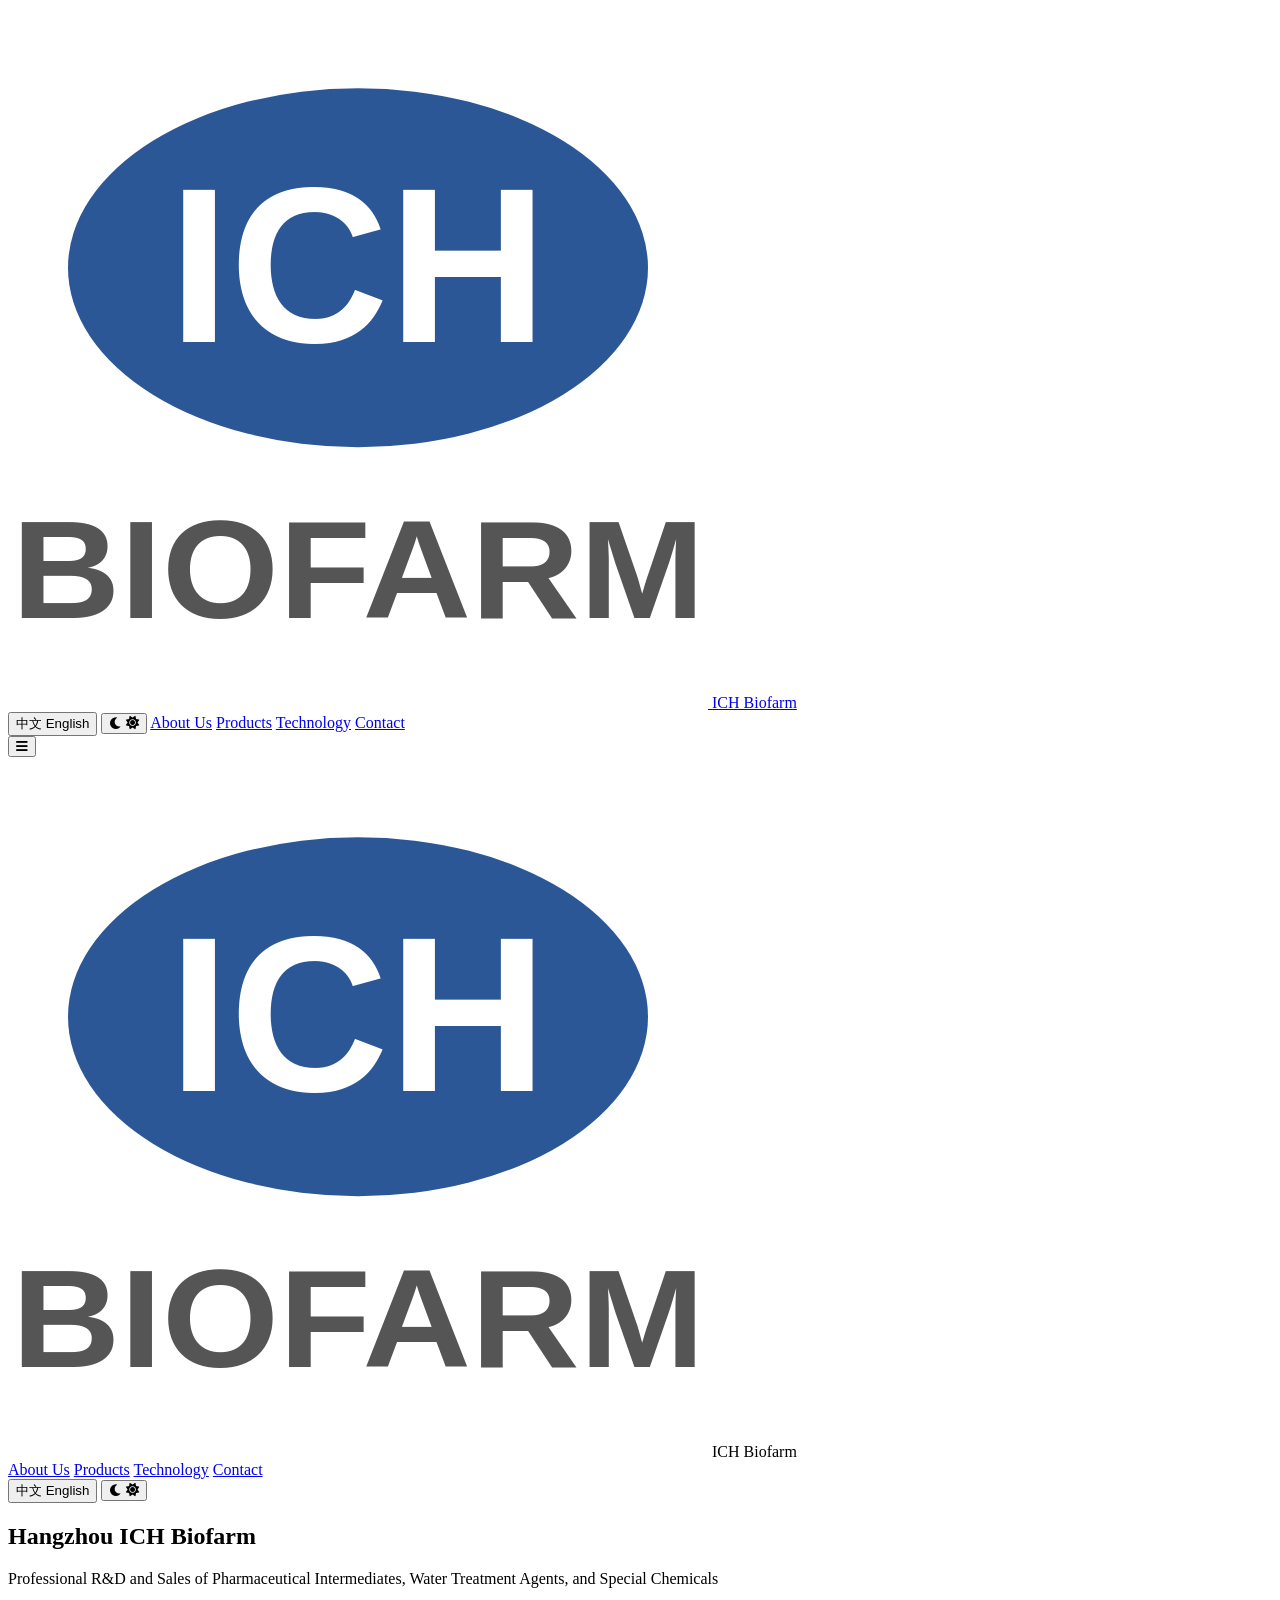
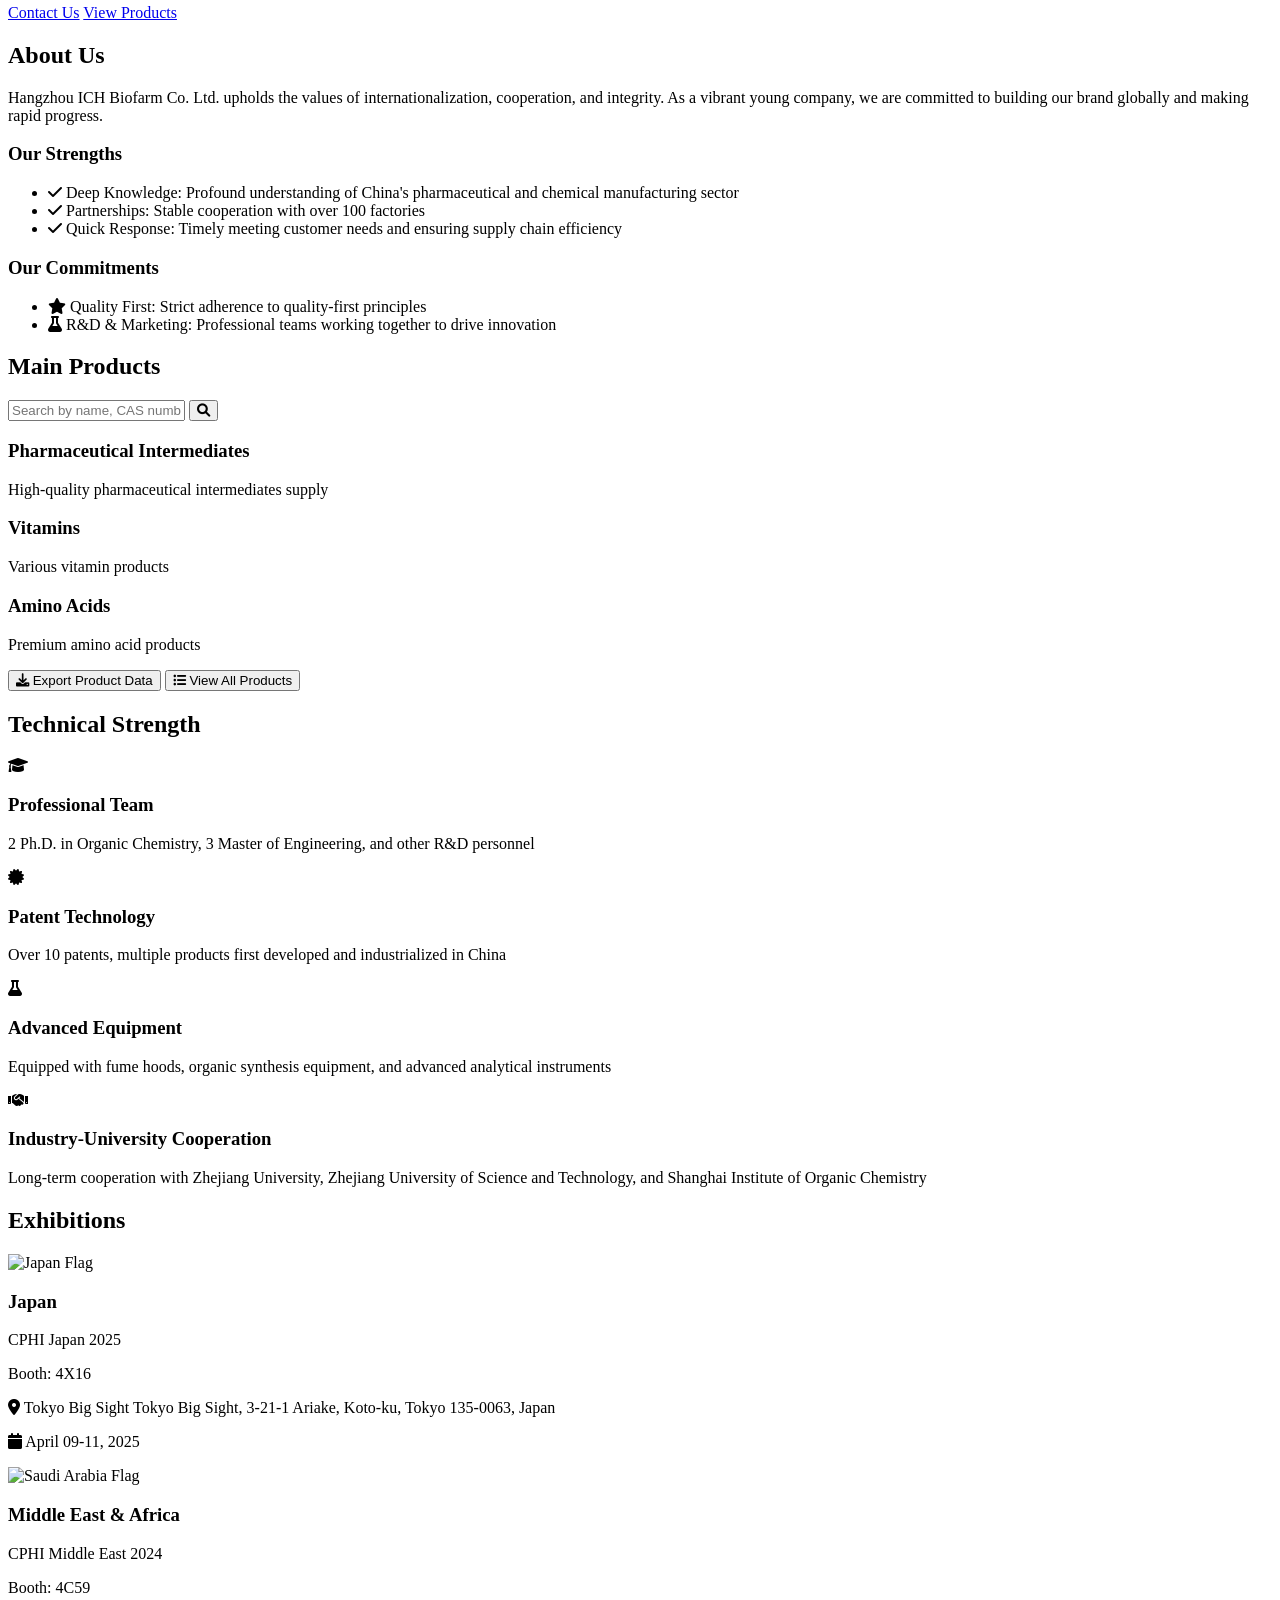
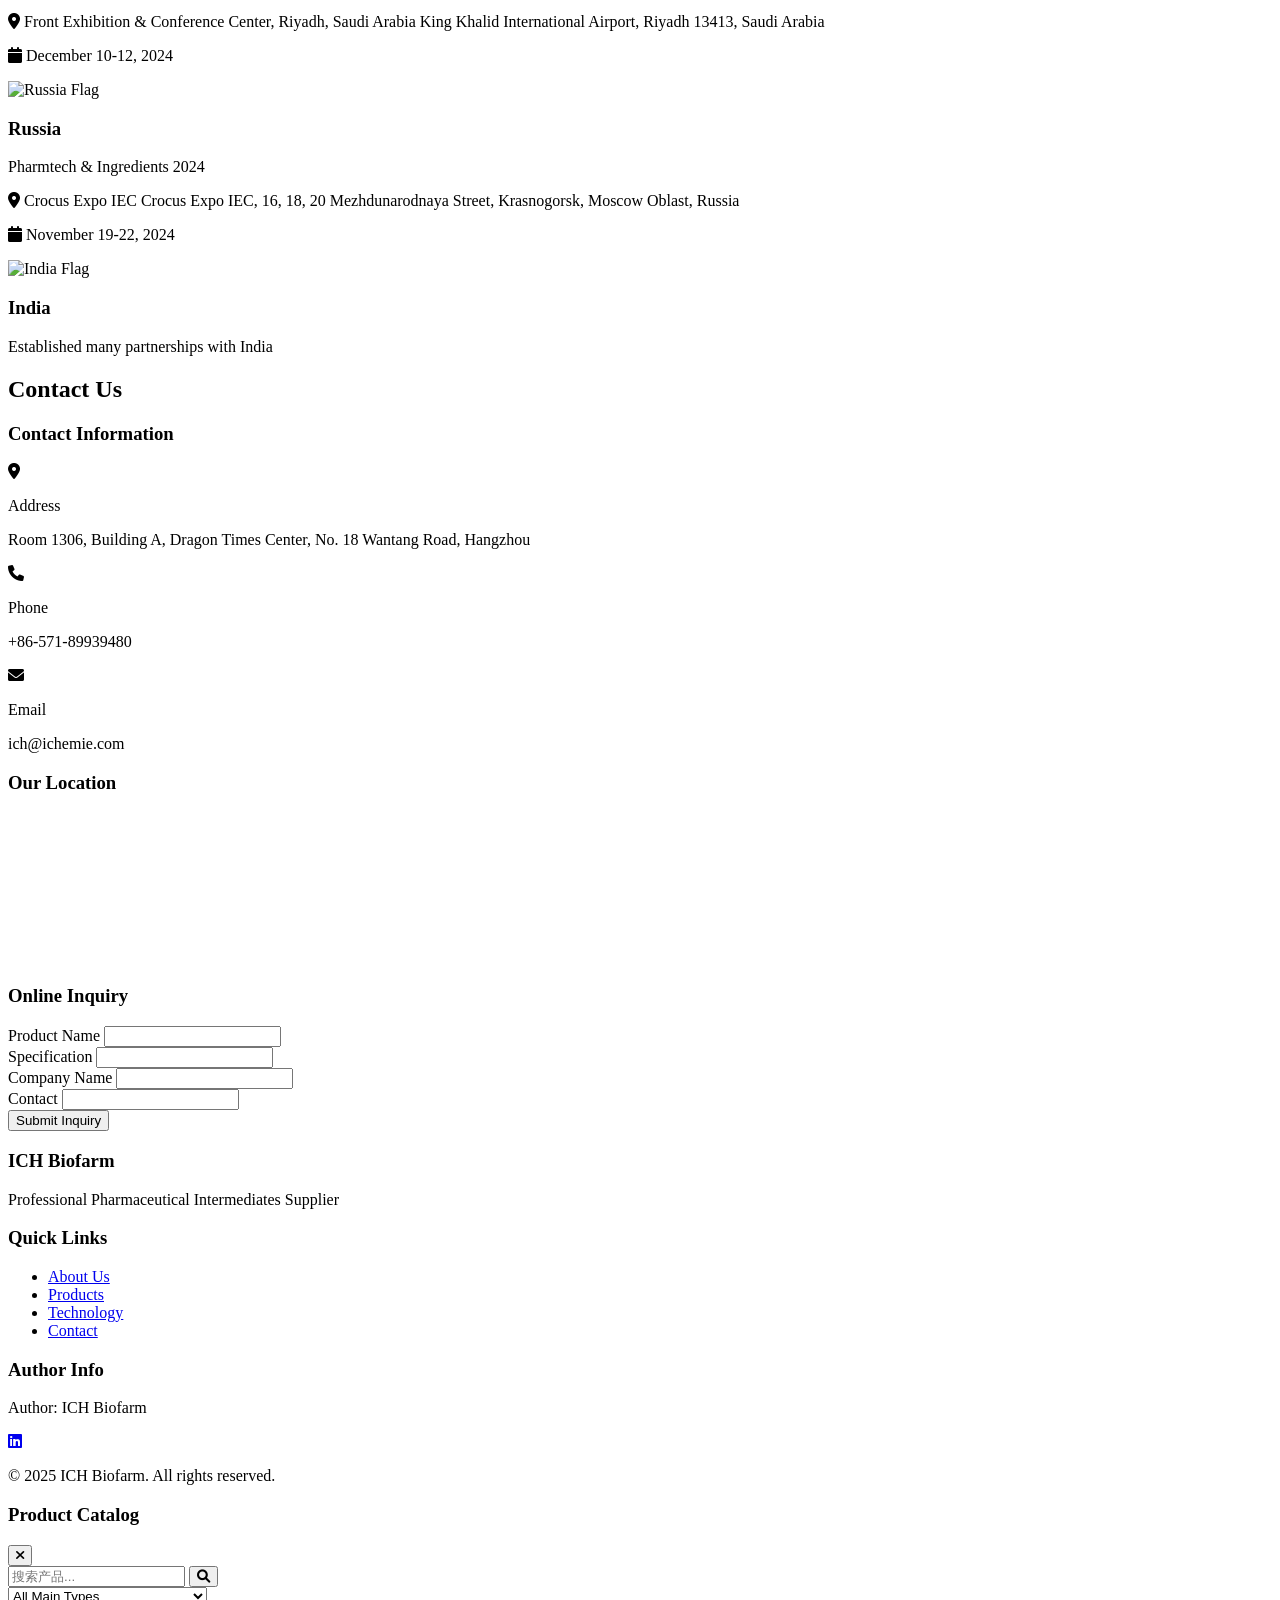
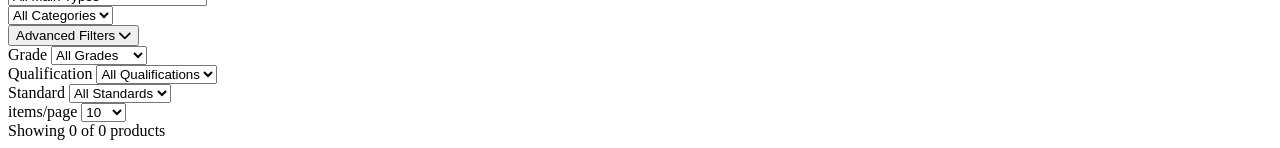
==== index.html @ c60c7df3 "Add files via upload" ====
<!DOCTYPE html>
<html lang="zh-CN" class="scroll-smooth">
<head>
    <meta charset="UTF-8">
    <meta name="viewport" content="width=device-width, initial-scale=1.0">
    <title>ICH Biofarm - Professional Pharmaceutical Ingredients Supplier</title>
    <script src="https://cdn.tailwindcss.com"></script>
    <link href="https://fonts.googleapis.com/css2?family=Inter:wght@300;400;500;600;700&display=swap" rel="stylesheet">
    <link href="https://cdnjs.cloudflare.com/ajax/libs/font-awesome/6.0.0/css/all.min.css" rel="stylesheet">
    <script>
        tailwind.config = {
            darkMode: 'class',
            theme: {
                extend: {
                    fontFamily: {
                        sans: ['Inter', 'sans-serif'],
                    },
                    colors: {
                        primary: {
                            50: '#f0f9ff',
                            100: '#e0f2fe',
                            200: '#bae6fd',
                            300: '#7dd3fc',
                            400: '#38bdf8',
                            500: '#0ea5e9',
                            600: '#0284c7',
                            700: '#0369a1',
                            800: '#075985',
                            900: '#0c4a6e',
                        }
                    }
                }
            }
        }
    </script>
    <style>
        [x-cloak] { display: none !important; }
        .fade-in {
            opacity: 0;
            transform: translateY(20px);
            transition: opacity 0.6s ease-out, transform 0.6s ease-out;
        }
        .fade-in.visible {
            opacity: 1;
            transform: translateY(0);
        }
        .logo-container img {
            transition: all 0.3s ease;
        }
        .dark .logo-container img {
            filter: brightness(1.2);
        }
    </style>
</head>
<body class="bg-white dark:bg-gray-900 text-gray-900 dark:text-gray-100 font-sans antialiased">
    <body id="top" class="bg-white dark:bg-gray-900 text-gray-900 dark:text-gray-100 font-sans antialiased"></body>
    <!-- Navigation -->
    <nav class="fixed w-full z-50 transition-all duration-300" id="main-nav">
        <div class="max-w-7xl mx-auto px-4 sm:px-6 lg:px-8">
            <div class="flex justify-between h-16">
                <div class="flex items-center">
                    <a href="#top" class="flex items-center logo-container">
                        <img src="./images/logo.svg" alt="ICH Biofarm Logo" class="h-10 w-auto mr-2" />
                        <span class="text-xl font-bold text-primary-600 dark:text-primary-400 hover:opacity-80 transition-opacity">ICH Biofarm</span>
                    </a>
                </div>
                <div class="hidden md:flex items-center space-x-4">
                    <button id="lang-toggle" class="p-2 rounded-lg hover:bg-gray-100 dark:hover:bg-gray-800 transition-colors">
                        <span class="lang-zh">中文</span>
                        <span class="lang-en hidden">English</span>
                    </button>
                    <button id="theme-toggle" class="p-2 rounded-lg hover:bg-gray-100 dark:hover:bg-gray-800 transition-colors">
                        <i class="fas fa-moon dark:hidden"></i>
                        <i class="fas fa-sun hidden dark:block"></i>
                    </button>
                    <a href="#about" class="nav-link hover:text-primary-600 dark:hover:text-primary-400 transition-colors" data-translate="nav.about">关于我们</a>
                    <a href="#products" class="nav-link hover:text-primary-600 dark:hover:text-primary-400 transition-colors" data-translate="nav.products">主要产品</a>
                    <a href="#technology" class="nav-link hover:text-primary-600 dark:hover:text-primary-400 transition-colors" data-translate="nav.technology">技术实力</a>
                    <a href="#contact" class="nav-link hover:text-primary-600 dark:hover:text-primary-400 transition-colors" data-translate="nav.contact">联系我们</a>
                </div>
                <button id="mobile-menu-button" class="md:hidden p-2 rounded-lg hover:bg-gray-100 dark:hover:bg-gray-800 transition-colors">
                    <i class="fas fa-bars"></i>
                </button>
            </div>
            <!-- Mobile Menu -->
            <div id="mobile-menu" class="md:hidden hidden py-2 space-y-2">
                <div class="flex items-center px-4 py-2 mb-2 logo-container">
                    <img src="./images/logo.svg" alt="ICH Biofarm Logo" class="h-8 w-auto mr-2" />
                    <span class="text-lg font-bold text-primary-600 dark:text-primary-400">ICH Biofarm</span>
                </div>
                <a href="#about" class="block px-4 py-2 hover:bg-gray-100 dark:hover:bg-gray-800 transition-colors" data-translate="nav.about">关于我们</a>
                <a href="#products" class="block px-4 py-2 hover:bg-gray-100 dark:hover:bg-gray-800 transition-colors" data-translate="nav.products">产品</a>
                <a href="#technology" class="block px-4 py-2 hover:bg-gray-100 dark:hover:bg-gray-800 transition-colors" data-translate="nav.technology">技术</a>
                <a href="#contact" class="block px-4 py-2 hover:bg-gray-100 dark:hover:bg-gray-800 transition-colors" data-translate="nav.contact">联系我们</a>
                <div class="flex items-center space-x-4 px-4 py-2">
                    <button id="mobile-lang-toggle" class="p-2 rounded-lg hover:bg-gray-100 dark:hover:bg-gray-800 transition-colors">
                        <span class="lang-zh">中文</span>
                        <span class="lang-en hidden">English</span>
                    </button>
                    <button id="mobile-theme-toggle" class="p-2 rounded-lg hover:bg-gray-100 dark:hover:bg-gray-800 transition-colors">
                        <i class="fas fa-moon dark:hidden"></i>
                        <i class="fas fa-sun hidden dark:block"></i>
                    </button>
                </div>
            </div>
                </div>
            </div>
        </div>
    </nav>

    <!-- Hero Section -->
    <section class="pt-32 pb-16 px-4 sm:px-6 lg:px-8">
        <div class="max-w-7xl mx-auto">
            <div class="text-center">
                <h1 class="text-4xl sm:text-5xl font-bold text-gray-900 dark:text-white mb-6 fade-in" data-translate="hero.title">
                    ICH Biofarm
                </h1>
                <p class="text-xl text-gray-600 dark:text-gray-300 mb-8 fade-in" data-translate="hero.subtitle">
                    专业医药中间体、水处理剂及特种化学品研发与销售
                </p>
                <div class="flex justify-center space-x-4">
                    <a href="#contact" class="bg-primary-600 text-white px-6 py-3 rounded-lg hover:bg-primary-700 transition-colors" data-translate="hero.contact">
                        联系我们
                    </a>
                    <a href="#products" class="border border-primary-600 text-primary-600 dark:text-primary-400 px-6 py-3 rounded-lg hover:bg-primary-50 dark:hover:bg-primary-900/20 transition-colors" data-translate="hero.viewProducts">
                        查看产品
                    </a>
                </div>
            </div>
        </div>
    </section>

    <!-- About Section -->
    <section id="about" class="py-16 px-4 sm:px-6 lg:px-8 bg-gray-50 dark:bg-gray-800">
        <div class="max-w-7xl mx-auto">
            <h2 class="text-3xl font-bold text-center mb-12" data-translate="about.title">关于我们</h2>
            <div class="grid md:grid-cols-2 gap-8">
                <div class="space-y-4 fade-in">
                    <p class="text-gray-600 dark:text-gray-300" data-translate="about.description">
                        杭州安凯生物医药有限公司秉承国际、合作、诚信的价值观。作为一家充满活力的专业公司，我们致力于在全球建立品牌并快速进步。
                    </p>
                    <div class="space-y-4">
                        <h3 class="text-xl font-semibold" data-translate="about.strengths">我们的优势</h3>
                        <ul class="space-y-2">
                            <li class="flex items-start">
                                <i class="fas fa-check text-primary-600 mt-1 mr-2"></i>
                                <span data-translate="about.strength1">深入的知识：对中国医药和化工制造领域的深刻理解</span>
                            </li>
                            <li class="flex items-start">
                                <i class="fas fa-check text-primary-600 mt-1 mr-2"></i>
                                <span data-translate="about.strength2">合作伙伴：与100多家工厂保持稳定的合作关系</span>
                            </li>
                            <li class="flex items-start">
                                <i class="fas fa-check text-primary-600 mt-1 mr-2"></i>
                                <span data-translate="about.strength3">快速响应：及时满足客户需求，确保供应链效率</span>
                            </li>
                        </ul>
                    </div>
                </div>
                <div class="bg-white dark:bg-gray-700 rounded-lg p-6 shadow-lg hover:shadow-xl transition-shadow fade-in">
                    <h3 class="text-xl font-semibold mb-4" data-translate="about.commitments">我们的承诺</h3>
                    <ul class="space-y-4">
                        <li class="flex items-start">
                            <i class="fas fa-star text-primary-600 mt-1 mr-2"></i>
                            <span data-translate="about.commitment1">质量至上：严格遵循质量第一原则</span>
                        </li>
                        <li class="flex items-start">
                            <i class="fas fa-flask text-primary-600 mt-1 mr-2"></i>
                            <span data-translate="about.commitment2">研发与营销：专业团队协同工作，推动公司创新发展</span>
                        </li>
                    </ul>
                </div>
            </div>
        </div>
    </section>

    <!-- Products Section -->
    <section id="products" class="py-16 px-4 sm:px-6 lg:px-8">
        <div class="max-w-7xl mx-auto">
            <h2 class="text-3xl font-bold text-center mb-12" data-translate="products.title">主要产品</h2>
            
            <!-- Product Search -->
            <div class="mb-8">
                <div class="relative">
                    <input type="text" id="product-search" 
                           class="w-full px-4 py-2 rounded-lg border border-gray-300 dark:border-gray-600 bg-white dark:bg-gray-700"
                           placeholder="搜索产品名称、CAS号、规格、标准..."
                           data-translate="products.searchPlaceholder">
                    <button class="absolute right-2 top-1/2 transform -translate-y-1/2 text-gray-500 hover:text-primary-600">
                        <i class="fas fa-search"></i>
                    </button>
                </div>
            </div>

            <!-- Product Categories -->
            <div class="grid sm:grid-cols-2 lg:grid-cols-3 gap-6 mb-16">
                <div class="bg-white dark:bg-gray-800 rounded-lg p-6 shadow-lg hover:shadow-xl transition-shadow fade-in">
                    <h3 class="text-xl font-semibold mb-4" data-translate="products.API">医药中间体</h3>
                    <p class="text-gray-600 dark:text-gray-300" data-translate="products.APIDesc">高品质医药中间体供应</p>
                </div>
                <div class="bg-white dark:bg-gray-800 rounded-lg p-6 shadow-lg hover:shadow-xl transition-shadow fade-in">
                    <h3 class="text-xl font-semibold mb-4" data-translate="products.VIT">维生素</h3>
                    <p class="text-gray-600 dark:text-gray-300" data-translate="products.VITDesc">各类维生素产品</p>
                </div>
                <div class="bg-white dark:bg-gray-800 rounded-lg p-6 shadow-lg hover:shadow-xl transition-shadow fade-in">
                    <h3 class="text-xl font-semibold mb-4" data-translate="products.AA">氨基酸</h3>
                    <p class="text-gray-600 dark:text-gray-300" data-translate="products.AADesc">优质氨基酸产品</p>
                </div>
            </div>

            <!-- Product Tables Container -->
            <div id="product-tables" class="space-y-16">
                <!-- Tables will be dynamically loaded here -->
            </div>

            <!-- Export Button -->
            <div class="mt-8 text-center">
                <button onclick="exportToCSV()" 
                        class="bg-primary-600 text-white px-6 py-3 rounded-lg hover:bg-primary-700 transition-colors mr-4">
                    <i class="fas fa-download mr-2"></i>
                    <span data-translate="products.export">导出产品数据</span>
                </button>
                <button onclick="openProductCatalog()" 
                        class="bg-white dark:bg-gray-700 border border-primary-600 text-primary-600 dark:text-primary-400 px-6 py-3 rounded-lg hover:bg-primary-50 dark:hover:bg-primary-900/20 transition-colors">
                    <i class="fas fa-list-ul mr-2"></i>
                    <span data-translate="products.viewAll">查看所有产品</span>
                </button>
            </div>
        </div>
    </section>

    <!-- Technology Section -->
    <section id="technology" class="py-16 px-4 sm:px-6 lg:px-8 bg-gray-50 dark:bg-gray-800">
        <div class="max-w-7xl mx-auto">
            <h2 class="text-3xl font-bold text-center mb-12" data-translate="technology.title">技术实力</h2>
            <div class="grid md:grid-cols-2 gap-8">
                <div class="space-y-6 fade-in">
                    <div class="flex items-start">
                        <i class="fas fa-graduation-cap text-primary-600 text-2xl mt-1 mr-4"></i>
                        <div>
                            <h3 class="text-xl font-semibold mb-2" data-translate="technology.team">专业团队</h3>
                            <p class="text-gray-600 dark:text-gray-300" data-translate="technology.teamDesc">拥有2名有机化学博士、3名工程硕士及其他研发人员</p>
                        </div>
                    </div>
                    <div class="flex items-start">
                        <i class="fas fa-certificate text-primary-600 text-2xl mt-1 mr-4"></i>
                        <div>
                            <h3 class="text-xl font-semibold mb-2" data-translate="technology.patents">专利技术</h3>
                            <p class="text-gray-600 dark:text-gray-300" data-translate="technology.patentsDesc">拥有10多项专利，多个产品在国内首次研发并产业化</p>
                        </div>
                    </div>
                </div>
                <div class="space-y-6 fade-in">
                    <div class="flex items-start">
                        <i class="fas fa-flask text-primary-600 text-2xl mt-1 mr-4"></i>
                        <div>
                            <h3 class="text-xl font-semibold mb-2" data-translate="technology.equipment">先进设备</h3>
                            <p class="text-gray-600 dark:text-gray-300" data-translate="technology.equipmentDesc">配备通风橱、有机合成设备及先进分析仪器</p>
                        </div>
                    </div>
                    <div class="flex items-start">
                        <i class="fas fa-handshake text-primary-600 text-2xl mt-1 mr-4"></i>
                        <div>
                            <h3 class="text-xl font-semibold mb-2" data-translate="technology.cooperation">产学研合作</h3>
                            <p class="text-gray-600 dark:text-gray-300" data-translate="technology.cooperationDesc">与浙江大学、浙江科技学院及上海有机所建立长期合作关系</p>
                        </div>
                    </div>
                </div>
            </div>
        </div>
    </section>

    <!-- Exhibition Section -->
    <section id="exhibitions" class="py-16 px-4 sm:px-6 lg:px-8 bg-gradient-to-b from-gray-50 to-white dark:from-gray-800 dark:to-gray-900">
        <div class="max-w-7xl mx-auto">
            <h2 class="text-3xl font-bold text-center mb-12 fade-in" data-translate="exhibitions.title">线下展会</h2>
            <div class="grid md:grid-cols-2 gap-8 relative">
                <!-- Japan Exhibition -->
                <div class="bg-white dark:bg-gray-800 rounded-lg p-6 shadow-lg hover:shadow-xl transition-shadow fade-in">
                    <div class="flex items-center mb-4">
                        <img src="https://upload.wikimedia.org/wikipedia/en/thumb/9/9e/Flag_of_Japan.svg/1920px-Flag_of_Japan.svg.png" alt="Japan Flag" class="w-8 h-6 mr-3 object-cover rounded">
                        <h3 class="text-xl font-semibold" data-translate="exhibitions.japan.country">日本</h3>
                    </div>
                    <div class="space-y-3">
                        <div class="flex items-center justify-between">
                            <p class="font-medium" data-translate="exhibitions.japan.name">CPHI Japan 2025</p>
                            <span class="text-primary-600 dark:text-primary-400 font-medium ml-2" data-translate="exhibitions.japan.booth">展位号：4X16</span>
                        </div>
                        <p class="text-gray-600 dark:text-gray-300">
                            <i class="fas fa-map-marker-alt mr-2"></i>
                            <span data-translate="exhibitions.japan.venue">日本东京有明国际会展中心</span>
                            <span class="text-sm text-gray-500 dark:text-gray-400 block mt-1" data-translate="exhibitions.japan.address">3-21-1 Ariake, Koto-ku, Tokyo 135-0063, Japan</span>
                        </p>
                        <p class="text-gray-600 dark:text-gray-300">
                            <i class="fas fa-calendar mr-2"></i>
                            <span data-translate="exhibitions.japan.date">2025年04月09日 - 04月11日</span>
                        </p>
                    </div>
                </div>

                <!-- Middle East Exhibition -->
                <div class="bg-white dark:bg-gray-800 rounded-lg p-6 shadow-lg hover:shadow-xl transition-shadow fade-in">
                    <div class="flex items-center mb-4">
                        <img src="https://upload.wikimedia.org/wikipedia/commons/thumb/0/0d/Flag_of_Saudi_Arabia.svg/1920px-Flag_of_Saudi_Arabia.svg.png" alt="Saudi Arabia Flag" class="w-8 h-6 mr-3 object-cover rounded">
                        <h3 class="text-xl font-semibold" data-translate="exhibitions.middleEast.country">中东和非洲</h3>
                    </div>
                    <div class="space-y-3">
                        <div class="flex items-center justify-between">
                            <p class="font-medium" data-translate="exhibitions.middleEast.name">CPHI Middle East 2024</p>
                            <span class="text-primary-600 dark:text-primary-400 font-medium ml-2" data-translate="exhibitions.middleEast.booth">展位号：4C59</span>
                        </div>
                        <p class="text-gray-600 dark:text-gray-300">
                            <i class="fas fa-map-marker-alt mr-2"></i>
                            <span data-translate="exhibitions.middleEast.venue">沙特阿拉伯利雅得前线展览与会议中心</span>
                            <span class="text-sm text-gray-500 dark:text-gray-400 block mt-1" data-translate="exhibitions.middleEast.address">略</span>
                        </p>
                        <p class="text-gray-600 dark:text-gray-300">
                            <i class="fas fa-calendar mr-2"></i>
                            <span data-translate="exhibitions.middleEast.date">2024年12月10日 - 12月12日</span>
                        </p>
                    </div>
                </div>

                <!-- Russia Exhibition -->
                <div class="bg-white dark:bg-gray-800 rounded-lg p-6 shadow-lg hover:shadow-xl transition-shadow fade-in">
                    <div class="flex items-center mb-4">
                        <img src="https://upload.wikimedia.org/wikipedia/en/thumb/f/f3/Flag_of_Russia.svg/1920px-Flag_of_Russia.svg.png" alt="Russia Flag" class="w-8 h-6 mr-3 object-cover rounded">
                        <h3 class="text-xl font-semibold" data-translate="exhibitions.russia.country">俄罗斯</h3>
                    </div>
                    <div class="space-y-3">
                        <div class="flex items-center justify-between">
                            <p class="font-medium" data-translate="exhibitions.russia.name">Pharmtech & Ingredients 2024</p>
                        </div>
                        <p class="text-gray-600 dark:text-gray-300">
                            <i class="fas fa-map-marker-alt mr-2"></i>
                            <span data-translate="exhibitions.russia.venue">克洛库斯国际会展中心</span>
                            <span class="text-sm text-gray-500 dark:text-gray-400 block mt-1" data-translate="exhibitions.russia.address">Krasnogorsk, 65-66 km Moscow Ring Road, Russia</span>
                        </p>
                        <p class="text-gray-600 dark:text-gray-300">
                            <i class="fas fa-calendar mr-2"></i>
                            <span data-translate="exhibitions.russia.date">2024年11月19日 - 11月22日</span>
                        </p>
                    </div>
                </div>

                <!-- India Partnership -->
                <div class="bg-white dark:bg-gray-800 rounded-lg p-6 shadow-lg hover:shadow-xl transition-shadow fade-in">
                    <div class="flex items-center mb-4">
                        <img src="https://upload.wikimedia.org/wikipedia/en/thumb/4/41/Flag_of_India.svg/1920px-Flag_of_India.svg.png" alt="India Flag" class="w-8 h-6 mr-3 object-cover rounded">
                        <h3 class="text-xl font-semibold" data-translate="exhibitions.india.country">印度</h3>
                    </div>
                    <div class="space-y-3">
                        <p class="text-gray-600 dark:text-gray-300" data-translate="exhibitions.india.description">与印度建立了多个合作伙伴关系</p>
                    </div>
                </div>
            </div>
        </div>
    </section>

    <!-- Contact Section -->
    <section id="contact" class="py-16 px-4 sm:px-6 lg:px-8">
        <div class="max-w-7xl mx-auto">
            <h2 class="text-3xl font-bold text-center mb-12" data-translate="contact.title">联系我们</h2>
            <div class="grid md:grid-cols-2 gap-8 mb-8">
                <!-- Contact Information Card -->
                <div class="bg-white dark:bg-gray-800 rounded-lg shadow-lg hover:shadow-xl transition-shadow fade-in">
                    <div class="p-6">
                        <h3 class="text-xl font-semibold mb-4" data-translate="contact.contactInfo">联系方式</h3>
                        <div class="grid md:grid-cols-1 gap-6">
                            <div class="flex items-start">
                                <i class="fas fa-map-marker-alt text-primary-600 mt-1 mr-4"></i>
                                <div>
                                    <p class="font-medium" data-translate="contact.address">地址</p>
                                    <p class="text-gray-600 dark:text-gray-300" data-translate="contact.addressValue">杭州市万塘路18号黄龙时代中心A座1306</p>
                                </div>
                            </div>
                            <div class="flex items-start">
                                <i class="fas fa-phone text-primary-600 mt-1 mr-4"></i>
                                <div>
                                    <p class="font-medium" data-translate="contact.phone">电话</p>
                                    <p class="text-gray-600 dark:text-gray-300" data-translate="contact.phoneValue"><a href="tel:+86-571-89939480" class="hover:text-primary-600 dark:hover:text-primary-400">+86-571-89939480</a></p>
                                </div>
                            </div>
                            <div class="flex items-start">
                                <i class="fas fa-envelope text-primary-600 mt-1 mr-4"></i>
                                <div>
                                    <p class="font-medium" data-translate="contact.email">邮箱</p>
                                    <p class="text-gray-600 dark:text-gray-300" data-translate="contact.emailValue"><a href="mailto:ich@ichemie.com" class="hover:text-primary-600 dark:hover:text-primary-400">ich@ichemie.com</a></p>
                                </div>
                            </div>
                        </div>
                    </div>
                </div>
                <!-- Location Map Card -->
                <div class="bg-white dark:bg-gray-800 rounded-lg shadow-lg hover:shadow-xl transition-shadow fade-in">
                    <div class="p-6">
                        <h3 class="text-xl font-semibold mb-4" data-translate="contact.location">我们的位置</h3>
                        <div class="w-full h-64 rounded-lg overflow-hidden shadow-inner">
                            <iframe id="map-iframe" src="https://www.google.com/maps/embed?pb=!1m18!1m12!1m3!1d3445.743066281198!2d120.12505230000001!3d30.2729011!2m3!1f0!2f0!3f0!3m2!1i1024!2i768!4f13.1!3m3!1m2!1s0x344b62f752377ba9%3A0x791427eed1714276!2sDragon%20Times%20Center%20Building%20A%2C%20%E9%BB%84%E9%BE%99%20Xi%20Hu%20Qu%2C%20Hang%20Zhou%20Shi%2C%20Zhe%20Jiang%20Sheng%2C%20China%2C%20310058!5e0!3m2!1sen!2shk!4v1743556757324!5m2!1sen!2shk" width="100%" height="100%" style="border:0;" allowfullscreen="" loading="lazy" referrerpolicy="no-referrer-when-downgrade"></iframe>
                            <script>
                                function updateMapTheme() {
                                    const mapIframe = document.getElementById('map-iframe');
                                    const isDark = document.documentElement.classList.contains('dark');
                                    const currentSrc = mapIframe.src;
                                    // Remove existing theme parameter if present
                                    let newSrc = currentSrc.replace(/&theme=[^&]*/, '');
                                    // Add appropriate theme parameter
                                    newSrc += (newSrc.includes('?') ? '&' : '?') + 'theme=' + (isDark ? 'dark' : 'light');
                                    // Only update if changed to prevent unnecessary reloads
                                    if (newSrc !== currentSrc) {
                                        mapIframe.src = newSrc;
                                    }
                                }
                                // Initial theme setup
                                updateMapTheme();
                                // Listen for theme changes
                                document.addEventListener('themeChanged', updateMapTheme);
                            </script>
                        </div>
                    </div>
                </div>
            </div>
            <!-- Online Inquiry Card -->
            <div>
                <div class="bg-white dark:bg-gray-800 rounded-lg p-6 shadow-lg hover:shadow-xl transition-shadow fade-in">
                    <h3 class="text-xl font-semibold mb-4" data-translate="contact.inquiry">在线询价</h3>
                    <form class="space-y-4">
                        <div>
                            <label class="block text-sm font-medium mb-1" data-translate="contact.productName">产品名称</label>
                            <input type="text" class="w-full px-4 py-2 rounded-lg border border-gray-300 dark:border-gray-600 bg-white dark:bg-gray-700">
                        </div>
                        <div>
                            <label class="block text-sm font-medium mb-1" data-translate="contact.specification">规格</label>
                            <input type="text" class="w-full px-4 py-2 rounded-lg border border-gray-300 dark:border-gray-600 bg-white dark:bg-gray-700">
                        </div>
                        <div>
                            <label class="block text-sm font-medium mb-1" data-translate="contact.companyName">公司名称</label>
                            <input type="text" class="w-full px-4 py-2 rounded-lg border border-gray-300 dark:border-gray-600 bg-white dark:bg-gray-700">
                        </div>
                        <div>
                            <label class="block text-sm font-medium mb-1" data-translate="contact.contact">联系方式</label>
                            <input type="text" class="w-full px-4 py-2 rounded-lg border border-gray-300 dark:border-gray-600 bg-white dark:bg-gray-700">
                        </div>
                        <button type="submit" class="w-full bg-primary-600 text-white px-6 py-3 rounded-lg hover:bg-primary-700 transition-colors" data-translate="contact.submit">
                            提交询价
                        </button>
                    </form>
                </div>
            </div>
        </div>
    </section>

    <!-- Footer -->
    <footer class="bg-gray-900 text-white py-8">
        <div class="max-w-7xl mx-auto px-4 sm:px-6 lg:px-8">
            <div class="grid md:grid-cols-3 gap-8">
                <div>
                    <h3 class="text-xl font-bold mb-4">ICH Biofarm</h3>
                    <p class="text-gray-400" data-translate="site.description">专业医药中间体供应商</p>
                </div>
                <div>
                    <h3 class="text-xl font-bold mb-4" data-translate="footer.quickLinks">快速链接</h3>
                    <ul class="space-y-2">
                        <li><a href="#about" class="text-gray-400 hover:text-white" data-translate="nav.about">关于我们</a></li>
                        <li><a href="#products" class="text-gray-400 hover:text-white" data-translate="nav.products">产品</a></li>
                        <li><a href="#technology" class="text-gray-400 hover:text-white" data-translate="nav.technology">技术</a></li>
                        <li><a href="#contact" class="text-gray-400 hover:text-white" data-translate="nav.contact">联系我们</a></li>
                    </ul>
                </div>
                <div>
                    <h3 class="text-xl font-bold mb-4" data-translate="footer.author">作者信息</h3>
                    <div class="space-y-2">
                        <p class="text-gray-400" data-translate="footer.authorName">作者：ICH Biofarm</p>
                        <div class="flex space-x-4">
                            <a href="https://www.linkedin.com/company/31955962/" target="_blank" class="text-gray-400 hover:text-white">
                                <i class="fab fa-linkedin"></i>
                            </a>
                        </div>
                    </div>
                </div>
            </div>
            <div class="mt-8 pt-8 border-t border-gray-800 text-center text-gray-400">
                <p data-translate="footer.copyright">&copy; 2025 ICH Biofarm. All rights reserved.</p>
            </div>
        </div>
    </footer>

    <!-- Product Catalog Modal -->
    <div id="product-catalog-modal" class="fixed inset-0 z-50 hidden overflow-y-auto">
        <div class="fixed inset-0 bg-black bg-opacity-50 transition-opacity" onclick="closeProductCatalog()"></div>
        <div class="flex items-center justify-center min-h-screen p-2 sm:p-4">
            <div class="relative bg-white dark:bg-gray-800 rounded-lg shadow-xl max-w-7xl w-full mx-auto max-h-[90vh] flex flex-col">
                <!-- Modal Header -->
                <div class="flex justify-between items-center p-4 sm:p-6 border-b border-gray-200 dark:border-gray-700 sticky top-0 bg-white dark:bg-gray-800 z-10">
                    <h3 class="text-xl sm:text-2xl font-bold" data-translate="products.catalogTitle">产品目录</h3>
                    <button onclick="closeProductCatalog()" class="text-gray-500 hover:text-gray-700 dark:hover:text-gray-300 focus:outline-none p-2">
                        <i class="fas fa-times text-xl"></i>
                    </button>
                </div>
                
                <!-- Modal Controls -->
                <div class="p-4 sm:p-6 border-b border-gray-200 dark:border-gray-700 grid grid-cols-1 md:grid-cols-2 lg:grid-cols-4 gap-4 sticky top-[68px] bg-white dark:bg-gray-800 z-10">
                    <!-- Search Box -->
                    <div class="relative md:col-span-2">
                        <input 
                            type="text" 
                            id="catalog-search" 
                            class="w-full px-4 py-2 rounded-lg border border-gray-300 dark:border-gray-600 bg-white dark:bg-gray-700"
                            placeholder="搜索产品..." 
                            data-translate="products.catalogSearchPlaceholder">
                        <button class="absolute right-2 top-1/2 transform -translate-y-1/2 text-gray-500 hover:text-primary-600">
                            <i class="fas fa-search"></i>
                        </button>
                    </div>
                    
                    <!-- Main Type Filter -->
                    <div>
                        <select 
                            id="catalog-main-type-filter" 
                            class="w-full px-4 py-2 rounded-lg border border-gray-300 dark:border-gray-600 bg-white dark:bg-gray-700">
                            <option value="all" data-translate="products.allMainTypes">所有主要类型</option>
                            <option value="API" data-translate="products.API">医药中间体</option>
                            <option value="VIT" data-translate="products.VIT">维生素</option>
                            <option value="AA" data-translate="products.AA">氨基酸</option>
                        </select>
                    </div>
                    
                    <!-- Category Filter -->
                    <div>
                        <select 
                            id="catalog-category-filter" 
                            class="w-full px-4 py-2 rounded-lg border border-gray-300 dark:border-gray-600 bg-white dark:bg-gray-700">
                            <option value="all" data-translate="products.allCategories">所有类别</option>
                            <!-- 子类别将通过JavaScript动态加载 -->
                        </select>
                    </div>
                    
                    <!-- Advanced Filters Toggle -->
                    <div class="md:col-span-2 lg:col-span-4">
                        <button 
                            id="toggle-advanced-filters"
                            class="flex items-center text-gray-600 dark:text-gray-300 text-sm">
                            <span id="advanced-filters-label" data-translate="products.advancedFilters">高级筛选</span>
                            <i id="advanced-filters-icon" class="fas fa-chevron-down ml-1 transition-transform"></i>
                        </button>
                    </div>
                    
                    <!-- Advanced Filters (hidden by default) -->
                    <div id="advanced-filters" class="hidden md:col-span-2 lg:col-span-4 grid grid-cols-1 md:grid-cols-3 gap-4">
                        <!-- Grade Filter -->
                        <div>
                            <label class="block text-sm font-medium mb-1" data-translate="products.table.grade">等级</label>
                            <select 
                                id="catalog-grade-filter" 
                                class="w-full px-4 py-2 rounded-lg border border-gray-300 dark:border-gray-600 bg-white dark:bg-gray-700">
                                <option value="all" data-translate="products.allGrade">所有等级</option>
                                <option value="Pharm">Pharm</option>
                                <option value="Pharm/Food">Pharm/Food</option>
                                <option value="Food">Food</option>
                            </select>
                        </div>
                        
                        <!-- Qualification Filter -->
                        <div>
                            <label class="block text-sm font-medium mb-1" data-translate="products.table.qualification">资质</label>
                            <select 
                                id="catalog-qualification-filter" 
                                class="w-full px-4 py-2 rounded-lg border border-gray-300 dark:border-gray-600 bg-white dark:bg-gray-700">
                                <option value="all" data-translate="products.allQualification">所有资质</option>
                                <option value="GMP">GMP</option>
                                <option value="DMF">DMF</option>
                                <option value="CEP">CEP</option>
                                <option value="US DMF">US DMF</option>
                                <option value="Chinese GMP">Chinese GMP</option>
                                <option value="cGMP">cGMP</option>
                                <option value="EU-GMP">EU-GMP</option>
                            </select>
                        </div>
                        
                        <!-- Standard Filter -->
                        <div>
                            <label class="block text-sm font-medium mb-1" data-translate="products.table.standard">标准</label>
                            <select 
                                id="catalog-standard-filter" 
                                class="w-full px-4 py-2 rounded-lg border border-gray-300 dark:border-gray-600 bg-white dark:bg-gray-700">
                                <option value="all" data-translate="products.allStandard">所有标准</option>
                                <option value="EP">EP</option>
                                <option value="USP">USP</option>
                                <option value="BP">BP</option>
                                <option value="CP">CP</option>
                                <option value="JP">JP</option>
                                <option value="AJI">AJI</option>
                                <option value="IP">IP</option>
                                <option value="FCC">FCC</option>
                            </select>
                        </div>
                        
                        <!-- Items Per Page -->
                        <div>
                            <label class="block text-sm font-medium mb-1" data-translate="products.itemsPerPage">每页显示</label>
                            <select 
                                id="catalog-items-per-page" 
                                class="w-full px-4 py-2 rounded-lg border border-gray-300 dark:border-gray-600 bg-white dark:bg-gray-700">
                                <option value="10">10</option>
                                <option value="20">20</option>
                                <option value="50">50</option>
                                <option value="100">100</option>
                            </select>
                        </div>
                    </div>
                </div>
                
                <!-- Modal Content -->
                <div class="overflow-y-auto p-4 sm:p-6 flex-grow">
                    <div id="catalog-content"></div>
                </div>
                
                <!-- Modal Footer -->
                <div class="p-4 sm:p-6 border-t border-gray-200 dark:border-gray-700 flex flex-col sm:flex-row justify-between items-center sticky bottom-0 bg-white dark:bg-gray-800 z-10">
                    <div id="catalog-stats" class="text-gray-500 dark:text-gray-400 mb-4 sm:mb-0 text-center sm:text-left">
                        <span data-translate="products.showing">显示</span> <span id="catalog-showing">0</span> <span data-translate="products.of">中的</span> <span id="catalog-total">0</span> <span data-translate="products.products">个产品</span>
                    </div>
                    <div id="catalog-pagination" class="flex flex-wrap justify-center gap-2">
                        <!-- Pagination will be added here dynamically -->
                    </div>
                </div>
            </div>
        </div>
    </div>

    <script>
        // Navigation scroll effect
        const nav = document.getElementById('main-nav');
        const mobileMenu = document.getElementById('mobile-menu');
        const mobileMenuButton = document.getElementById('mobile-menu-button');

        window.addEventListener('scroll', () => {
            if (window.scrollY > 0) {
                nav.classList.add('bg-white/90', 'dark:bg-gray-900/90', 'backdrop-blur-md', 'shadow-sm');
                nav.classList.add('border-b', 'border-gray-200', 'dark:border-gray-800');
            } else {
                nav.classList.remove('bg-white/90', 'dark:bg-gray-900/90', 'backdrop-blur-md', 'shadow-sm');
                nav.classList.remove('border-b', 'border-gray-200', 'dark:border-gray-800');
            }
        });

        // Mobile menu toggle
        mobileMenuButton.addEventListener('click', () => {
            mobileMenu.classList.toggle('hidden');
            const icon = mobileMenuButton.querySelector('i');
            if (mobileMenu.classList.contains('hidden')) {
                icon.classList.remove('fa-times');
                icon.classList.add('fa-bars');
            } else {
                icon.classList.remove('fa-bars');
                icon.classList.add('fa-times');
            }
        });

        // Close mobile menu when clicking outside
        document.addEventListener('click', (e) => {
            if (!nav.contains(e.target) && !mobileMenu.classList.contains('hidden')) {
                mobileMenu.classList.add('hidden');
                const icon = mobileMenuButton.querySelector('i');
                icon.classList.remove('fa-times');
                icon.classList.add('fa-bars');
            }
        });

        // Theme toggle
        const themeToggle = document.getElementById('theme-toggle');
        const mobileThemeToggle = document.getElementById('mobile-theme-toggle');

        function toggleTheme() {
            if (document.documentElement.classList.contains('dark')) {
                document.documentElement.classList.remove('dark');
                localStorage.theme = 'light';
            } else {
                document.documentElement.classList.add('dark');
                localStorage.theme = 'dark';
            }
            // Dispatch themeChanged event to update map and other theme-dependent elements
            document.dispatchEvent(new Event('themeChanged'));
        }

        if (localStorage.theme === 'dark' || (!('theme' in localStorage) && window.matchMedia('(prefers-color-scheme: dark)').matches)) {
            document.documentElement.classList.add('dark');
        } else {
            document.documentElement.classList.remove('dark');
        }

        themeToggle.addEventListener('click', toggleTheme);
        mobileThemeToggle.addEventListener('click', toggleTheme);

        // Fade-in animation
        const observer = new IntersectionObserver((entries) => {
            entries.forEach(entry => {
                if (entry.isIntersecting) {
                    entry.target.classList.add('visible');
                }
            });
        });

        document.querySelectorAll('.fade-in').forEach((el) => observer.observe(el));

        // Smooth scroll
        document.querySelectorAll('a[href^="#"]').forEach(anchor => {
            anchor.addEventListener('click', function (e) {
                e.preventDefault();
                document.querySelector(this.getAttribute('href')).scrollIntoView({
                    behavior: 'smooth'
                });
            });
        });

        // Language translations
        const translations = {
            zh: {
                site: {
                    description: "专业医药中间体供应商"
                },
                exhibitions: {
                    title: "线下展会",
                    japan: {
                        country: "日本",
                        name: "CPHI Japan 2025",
                        venue: "东京有明国际会展中心",
                        address: "日本东京都江东区有明3-21-1，邮编：135-0063",
                        date: "2025年04月09日 - 04月11日",
                        booth: "展位号：4X16"
                    },
                    middleEast: {
                        country: "中东和非洲",
                        name: "CPHI Middle East 2024",
                        venue: "利雅得前线展览与会议中心",
                        address: "沙特阿拉伯利雅得省利雅得市，哈立德国王国际机场，邮编：13413",
                        date: "2024年12月10日 - 12月12日",
                        booth: "展位号：4C59"
                    },
                    russia: {
                        country: "俄罗斯",
                        name: "Pharmtech & Ingredients 2024",
                        venue: "克洛库斯国际会展中心",
                        address: "俄罗斯莫斯科州克拉斯诺戈尔斯克市，Mezhdunarodnaya街16、18、20号",
                        date: "2024年11月19日 - 11月22日"
                    },
                    india: {
                        country: "印度",
                        description: "与印度建立了多个合作伙伴关系"
                    }
                },
                nav: {
                    about: "关于我们",
                    products: "主要产品",
                    technology: "技术实力",
                    contact: "联系我们"
                },
                hero: {
                    title: "杭州安凯生物医药",
                    subtitle: "专业医药中间体、水处理剂及特种化学品研发与销售",
                    contact: "联系我们",
                    viewProducts: "查看产品"
                },
                about: {
                    title: "关于我们",
                    description: "杭州安凯生物医药有限公司秉承国际、合作、诚信的价值观。作为一家充满活力的专业公司，我们致力于在全球建立品牌并快速进步。",
                    strengths: "我们的优势",
                    strength1: "深入的知识：对中国医药和化工制造领域的深刻理解",
                    strength2: "合作伙伴：与100多家工厂保持稳定的合作关系",
                    strength3: "快速响应：及时满足客户需求，确保供应链效率",
                    commitments: "我们的承诺",
                    commitment1: "质量至上：严格遵循质量第一原则",
                    commitment2: "研发与营销：专业团队协同工作，推动公司创新发展"
                },
                products: {
                    title: "主要产品",
                    API: "医药中间体",
                    APIDesc: "高品质医药中间体供应",
                    VIT: "维生素",
                    VITDesc: "各类维生素产品",
                    AA: "氨基酸",
                    AADesc: "优质氨基酸产品",
                    searchPlaceholder: "搜索产品名称、CAS号、规格、标准...",
                    export: "导出产品数据",
                    viewAll: "查看所有产品",
                    catalogTitle: "产品目录",
                    catalogSearchPlaceholder: "搜索产品名称、CAS号、规格、分类...",
                    allCategories: "所有类别",
                    allMainTypes: "所有主要类型",
                    itemsPerPage: "条/页",
                    noProductsFound: "没有找到匹配的产品",
                    showing: "显示",
                    of: "中的",
                    products: "个产品",
                    advancedFilters: "高级筛选",
                    hideFilters: "收起筛选",
                    allQualification: "所有资质",
                    allStandard: "所有标准",
                    table: {
                        name: "产品名称",
                        cas: "CAS号",
                        spec: "规格",
                        package: "包装",
                        category: "分类",
                        qualification: "资质",
                        standard: "标准",
                        grade: "等级"
                    }
                },
                technology: {
                    title: "技术实力",
                    team: "专业团队",
                    teamDesc: "拥有2名有机化学博士、3名工程硕士及其他研发人员",
                    patents: "专利技术",
                    patentsDesc: "拥有10多项专利，多个产品在国内首次研发并产业化",
                    equipment: "先进设备",
                    equipmentDesc: "配备通风橱、有机合成设备及先进分析仪器",
                    cooperation: "产学研合作",
                    cooperationDesc: "与浙江大学、浙江科技学院及上海有机所建立长期合作关系"
                },
                contact: {
                    title: "联系我们",
                    contactInfo: "联系方式",
                    address: "地址",
                    addressValue: "杭州市万塘路18号黄龙时代中心A座1306",
                    phone: "电话",
                    phoneValue: "+86-571-89939480",
                    email: "邮箱",
                    emailValue: "ich@ichemie.com",
                    location: "我们的位置",
                    inquiry: "在线询价",
                    productName: "产品名称",
                    specification: "规格",
                    companyName: "公司名称",
                    contact: "联系方式",
                    submit: "提交询价"
                },
                footer: {
                    quickLinks: "快速链接",
                    author: "作者信息",
                    authorName: "作者：安凯生物",
                    copyright: "© 2025 ICH Biofarm. All rights reserved."
                }
            },
            en: {
                site: {
                    title: "ICH Biofarm - Professional Pharmaceutical Intermediates Supplier",
                    description: "Professional Pharmaceutical Intermediates Supplier"
                },
                exhibitions: {
                    title: "Exhibitions",
                    japan: {
                        country: "Japan",
                        name: "CPHI Japan 2025",
                        venue: "Tokyo Big Sight",
                        address: "Tokyo Big Sight, 3-21-1 Ariake, Koto-ku, Tokyo 135-0063, Japan",
                        date: "April 09-11, 2025",
                        booth: "Booth: 4X16"
                    },
                    middleEast: {
                        country: "Middle East & Africa",
                        name: "CPHI Middle East 2024",
                        venue: "Front Exhibition & Conference Center, Riyadh, Saudi Arabia",
                        address: "King Khalid International Airport, Riyadh 13413, Saudi Arabia",
                        date: "December 10-12, 2024",
                        booth: "Booth: 4C59"
                    },
                    russia: {
                        country: "Russia",
                        name: "Pharmtech & Ingredients 2024",
                        venue: "Crocus Expo IEC",
                        address: "Crocus Expo IEC, 16, 18, 20 Mezhdunarodnaya Street, Krasnogorsk, Moscow Oblast, Russia",
                        date: "November 19-22, 2024"
                    },
                    india: {
                        country: "India",
                        description: "Established many partnerships with India"
                    }
                },
                nav: {
                    about: "About Us",
                    products: "Products",
                    technology: "Technology",
                    contact: "Contact"
                },
                hero: {
                    title: "Hangzhou ICH Biofarm",
                    subtitle: "Professional R&D and Sales of Pharmaceutical Intermediates, Water Treatment Agents, and Special Chemicals",
                    contact: "Contact Us",
                    viewProducts: "View Products"
                },
                about: {
                    title: "About Us",
                    description: "Hangzhou ICH Biofarm Co. Ltd. upholds the values of internationalization, cooperation, and integrity. As a vibrant young company, we are committed to building our brand globally and making rapid progress.",
                    strengths: "Our Strengths",
                    strength1: "Deep Knowledge: Profound understanding of China's pharmaceutical and chemical manufacturing sector",
                    strength2: "Partnerships: Stable cooperation with over 100 factories",
                    strength3: "Quick Response: Timely meeting customer needs and ensuring supply chain efficiency",
                    commitments: "Our Commitments",
                    commitment1: "Quality First: Strict adherence to quality-first principles",
                    commitment2: "R&D & Marketing: Professional teams working together to drive innovation"
                },
                products: {
                    title: "Main Products",
                    API: "Pharmaceutical Intermediates",
                    APIDesc: "High-quality pharmaceutical intermediates supply",
                    VIT: "Vitamins",
                    VITDesc: "Various vitamin products",
                    AA: "Amino Acids",
                    AADesc: "Premium amino acid products",
                    searchPlaceholder: "Search by name, CAS number, spec, standard...",
                    export: "Export Product Data",
                    viewAll: "View All Products",
                    catalogTitle: "Product Catalog",
                    catalogSearchPlaceholder: "Search by name, CAS, specification, category...",
                    allCategories: "All Categories",
                    allMainTypes: "All Main Types",
                    itemsPerPage: "items/page",
                    noProductsFound: "No matching products found",
                    showing: "Showing",
                    of: "of",
                    products: "products",
                    advancedFilters: "Advanced Filters",
                    hideFilters: "Hide Filters",
                    allGrade: "All Grades",
                    allQualification: "All Qualifications",
                    allStandard: "All Standards",
                    table: {
                        name: "Product Name",
                        cas: "CAS No.",
                        spec: "Specification",
                        package: "Package",
                        category: "Category",
                        qualification: "Qualification",
                        standard: "Standard",
                        grade: "Grade"
                    }
                },
                technology: {
                    title: "Technical Strength",
                    team: "Professional Team",
                    teamDesc: "2 Ph.D. in Organic Chemistry, 3 Master of Engineering, and other R&D personnel",
                    patents: "Patent Technology",
                    patentsDesc: "Over 10 patents, multiple products first developed and industrialized in China",
                    equipment: "Advanced Equipment",
                    equipmentDesc: "Equipped with fume hoods, organic synthesis equipment, and advanced analytical instruments",
                    cooperation: "Industry-University Cooperation",
                    cooperationDesc: "Long-term cooperation with Zhejiang University, Zhejiang University of Science and Technology, and Shanghai Institute of Organic Chemistry"
                },
                contact: {
                    title: "Contact Us",
                    contactInfo: "Contact Information",
                    address: "Address",
                    addressValue: "Room 1306, Building A, Dragon Times Center, No. 18 Wantang Road, Hangzhou",
                    phone: "Phone",
                    phoneValue: "+86-571-89939480",
                    email: "Email",
                    emailValue: "ich@ichemie.com",
                    location: "Our Location",
                    inquiry: "Online Inquiry",
                    productName: "Product Name",
                    specification: "Specification",
                    companyName: "Company Name",
                    contact: "Contact",
                    submit: "Submit Inquiry"
                },
                footer: {
                    quickLinks: "Quick Links",
                    author: "Author Info",
                    authorName: "Author: ICH Biofarm",
                    copyright: "© 2025 ICH Biofarm. All rights reserved."
                }
            }
        };

        // 定义全局currentLang变量
        let currentLang = localStorage.getItem('preferred-language') || 'en';

        // Language switching functionality
        const langToggle = document.getElementById('lang-toggle');
        const langZh = langToggle.querySelector('.lang-zh');
        const langEn = langToggle.querySelector('.lang-en');

        function updateLanguage(lang) {
            // 更新当前语言变量
            currentLang = lang;
            
            // Update HTML lang attribute
            document.documentElement.lang = lang === 'zh' ? 'zh-CN' : 'en';

            // Update all translatable elements
            document.querySelectorAll('[data-translate]').forEach(element => {
                const key = element.getAttribute('data-translate');
                const keys = key.split('.');
                let value = translations[lang];
                
                for (const k of keys) {
                    if (!value || !value[k]) {
                        console.warn(`Translation missing for key: ${key} in language: ${lang}`);
                        return;
                    }
                    value = value[k];
                }
                
                if (value) {
                    element.textContent = value;
                }
            });

            // Update input placeholders
            document.getElementById('product-search').placeholder = 
                translations[lang].products.searchPlaceholder || "搜索产品名称、CAS号、规格、标准...";

            // Update language toggle button
            if (lang === 'zh') {
                langZh.classList.remove('hidden');
                langEn.classList.add('hidden');
            } else {
                langZh.classList.add('hidden');
                langEn.classList.remove('hidden');
            }

            // Store language preference
            localStorage.setItem('preferred-language', lang);
            
            // 如果产品表格渲染函数已加载，更新表格
            if (typeof initializeProductTables === 'function') {
                initializeProductTables();
            }
        }

        // Initialize language
        updateLanguage(currentLang);

        // Language toggle event listener
        langToggle.addEventListener('click', () => {
            const currentLang = langZh.classList.contains('hidden') ? 'en' : 'zh';
            updateLanguage(currentLang === 'zh' ? 'en' : 'zh');
        });
    </script>
    <script src="products.js"></script>
    <script>
        // Product Catalog Modal Functions
        function openProductCatalog() {
            const modal = document.getElementById('product-catalog-modal');
            modal.classList.remove('hidden');
            document.body.classList.add('overflow-hidden');
            
            // Initialize catalog content
            initCatalogContent();
            
            // Set focus on search input for better mobile experience
            setTimeout(() => {
                document.getElementById('catalog-search').focus();
            }, 100);
        }
        
        function closeProductCatalog() {
            const modal = document.getElementById('product-catalog-modal');
            modal.classList.add('hidden');
            document.body.classList.remove('overflow-hidden');
        }
        
        function initCatalogContent() {
            const contentContainer = document.getElementById('catalog-content');
            const searchInput = document.getElementById('catalog-search');
            const mainTypeFilter = document.getElementById('catalog-main-type-filter');
            const categoryFilter = document.getElementById('catalog-category-filter');
            const gradeFilter = document.getElementById('catalog-grade-filter');
            const qualificationFilter = document.getElementById('catalog-qualification-filter');
            const standardFilter = document.getElementById('catalog-standard-filter');
            const itemsPerPageSelect = document.getElementById('catalog-items-per-page');
            const toggleAdvancedFilters = document.getElementById('toggle-advanced-filters');
            const advancedFilters = document.getElementById('advanced-filters');
            const advancedFiltersIcon = document.getElementById('advanced-filters-icon');
            
            let currentPage = 1;
            let allProducts = getAllProducts();
            let filteredProducts = allProducts;
            let itemsPerPage = parseInt(itemsPerPageSelect.value);
            
            // Toggle advanced filters
            toggleAdvancedFilters.addEventListener('click', () => {
                advancedFilters.classList.toggle('hidden');
                advancedFiltersIcon.classList.toggle('rotate-180');
                toggleAdvancedFilters.querySelector('span').textContent = 
                    advancedFilters.classList.contains('hidden') ? 
                        translations[currentLang].products.advancedFilters : 
                        translations[currentLang].products.hideFilters;
            });
            
            // Populate category filter based on main type selection
            populateCategoryFilter();
            
            function populateCategoryFilter() {
                // Clear existing options except the first one
                while (categoryFilter.options.length > 1) {
                    categoryFilter.remove(1);
                }
                
                const selectedMainType = mainTypeFilter.value;
                if (selectedMainType === 'all') {
                    // Add all categories from all main types
                    Object.keys(products).forEach(mainType => {
                        Object.keys(products[mainType].categories).forEach(category => {
                            const option = document.createElement('option');
                            option.value = category;
                            option.textContent = category;
                            categoryFilter.appendChild(option);
                        });
                    });
                } else if (products[selectedMainType]) {
                    // Add categories from selected main type
                    Object.keys(products[selectedMainType].categories).forEach(category => {
                        const option = document.createElement('option');
                        option.value = category;
                        option.textContent = category;
                        categoryFilter.appendChild(option);
                    });
                }
            }
            
            // Initial render
            renderCatalogContent(filteredProducts, currentPage, itemsPerPage);
            
            // Event listeners
            searchInput.addEventListener('input', filterAndRenderProducts);
            
            mainTypeFilter.addEventListener('change', () => {
                populateCategoryFilter();
                filterAndRenderProducts();
            });
            
            categoryFilter.addEventListener('change', filterAndRenderProducts);
            document.getElementById('catalog-grade-filter').addEventListener('change', filterAndRenderProducts);
            qualificationFilter.addEventListener('change', filterAndRenderProducts);
            standardFilter.addEventListener('change', filterAndRenderProducts);
            
            itemsPerPageSelect.addEventListener('change', () => {
                itemsPerPage = parseInt(itemsPerPageSelect.value);
                currentPage = 1; // Reset to first page on items per page change
                filterAndRenderProducts();
            });
            
            function filterAndRenderProducts() {
                const searchTerm = searchInput.value.toLowerCase().trim();
                const mainTypeValue = mainTypeFilter.value;
                const categoryValue = categoryFilter.value;
                const gradeValue = document.getElementById('catalog-grade-filter').value;
                const qualificationValue = qualificationFilter.value;
                const standardValue = standardFilter.value;
                
                // First get all products
                allProducts = getAllProducts();
                
                // Step 1: Filter by main type
                if (mainTypeValue !== 'all') {
                    filteredProducts = {};
                    filteredProducts[mainTypeValue] = allProducts[mainTypeValue];
                } else {
                    filteredProducts = allProducts;
                }
                
                // Step 2: Filter by category
                if (categoryValue !== 'all') {
                    Object.keys(filteredProducts).forEach(mainType => {
                        filteredProducts[mainType] = filteredProducts[mainType].filter(product => 
                            product.category === categoryValue
                        );
                    });
                }
                
                // Step 3: Filter by grade
                if (gradeValue !== 'all') {
                    Object.keys(filteredProducts).forEach(mainType => {
                        filteredProducts[mainType] = filteredProducts[mainType].filter(product => 
                            product.grade === gradeValue
                        );
                    });
                }
                
                // Step 4: Filter by qualification
                if (qualificationValue !== 'all') {
                    Object.keys(filteredProducts).forEach(mainType => {
                        filteredProducts[mainType] = filteredProducts[mainType].filter(product => 
                            product.qualification && product.qualification.includes(qualificationValue)
                        );
                    });
                }
                
                // Step 5: Filter by standard
                if (standardValue !== 'all') {
                    Object.keys(filteredProducts).forEach(mainType => {
                        filteredProducts[mainType] = filteredProducts[mainType].filter(product => 
                            product.standard.includes(standardValue)
                        );
                    });
                }
                
                // Step 6: Filter by search term
                if (searchTerm) {
                    Object.keys(filteredProducts).forEach(mainType => {
                        filteredProducts[mainType] = filteredProducts[mainType].filter(product => 
                            product.name.toLowerCase().includes(searchTerm) ||
                            product.cas.toLowerCase().includes(searchTerm) ||
                            product.spec && product.spec.toLowerCase().includes(searchTerm) ||
                            product.grade && product.grade.toLowerCase().includes(searchTerm) ||
                            product.qualification && product.qualification.toLowerCase().includes(searchTerm) ||
                            product.standard && product.standard.toLowerCase().includes(searchTerm) ||
                            product.category && product.category.toLowerCase().includes(searchTerm)
                        );
                    });
                }
                
                // Reset to first page on filter change
                currentPage = 1;
                
                // Render filtered products
                renderCatalogContent(filteredProducts, currentPage, itemsPerPage);
                
                // Scroll to top after filtering for better mobile experience
                document.querySelector('#product-catalog-modal .overflow-y-auto').scrollTop = 0;
            }
        }
        
        function renderCatalogContent(productsData, page, itemsPerPage) {
            const contentContainer = document.getElementById('catalog-content');
            const paginationContainer = document.getElementById('catalog-pagination');
            const catalogShowing = document.getElementById('catalog-showing');
            const catalogTotal = document.getElementById('catalog-total');
            
            // Flatten all products into a single array for pagination
            let allProducts = [];
            Object.keys(productsData).forEach(mainType => {
                productsData[mainType].forEach(product => {
                    allProducts.push({
                        ...product,
                        mainType
                    });
                });
            });
            
            // Calculate pagination
            const totalProducts = allProducts.length;
            const totalPages = Math.ceil(totalProducts / itemsPerPage);
            const startIndex = (page - 1) * itemsPerPage;
            const endIndex = Math.min(startIndex + itemsPerPage, totalProducts);
            const currentProducts = allProducts.slice(startIndex, endIndex);
            
            // Update stats
            catalogShowing.textContent = currentProducts.length;
            catalogTotal.textContent = totalProducts;
            
            // Render content
            if (currentProducts.length === 0) {
                contentContainer.innerHTML = `
                    <div class="text-center py-10">
                        <p class="text-gray-500 dark:text-gray-400">${translations[currentLang].products.noProductsFound}</p>
                    </div>
                `;
                paginationContainer.innerHTML = '';
                return;
            }
            
            // Group products by main type and category for display
            const productsByType = {};
            currentProducts.forEach(product => {
                const mainType = product.mainType;
                const category = product.category;
                
                if (!productsByType[mainType]) {
                    productsByType[mainType] = {};
                }
                
                if (!productsByType[mainType][category]) {
                    productsByType[mainType][category] = [];
                }
                
                productsByType[mainType][category].push(product);
            });
            
            // Render products
            let html = '';
            
            Object.keys(productsByType).forEach(mainType => {
                const mainTypeTitle = translations[currentLang].products[mainType] || productTypeNames[mainType]?.[currentLang] || mainType;
                
                html += `<div class="mb-10">
                    <h2 class="text-2xl font-bold mb-6 text-primary-600 dark:text-primary-400">${mainTypeTitle}</h2>`;
                
                Object.keys(productsByType[mainType]).forEach(category => {
                    const products = productsByType[mainType][category];
                    
                    html += `
                        <div class="mb-8">
                            <h3 class="text-xl font-semibold mb-4 ml-2 border-l-4 border-primary-500 pl-3">${category}</h3>
                            <div class="overflow-x-auto -mx-4 sm:mx-0">
                                <div class="inline-block min-w-full align-middle">
                                    <table class="min-w-full bg-white dark:bg-gray-800 rounded-lg shadow-lg">
                                        <thead class="bg-gray-50 dark:bg-gray-700">
                                            <tr>
                                                <th class="px-4 py-3 text-left text-xs font-medium text-gray-500 dark:text-gray-400 uppercase tracking-wider">${translations[currentLang].products.table.name}</th>
                                                <th class="px-4 py-3 text-left text-xs font-medium text-gray-500 dark:text-gray-400 uppercase tracking-wider">${translations[currentLang].products.table.cas}</th>
                                                <th class="px-4 py-3 text-left text-xs font-medium text-gray-500 dark:text-gray-400 uppercase tracking-wider">${translations[currentLang].products.table.grade}</th>
                                                <th class="px-4 py-3 text-left text-xs font-medium text-gray-500 dark:text-gray-400 uppercase tracking-wider">${translations[currentLang].products.table.qualification}</th>
                                                <th class="px-4 py-3 text-left text-xs font-medium text-gray-500 dark:text-gray-400 uppercase tracking-wider">${translations[currentLang].products.table.standard}</th>
                                                <th class="px-4 py-3 text-left text-xs font-medium text-gray-500 dark:text-gray-400 uppercase tracking-wider">${translations[currentLang].products.table.spec}</th>
                                            </tr>
                                        </thead>
                                        <tbody class="divide-y divide-gray-200 dark:divide-gray-700">
                                            ${products.map(product => `
                                                <tr class="hover:bg-gray-50 dark:hover:bg-gray-700 transition-colors">
                                                    <td class="px-4 py-3 text-sm text-gray-900 dark:text-gray-100 font-medium">${product.name}</td>
                                                    <td class="px-4 py-3 text-sm text-gray-500 dark:text-gray-400">${product.cas}</td>
                                                    <td class="px-4 py-3 text-sm text-gray-500 dark:text-gray-400">${product.grade}</td>
                                                    <td class="px-4 py-3 text-sm text-gray-500 dark:text-gray-400">${product.qualification}</td>
                                                    <td class="px-4 py-3 text-sm text-gray-500 dark:text-gray-400">${product.standard}</td>
                                                    <td class="px-4 py-3 text-sm text-gray-500 dark:text-gray-400">${product.spec}</td>
                                                </tr>
                                            `).join('')}
                                        </tbody>
                                    </table>
                                </div>
                            </div>
                        </div>
                    `;
                });
                
                html += `</div>`;
            });
            
            contentContainer.innerHTML = html;
            
            // Render pagination
            if (totalPages > 1) {
                let paginationHtml = '';
                
                // Previous button
                paginationHtml += `
                    <button 
                        onclick="changeCatalogPage(${page - 1}, ${itemsPerPage})" 
                        class="${page === 1 ? 'opacity-50 cursor-not-allowed ' : ''}w-10 h-10 rounded bg-gray-200 dark:bg-gray-700 text-gray-700 dark:text-gray-300 hover:bg-primary-500 flex items-center justify-center"
                        ${page === 1 ? 'disabled' : ''}>
                        <i class="fas fa-chevron-left"></i>
                    </button>
                `;
                
                // Page numbers - mobile responsive pagination
                const isMobile = window.innerWidth < 640;
                const maxVisiblePages = isMobile ? 3 : 5;
                let startPage = Math.max(1, page - Math.floor(maxVisiblePages / 2));
                let endPage = Math.min(totalPages, startPage + maxVisiblePages - 1);
                
                if (endPage - startPage + 1 < maxVisiblePages) {
                    startPage = Math.max(1, endPage - maxVisiblePages + 1);
                }
                
                if (startPage > 1) {
                    paginationHtml += `
                        <button 
                            onclick="changeCatalogPage(1, ${itemsPerPage})" 
                            class="w-10 h-10 rounded bg-gray-200 dark:bg-gray-700 text-gray-700 dark:text-gray-300 hover:bg-primary-500 flex items-center justify-center">
                            1
                        </button>
                    `;
                    
                    if (startPage > 2) {
                        paginationHtml += `
                            <span class="w-10 h-10 flex items-center justify-center">...</span>
                        `;
                    }
                }
                
                for (let i = startPage; i <= endPage; i++) {
                    paginationHtml += `
                        <button 
                            onclick="changeCatalogPage(${i}, ${itemsPerPage})" 
                            class="w-10 h-10 rounded ${i === page ? 'bg-primary-600 text-white' : 'bg-gray-200 dark:bg-gray-700 text-gray-700 dark:text-gray-300 hover:bg-primary-500'} flex items-center justify-center">
                            ${i}
                        </button>
                    `;
                }
                
                if (endPage < totalPages) {
                    if (endPage < totalPages - 1) {
                        paginationHtml += `
                            <span class="w-10 h-10 flex items-center justify-center">...</span>
                        `;
                    }
                    
                    paginationHtml += `
                        <button 
                            onclick="changeCatalogPage(${totalPages}, ${itemsPerPage})" 
                            class="w-10 h-10 rounded bg-gray-200 dark:bg-gray-700 text-gray-700 dark:text-gray-300 hover:bg-primary-500 flex items-center justify-center">
                            ${totalPages}
                        </button>
                    `;
                }
                
                // Next button
                paginationHtml += `
                    <button 
                        onclick="changeCatalogPage(${page + 1}, ${itemsPerPage})" 
                        class="${page === totalPages ? 'opacity-50 cursor-not-allowed ' : ''}w-10 h-10 rounded bg-gray-200 dark:bg-gray-700 text-gray-700 dark:text-gray-300 hover:bg-primary-500 flex items-center justify-center"
                        ${page === totalPages ? 'disabled' : ''}>
                        <i class="fas fa-chevron-right"></i>
                    </button>
                `;
                
                paginationContainer.innerHTML = paginationHtml;
                
                // Add swipe support for mobile
                addSwipeSupport();
            } else {
                paginationContainer.innerHTML = '';
            }
        }
        
        // Add swipe support for mobile pagination
        function addSwipeSupport() {
            const contentArea = document.querySelector('#product-catalog-modal .overflow-y-auto');
            let touchStartX = 0;
            let touchEndX = 0;
            
            contentArea.addEventListener('touchstart', (e) => {
                touchStartX = e.changedTouches[0].screenX;
            }, {passive: true});
            
            contentArea.addEventListener('touchend', (e) => {
                touchEndX = e.changedTouches[0].screenX;
                handleSwipe();
            }, {passive: true});
            
            function handleSwipe() {
                const swipeThreshold = 100;
                const itemsPerPage = parseInt(document.getElementById('catalog-items-per-page').value);
                
                if (touchEndX < touchStartX - swipeThreshold) {
                    // Swipe left - go to next page
                    const buttons = document.querySelectorAll('#catalog-pagination button');
                    const nextButton = buttons[buttons.length - 1];
                    if (!nextButton.disabled) {
                        const currentPage = parseInt(document.querySelector('#catalog-pagination .bg-primary-600').textContent);
                        changeCatalogPage(currentPage + 1, itemsPerPage);
                    }
                }
                
                if (touchEndX > touchStartX + swipeThreshold) {
                    // Swipe right - go to previous page
                    const prevButton = document.querySelector('#catalog-pagination button');
                    if (!prevButton.disabled) {
                        const currentPage = parseInt(document.querySelector('#catalog-pagination .bg-primary-600').textContent);
                        changeCatalogPage(currentPage - 1, itemsPerPage);
                    }
                }
            }
        }
        
        // Change catalog page
        window.changeCatalogPage = function(page, itemsPerPage) {
            const searchInput = document.getElementById('catalog-search');
            const mainTypeFilter = document.getElementById('catalog-main-type-filter');
            const categoryFilter = document.getElementById('catalog-category-filter');
            const gradeFilter = document.getElementById('catalog-grade-filter');
            const qualificationFilter = document.getElementById('catalog-qualification-filter');
            const standardFilter = document.getElementById('catalog-standard-filter');
            
            const searchTerm = searchInput.value.toLowerCase().trim();
            const mainTypeValue = mainTypeFilter.value;
            const categoryValue = categoryFilter.value;
            const gradeValue = gradeFilter.value;
            const qualificationValue = qualificationFilter.value;
            const standardValue = standardFilter.value;
            
            // Get all products
            let allProducts = getAllProducts();
            
            // Apply filters
            let filteredProducts = allProducts;
            
            // Filter by main type
            if (mainTypeValue !== 'all') {
                filteredProducts = {};
                filteredProducts[mainTypeValue] = allProducts[mainTypeValue];
            }
            
            // Filter by category
            if (categoryValue !== 'all') {
                Object.keys(filteredProducts).forEach(mainType => {
                    filteredProducts[mainType] = filteredProducts[mainType].filter(product => 
                        product.category === categoryValue
                    );
                });
            }
            
            // Filter by grade
            if (gradeValue !== 'all') {
                Object.keys(filteredProducts).forEach(mainType => {
                    filteredProducts[mainType] = filteredProducts[mainType].filter(product => 
                        product.grade === gradeValue
                    );
                });
            }
            
            // Filter by qualification
            if (qualificationValue !== 'all') {
                Object.keys(filteredProducts).forEach(mainType => {
                    filteredProducts[mainType] = filteredProducts[mainType].filter(product => 
                        product.qualification && product.qualification.includes(qualificationValue)
                    );
                });
            }
            
            // Filter by standard
            if (standardValue !== 'all') {
                Object.keys(filteredProducts).forEach(mainType => {
                    filteredProducts[mainType] = filteredProducts[mainType].filter(product => 
                        product.standard.includes(standardValue)
                    );
                });
            }
            
            // Filter by search term
            if (searchTerm) {
                Object.keys(filteredProducts).forEach(mainType => {
                    filteredProducts[mainType] = filteredProducts[mainType].filter(product => 
                        product.name.toLowerCase().includes(searchTerm) ||
                        product.cas.toLowerCase().includes(searchTerm) ||
                        product.spec && product.spec.toLowerCase().includes(searchTerm) ||
                        product.grade && product.grade.toLowerCase().includes(searchTerm) ||
                        product.qualification && product.qualification.toLowerCase().includes(searchTerm) ||
                        product.standard && product.standard.toLowerCase().includes(searchTerm) ||
                        product.category && product.category.toLowerCase().includes(searchTerm)
                    );
                });
            }
            
            // Render filtered products with new page
            renderCatalogContent(filteredProducts, page, itemsPerPage);
            
            // Scroll to top after page change for better mobile experience
            document.querySelector('#product-catalog-modal .overflow-y-auto').scrollTop = 0;
        };
        
        // Handle window resize for responsive pagination
        window.addEventListener('resize', () => {
            const modal = document.getElementById('product-catalog-modal');
            if (!modal.classList.contains('hidden')) {
                const searchInput = document.getElementById('catalog-search');
                const mainTypeFilter = document.getElementById('catalog-main-type-filter');
                const categoryFilter = document.getElementById('catalog-category-filter');
                const qualificationFilter = document.getElementById('catalog-qualification-filter');
                const standardFilter = document.getElementById('catalog-standard-filter');
                const itemsPerPageSelect = document.getElementById('catalog-items-per-page');
                
                const searchTerm = searchInput.value.toLowerCase().trim();
                const mainTypeValue = mainTypeFilter.value;
                const categoryValue = categoryFilter.value;
                const qualificationValue = qualificationFilter.value;
                const standardValue = standardFilter.value;
                const itemsPerPage = parseInt(itemsPerPageSelect.value);
                const currentPage = parseInt(document.querySelector('#catalog-pagination .bg-primary-600')?.textContent) || 1;
                
                // Get all products
                let allProducts = getAllProducts();
                
                // Apply filters
                let filteredProducts = allProducts;
                
                // Filter by main type
                if (mainTypeValue !== 'all') {
                    filteredProducts = {};
                    filteredProducts[mainTypeValue] = allProducts[mainTypeValue];
                }
                
                // Filter by category
                if (categoryValue !== 'all') {
                    Object.keys(filteredProducts).forEach(mainType => {
                        filteredProducts[mainType] = filteredProducts[mainType].filter(product => 
                            product.category === categoryValue
                        );
                    });
                }
                
                // Filter by grade
                const gradeFilter = document.getElementById('catalog-grade-filter');
                const gradeValue = gradeFilter.value;
                if (gradeValue !== 'all') {
                    Object.keys(filteredProducts).forEach(mainType => {
                        filteredProducts[mainType] = filteredProducts[mainType].filter(product => 
                            product.grade === gradeValue
                        );
                    });
                }
                
                // Filter by qualification
                if (qualificationValue !== 'all') {
                    Object.keys(filteredProducts).forEach(mainType => {
                        filteredProducts[mainType] = filteredProducts[mainType].filter(product => 
                            product.qualification && product.qualification.includes(qualificationValue)
                        );
                    });
                }
                
                // Filter by standard
                if (standardValue !== 'all') {
                    Object.keys(filteredProducts).forEach(mainType => {
                        filteredProducts[mainType] = filteredProducts[mainType].filter(product => 
                            product.standard.includes(standardValue)
                        );
                    });
                }
                
                // Filter by search term
                if (searchTerm) {
                    Object.keys(filteredProducts).forEach(mainType => {
                        filteredProducts[mainType] = filteredProducts[mainType].filter(product => 
                            product.name.toLowerCase().includes(searchTerm) ||
                            product.cas.toLowerCase().includes(searchTerm) ||
                            product.spec && product.spec.toLowerCase().includes(searchTerm) ||
                            product.grade && product.grade.toLowerCase().includes(searchTerm) ||
                            product.qualification && product.qualification.toLowerCase().includes(searchTerm) ||
                            product.standard && product.standard.toLowerCase().includes(searchTerm) ||
                            product.category && product.category.toLowerCase().includes(searchTerm)
                        );
                    });
                }
                
                renderCatalogContent(filteredProducts, currentPage, itemsPerPage);
            }
        });
    </script>
</body>
</html>
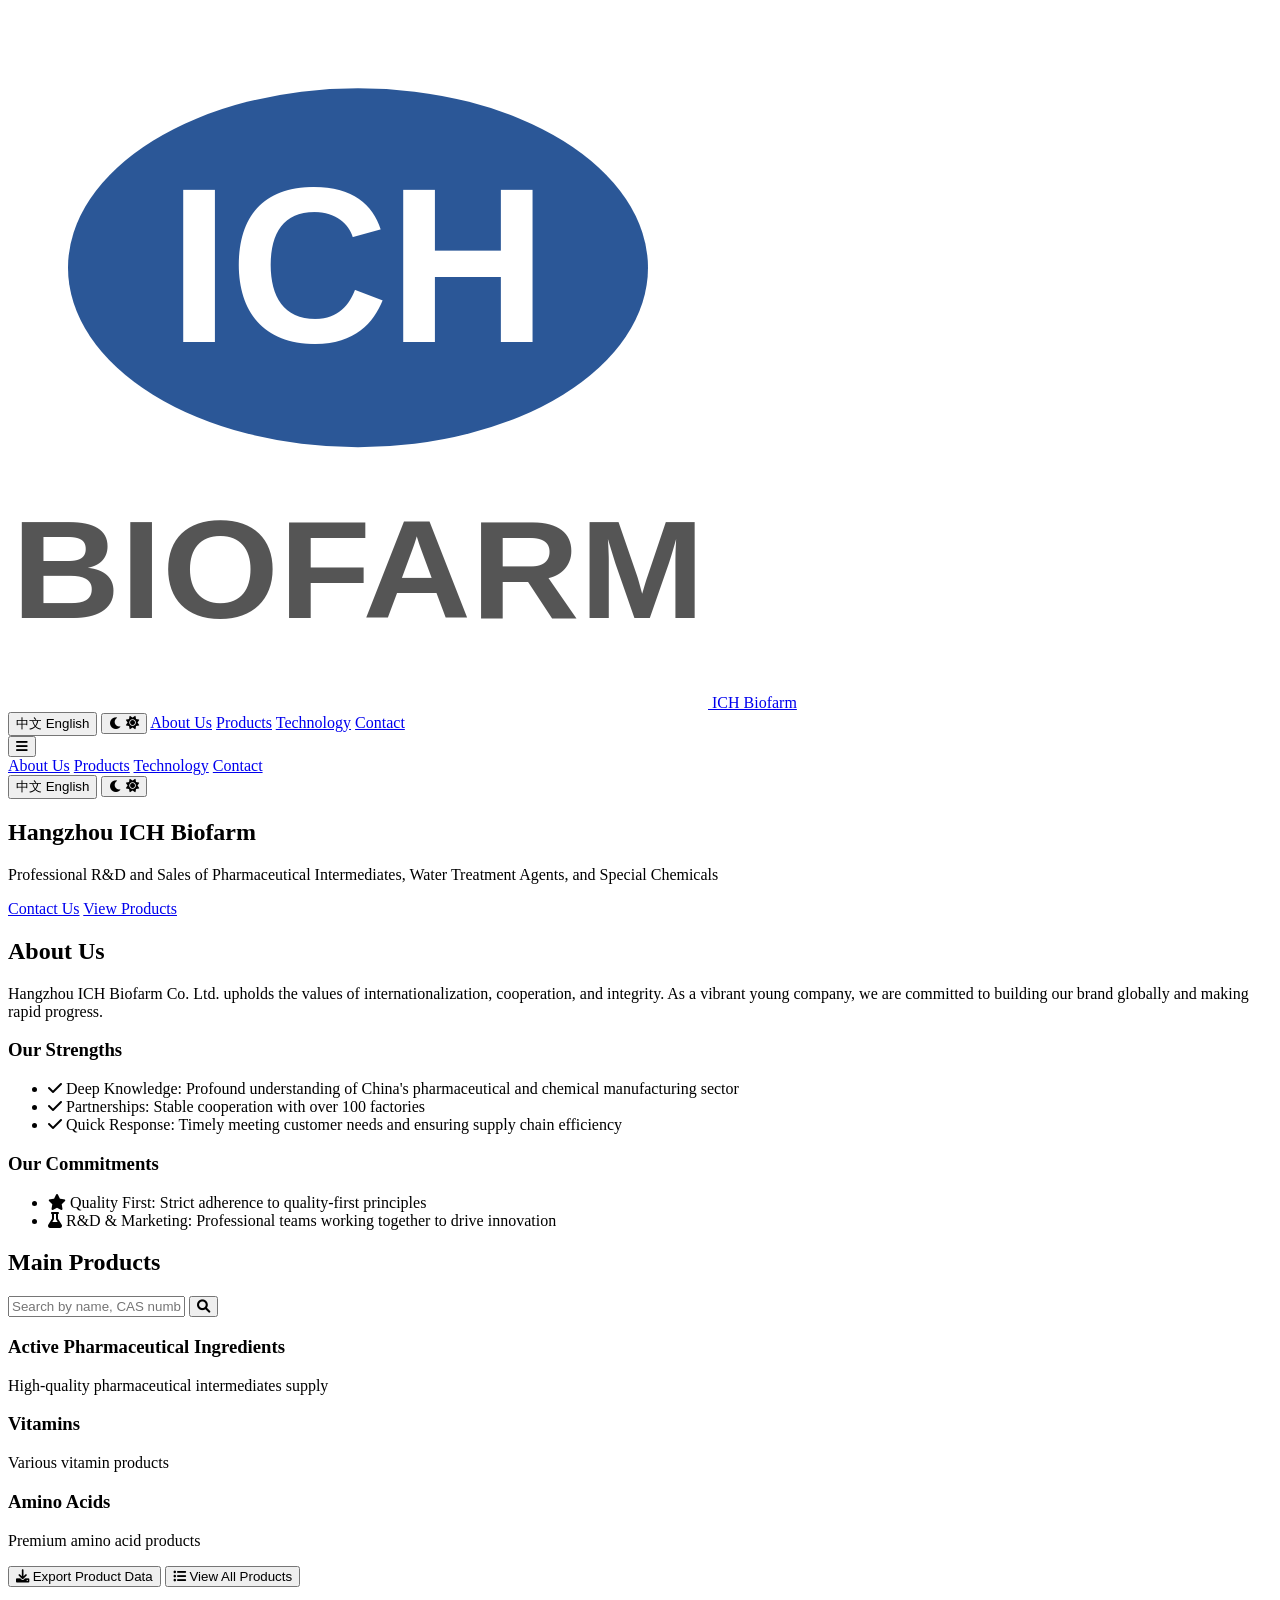
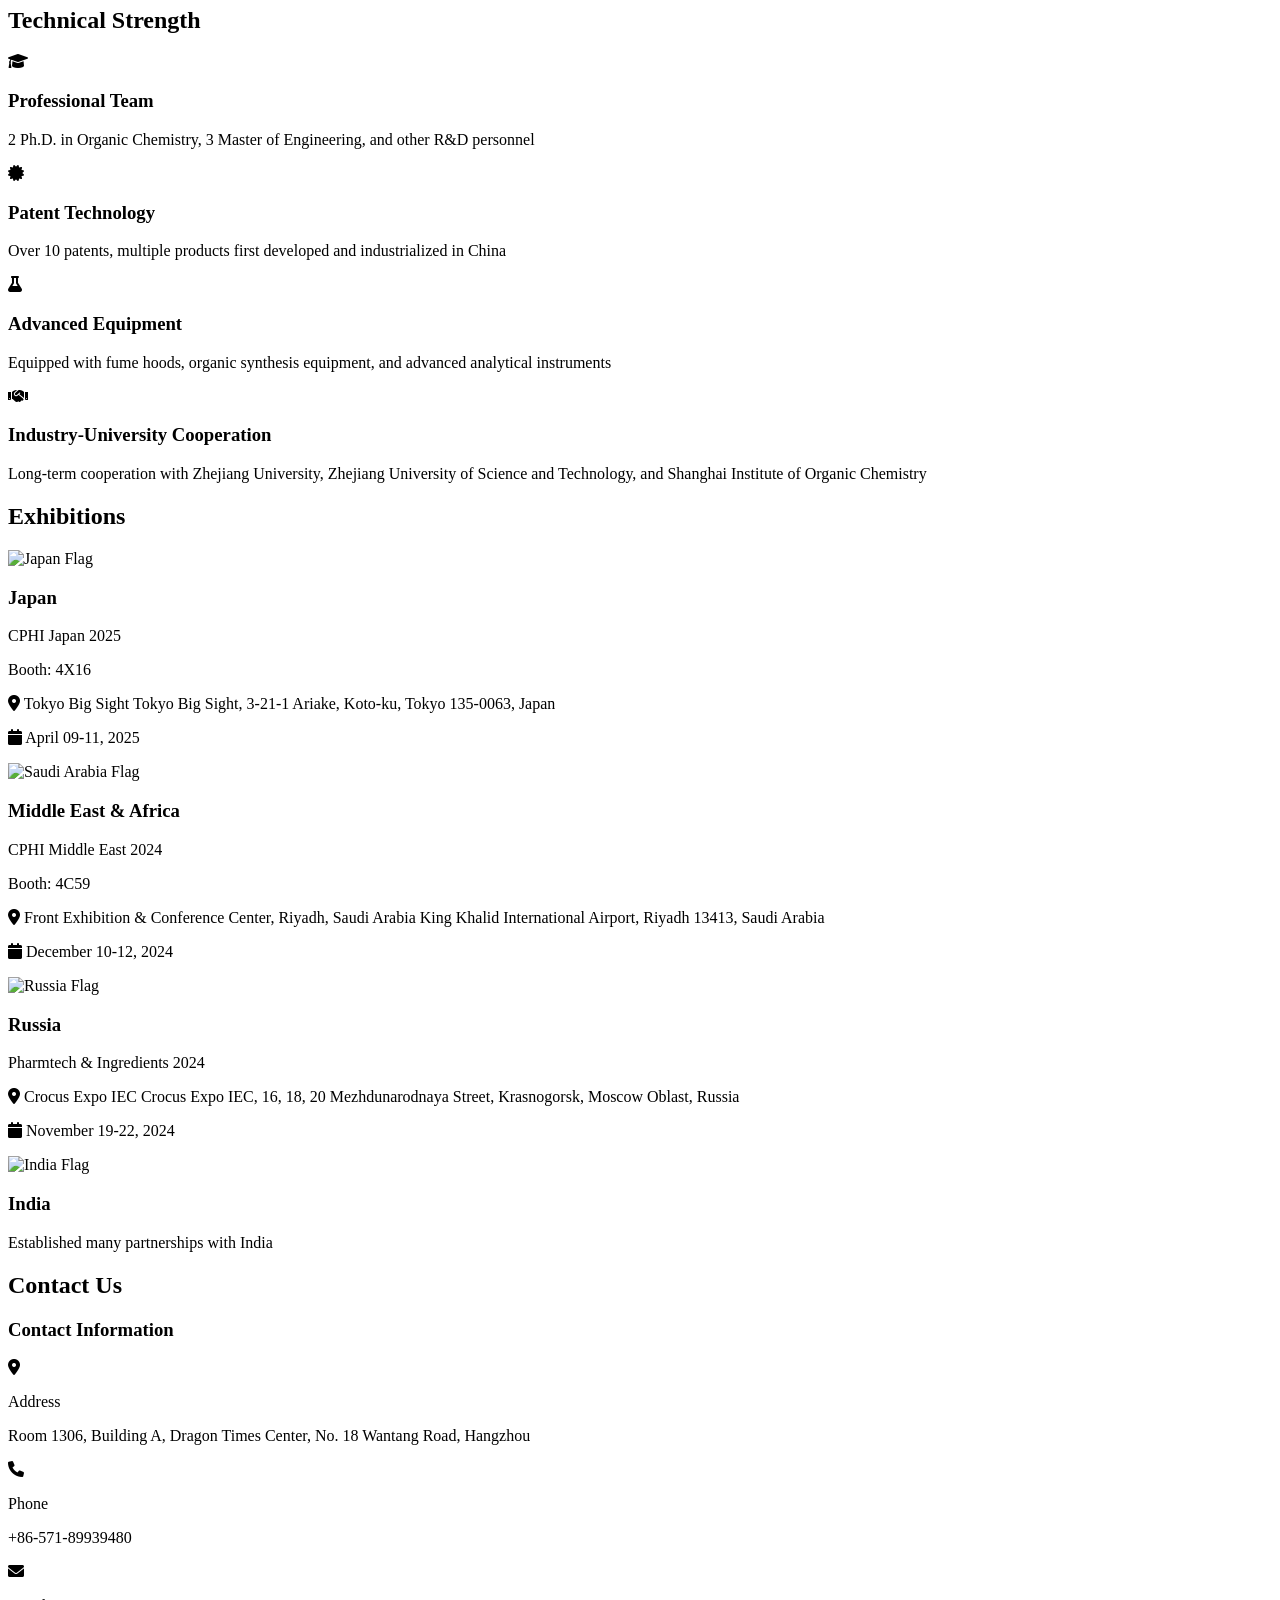
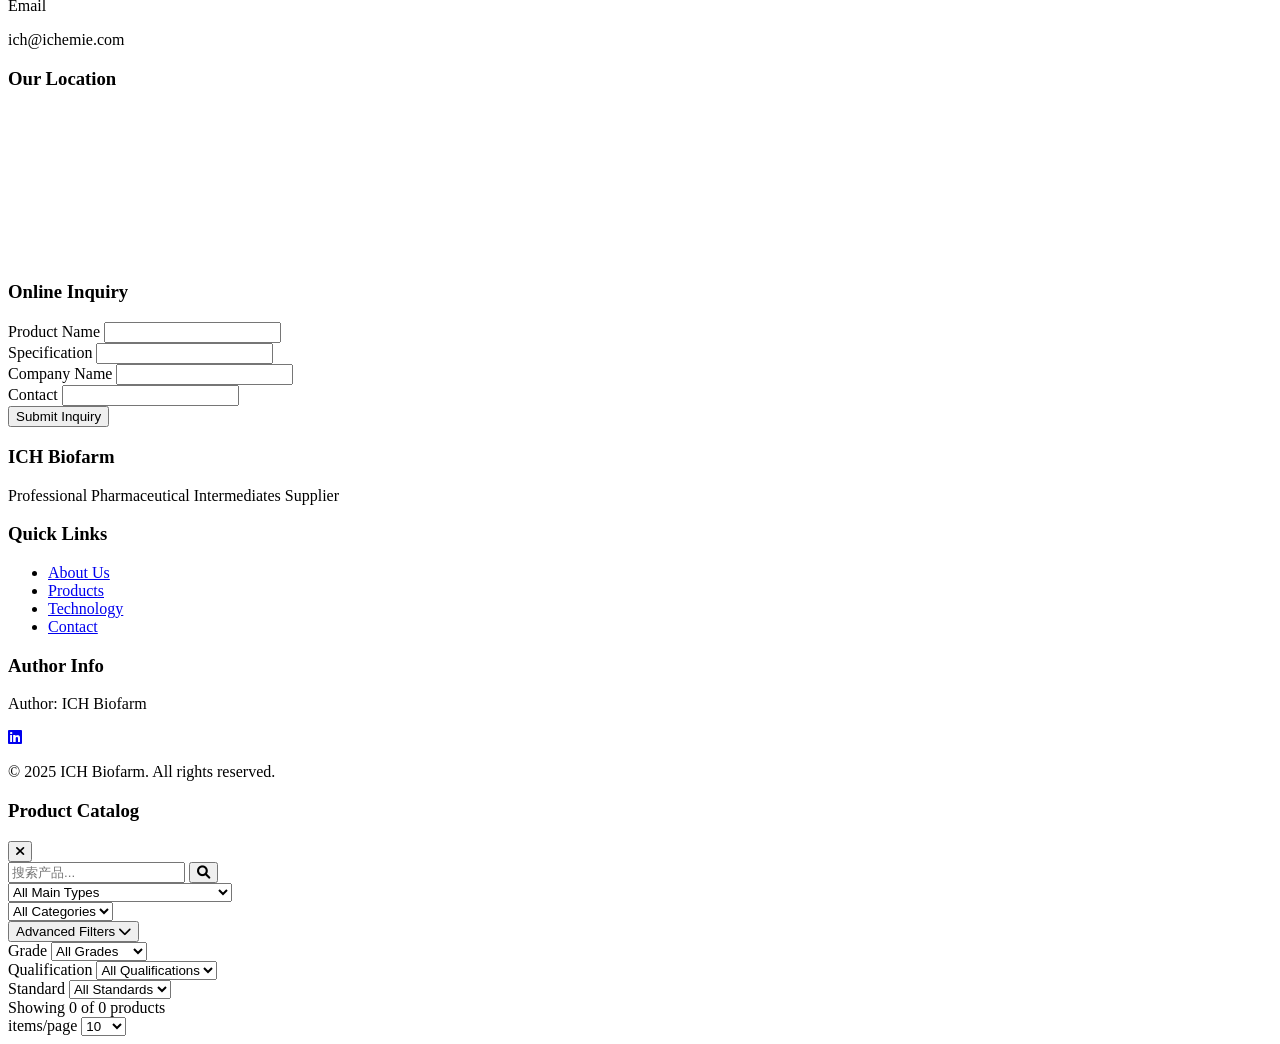
==== commit 077387f4: "Add files via upload" ====
--- a/index.html
+++ b/index.html
@@ -83,16 +83,13 @@
                 </button>
             </div>
             <!-- Mobile Menu -->
-            <div id="mobile-menu" class="md:hidden hidden py-2 space-y-2">
-                <div class="flex items-center px-4 py-2 mb-2 logo-container">
-                    <img src="./images/logo.svg" alt="ICH Biofarm Logo" class="h-8 w-auto mr-2" />
-                    <span class="text-lg font-bold text-primary-600 dark:text-primary-400">ICH Biofarm</span>
-                </div>
-                <a href="#about" class="block px-4 py-2 hover:bg-gray-100 dark:hover:bg-gray-800 transition-colors" data-translate="nav.about">关于我们</a>
-                <a href="#products" class="block px-4 py-2 hover:bg-gray-100 dark:hover:bg-gray-800 transition-colors" data-translate="nav.products">产品</a>
-                <a href="#technology" class="block px-4 py-2 hover:bg-gray-100 dark:hover:bg-gray-800 transition-colors" data-translate="nav.technology">技术</a>
-                <a href="#contact" class="block px-4 py-2 hover:bg-gray-100 dark:hover:bg-gray-800 transition-colors" data-translate="nav.contact">联系我们</a>
-                <div class="flex items-center space-x-4 px-4 py-2">
+            <div id="mobile-menu" class="md:hidden hidden py-2 space-y-2 bg-white dark:bg-gray-900">
+                <div class="flex flex-col items-end space-y-2">
+                <a href="#about" class="block px-4 py-2 w-full text-right hover:bg-gray-100 dark:hover:bg-gray-800 transition-colors" data-translate="nav.about">关于我们</a>
+                <a href="#products" class="block px-4 py-2 w-full text-right hover:bg-gray-100 dark:hover:bg-gray-800 transition-colors" data-translate="nav.products">产品</a>
+                <a href="#technology" class="block px-4 py-2 w-full text-right hover:bg-gray-100 dark:hover:bg-gray-800 transition-colors" data-translate="nav.technology">技术</a>
+                <a href="#contact" class="block px-4 py-2 w-full text-right hover:bg-gray-100 dark:hover:bg-gray-800 transition-colors" data-translate="nav.contact">联系我们</a>
+                <div class="flex items-center justify-end space-x-4 px-4 py-2 w-full">
                     <button id="mobile-lang-toggle" class="p-2 rounded-lg hover:bg-gray-100 dark:hover:bg-gray-800 transition-colors">
                         <span class="lang-zh">中文</span>
                         <span class="lang-en hidden">English</span>
@@ -144,7 +141,7 @@
                         <ul class="space-y-2">
                             <li class="flex items-start">
                                 <i class="fas fa-check text-primary-600 mt-1 mr-2"></i>
-                                <span data-translate="about.strength1">深入的知识：对中国医药和化工制造领域的深刻理解</span>
+                                <span data-translate="about.strength1">深入知识：对中国医药和化工制造领域的深刻理解</span>
                             </li>
                             <li class="flex items-start">
                                 <i class="fas fa-check text-primary-600 mt-1 mr-2"></i>
@@ -195,12 +192,12 @@
             <!-- Product Categories -->
             <div class="grid sm:grid-cols-2 lg:grid-cols-3 gap-6 mb-16">
                 <div class="bg-white dark:bg-gray-800 rounded-lg p-6 shadow-lg hover:shadow-xl transition-shadow fade-in">
-                    <h3 class="text-xl font-semibold mb-4" data-translate="products.API">医药中间体</h3>
-                    <p class="text-gray-600 dark:text-gray-300" data-translate="products.APIDesc">高品质医药中间体供应</p>
+                    <h3 class="text-xl font-semibold mb-4" data-translate="products.API">药物活性成分</h3>
+                    <p class="text-gray-600 dark:text-gray-300" data-translate="products.APIDesc">高品质医药原料药和中间体</p>
                 </div>
                 <div class="bg-white dark:bg-gray-800 rounded-lg p-6 shadow-lg hover:shadow-xl transition-shadow fade-in">
                     <h3 class="text-xl font-semibold mb-4" data-translate="products.VIT">维生素</h3>
-                    <p class="text-gray-600 dark:text-gray-300" data-translate="products.VITDesc">各类维生素产品</p>
+                    <p class="text-gray-600 dark:text-gray-300" data-translate="products.VITDesc">药品和食品级维生素</p>
                 </div>
                 <div class="bg-white dark:bg-gray-800 rounded-lg p-6 shadow-lg hover:shadow-xl transition-shadow fade-in">
                     <h3 class="text-xl font-semibold mb-4" data-translate="products.AA">氨基酸</h3>
@@ -519,7 +516,7 @@
                             id="catalog-main-type-filter" 
                             class="w-full px-4 py-2 rounded-lg border border-gray-300 dark:border-gray-600 bg-white dark:bg-gray-700">
                             <option value="all" data-translate="products.allMainTypes">所有主要类型</option>
-                            <option value="API" data-translate="products.API">医药中间体</option>
+                            <option value="API" data-translate="products.API">药物活性成分</option>
                             <option value="VIT" data-translate="products.VIT">维生素</option>
                             <option value="AA" data-translate="products.AA">氨基酸</option>
                         </select>
@@ -595,33 +592,36 @@
                             </select>
                         </div>
                         
-                        <!-- Items Per Page -->
-                        <div>
-                            <label class="block text-sm font-medium mb-1" data-translate="products.itemsPerPage">每页显示</label>
+                        <!-- Items Per Page 已移至分页控件左侧 -->
+                    </div>
+                </div>
+                
+                <!-- Modal Content -->
+                <div class="overflow-y-auto p-4 sm:p-6 flex-grow">
+                    <div id="catalog-content"></div>
+                </div>
+                
+                <!-- Modal Footer -->
+                <div class="p-4 sm:p-6 border-t border-gray-200 dark:border-gray-700 flex flex-col sm:flex-row justify-between items-center sticky bottom-0 bg-white dark:bg-gray-800 z-10">
+                    <div id="catalog-stats" class="text-gray-500 dark:text-gray-400 mb-4 sm:mb-0 text-center sm:text-left">
+                        <span data-translate="products.showing">显示</span> <span id="catalog-showing">0</span> <span data-translate="products.of">中的</span> <span id="catalog-total">0</span> <span data-translate="products.products">个产品</span>
+                    </div>
+                    <div class="flex flex-wrap items-center justify-center gap-2">
+                        <!-- Items Per Page Selector (移至此处) -->
+                        <div class="flex items-center mr-2">
+                            <span class="text-sm text-gray-500 dark:text-gray-400 mr-2" data-translate="products.itemsPerPage">每页</span>
                             <select 
                                 id="catalog-items-per-page" 
-                                class="w-full px-4 py-2 rounded-lg border border-gray-300 dark:border-gray-600 bg-white dark:bg-gray-700">
+                                class="w-16 h-10 rounded bg-gray-200 dark:bg-gray-700 text-gray-700 dark:text-gray-300 px-2 text-center">
                                 <option value="10">10</option>
                                 <option value="20">20</option>
                                 <option value="50">50</option>
                                 <option value="100">100</option>
                             </select>
                         </div>
-                    </div>
-                </div>
-                
-                <!-- Modal Content -->
-                <div class="overflow-y-auto p-4 sm:p-6 flex-grow">
-                    <div id="catalog-content"></div>
-                </div>
-                
-                <!-- Modal Footer -->
-                <div class="p-4 sm:p-6 border-t border-gray-200 dark:border-gray-700 flex flex-col sm:flex-row justify-between items-center sticky bottom-0 bg-white dark:bg-gray-800 z-10">
-                    <div id="catalog-stats" class="text-gray-500 dark:text-gray-400 mb-4 sm:mb-0 text-center sm:text-left">
-                        <span data-translate="products.showing">显示</span> <span id="catalog-showing">0</span> <span data-translate="products.of">中的</span> <span id="catalog-total">0</span> <span data-translate="products.products">个产品</span>
-                    </div>
-                    <div id="catalog-pagination" class="flex flex-wrap justify-center gap-2">
-                        <!-- Pagination will be added here dynamically -->
+                        <div id="catalog-pagination" class="flex flex-wrap justify-center gap-2">
+                            <!-- Pagination will be added here dynamically -->
+                        </div>
                     </div>
                 </div>
             </div>
@@ -643,6 +643,11 @@
                 nav.classList.remove('border-b', 'border-gray-200', 'dark:border-gray-800');
             }
         });
+        
+        // Ensure mobile nav always has background when displayed
+        if (window.innerWidth < 768) {
+            nav.classList.add('bg-white', 'dark:bg-gray-900');
+        }
 
         // Mobile menu toggle
         mobileMenuButton.addEventListener('click', () => {
@@ -774,10 +779,10 @@
                 },
                 products: {
                     title: "主要产品",
-                    API: "医药中间体",
-                    APIDesc: "高品质医药中间体供应",
+                    API: "药物活性成分",
+                    APIDesc: "高品质原料药和中间体",
                     VIT: "维生素",
-                    VITDesc: "各类维生素产品",
+                    VITDesc: "药品和食品级维生素",
                     AA: "氨基酸",
                     AADesc: "优质氨基酸产品",
                     searchPlaceholder: "搜索产品名称、CAS号、规格、标准...",
@@ -797,14 +802,14 @@
                     allQualification: "所有资质",
                     allStandard: "所有标准",
                     table: {
+                        category: "分类",
                         name: "产品名称",
                         cas: "CAS号",
+                        grade: "等级",
+                        qualification: "资质",
+                        standard: "标准",
                         spec: "规格",
                         package: "包装",
-                        category: "分类",
-                        qualification: "资质",
-                        standard: "标准",
-                        grade: "等级"
                     }
                 },
                 technology: {
@@ -902,7 +907,7 @@
                 },
                 products: {
                     title: "Main Products",
-                    API: "Pharmaceutical Intermediates",
+                    API: "Active Pharmaceutical Ingredients",
                     APIDesc: "High-quality pharmaceutical intermediates supply",
                     VIT: "Vitamins",
                     VITDesc: "Various vitamin products",
@@ -1203,7 +1208,6 @@
                         filteredProducts[mainType] = filteredProducts[mainType].filter(product => 
                             product.name.toLowerCase().includes(searchTerm) ||
                             product.cas.toLowerCase().includes(searchTerm) ||
-                            product.spec && product.spec.toLowerCase().includes(searchTerm) ||
                             product.grade && product.grade.toLowerCase().includes(searchTerm) ||
                             product.qualification && product.qualification.toLowerCase().includes(searchTerm) ||
                             product.standard && product.standard.toLowerCase().includes(searchTerm) ||
@@ -1304,7 +1308,6 @@
                                                 <th class="px-4 py-3 text-left text-xs font-medium text-gray-500 dark:text-gray-400 uppercase tracking-wider">${translations[currentLang].products.table.grade}</th>
                                                 <th class="px-4 py-3 text-left text-xs font-medium text-gray-500 dark:text-gray-400 uppercase tracking-wider">${translations[currentLang].products.table.qualification}</th>
                                                 <th class="px-4 py-3 text-left text-xs font-medium text-gray-500 dark:text-gray-400 uppercase tracking-wider">${translations[currentLang].products.table.standard}</th>
-                                                <th class="px-4 py-3 text-left text-xs font-medium text-gray-500 dark:text-gray-400 uppercase tracking-wider">${translations[currentLang].products.table.spec}</th>
                                             </tr>
                                         </thead>
                                         <tbody class="divide-y divide-gray-200 dark:divide-gray-700">
@@ -1315,7 +1318,6 @@
                                                     <td class="px-4 py-3 text-sm text-gray-500 dark:text-gray-400">${product.grade}</td>
                                                     <td class="px-4 py-3 text-sm text-gray-500 dark:text-gray-400">${product.qualification}</td>
                                                     <td class="px-4 py-3 text-sm text-gray-500 dark:text-gray-400">${product.standard}</td>
-                                                    <td class="px-4 py-3 text-sm text-gray-500 dark:text-gray-400">${product.spec}</td>
                                                 </tr>
                                             `).join('')}
                                         </tbody>
@@ -1617,7 +1619,6 @@
                         filteredProducts[mainType] = filteredProducts[mainType].filter(product => 
                             product.name.toLowerCase().includes(searchTerm) ||
                             product.cas.toLowerCase().includes(searchTerm) ||
-                            product.spec && product.spec.toLowerCase().includes(searchTerm) ||
                             product.grade && product.grade.toLowerCase().includes(searchTerm) ||
                             product.qualification && product.qualification.toLowerCase().includes(searchTerm) ||
                             product.standard && product.standard.toLowerCase().includes(searchTerm) ||
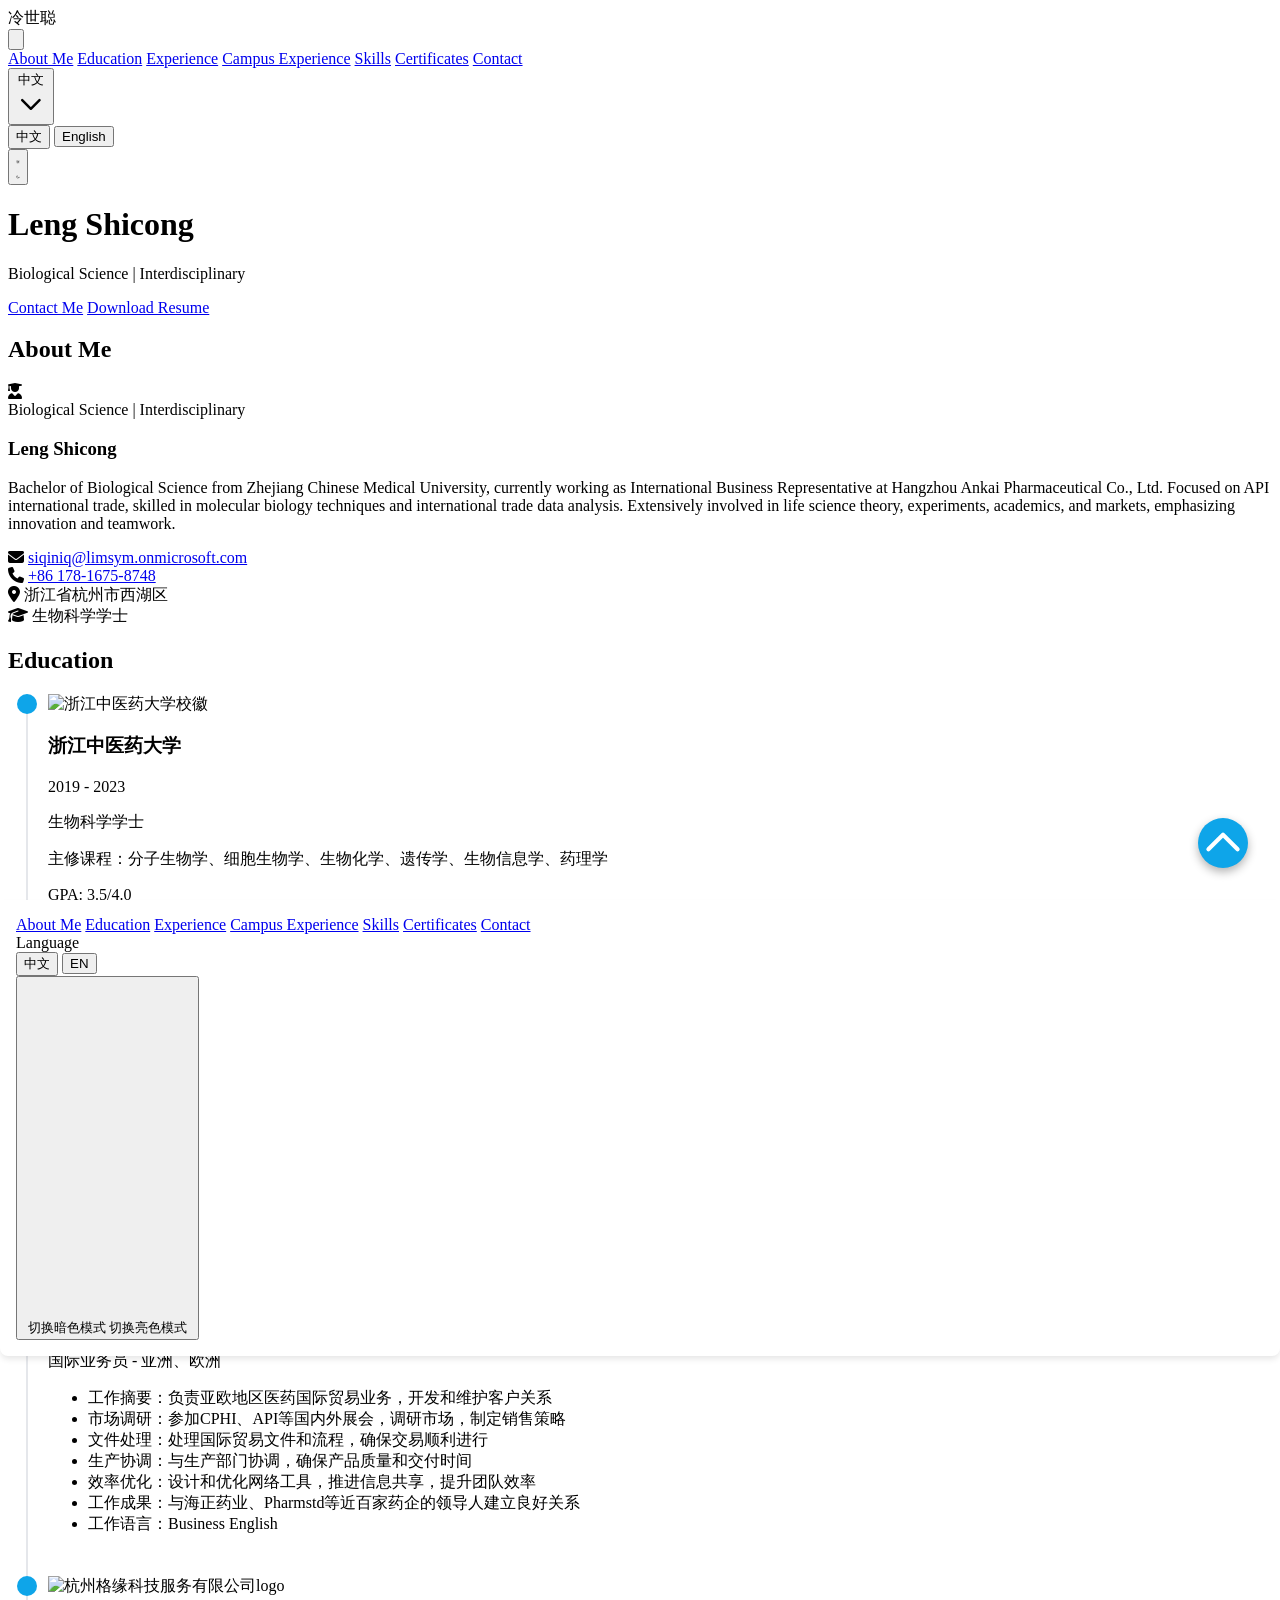
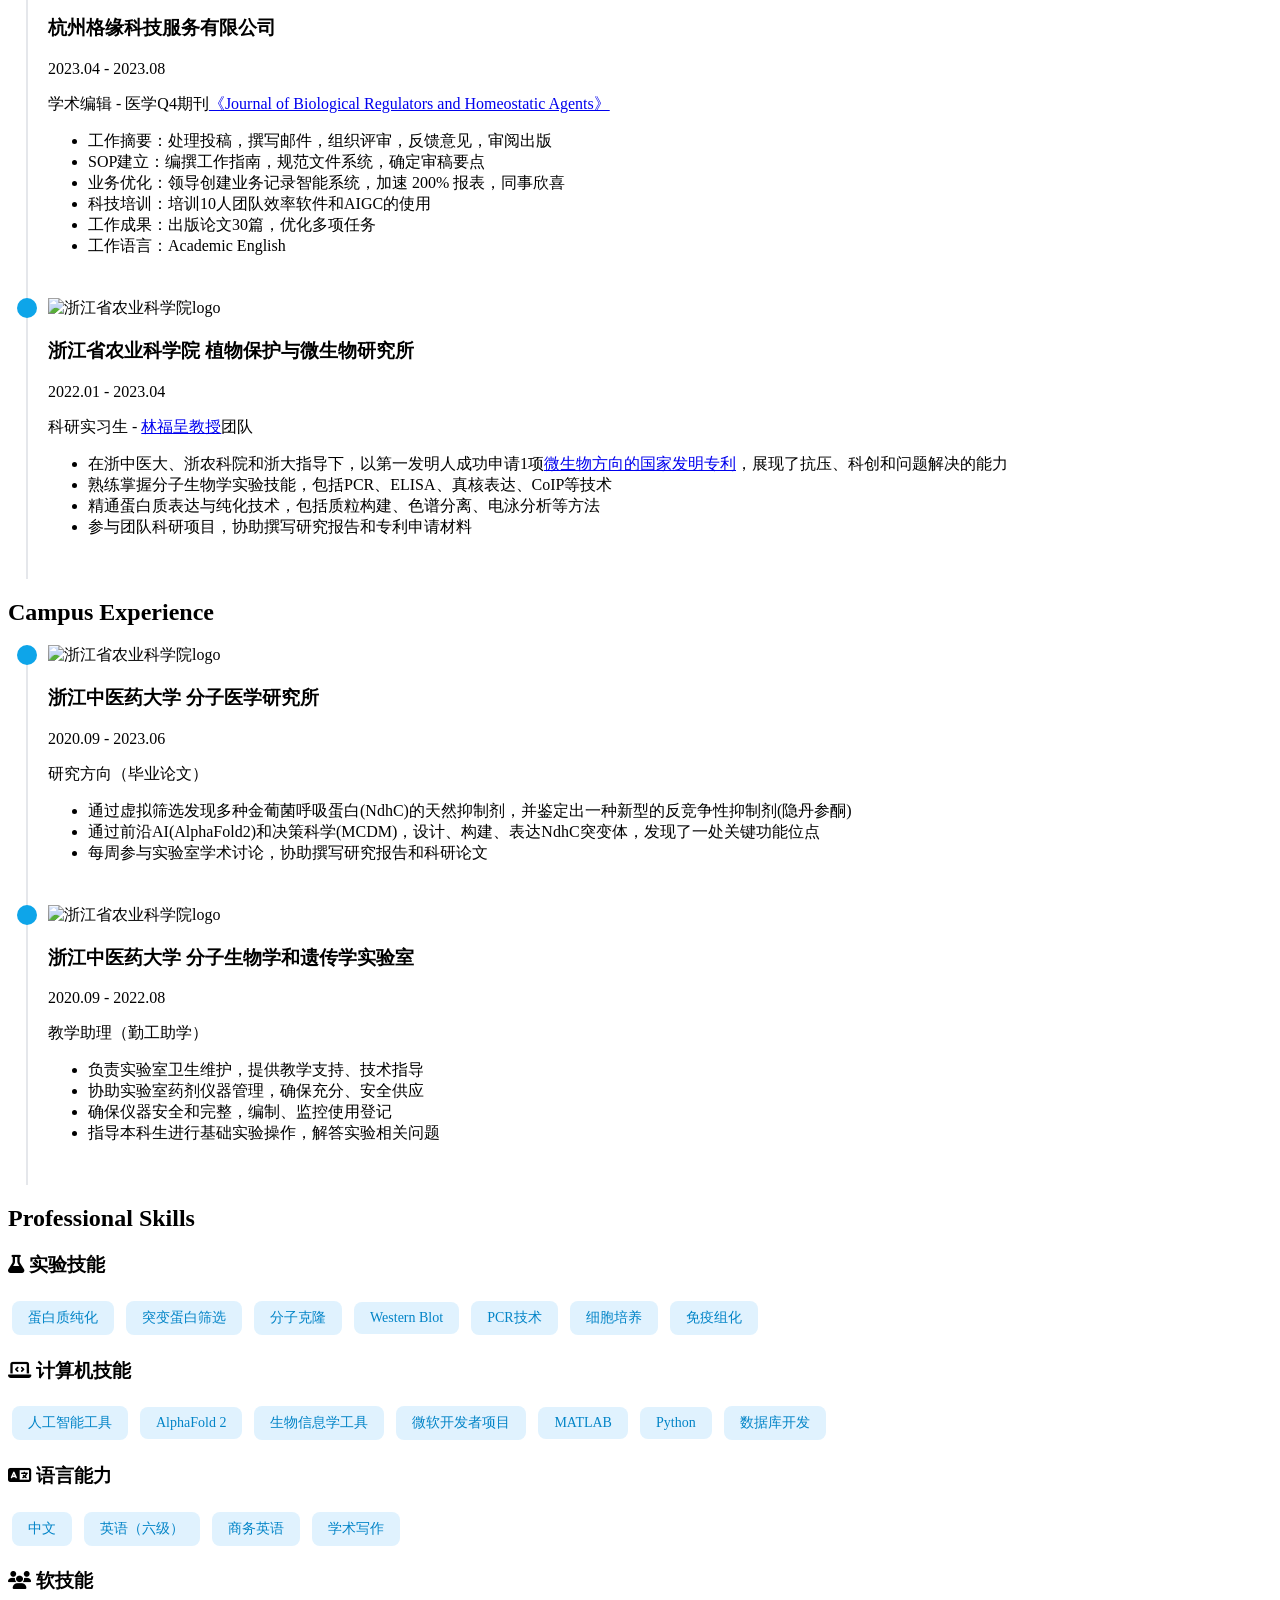
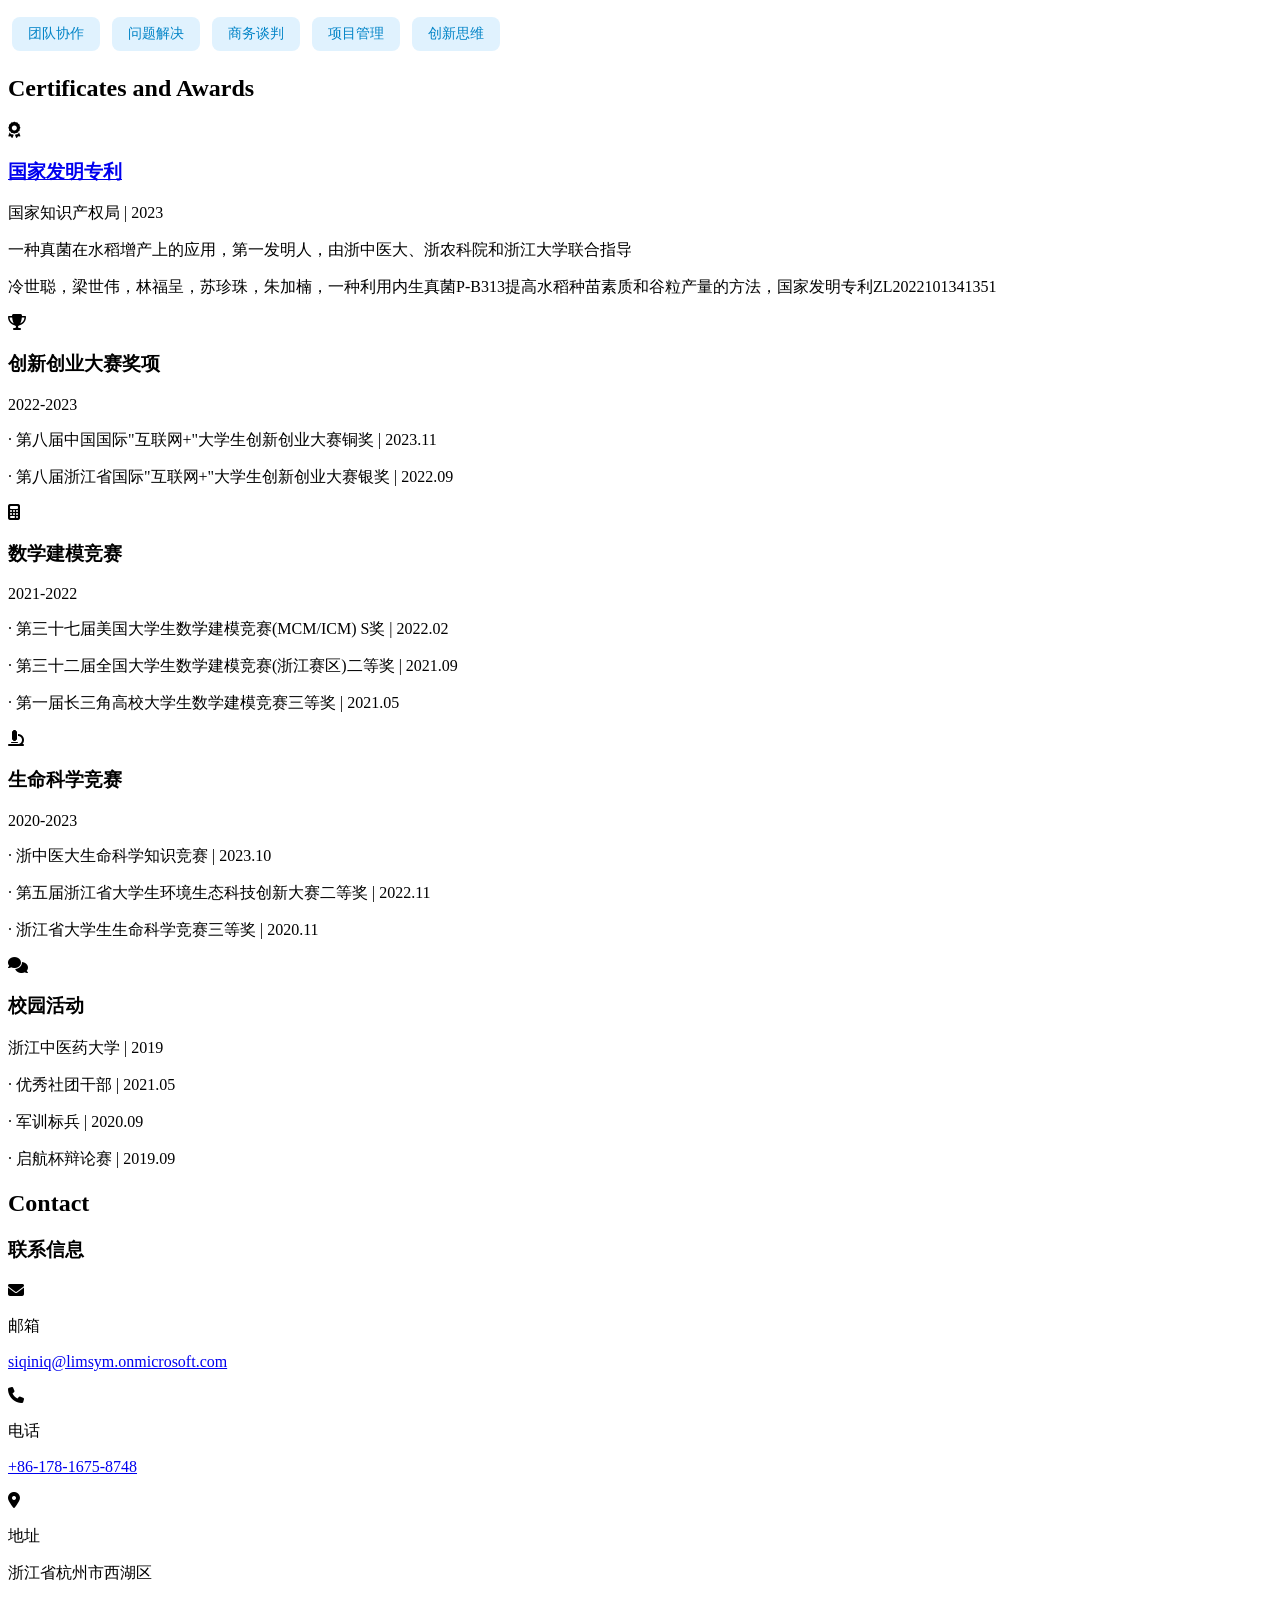
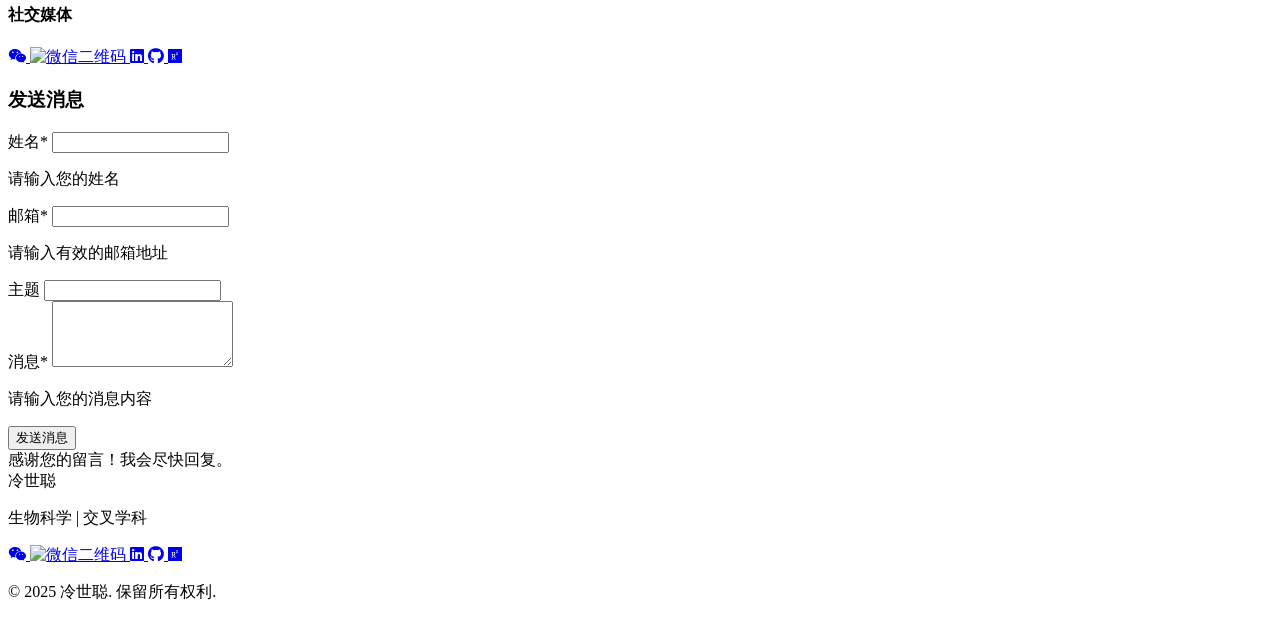
==== commit 8bb911f8: "Update index.html Baidu site verification" ====
--- a/index.html
+++ b/index.html
@@ -1,682 +1,386 @@
 <!DOCTYPE html>
-<html lang="zh-CN" class="scroll-smooth">
+<html id="html-document">
 <head>
     <meta charset="UTF-8">
     <meta name="viewport" content="width=device-width, initial-scale=1.0">
-    <title>ICH Biofarm - Professional Pharmaceutical Ingredients Supplier</title>
-    <script src="https://cdn.tailwindcss.com"></script>
-    <link href="https://fonts.googleapis.com/css2?family=Inter:wght@300;400;500;600;700&display=swap" rel="stylesheet">
-    <link href="https://cdnjs.cloudflare.com/ajax/libs/font-awesome/6.0.0/css/all.min.css" rel="stylesheet">
+    <title>Resume</title>
+    <!-- 添加页面描述和关键词 -->
+    <meta name="description" content="冷世聪的个人简历网站，展示生物科学和医药业务相关经验与技能">
+    <meta name="keywords" content="冷世聪,简历,生物科学,医药业务,研究助理,浙江中医药大学">
+    <!-- 引入语言文件 -->
+    <script src="language.js" defer></script>          
+    <!-- 添加网站图标 -->
+    <link rel="icon" href="data:image/svg+xml,<svg xmlns='http://www.w3.org/2000/svg' viewBox='0 0 100 100'><text y='0.9em' font-size='90'>👨‍🔬</text></svg>" type="image/svg+xml">
+    
+    <!-- 添加预加载关键资源 -->
+    <link rel="preconnect" href="https://fonts.googleapis.com">
+    <link rel="preconnect" href="https://fonts.gstatic.com" crossorigin>
+    <link rel="preconnect" href="https://cdnjs.cloudflare.com">
+    <link rel="preload" href="https://cdn.tailwindcss.com" as="script">
+    
+    <!-- PWA支持 -->
+    <meta name="theme-color" content="#0ea5e9">
+    <meta name="apple-mobile-web-app-capable" content="yes">
+    <meta name="apple-mobile-web-app-status-bar-style" content="black-translucent">
+    
+    
+    <!-- TailwindCSS -->
+    <script src="https://cdn.tailwindcss.com" defer></script>
+    
+    <!-- 字体图标 - 使用defer延迟加载非关键CSS -->
+    <link rel="stylesheet" href="https://cdnjs.cloudflare.com/ajax/libs/font-awesome/6.4.0/css/all.min.css" media="print" onload="this.media='all'">
+    <noscript><link rel="stylesheet" href="https://cdnjs.cloudflare.com/ajax/libs/font-awesome/6.4.0/css/all.min.css"></noscript>
+
+    <!-- Tailwind 配置 -->
     <script>
-        tailwind.config = {
-            darkMode: 'class',
-            theme: {
-                extend: {
-                    fontFamily: {
-                        sans: ['Inter', 'sans-serif'],
-                    },
-                    colors: {
-                        primary: {
-                            50: '#f0f9ff',
-                            100: '#e0f2fe',
-                            200: '#bae6fd',
-                            300: '#7dd3fc',
-                            400: '#38bdf8',
-                            500: '#0ea5e9',
-                            600: '#0284c7',
-                            700: '#0369a1',
-                            800: '#075985',
-                            900: '#0c4a6e',
-                        }
+        document.addEventListener('DOMContentLoaded', function() {
+            tailwind.config = {
+                darkMode: 'class',
+                theme: {
+                    extend: {
+                        colors: {
+                            primary: {
+                                50: '#f0f9ff',
+                                100: '#e0f2fe',
+                                200: '#bae6fd',
+                                300: '#7dd3fc',
+                                400: '#38bdf8',
+                                500: '#0ea5e9',
+                                600: '#0284c7',
+                                700: '#0369a1',
+                                800: '#075985',
+                                900: '#0c4a6e',
+                            },
+                        },
+                        fontFamily: {
+                            sans: ['Inter', 'system-ui', 'sans-serif'],
+                        },
                     }
                 }
             }
-        }
+        });
     </script>
+    
+    <!-- 预加载WebP格式图片替代大图片 -->
+    <link rel="preload" as="image" href="https://img.picui.cn/free/2025/03/15/67d551257302b.webp" imagesrcset="https://img.picui.cn/free/2025/03/15/67d551257302b.webp">
+    
+    <!-- 使用font-display: swap确保文字在字体加载前可见 -->
     <style>
-        [x-cloak] { display: none !important; }
+        @import url('https://fonts.googleapis.com/css2?family=Inter:wght@300;400;500;600;700&display=swap');
+        
+        /* 可访问性改进 - 焦点状态样式 */
+        *:focus-visible {
+            outline: 2px solid #0ea5e9;
+            outline-offset: 2px;
+        }
+        
+        /* 减少首屏加载闪烁 */
+        html {
+            visibility: visible;
+            opacity: 1;
+        }
+        
+        /* 页面加载进度条样式 */
+        #progress-bar {
+            position: fixed;
+            top: 0;
+            left: 0;
+            height: 4px;
+            background: linear-gradient(to right, #4f46e5, #60a5fa);
+            width: 0%;
+            z-index: 1000;
+            transition: width 0.2s ease-out;
+            box-shadow: 0 0 10px rgba(79, 70, 229, 0.7);
+        }
+        
+        /* 回到顶部按钮样式 */
+        #backToTop {
+            position: fixed;
+            bottom: 2rem;
+            right: 2rem;
+            width: 50px;
+            height: 50px;
+            border-radius: 50%;
+            background-color: #0ea5e9;
+            color: white;
+            display: flex;
+            align-items: center;
+            justify-content: center;
+            cursor: pointer;
+            opacity: 1;
+            transition: opacity 0.3s, background-color 0.3s, transform 0.3s;
+            box-shadow: 0 4px 10px rgba(0, 0, 0, 0.3);
+            z-index: 1000;
+            touch-action: none;
+        }
+        
+        #backToTop:hover {
+            background-color: #0284c7;
+            transform: translateY(-4px);
+        }
+        
+        /* 移动端导航菜单样式 */
+        .mobile-menu {
+            position: absolute;
+            top: 100%;
+            left: 0;
+            right: 0;
+            background-color: white;
+            padding: 1rem;
+            box-shadow: 0 4px 6px -1px rgba(0, 0, 0, 0.1);
+            border-radius: 0 0 0.5rem 0.5rem;
+            z-index: 40;
+            transition: all 0.3s ease;
+        }
+        
+        .dark .mobile-menu {
+            background-color: #1f2937;
+            box-shadow: 0 4px 6px -1px rgba(0, 0, 0, 0.3);
+        }
+        
+        /* 自定义滚动条 */
+        ::-webkit-scrollbar {
+            width: 6px;
+            height: 6px;
+        }
+        
+        ::-webkit-scrollbar-track {
+            background: transparent;
+        }
+        
+        ::-webkit-scrollbar-thumb {
+            background: #d1d5db;
+            border-radius: 3px;
+        }
+        
+        .dark ::-webkit-scrollbar-thumb {
+            background: #4b5563;
+        }
+        
+        /* 打印样式优化 */
+        @media print {
+            .no-print {
+                display: none !important;
+            }
+            
+            body {
+                font-size: 12pt;
+                color: #000;
+                background: #fff;
+            }
+            
+            a {
+                text-decoration: none;
+                color: #000;
+            }
+            
+            header, footer, #backToTop, nav {
+                display: none !important;
+            }
+            
+            main {
+                padding-top: 0 !important;
+            }
+            
+            .hover-card:hover {
+                transform: none;
+                box-shadow: none;
+            }
+            
+            .fade-in {
+                opacity: 1;
+                animation: none;
+            }
+            
+            section {
+                page-break-inside: avoid;
+                margin-bottom: 1cm;
+            }
+            
+            h2 {
+                font-size: 18pt;
+                margin-bottom: 0.5cm;
+            }
+            
+            .grid {
+                display: block;
+            }
+            
+            .grid > div {
+                margin-bottom: 1cm;
+            }
+        }
+        
+        /* 平滑滚动 */
+        html {
+            scroll-behavior: smooth;
+        }
+        
+        /* 卡片悬停效果 */
+        .hover-card {
+            transition: all 0.3s ease;
+        }
+        
+        .hover-card:hover {
+            transform: translateY(-4px);
+            box-shadow: 0 10px 25px -5px rgba(0, 0, 0, 0.1), 0 10px 10px -5px rgba(0, 0, 0, 0.04);
+        }
+        
+        /* 按钮悬停效果 */
+        .hover-effect {
+            transition: all 0.2s ease;
+        }
+        
+        .hover-effect:hover {
+            transform: scale(1.05);
+        }
+        
+        /* 内容淡入动画 */
+        @keyframes fadeIn {
+            from { opacity: 0; transform: translateY(10px); }
+            to { opacity: 1; transform: translateY(0); }
+        }
+        
         .fade-in {
+            animation: fadeIn 0.6s ease forwards;
             opacity: 0;
-            transform: translateY(20px);
-            transition: opacity 0.6s ease-out, transform 0.6s ease-out;
-        }
-        .fade-in.visible {
-            opacity: 1;
-            transform: translateY(0);
-        }
-        .logo-container img {
+        }
+        
+        .delay-1 { animation-delay: 0.1s; }
+        .delay-2 { animation-delay: 0.2s; }
+        .delay-3 { animation-delay: 0.3s; }
+        .delay-4 { animation-delay: 0.4s; }
+        .delay-5 { animation-delay: 0.5s; }
+        
+        /* 技能标签样式 */
+        .skill-tag {
+            display: inline-block;
+            padding: 0.5rem 1rem;
+            margin: 0.25rem;
+            border-radius: 0.5rem;
+            background-color: #e0f2fe;
+            color: #0284c7;
+            font-size: 0.875rem;
+            font-weight: 500;
             transition: all 0.3s ease;
         }
-        .dark .logo-container img {
-            filter: brightness(1.2);
+        
+        .dark .skill-tag {
+            background-color: #075985;
+            color: #7dd3fc;
+        }
+        
+        .skill-tag:hover {
+            transform: scale(1.1);
+            background-color: #0ea5e9;
+            color: white;
+            box-shadow: 0 4px 6px -1px rgba(0, 0, 0, 0.1), 0 2px 4px -1px rgba(0, 0, 0, 0.06);
+        }
+        
+        .dark .skill-tag:hover {
+            background-color: #0284c7;
+        }
+        
+        /* 技能条动画 */
+        @keyframes skillBar {
+            from { width: 0; }
+            to { width: var(--percent); }
+        }
+        
+        .skill-bar {
+            animation: skillBar 1.5s ease forwards;
+            width: 0;
+        }
+        
+        /* 时间线样式 */
+        .timeline-container {
+            position: relative;
+        }
+        
+        .timeline-container::after {
+            content: '';
+            position: absolute;
+            width: 2px;
+            background-color: #e5e7eb;
+            top: 0;
+            bottom: 0;
+            left: 18px;
+        }
+        
+        .dark .timeline-container::after {
+            background-color: #374151;
+        }
+        
+        .timeline-item {
+            position: relative;
+            margin-left: 40px;
+            padding-bottom: 25px;
+        }
+        
+        .timeline-dot {
+            position: absolute;
+            left: -31px;
+            width: 20px;
+            height: 20px;
+            border-radius: 50%;
+            background-color: #0ea5e9;
+            z-index: 1;
+        }
+        
+        .dark .timeline-dot {
+            background-color: #0369a1;
+        }
+        
+        /* 跳过导航链接 - 可访问性改进 */
+        .skip-to-content {
+            position: absolute;
+            left: -9999px;
+            z-index: 999;
+            padding: 1em;
+            background-color: white;
+            color: #0284c7;
+            text-decoration: none;
+        }
+        
+        .skip-to-content:focus {
+            left: 50%;
+            transform: translateX(-50%);
+            top: 0;
+        }
+        
+        /* 减少不必要的动画对减少运动的用户 */
+        @media (prefers-reduced-motion) {
+            .fade-in, .hover-card, .hover-effect, .skill-tag, .skill-bar {
+                animation: none;
+                transition: none;
+                transform: none;
+            }
+            
+            html {
+                scroll-behavior: auto;
+            }
         }
     </style>
+<meta name="baidu-site-verification" content="codeva-Kt5o1gHUKD" />
 </head>
-<body class="bg-white dark:bg-gray-900 text-gray-900 dark:text-gray-100 font-sans antialiased">
-    <body id="top" class="bg-white dark:bg-gray-900 text-gray-900 dark:text-gray-100 font-sans antialiased"></body>
-    <!-- Navigation -->
-    <nav class="fixed w-full z-50 transition-all duration-300" id="main-nav">
-        <div class="max-w-7xl mx-auto px-4 sm:px-6 lg:px-8">
-            <div class="flex justify-between h-16">
-                <div class="flex items-center">
-                    <a href="#top" class="flex items-center logo-container">
-                        <img src="./images/logo.svg" alt="ICH Biofarm Logo" class="h-10 w-auto mr-2" />
-                        <span class="text-xl font-bold text-primary-600 dark:text-primary-400 hover:opacity-80 transition-opacity">ICH Biofarm</span>
-                    </a>
-                </div>
-                <div class="hidden md:flex items-center space-x-4">
-                    <button id="lang-toggle" class="p-2 rounded-lg hover:bg-gray-100 dark:hover:bg-gray-800 transition-colors">
-                        <span class="lang-zh">中文</span>
-                        <span class="lang-en hidden">English</span>
-                    </button>
-                    <button id="theme-toggle" class="p-2 rounded-lg hover:bg-gray-100 dark:hover:bg-gray-800 transition-colors">
-                        <i class="fas fa-moon dark:hidden"></i>
-                        <i class="fas fa-sun hidden dark:block"></i>
-                    </button>
-                    <a href="#about" class="nav-link hover:text-primary-600 dark:hover:text-primary-400 transition-colors" data-translate="nav.about">关于我们</a>
-                    <a href="#products" class="nav-link hover:text-primary-600 dark:hover:text-primary-400 transition-colors" data-translate="nav.products">主要产品</a>
-                    <a href="#technology" class="nav-link hover:text-primary-600 dark:hover:text-primary-400 transition-colors" data-translate="nav.technology">技术实力</a>
-                    <a href="#contact" class="nav-link hover:text-primary-600 dark:hover:text-primary-400 transition-colors" data-translate="nav.contact">联系我们</a>
-                </div>
-                <button id="mobile-menu-button" class="md:hidden p-2 rounded-lg hover:bg-gray-100 dark:hover:bg-gray-800 transition-colors">
-                    <i class="fas fa-bars"></i>
-                </button>
-            </div>
-            <!-- Mobile Menu -->
-            <div id="mobile-menu" class="md:hidden hidden py-2 space-y-2 bg-white dark:bg-gray-900">
-                <div class="flex flex-col items-end space-y-2">
-                <a href="#about" class="block px-4 py-2 w-full text-right hover:bg-gray-100 dark:hover:bg-gray-800 transition-colors" data-translate="nav.about">关于我们</a>
-                <a href="#products" class="block px-4 py-2 w-full text-right hover:bg-gray-100 dark:hover:bg-gray-800 transition-colors" data-translate="nav.products">产品</a>
-                <a href="#technology" class="block px-4 py-2 w-full text-right hover:bg-gray-100 dark:hover:bg-gray-800 transition-colors" data-translate="nav.technology">技术</a>
-                <a href="#contact" class="block px-4 py-2 w-full text-right hover:bg-gray-100 dark:hover:bg-gray-800 transition-colors" data-translate="nav.contact">联系我们</a>
-                <div class="flex items-center justify-end space-x-4 px-4 py-2 w-full">
-                    <button id="mobile-lang-toggle" class="p-2 rounded-lg hover:bg-gray-100 dark:hover:bg-gray-800 transition-colors">
-                        <span class="lang-zh">中文</span>
-                        <span class="lang-en hidden">English</span>
-                    </button>
-                    <button id="mobile-theme-toggle" class="p-2 rounded-lg hover:bg-gray-100 dark:hover:bg-gray-800 transition-colors">
-                        <i class="fas fa-moon dark:hidden"></i>
-                        <i class="fas fa-sun hidden dark:block"></i>
-                    </button>
-                </div>
-            </div>
-                </div>
-            </div>
-        </div>
-    </nav>
 
-    <!-- Hero Section -->
-    <section class="pt-32 pb-16 px-4 sm:px-6 lg:px-8">
-        <div class="max-w-7xl mx-auto">
-            <div class="text-center">
-                <h1 class="text-4xl sm:text-5xl font-bold text-gray-900 dark:text-white mb-6 fade-in" data-translate="hero.title">
-                    ICH Biofarm
-                </h1>
-                <p class="text-xl text-gray-600 dark:text-gray-300 mb-8 fade-in" data-translate="hero.subtitle">
-                    专业医药中间体、水处理剂及特种化学品研发与销售
-                </p>
-                <div class="flex justify-center space-x-4">
-                    <a href="#contact" class="bg-primary-600 text-white px-6 py-3 rounded-lg hover:bg-primary-700 transition-colors" data-translate="hero.contact">
-                        联系我们
-                    </a>
-                    <a href="#products" class="border border-primary-600 text-primary-600 dark:text-primary-400 px-6 py-3 rounded-lg hover:bg-primary-50 dark:hover:bg-primary-900/20 transition-colors" data-translate="hero.viewProducts">
-                        查看产品
-                    </a>
-                </div>
-            </div>
-        </div>
-    </section>
-
-    <!-- About Section -->
-    <section id="about" class="py-16 px-4 sm:px-6 lg:px-8 bg-gray-50 dark:bg-gray-800">
-        <div class="max-w-7xl mx-auto">
-            <h2 class="text-3xl font-bold text-center mb-12" data-translate="about.title">关于我们</h2>
-            <div class="grid md:grid-cols-2 gap-8">
-                <div class="space-y-4 fade-in">
-                    <p class="text-gray-600 dark:text-gray-300" data-translate="about.description">
-                        杭州安凯生物医药有限公司秉承国际、合作、诚信的价值观。作为一家充满活力的专业公司，我们致力于在全球建立品牌并快速进步。
-                    </p>
-                    <div class="space-y-4">
-                        <h3 class="text-xl font-semibold" data-translate="about.strengths">我们的优势</h3>
-                        <ul class="space-y-2">
-                            <li class="flex items-start">
-                                <i class="fas fa-check text-primary-600 mt-1 mr-2"></i>
-                                <span data-translate="about.strength1">深入知识：对中国医药和化工制造领域的深刻理解</span>
-                            </li>
-                            <li class="flex items-start">
-                                <i class="fas fa-check text-primary-600 mt-1 mr-2"></i>
-                                <span data-translate="about.strength2">合作伙伴：与100多家工厂保持稳定的合作关系</span>
-                            </li>
-                            <li class="flex items-start">
-                                <i class="fas fa-check text-primary-600 mt-1 mr-2"></i>
-                                <span data-translate="about.strength3">快速响应：及时满足客户需求，确保供应链效率</span>
-                            </li>
-                        </ul>
-                    </div>
-                </div>
-                <div class="bg-white dark:bg-gray-700 rounded-lg p-6 shadow-lg hover:shadow-xl transition-shadow fade-in">
-                    <h3 class="text-xl font-semibold mb-4" data-translate="about.commitments">我们的承诺</h3>
-                    <ul class="space-y-4">
-                        <li class="flex items-start">
-                            <i class="fas fa-star text-primary-600 mt-1 mr-2"></i>
-                            <span data-translate="about.commitment1">质量至上：严格遵循质量第一原则</span>
-                        </li>
-                        <li class="flex items-start">
-                            <i class="fas fa-flask text-primary-600 mt-1 mr-2"></i>
-                            <span data-translate="about.commitment2">研发与营销：专业团队协同工作，推动公司创新发展</span>
-                        </li>
-                    </ul>
-                </div>
-            </div>
-        </div>
-    </section>
-
-    <!-- Products Section -->
-    <section id="products" class="py-16 px-4 sm:px-6 lg:px-8">
-        <div class="max-w-7xl mx-auto">
-            <h2 class="text-3xl font-bold text-center mb-12" data-translate="products.title">主要产品</h2>
-            
-            <!-- Product Search -->
-            <div class="mb-8">
-                <div class="relative">
-                    <input type="text" id="product-search" 
-                           class="w-full px-4 py-2 rounded-lg border border-gray-300 dark:border-gray-600 bg-white dark:bg-gray-700"
-                           placeholder="搜索产品名称、CAS号、规格、标准..."
-                           data-translate="products.searchPlaceholder">
-                    <button class="absolute right-2 top-1/2 transform -translate-y-1/2 text-gray-500 hover:text-primary-600">
-                        <i class="fas fa-search"></i>
-                    </button>
-                </div>
-            </div>
-
-            <!-- Product Categories -->
-            <div class="grid sm:grid-cols-2 lg:grid-cols-3 gap-6 mb-16">
-                <div class="bg-white dark:bg-gray-800 rounded-lg p-6 shadow-lg hover:shadow-xl transition-shadow fade-in">
-                    <h3 class="text-xl font-semibold mb-4" data-translate="products.API">药物活性成分</h3>
-                    <p class="text-gray-600 dark:text-gray-300" data-translate="products.APIDesc">高品质医药原料药和中间体</p>
-                </div>
-                <div class="bg-white dark:bg-gray-800 rounded-lg p-6 shadow-lg hover:shadow-xl transition-shadow fade-in">
-                    <h3 class="text-xl font-semibold mb-4" data-translate="products.VIT">维生素</h3>
-                    <p class="text-gray-600 dark:text-gray-300" data-translate="products.VITDesc">药品和食品级维生素</p>
-                </div>
-                <div class="bg-white dark:bg-gray-800 rounded-lg p-6 shadow-lg hover:shadow-xl transition-shadow fade-in">
-                    <h3 class="text-xl font-semibold mb-4" data-translate="products.AA">氨基酸</h3>
-                    <p class="text-gray-600 dark:text-gray-300" data-translate="products.AADesc">优质氨基酸产品</p>
-                </div>
-            </div>
-
-            <!-- Product Tables Container -->
-            <div id="product-tables" class="space-y-16">
-                <!-- Tables will be dynamically loaded here -->
-            </div>
-
-            <!-- Export Button -->
-            <div class="mt-8 text-center">
-                <button onclick="exportToCSV()" 
-                        class="bg-primary-600 text-white px-6 py-3 rounded-lg hover:bg-primary-700 transition-colors mr-4">
-                    <i class="fas fa-download mr-2"></i>
-                    <span data-translate="products.export">导出产品数据</span>
-                </button>
-                <button onclick="openProductCatalog()" 
-                        class="bg-white dark:bg-gray-700 border border-primary-600 text-primary-600 dark:text-primary-400 px-6 py-3 rounded-lg hover:bg-primary-50 dark:hover:bg-primary-900/20 transition-colors">
-                    <i class="fas fa-list-ul mr-2"></i>
-                    <span data-translate="products.viewAll">查看所有产品</span>
-                </button>
-            </div>
-        </div>
-    </section>
-
-    <!-- Technology Section -->
-    <section id="technology" class="py-16 px-4 sm:px-6 lg:px-8 bg-gray-50 dark:bg-gray-800">
-        <div class="max-w-7xl mx-auto">
-            <h2 class="text-3xl font-bold text-center mb-12" data-translate="technology.title">技术实力</h2>
-            <div class="grid md:grid-cols-2 gap-8">
-                <div class="space-y-6 fade-in">
-                    <div class="flex items-start">
-                        <i class="fas fa-graduation-cap text-primary-600 text-2xl mt-1 mr-4"></i>
-                        <div>
-                            <h3 class="text-xl font-semibold mb-2" data-translate="technology.team">专业团队</h3>
-                            <p class="text-gray-600 dark:text-gray-300" data-translate="technology.teamDesc">拥有2名有机化学博士、3名工程硕士及其他研发人员</p>
-                        </div>
-                    </div>
-                    <div class="flex items-start">
-                        <i class="fas fa-certificate text-primary-600 text-2xl mt-1 mr-4"></i>
-                        <div>
-                            <h3 class="text-xl font-semibold mb-2" data-translate="technology.patents">专利技术</h3>
-                            <p class="text-gray-600 dark:text-gray-300" data-translate="technology.patentsDesc">拥有10多项专利，多个产品在国内首次研发并产业化</p>
-                        </div>
-                    </div>
-                </div>
-                <div class="space-y-6 fade-in">
-                    <div class="flex items-start">
-                        <i class="fas fa-flask text-primary-600 text-2xl mt-1 mr-4"></i>
-                        <div>
-                            <h3 class="text-xl font-semibold mb-2" data-translate="technology.equipment">先进设备</h3>
-                            <p class="text-gray-600 dark:text-gray-300" data-translate="technology.equipmentDesc">配备通风橱、有机合成设备及先进分析仪器</p>
-                        </div>
-                    </div>
-                    <div class="flex items-start">
-                        <i class="fas fa-handshake text-primary-600 text-2xl mt-1 mr-4"></i>
-                        <div>
-                            <h3 class="text-xl font-semibold mb-2" data-translate="technology.cooperation">产学研合作</h3>
-                            <p class="text-gray-600 dark:text-gray-300" data-translate="technology.cooperationDesc">与浙江大学、浙江科技学院及上海有机所建立长期合作关系</p>
-                        </div>
-                    </div>
-                </div>
-            </div>
-        </div>
-    </section>
-
-    <!-- Exhibition Section -->
-    <section id="exhibitions" class="py-16 px-4 sm:px-6 lg:px-8 bg-gradient-to-b from-gray-50 to-white dark:from-gray-800 dark:to-gray-900">
-        <div class="max-w-7xl mx-auto">
-            <h2 class="text-3xl font-bold text-center mb-12 fade-in" data-translate="exhibitions.title">线下展会</h2>
-            <div class="grid md:grid-cols-2 gap-8 relative">
-                <!-- Japan Exhibition -->
-                <div class="bg-white dark:bg-gray-800 rounded-lg p-6 shadow-lg hover:shadow-xl transition-shadow fade-in">
-                    <div class="flex items-center mb-4">
-                        <img src="https://upload.wikimedia.org/wikipedia/en/thumb/9/9e/Flag_of_Japan.svg/1920px-Flag_of_Japan.svg.png" alt="Japan Flag" class="w-8 h-6 mr-3 object-cover rounded">
-                        <h3 class="text-xl font-semibold" data-translate="exhibitions.japan.country">日本</h3>
-                    </div>
-                    <div class="space-y-3">
-                        <div class="flex items-center justify-between">
-                            <p class="font-medium" data-translate="exhibitions.japan.name">CPHI Japan 2025</p>
-                            <span class="text-primary-600 dark:text-primary-400 font-medium ml-2" data-translate="exhibitions.japan.booth">展位号：4X16</span>
-                        </div>
-                        <p class="text-gray-600 dark:text-gray-300">
-                            <i class="fas fa-map-marker-alt mr-2"></i>
-                            <span data-translate="exhibitions.japan.venue">日本东京有明国际会展中心</span>
-                            <span class="text-sm text-gray-500 dark:text-gray-400 block mt-1" data-translate="exhibitions.japan.address">3-21-1 Ariake, Koto-ku, Tokyo 135-0063, Japan</span>
-                        </p>
-                        <p class="text-gray-600 dark:text-gray-300">
-                            <i class="fas fa-calendar mr-2"></i>
-                            <span data-translate="exhibitions.japan.date">2025年04月09日 - 04月11日</span>
-                        </p>
-                    </div>
-                </div>
-
-                <!-- Middle East Exhibition -->
-                <div class="bg-white dark:bg-gray-800 rounded-lg p-6 shadow-lg hover:shadow-xl transition-shadow fade-in">
-                    <div class="flex items-center mb-4">
-                        <img src="https://upload.wikimedia.org/wikipedia/commons/thumb/0/0d/Flag_of_Saudi_Arabia.svg/1920px-Flag_of_Saudi_Arabia.svg.png" alt="Saudi Arabia Flag" class="w-8 h-6 mr-3 object-cover rounded">
-                        <h3 class="text-xl font-semibold" data-translate="exhibitions.middleEast.country">中东和非洲</h3>
-                    </div>
-                    <div class="space-y-3">
-                        <div class="flex items-center justify-between">
-                            <p class="font-medium" data-translate="exhibitions.middleEast.name">CPHI Middle East 2024</p>
-                            <span class="text-primary-600 dark:text-primary-400 font-medium ml-2" data-translate="exhibitions.middleEast.booth">展位号：4C59</span>
-                        </div>
-                        <p class="text-gray-600 dark:text-gray-300">
-                            <i class="fas fa-map-marker-alt mr-2"></i>
-                            <span data-translate="exhibitions.middleEast.venue">沙特阿拉伯利雅得前线展览与会议中心</span>
-                            <span class="text-sm text-gray-500 dark:text-gray-400 block mt-1" data-translate="exhibitions.middleEast.address">略</span>
-                        </p>
-                        <p class="text-gray-600 dark:text-gray-300">
-                            <i class="fas fa-calendar mr-2"></i>
-                            <span data-translate="exhibitions.middleEast.date">2024年12月10日 - 12月12日</span>
-                        </p>
-                    </div>
-                </div>
-
-                <!-- Russia Exhibition -->
-                <div class="bg-white dark:bg-gray-800 rounded-lg p-6 shadow-lg hover:shadow-xl transition-shadow fade-in">
-                    <div class="flex items-center mb-4">
-                        <img src="https://upload.wikimedia.org/wikipedia/en/thumb/f/f3/Flag_of_Russia.svg/1920px-Flag_of_Russia.svg.png" alt="Russia Flag" class="w-8 h-6 mr-3 object-cover rounded">
-                        <h3 class="text-xl font-semibold" data-translate="exhibitions.russia.country">俄罗斯</h3>
-                    </div>
-                    <div class="space-y-3">
-                        <div class="flex items-center justify-between">
-                            <p class="font-medium" data-translate="exhibitions.russia.name">Pharmtech & Ingredients 2024</p>
-                        </div>
-                        <p class="text-gray-600 dark:text-gray-300">
-                            <i class="fas fa-map-marker-alt mr-2"></i>
-                            <span data-translate="exhibitions.russia.venue">克洛库斯国际会展中心</span>
-                            <span class="text-sm text-gray-500 dark:text-gray-400 block mt-1" data-translate="exhibitions.russia.address">Krasnogorsk, 65-66 km Moscow Ring Road, Russia</span>
-                        </p>
-                        <p class="text-gray-600 dark:text-gray-300">
-                            <i class="fas fa-calendar mr-2"></i>
-                            <span data-translate="exhibitions.russia.date">2024年11月19日 - 11月22日</span>
-                        </p>
-                    </div>
-                </div>
-
-                <!-- India Partnership -->
-                <div class="bg-white dark:bg-gray-800 rounded-lg p-6 shadow-lg hover:shadow-xl transition-shadow fade-in">
-                    <div class="flex items-center mb-4">
-                        <img src="https://upload.wikimedia.org/wikipedia/en/thumb/4/41/Flag_of_India.svg/1920px-Flag_of_India.svg.png" alt="India Flag" class="w-8 h-6 mr-3 object-cover rounded">
-                        <h3 class="text-xl font-semibold" data-translate="exhibitions.india.country">印度</h3>
-                    </div>
-                    <div class="space-y-3">
-                        <p class="text-gray-600 dark:text-gray-300" data-translate="exhibitions.india.description">与印度建立了多个合作伙伴关系</p>
-                    </div>
-                </div>
-            </div>
-        </div>
-    </section>
-
-    <!-- Contact Section -->
-    <section id="contact" class="py-16 px-4 sm:px-6 lg:px-8">
-        <div class="max-w-7xl mx-auto">
-            <h2 class="text-3xl font-bold text-center mb-12" data-translate="contact.title">联系我们</h2>
-            <div class="grid md:grid-cols-2 gap-8 mb-8">
-                <!-- Contact Information Card -->
-                <div class="bg-white dark:bg-gray-800 rounded-lg shadow-lg hover:shadow-xl transition-shadow fade-in">
-                    <div class="p-6">
-                        <h3 class="text-xl font-semibold mb-4" data-translate="contact.contactInfo">联系方式</h3>
-                        <div class="grid md:grid-cols-1 gap-6">
-                            <div class="flex items-start">
-                                <i class="fas fa-map-marker-alt text-primary-600 mt-1 mr-4"></i>
-                                <div>
-                                    <p class="font-medium" data-translate="contact.address">地址</p>
-                                    <p class="text-gray-600 dark:text-gray-300" data-translate="contact.addressValue">杭州市万塘路18号黄龙时代中心A座1306</p>
-                                </div>
-                            </div>
-                            <div class="flex items-start">
-                                <i class="fas fa-phone text-primary-600 mt-1 mr-4"></i>
-                                <div>
-                                    <p class="font-medium" data-translate="contact.phone">电话</p>
-                                    <p class="text-gray-600 dark:text-gray-300" data-translate="contact.phoneValue"><a href="tel:+86-571-89939480" class="hover:text-primary-600 dark:hover:text-primary-400">+86-571-89939480</a></p>
-                                </div>
-                            </div>
-                            <div class="flex items-start">
-                                <i class="fas fa-envelope text-primary-600 mt-1 mr-4"></i>
-                                <div>
-                                    <p class="font-medium" data-translate="contact.email">邮箱</p>
-                                    <p class="text-gray-600 dark:text-gray-300" data-translate="contact.emailValue"><a href="mailto:ich@ichemie.com" class="hover:text-primary-600 dark:hover:text-primary-400">ich@ichemie.com</a></p>
-                                </div>
-                            </div>
-                        </div>
-                    </div>
-                </div>
-                <!-- Location Map Card -->
-                <div class="bg-white dark:bg-gray-800 rounded-lg shadow-lg hover:shadow-xl transition-shadow fade-in">
-                    <div class="p-6">
-                        <h3 class="text-xl font-semibold mb-4" data-translate="contact.location">我们的位置</h3>
-                        <div class="w-full h-64 rounded-lg overflow-hidden shadow-inner">
-                            <iframe id="map-iframe" src="https://www.google.com/maps/embed?pb=!1m18!1m12!1m3!1d3445.743066281198!2d120.12505230000001!3d30.2729011!2m3!1f0!2f0!3f0!3m2!1i1024!2i768!4f13.1!3m3!1m2!1s0x344b62f752377ba9%3A0x791427eed1714276!2sDragon%20Times%20Center%20Building%20A%2C%20%E9%BB%84%E9%BE%99%20Xi%20Hu%20Qu%2C%20Hang%20Zhou%20Shi%2C%20Zhe%20Jiang%20Sheng%2C%20China%2C%20310058!5e0!3m2!1sen!2shk!4v1743556757324!5m2!1sen!2shk" width="100%" height="100%" style="border:0;" allowfullscreen="" loading="lazy" referrerpolicy="no-referrer-when-downgrade"></iframe>
-                            <script>
-                                function updateMapTheme() {
-                                    const mapIframe = document.getElementById('map-iframe');
-                                    const isDark = document.documentElement.classList.contains('dark');
-                                    const currentSrc = mapIframe.src;
-                                    // Remove existing theme parameter if present
-                                    let newSrc = currentSrc.replace(/&theme=[^&]*/, '');
-                                    // Add appropriate theme parameter
-                                    newSrc += (newSrc.includes('?') ? '&' : '?') + 'theme=' + (isDark ? 'dark' : 'light');
-                                    // Only update if changed to prevent unnecessary reloads
-                                    if (newSrc !== currentSrc) {
-                                        mapIframe.src = newSrc;
-                                    }
-                                }
-                                // Initial theme setup
-                                updateMapTheme();
-                                // Listen for theme changes
-                                document.addEventListener('themeChanged', updateMapTheme);
-                            </script>
-                        </div>
-                    </div>
-                </div>
-            </div>
-            <!-- Online Inquiry Card -->
-            <div>
-                <div class="bg-white dark:bg-gray-800 rounded-lg p-6 shadow-lg hover:shadow-xl transition-shadow fade-in">
-                    <h3 class="text-xl font-semibold mb-4" data-translate="contact.inquiry">在线询价</h3>
-                    <form class="space-y-4">
-                        <div>
-                            <label class="block text-sm font-medium mb-1" data-translate="contact.productName">产品名称</label>
-                            <input type="text" class="w-full px-4 py-2 rounded-lg border border-gray-300 dark:border-gray-600 bg-white dark:bg-gray-700">
-                        </div>
-                        <div>
-                            <label class="block text-sm font-medium mb-1" data-translate="contact.specification">规格</label>
-                            <input type="text" class="w-full px-4 py-2 rounded-lg border border-gray-300 dark:border-gray-600 bg-white dark:bg-gray-700">
-                        </div>
-                        <div>
-                            <label class="block text-sm font-medium mb-1" data-translate="contact.companyName">公司名称</label>
-                            <input type="text" class="w-full px-4 py-2 rounded-lg border border-gray-300 dark:border-gray-600 bg-white dark:bg-gray-700">
-                        </div>
-                        <div>
-                            <label class="block text-sm font-medium mb-1" data-translate="contact.contact">联系方式</label>
-                            <input type="text" class="w-full px-4 py-2 rounded-lg border border-gray-300 dark:border-gray-600 bg-white dark:bg-gray-700">
-                        </div>
-                        <button type="submit" class="w-full bg-primary-600 text-white px-6 py-3 rounded-lg hover:bg-primary-700 transition-colors" data-translate="contact.submit">
-                            提交询价
-                        </button>
-                    </form>
-                </div>
-            </div>
-        </div>
-    </section>
-
-    <!-- Footer -->
-    <footer class="bg-gray-900 text-white py-8">
-        <div class="max-w-7xl mx-auto px-4 sm:px-6 lg:px-8">
-            <div class="grid md:grid-cols-3 gap-8">
-                <div>
-                    <h3 class="text-xl font-bold mb-4">ICH Biofarm</h3>
-                    <p class="text-gray-400" data-translate="site.description">专业医药中间体供应商</p>
-                </div>
-                <div>
-                    <h3 class="text-xl font-bold mb-4" data-translate="footer.quickLinks">快速链接</h3>
-                    <ul class="space-y-2">
-                        <li><a href="#about" class="text-gray-400 hover:text-white" data-translate="nav.about">关于我们</a></li>
-                        <li><a href="#products" class="text-gray-400 hover:text-white" data-translate="nav.products">产品</a></li>
-                        <li><a href="#technology" class="text-gray-400 hover:text-white" data-translate="nav.technology">技术</a></li>
-                        <li><a href="#contact" class="text-gray-400 hover:text-white" data-translate="nav.contact">联系我们</a></li>
-                    </ul>
-                </div>
-                <div>
-                    <h3 class="text-xl font-bold mb-4" data-translate="footer.author">作者信息</h3>
-                    <div class="space-y-2">
-                        <p class="text-gray-400" data-translate="footer.authorName">作者：ICH Biofarm</p>
-                        <div class="flex space-x-4">
-                            <a href="https://www.linkedin.com/company/31955962/" target="_blank" class="text-gray-400 hover:text-white">
-                                <i class="fab fa-linkedin"></i>
-                            </a>
-                        </div>
-                    </div>
-                </div>
-            </div>
-            <div class="mt-8 pt-8 border-t border-gray-800 text-center text-gray-400">
-                <p data-translate="footer.copyright">&copy; 2025 ICH Biofarm. All rights reserved.</p>
-            </div>
-        </div>
-    </footer>
-
-    <!-- Product Catalog Modal -->
-    <div id="product-catalog-modal" class="fixed inset-0 z-50 hidden overflow-y-auto">
-        <div class="fixed inset-0 bg-black bg-opacity-50 transition-opacity" onclick="closeProductCatalog()"></div>
-        <div class="flex items-center justify-center min-h-screen p-2 sm:p-4">
-            <div class="relative bg-white dark:bg-gray-800 rounded-lg shadow-xl max-w-7xl w-full mx-auto max-h-[90vh] flex flex-col">
-                <!-- Modal Header -->
-                <div class="flex justify-between items-center p-4 sm:p-6 border-b border-gray-200 dark:border-gray-700 sticky top-0 bg-white dark:bg-gray-800 z-10">
-                    <h3 class="text-xl sm:text-2xl font-bold" data-translate="products.catalogTitle">产品目录</h3>
-                    <button onclick="closeProductCatalog()" class="text-gray-500 hover:text-gray-700 dark:hover:text-gray-300 focus:outline-none p-2">
-                        <i class="fas fa-times text-xl"></i>
-                    </button>
-                </div>
-                
-                <!-- Modal Controls -->
-                <div class="p-4 sm:p-6 border-b border-gray-200 dark:border-gray-700 grid grid-cols-1 md:grid-cols-2 lg:grid-cols-4 gap-4 sticky top-[68px] bg-white dark:bg-gray-800 z-10">
-                    <!-- Search Box -->
-                    <div class="relative md:col-span-2">
-                        <input 
-                            type="text" 
-                            id="catalog-search" 
-                            class="w-full px-4 py-2 rounded-lg border border-gray-300 dark:border-gray-600 bg-white dark:bg-gray-700"
-                            placeholder="搜索产品..." 
-                            data-translate="products.catalogSearchPlaceholder">
-                        <button class="absolute right-2 top-1/2 transform -translate-y-1/2 text-gray-500 hover:text-primary-600">
-                            <i class="fas fa-search"></i>
-                        </button>
-                    </div>
-                    
-                    <!-- Main Type Filter -->
-                    <div>
-                        <select 
-                            id="catalog-main-type-filter" 
-                            class="w-full px-4 py-2 rounded-lg border border-gray-300 dark:border-gray-600 bg-white dark:bg-gray-700">
-                            <option value="all" data-translate="products.allMainTypes">所有主要类型</option>
-                            <option value="API" data-translate="products.API">药物活性成分</option>
-                            <option value="VIT" data-translate="products.VIT">维生素</option>
-                            <option value="AA" data-translate="products.AA">氨基酸</option>
-                        </select>
-                    </div>
-                    
-                    <!-- Category Filter -->
-                    <div>
-                        <select 
-                            id="catalog-category-filter" 
-                            class="w-full px-4 py-2 rounded-lg border border-gray-300 dark:border-gray-600 bg-white dark:bg-gray-700">
-                            <option value="all" data-translate="products.allCategories">所有类别</option>
-                            <!-- 子类别将通过JavaScript动态加载 -->
-                        </select>
-                    </div>
-                    
-                    <!-- Advanced Filters Toggle -->
-                    <div class="md:col-span-2 lg:col-span-4">
-                        <button 
-                            id="toggle-advanced-filters"
-                            class="flex items-center text-gray-600 dark:text-gray-300 text-sm">
-                            <span id="advanced-filters-label" data-translate="products.advancedFilters">高级筛选</span>
-                            <i id="advanced-filters-icon" class="fas fa-chevron-down ml-1 transition-transform"></i>
-                        </button>
-                    </div>
-                    
-                    <!-- Advanced Filters (hidden by default) -->
-                    <div id="advanced-filters" class="hidden md:col-span-2 lg:col-span-4 grid grid-cols-1 md:grid-cols-3 gap-4">
-                        <!-- Grade Filter -->
-                        <div>
-                            <label class="block text-sm font-medium mb-1" data-translate="products.table.grade">等级</label>
-                            <select 
-                                id="catalog-grade-filter" 
-                                class="w-full px-4 py-2 rounded-lg border border-gray-300 dark:border-gray-600 bg-white dark:bg-gray-700">
-                                <option value="all" data-translate="products.allGrade">所有等级</option>
-                                <option value="Pharm">Pharm</option>
-                                <option value="Pharm/Food">Pharm/Food</option>
-                                <option value="Food">Food</option>
-                            </select>
-                        </div>
-                        
-                        <!-- Qualification Filter -->
-                        <div>
-                            <label class="block text-sm font-medium mb-1" data-translate="products.table.qualification">资质</label>
-                            <select 
-                                id="catalog-qualification-filter" 
-                                class="w-full px-4 py-2 rounded-lg border border-gray-300 dark:border-gray-600 bg-white dark:bg-gray-700">
-                                <option value="all" data-translate="products.allQualification">所有资质</option>
-                                <option value="GMP">GMP</option>
-                                <option value="DMF">DMF</option>
-                                <option value="CEP">CEP</option>
-                                <option value="US DMF">US DMF</option>
-                                <option value="Chinese GMP">Chinese GMP</option>
-                                <option value="cGMP">cGMP</option>
-                                <option value="EU-GMP">EU-GMP</option>
-                            </select>
-                        </div>
-                        
-                        <!-- Standard Filter -->
-                        <div>
-                            <label class="block text-sm font-medium mb-1" data-translate="products.table.standard">标准</label>
-                            <select 
-                                id="catalog-standard-filter" 
-                                class="w-full px-4 py-2 rounded-lg border border-gray-300 dark:border-gray-600 bg-white dark:bg-gray-700">
-                                <option value="all" data-translate="products.allStandard">所有标准</option>
-                                <option value="EP">EP</option>
-                                <option value="USP">USP</option>
-                                <option value="BP">BP</option>
-                                <option value="CP">CP</option>
-                                <option value="JP">JP</option>
-                                <option value="AJI">AJI</option>
-                                <option value="IP">IP</option>
-                                <option value="FCC">FCC</option>
-                            </select>
-                        </div>
-                        
-                        <!-- Items Per Page 已移至分页控件左侧 -->
-                    </div>
-                </div>
-                
-                <!-- Modal Content -->
-                <div class="overflow-y-auto p-4 sm:p-6 flex-grow">
-                    <div id="catalog-content"></div>
-                </div>
-                
-                <!-- Modal Footer -->
-                <div class="p-4 sm:p-6 border-t border-gray-200 dark:border-gray-700 flex flex-col sm:flex-row justify-between items-center sticky bottom-0 bg-white dark:bg-gray-800 z-10">
-                    <div id="catalog-stats" class="text-gray-500 dark:text-gray-400 mb-4 sm:mb-0 text-center sm:text-left">
-                        <span data-translate="products.showing">显示</span> <span id="catalog-showing">0</span> <span data-translate="products.of">中的</span> <span id="catalog-total">0</span> <span data-translate="products.products">个产品</span>
-                    </div>
-                    <div class="flex flex-wrap items-center justify-center gap-2">
-                        <!-- Items Per Page Selector (移至此处) -->
-                        <div class="flex items-center mr-2">
-                            <span class="text-sm text-gray-500 dark:text-gray-400 mr-2" data-translate="products.itemsPerPage">每页</span>
-                            <select 
-                                id="catalog-items-per-page" 
-                                class="w-16 h-10 rounded bg-gray-200 dark:bg-gray-700 text-gray-700 dark:text-gray-300 px-2 text-center">
-                                <option value="10">10</option>
-                                <option value="20">20</option>
-                                <option value="50">50</option>
-                                <option value="100">100</option>
-                            </select>
-                        </div>
-                        <div id="catalog-pagination" class="flex flex-wrap justify-center gap-2">
-                            <!-- Pagination will be added here dynamically -->
-                        </div>
-                    </div>
-                </div>
-            </div>
-        </div>
-    </div>
-
+<body class="bg-gray-50 text-gray-900 dark:bg-gray-900 dark:text-gray-100 font-sans">
+    <a href="#main-content" class="skip-to-content">跳到主要内容</a>
+    
+    <!-- 页面加载进度条 -->
+    <div id="progress-bar" class="progress-bar" aria-hidden="true"></div>
+    
+    <!-- 主题切换脚本 -->
     <script>
-        // Navigation scroll effect
-        const nav = document.getElementById('main-nav');
-        const mobileMenu = document.getElementById('mobile-menu');
-        const mobileMenuButton = document.getElementById('mobile-menu-button');
-
-        window.addEventListener('scroll', () => {
-            if (window.scrollY > 0) {
-                nav.classList.add('bg-white/90', 'dark:bg-gray-900/90', 'backdrop-blur-md', 'shadow-sm');
-                nav.classList.add('border-b', 'border-gray-200', 'dark:border-gray-800');
-            } else {
-                nav.classList.remove('bg-white/90', 'dark:bg-gray-900/90', 'backdrop-blur-md', 'shadow-sm');
-                nav.classList.remove('border-b', 'border-gray-200', 'dark:border-gray-800');
-            }
-        });
-        
-        // Ensure mobile nav always has background when displayed
-        if (window.innerWidth < 768) {
-            nav.classList.add('bg-white', 'dark:bg-gray-900');
-        }
-
-        // Mobile menu toggle
-        mobileMenuButton.addEventListener('click', () => {
-            mobileMenu.classList.toggle('hidden');
-            const icon = mobileMenuButton.querySelector('i');
-            if (mobileMenu.classList.contains('hidden')) {
-                icon.classList.remove('fa-times');
-                icon.classList.add('fa-bars');
-            } else {
-                icon.classList.remove('fa-bars');
-                icon.classList.add('fa-times');
-            }
-        });
-
-        // Close mobile menu when clicking outside
-        document.addEventListener('click', (e) => {
-            if (!nav.contains(e.target) && !mobileMenu.classList.contains('hidden')) {
-                mobileMenu.classList.add('hidden');
-                const icon = mobileMenuButton.querySelector('i');
-                icon.classList.remove('fa-times');
-                icon.classList.add('fa-bars');
-            }
-        });
-
-        // Theme toggle
-        const themeToggle = document.getElementById('theme-toggle');
-        const mobileThemeToggle = document.getElementById('mobile-theme-toggle');
-
-        function toggleTheme() {
+        // 检查系统主题偏好并设置初始主题
+        if (localStorage.theme === 'dark' || (!('theme' in localStorage) && window.matchMedia('(prefers-color-scheme: dark)').matches)) {
+            document.documentElement.classList.add('dark');
+        } else {
+            document.documentElement.classList.remove('dark');
+        }
+        
+        // 主题切换函数
+        function toggleDarkMode() {
             if (document.documentElement.classList.contains('dark')) {
                 document.documentElement.classList.remove('dark');
                 localStorage.theme = 'light';
@@ -684,952 +388,951 @@
                 document.documentElement.classList.add('dark');
                 localStorage.theme = 'dark';
             }
-            // Dispatch themeChanged event to update map and other theme-dependent elements
-            document.dispatchEvent(new Event('themeChanged'));
-        }
+        }
+        
+        // 监听滚动事件，显示动画
+        document.addEventListener('DOMContentLoaded', function() {
+            const observer = new IntersectionObserver((entries) => {
+                entries.forEach(entry => {
+                    if (entry.isIntersecting) {
+                        entry.target.style.opacity = '1';
+                        observer.unobserve(entry.target);
+                    }
+                });
+            }, {
+                rootMargin: '0px 0px -50px 0px',
+                threshold: 0.1
+            });
+            
+            document.querySelectorAll('.fade-in').forEach(item => {
+                observer.observe(item);
+            });
+            
+            // 添加阅读进度条功能
+            const progressBar = document.getElementById('progress-bar');
+            window.addEventListener('scroll', function() {
+                const winScroll = document.body.scrollTop || document.documentElement.scrollTop;
+                const height = document.documentElement.scrollHeight - document.documentElement.clientHeight;
+                const scrolled = (winScroll / height) * 100;
+                progressBar.style.width = scrolled + '%';
+            });
+        });
+    </script>
 
-        if (localStorage.theme === 'dark' || (!('theme' in localStorage) && window.matchMedia('(prefers-color-scheme: dark)').matches)) {
-            document.documentElement.classList.add('dark');
-        } else {
-            document.documentElement.classList.remove('dark');
-        }
+    <!-- 导航栏 -->
+    <nav class="sticky top-0 z-50 bg-white dark:bg-gray-800 shadow-sm backdrop-blur-sm bg-opacity-90 dark:bg-opacity-90">
+        <div class="max-w-7xl mx-auto px-4 sm:px-6 lg:px-8">
+            <div class="flex justify-between h-16">
+                <div class="flex items-center">
+                    <span class="text-xl font-bold text-primary-600 dark:text-primary-400">冷世聪</span>
+                </div>
+                
+                <!-- 添加移动端菜单按钮 -->
+                <div class="flex items-center md:hidden">
+                    <button id="mobile-menu-button" class="p-2 rounded-md text-gray-600 hover:text-primary-600 dark:text-gray-300 dark:hover:text-primary-400 focus:outline-none">
+                        <svg xmlns="http://www.w3.org/2000/svg" class="h-6 w-6" fill="none" viewBox="0 0 24 24" stroke="currentColor">
+                            <path stroke-linecap="round" stroke-linejoin="round" stroke-width="2" d="M4 6h16M4 12h16m-7 6h7" />
+                        </svg>
+                    </button>
+                </div>
+                
+                <!-- 桌面导航 -->
+                <div class="hidden md:flex items-center space-x-4 desktop-nav-items">
+                    <a href="#about" id="nav-about" class="text-gray-600 hover:text-primary-600 dark:text-gray-300 dark:hover:text-primary-400 px-3 py-2 rounded-md text-sm font-medium">关于我</a>
+                    <a href="#education" id="nav-education" class="text-gray-600 hover:text-primary-600 dark:text-gray-300 dark:hover:text-primary-400 px-3 py-2 rounded-md text-sm font-medium">教育背景</a>
+                    <a href="#experience" id="nav-experience" class="text-gray-600 hover:text-primary-600 dark:text-gray-300 dark:hover:text-primary-400 px-3 py-2 rounded-md text-sm font-medium">工作经历</a>
+                    <a href="#campus-experience" id="nav-campus" class="text-gray-600 hover:text-primary-600 dark:text-gray-300 dark:hover:text-primary-400 px-3 py-2 rounded-md text-sm font-medium">校园经历</a>
+                    <a href="#skills" id="nav-skills" class="text-gray-600 hover:text-primary-600 dark:text-gray-300 dark:hover:text-primary-400 px-3 py-2 rounded-md text-sm font-medium">专业技能</a>
+                    <a href="#certificates" id="nav-certificates" class="text-gray-600 hover:text-primary-600 dark:text-gray-300 dark:hover:text-primary-400 px-3 py-2 rounded-md text-sm font-medium">证书与奖项</a>
+                    <a href="#contact" id="nav-contact" class="text-gray-600 hover:text-primary-600 dark:text-gray-300 dark:hover:text-primary-400 px-3 py-2 rounded-md text-sm font-medium">联系方式</a>
+                    <!-- 语言切换按钮 -->
+                    <div class="relative inline-block text-left">
+                        <button id="language-switcher" class="flex items-center text-gray-600 hover:text-primary-600 dark:text-gray-300 dark:hover:text-primary-400 px-3 py-2 rounded-md text-sm font-medium">
+                            <span id="current-language">中文</span>
+                            <svg class="ml-1 h-4 w-4" fill="none" stroke="currentColor" viewBox="0 0 24 24" xmlns="http://www.w3.org/2000/svg">
+                                <path stroke-linecap="round" stroke-linejoin="round" stroke-width="2" d="M19 9l-7 7-7-7"></path>
+                            </svg>
+                        </button>
+                        <div id="language-dropdown" class="hidden absolute right-0 mt-2 w-24 rounded-md shadow-lg bg-white dark:bg-gray-800 ring-1 ring-black ring-opacity-5 z-50">
+                            <div class="py-1" role="menu" aria-orientation="vertical">
+                                <button onclick="switchLanguage('zh-CN')" class="block w-full text-left px-4 py-2 text-sm text-gray-700 dark:text-gray-300 hover:bg-gray-100 dark:hover:bg-gray-700" role="menuitem">中文</button>
+                                <button onclick="switchLanguage('en')" class="block w-full text-left px-4 py-2 text-sm text-gray-700 dark:text-gray-300 hover:bg-gray-100 dark:hover:bg-gray-700" role="menuitem">English</button>
+                            </div>
+                        </div>
+                    </div>
+                    <button onclick="toggleDarkMode()" class="p-2 rounded-full text-gray-600 hover:text-primary-600 dark:text-gray-300 dark:hover:text-primary-400 focus:outline-none">
+                        <svg xmlns="http://www.w3.org/2000/svg" class="h-5 w-5 hidden dark:block" fill="none" viewBox="0 0 24 24" stroke="currentColor">
+                            <path stroke-linecap="round" stroke-linejoin="round" stroke-width="2" d="M12 3v1m0 16v1m9-9h-1M4 12H3m15.364 6.364l-.707-.707M6.343 6.343l-.707-.707m12.728 0l-.707.707M6.343 17.657l-.707.707M16 12a4 4 0 11-8 0 4 4 0 018 0z" />
+                        </svg>
+                        <svg xmlns="http://www.w3.org/2000/svg" class="h-5 w-5 block dark:hidden" fill="none" viewBox="0 0 24 24" stroke="currentColor">
+                            <path stroke-linecap="round" stroke-linejoin="round" stroke-width="2" d="M20.354 15.354A9 9 0 018.646 3.646 9.003 9.003 0 0012 21a9.003 9.003 0 008.354-5.646z" />
+                        </svg>
+                    </button>
+                </div>
+            </div>
+            
+            <!-- 移动端导航菜单 -->
+            <div id="mobile-menu" class="mobile-menu hidden md:hidden">
+                <div class="flex flex-col space-y-2 py-3">
+                    <a href="#about" class="text-gray-600 hover:text-primary-600 dark:text-gray-300 dark:hover:text-primary-400 px-3 py-2 rounded-md text-sm font-medium">关于我</a>
+                    <a href="#education" class="text-gray-600 hover:text-primary-600 dark:text-gray-300 dark:hover:text-primary-400 px-3 py-2 rounded-md text-sm font-medium">教育背景</a>
+                    <a href="#experience" class="text-gray-600 hover:text-primary-600 dark:text-gray-300 dark:hover:text-primary-400 px-3 py-2 rounded-md text-sm font-medium">工作经历</a>
+                    <a href="#campus-experience" class="text-gray-600 hover:text-primary-600 dark:text-gray-300 dark:hover:text-primary-400 px-3 py-2 rounded-md text-sm font-medium">校园经历</a>
+                    <a href="#skills" class="text-gray-600 hover:text-primary-600 dark:text-gray-300 dark:hover:text-primary-400 px-3 py-2 rounded-md text-sm font-medium">专业技能</a>
+                    <a href="#certificates" class="text-gray-600 hover:text-primary-600 dark:text-gray-300 dark:hover:text-primary-400 px-3 py-2 rounded-md text-sm font-medium">证书与奖项</a>
+                    <a href="#contact" class="text-gray-600 hover:text-primary-600 dark:text-gray-300 dark:hover:text-primary-400 px-3 py-2 rounded-md text-sm font-medium">联系方式</a>
+                    <!-- 移动端语言切换 -->
+                    <div class="flex items-center justify-between text-gray-600 hover:text-primary-600 dark:text-gray-300 dark:hover:text-primary-400 px-3 py-2 rounded-md text-sm font-medium">
+                        <span>语言 / Language</span>
+                        <div class="flex space-x-2">
+                            <button onclick="switchLanguage('zh-CN')" class="px-2 py-1 rounded bg-gray-100 dark:bg-gray-700 hover:bg-primary-100 dark:hover:bg-primary-900">中文</button>
+                            <button onclick="switchLanguage('en')" class="px-2 py-1 rounded bg-gray-100 dark:bg-gray-700 hover:bg-primary-100 dark:hover:bg-primary-900">EN</button>
+                        </div>
+                    </div>
+                    <button onclick="toggleDarkMode()" class="flex items-center text-gray-600 hover:text-primary-600 dark:text-gray-300 dark:hover:text-primary-400 px-3 py-2 rounded-md text-sm font-medium">
+                        <svg xmlns="http://www.w3.org/2000/svg" class="h-5 w-5 mr-2 hidden dark:block" fill="none" viewBox="0 0 24 24" stroke="currentColor">
+                            <path stroke-linecap="round" stroke-linejoin="round" stroke-width="2" d="M12 3v1m0 16v1m9-9h-1M4 12H3m15.364 6.364l-.707-.707M6.343 6.343l-.707-.707m12.728 0l-.707.707M6.343 17.657l-.707.707M16 12a4 4 0 11-8 0 4 4 0 018 0z" />
+                        </svg>
+                        <svg xmlns="http://www.w3.org/2000/svg" class="h-5 w-5 mr-2 block dark:hidden" fill="none" viewBox="0 0 24 24" stroke="currentColor">
+                            <path stroke-linecap="round" stroke-linejoin="round" stroke-width="2" d="M20.354 15.354A9 9 0 018.646 3.646 9.003 9.003 0 0012 21a9.003 9.003 0 008.354-5.646z" />
+                        </svg>
+                        <span class="dark:hidden">切换暗色模式</span>
+                        <span class="hidden dark:block">切换亮色模式</span>
+                    </button>
+                </div>
+            </div>
+        </div>
+    </nav>
 
-        themeToggle.addEventListener('click', toggleTheme);
-        mobileThemeToggle.addEventListener('click', toggleTheme);
+    <!-- 头部区域 -->
+    <header class="relative bg-gradient-to-r from-primary-600 to-blue-700 dark:from-primary-900 dark:to-blue-900">
+        <div class="max-w-7xl mx-auto px-4 sm:px-6 lg:px-8 py-24 md:py-32">
+            <div class="text-center">
+                <h1 class="text-4xl md:text-5xl font-bold text-white mb-6 fade-in">冷世聪</h1>
+                <p class="text-xl text-white/90 max-w-2xl mx-auto fade-in delay-1">生物科学 | 交叉学科</p>
+                <div class="mt-10 fade-in delay-2">
+                    <a href="#contact" class="hover-effect inline-flex items-center px-6 py-3 border border-transparent text-base font-medium rounded-md text-primary-700 bg-white hover:bg-gray-50 shadow-md">
+                        联系我
+                        <svg xmlns="http://www.w3.org/2000/svg" class="ml-2 h-5 w-5" fill="none" viewBox="0 0 24 24" stroke="currentColor">
+                            <path stroke-linecap="round" stroke-linejoin="round" stroke-width="2" d="M13 7l5 5m0 0l-5 5m5-5H6" />
+                        </svg>
+                    </a>
+                    <a href="#" onclick="window.print(); return false;" class="hover-effect inline-flex items-center px-6 py-3 border border-white text-base font-medium rounded-md text-white hover:bg-white/10 shadow-md">
+                        下载简历
+                        <svg xmlns="http://www.w3.org/2000/svg" class="ml-2 h-5 w-5" fill="none" viewBox="0 0 24 24" stroke="currentColor">
+                            <path stroke-linecap="round" stroke-linejoin="round" stroke-width="2" d="M4 16v1a3 3 0 003 3h10a3 3 0 003-3v-1m-4-4l-4 4m0 0l-4-4m4 4V4" />
+                        </svg>
+                    </a>
+                </div>
+            </div>
+        </div>
+        <div class="absolute bottom-0 left-0 right-0 h-16 bg-gradient-to-t from-gray-50 dark:from-gray-900 to-transparent"></div>
+    </header>
 
-        // Fade-in animation
-        const observer = new IntersectionObserver((entries) => {
-            entries.forEach(entry => {
-                if (entry.isIntersecting) {
-                    entry.target.classList.add('visible');
+    <!-- 主要内容区域 -->
+    <main id="main-content" class="max-w-7xl mx-auto px-4 sm:px-6 lg:px-8 py-16">
+        <!-- 关于我 -->
+        <section id="about" class="mb-20">
+            <h2 class="text-3xl font-bold mb-10 pb-2 border-b border-gray-200 dark:border-gray-700 fade-in">关于我</h2>
+            <div class="bg-white dark:bg-gray-800 rounded-xl shadow-md overflow-hidden fade-in delay-1">
+                <div class="md:flex">
+                    <div class="md:flex-shrink-0 bg-gradient-to-br from-primary-500 to-blue-600 dark:from-primary-700 dark:to-blue-800 p-10 flex items-center justify-center">
+                        <div class="h-48 w-48 rounded-full bg-white dark:bg-gray-900 shadow-lg flex items-center justify-center">
+                            <i class="fas fa-user-graduate text-primary-500 dark:text-primary-400 text-6xl"></i>
+                        </div>
+                    </div>
+                    <div class="p-8">
+                        <div class="uppercase tracking-wide text-sm text-primary-600 dark:text-primary-400 font-semibold">生物科学 | 学科交叉</div>
+                        <h3 class="mt-2 text-2xl font-semibold">冷世聪</h3>
+                        <p class="mt-4 text-gray-600 dark:text-gray-300 leading-relaxed">
+                            浙江中医药大学生物科学学士，现任杭州安凯生物医药有限公司国际业务员。专注于原料药对外贸易，擅长分子生物学技术和国际贸易数据分析。广泛涉猎生命科学的理论、实验、学术和市场，注重创新与团队协作。
+                        </p>
+                        <div class="mt-6 grid grid-cols-1 md:grid-cols-2 gap-4">
+                            <div class="flex items-center">
+                                <i class="fas fa-envelope text-primary-500 dark:text-primary-400 mr-2"></i>
+                                <span><a href="mailto:siqiniq@limsym.onmicrosoft.com" class="hover:text-primary-600 dark:hover:text-primary-400">siqiniq@limsym.onmicrosoft.com</a></span>
+                            </div>
+                            <div class="flex items-center">
+                                <i class="fas fa-phone text-primary-500 dark:text-primary-400 mr-2"></i>
+                                <span><a href="tel:+8617816758748" class="hover:text-primary-600 dark:hover:text-primary-400">+86 178-1675-8748</a></span>
+                            </div>
+                            <div class="flex items-center">
+                                <i class="fas fa-map-marker-alt text-primary-500 dark:text-primary-400 mr-2"></i>
+                                <span>浙江省杭州市西湖区</span>
+                            </div>
+                            <div class="flex items-center">
+                                <i class="fas fa-graduation-cap text-primary-500 dark:text-primary-400 mr-2"></i>
+                                <span>生物科学学士</span>
+                            </div>
+                        </div>
+                    </div>
+                </div>
+            </div>
+        </section>
+        
+        <!-- 教育背景 -->
+        <section id="education" class="mb-20">
+            <h2 class="text-3xl font-bold mb-10 pb-2 border-b border-gray-200 dark:border-gray-700 fade-in">教育背景</h2>
+            <div class="timeline-container fade-in delay-1">
+                <div class="timeline-item">
+                    <div class="timeline-dot"></div>
+                    <div class="bg-white dark:bg-gray-800 rounded-lg shadow-md p-6 hover-card">
+                        <div class="flex flex-col md:flex-row md:justify-between md:items-center">
+                            <div class="flex items-center">
+                                <img src="https://upload.wikimedia.org/wikipedia/zh/2/24/Zhejiang_Chinese_Medical_University_logo.jpg" alt="浙江中医药大学校徽" class="w-12 h-12 mr-3 rounded-full object-contain bg-white" loading="lazy">
+                                <h3 class="text-xl font-semibold text-gray-900 dark:text-white">浙江中医药大学</h3>
+                            </div>
+                            <span class="text-primary-600 dark:text-primary-400 font-medium">2019 - 2023</span>
+                        </div>
+                        <p class="mt-2 text-gray-600 dark:text-gray-300">生物科学学士</p>
+                        <div class="mt-4 text-gray-600 dark:text-gray-300">
+                            <p>主修课程：分子生物学、细胞生物学、生物化学、遗传学、生物信息学、药理学</p>
+                            <p class="mt-2">GPA: 3.5/4.0</p>
+                        </div>
+                    </div>
+                </div>
+                
+                <div class="timeline-item">
+                    <div class="timeline-dot"></div>
+                    <div class="bg-white dark:bg-gray-800 rounded-lg shadow-md p-6 hover-card">
+                        <div class="flex flex-col md:flex-row md:justify-between md:items-center">
+                            <div class="flex items-center">
+                                <img src="https://img.picui.cn/free/2025/04/08/67f50b504117b.png" alt="杭州市西湖高级中学校徽" class="w-12 h-12 mr-3 rounded-full object-contain bg-white" loading="lazy">
+                                <h3 class="text-xl font-semibold text-gray-900 dark:text-white">杭州市西湖高级中学</h3>
+                            </div>
+                            <span class="text-primary-600 dark:text-primary-400 font-medium">2016 - 2019</span>
+                        </div>
+                        <p class="mt-2 text-gray-600 dark:text-gray-300">高中</p>
+                        <div class="mt-4 text-gray-600 dark:text-gray-300">
+                            <p>理科实验班，获得多项学科竞赛奖项</p>
+                        </div>
+                    </div>
+                </div>
+            </div>
+        </section>
+        
+        <!-- 工作经历 -->
+        <section id="experience" class="mb-20">
+            <h2 class="text-3xl font-bold mb-10 pb-2 border-b border-gray-200 dark:border-gray-700 fade-in">工作经历</h2>
+            <div class="timeline-container fade-in delay-1">
+                <div class="timeline-item">
+                    <div class="timeline-dot"></div>
+                    <div class="bg-white dark:bg-gray-800 rounded-lg shadow-md p-6 hover-card">
+                        <div class="flex flex-col md:flex-row md:justify-between md:items-center">
+                            <div class="flex items-center">
+                                <img src="https://media.licdn.com/dms/image/v2/D4E0BAQE_bvqfIuXT5w/company-logo_100_100/B4EZWEJBAoHUAY-/0/1741678711590/_logo?e=1750291200&v=beta&t=Jc_sNYme4Yxhfh_O8-4z2MpxsFelzuIwwCgY39zswt0" alt="杭州安凯生物医药有限公司logo" class="w-12 h-12 mr-3 rounded-full object-contain bg-white" loading="lazy">
+                                <h3 class="text-xl font-semibold text-gray-900 dark:text-white">杭州安凯生物医药有限公司</h3>
+                            </div>
+                            <span class="text-primary-600 dark:text-primary-400 font-medium">2024.03 - 至今</span>
+                        </div>
+                        <p class="mt-2 text-gray-600 dark:text-gray-300">国际业务员 - 亚洲、欧洲</p>
+                        <div class="mt-4 text-gray-600 dark:text-gray-300">
+                            <ul class="list-disc list-inside space-y-2">
+                                <li>工作摘要：负责亚欧地区医药国际贸易业务，开发和维护客户关系</li>
+                                <li>市场调研：参加CPHI、API等国内外展会，调研市场，制定销售策略</li>
+                                <li>文件处理：处理国际贸易文件和流程，确保交易顺利进行</li>
+                                <li>生产协调：与生产部门协调，确保产品质量和交付时间</li>
+                                <li>效率优化：设计和优化网络工具，推进信息共享，提升团队效率</li>
+                                <li>工作成果：与海正药业、Pharmstd等近百家药企的领导人建立良好关系</li>
+                                <li>工作语言：Business English</li>
+                            </ul>
+                        </div>
+                    </div>
+                </div>
+                
+                <div class="timeline-item">
+                    <div class="timeline-dot"></div>
+                    <div class="bg-white dark:bg-gray-800 rounded-lg shadow-md p-6 hover-card">
+                        <div class="flex flex-col md:flex-row md:justify-between md:items-center">
+                            <div class="flex items-center">
+                                <img src="https://media.licdn.com/dms/image/v2/D560BAQGTUHA5uf_ZqA/company-logo_200_200/company-logo_200_200/0/1703578992687?e=1750291200&v=beta&t=mgMriU_fGowxPmRIC8C-a39qkNa2tXfOVjk3Dqv6s5k" alt="杭州格缘科技服务有限公司logo" class="w-12 h-12 mr-3 rounded-full object-contain bg-white" loading="lazy">
+                                <h3 class="text-xl font-semibold text-gray-900 dark:text-white">杭州格缘科技服务有限公司</h3>
+                            </div>
+                            <span class="text-primary-600 dark:text-primary-400 font-medium">2023.04 - 2023.08</span>
+                        </div>
+                        <p class="mt-2 text-gray-600 dark:text-gray-300">学术编辑 - 医学Q4期刊<a href="https://www.biolifesas.org/EN/home" target="_blank" class="text-primary-600 dark:text-primary-400 hover:underline">《Journal of Biological Regulators and Homeostatic Agents》</a></p>
+                        <div class="mt-4 text-gray-600 dark:text-gray-300">
+                            <ul class="list-disc list-inside space-y-2">
+                                <li>工作摘要：处理投稿，撰写邮件，组织评审，反馈意见，审阅出版</li>
+                                <li>SOP建立：编撰工作指南，规范文件系统，确定审稿要点</li>
+                                <li>业务优化：领导创建业务记录智能系统，加速 200% 报表，同事欣喜</li>
+                                <li>科技培训：培训10人团队效率软件和AIGC的使用</li>
+                                <li>工作成果：出版论文30篇，优化多项任务</li>
+                                <li>工作语言：Academic English</li>
+                            </ul>
+                        </div>
+                    </div>
+                </div>
+                
+                <div class="timeline-item">
+                    <div class="timeline-dot"></div>
+                    <div class="bg-white dark:bg-gray-800 rounded-lg shadow-md p-6 hover-card">
+                        <div class="flex flex-col md:flex-row md:justify-between md:items-center">
+                            <div class="flex items-center">
+                                <img src="https://tse4-mm.cn.bing.net/th/id/OIP-C.eACVqIM3lm6JcVJLkPDOrAAAAA?rs=1&pid=ImgDetMain" alt="浙江省农业科学院logo" class="w-12 h-12 mr-3 rounded-full object-contain bg-white" loading="lazy">
+                                <h3 class="text-xl font-semibold text-gray-900 dark:text-white">浙江省农业科学院 植物保护与微生物研究所</h3>
+                            </div>
+                            <span class="text-primary-600 dark:text-primary-400 font-medium">2022.01 - 2023.04</span>
+                        </div>
+                        <p class="mt-2 text-gray-600 dark:text-gray-300">科研实习生 - <a href="https://www.zaas.ac.cn/home/page/homeWeb/snky/pc/person/alone/cont-person_w.html?rid=2841" target="_blank" class="text-primary-600 dark:text-primary-400 hover:underline" title="林院长的介绍-浙江省农业科学院">林福呈教授</a>团队</p>
+                        <div class="mt-4 text-gray-600 dark:text-gray-300">
+                            <ul class="list-disc list-inside space-y-2">
+                                <li>在浙中医大、浙农科院和浙大指导下，以第一发明人成功申请1项<a href="http://www.cab.zju.edu.cn/swjs/2017/0914/c7264a639117/page.htm" target="_blank" class="text-primary-600 dark:text-primary-400 hover:underline" title="科研成果(#141)-浙江大学">微生物方向的国家发明专利</a>，展现了抗压、科创和问题解决的能力</li>
+                                <li>熟练掌握分子生物学实验技能，包括PCR、ELISA、真核表达、CoIP等技术</li>
+                                <li>精通蛋白质表达与纯化技术，包括质粒构建、色谱分离、电泳分析等方法</li>
+                                <li>参与团队科研项目，协助撰写研究报告和专利申请材料</li>
+                            </ul>
+                        </div>
+                    </div>
+                </div>
+            </div>
+        </section>
+        
+        <!-- 校园经历 -->
+        <section id="campus-experience" class="mb-20">
+            <h2 class="text-3xl font-bold mb-10 pb-2 border-b border-gray-200 dark:border-gray-700 fade-in">校园经历</h2>
+            <div class="timeline-container fade-in delay-1">
+                <div class="timeline-item">
+                    <div class="timeline-dot"></div>
+                    <div class="bg-white dark:bg-gray-800 rounded-lg shadow-md p-6 hover-card">
+                        <div class="flex flex-col md:flex-row md:justify-between md:items-center">
+                            <div class="flex items-center">
+                                <img src="https://upload.wikimedia.org/wikipedia/zh/2/24/Zhejiang_Chinese_Medical_University_logo.jpg" alt="浙江省农业科学院logo" class="w-12 h-12 mr-3 rounded-full object-contain bg-white" loading="lazy">
+                                <h3 class="text-xl font-semibold text-gray-900 dark:text-white">浙江中医药大学 分子医学研究所</h3>
+                            </div>
+                            <span class="text-primary-600 dark:text-primary-400 font-medium">2020.09 - 2023.06</span>
+                        </div>
+                        <p class="mt-2 text-gray-600 dark:text-gray-300">研究方向（毕业论文）</p>
+                        <div class="mt-4 text-gray-600 dark:text-gray-300">
+                            <ul class="list-disc list-inside space-y-2">
+                                <li>通过虚拟筛选发现多种金葡菌呼吸蛋白(NdhC)的天然抑制剂，并鉴定出一种新型的反竞争性抑制剂(隐丹参酮)</li>
+                                <li>通过前沿AI(AlphaFold2)和决策科学(MCDM)，设计、构建、表达NdhC突变体，发现了一处关键功能位点</li>
+                                <li>每周参与实验室学术讨论，协助撰写研究报告和科研论文</li>
+                            </ul>
+                        </div>
+                    </div>
+                </div>
+                
+                <div class="timeline-item">
+                    <div class="timeline-dot"></div>
+                    <div class="bg-white dark:bg-gray-800 rounded-lg shadow-md p-6 hover-card">
+                        <div class="flex flex-col md:flex-row md:justify-between md:items-center">
+                            <div class="flex items-center">
+                                <img src="https://upload.wikimedia.org/wikipedia/zh/2/24/Zhejiang_Chinese_Medical_University_logo.jpg" alt="浙江省农业科学院logo" class="w-12 h-12 mr-3 rounded-full object-contain bg-white" loading="lazy">
+                                <h3 class="text-xl font-semibold text-gray-900 dark:text-white">浙江中医药大学 分子生物学和遗传学实验室</h3>
+                            </div>
+                            <span class="text-primary-600 dark:text-primary-400 font-medium">2020.09 - 2022.08</span>
+                        </div>
+                        <p class="mt-2 text-gray-600 dark:text-gray-300">教学助理（勤工助学）</p>
+                        <div class="mt-4 text-gray-600 dark:text-gray-300">
+                            <ul class="list-disc list-inside space-y-2">
+                                <li>负责实验室卫生维护，提供教学支持、技术指导</li>
+                                <li>协助实验室药剂仪器管理，确保充分、安全供应</li>
+                                <li>确保仪器安全和完整，编制、监控使用登记</li>
+                                <li>指导本科生进行基础实验操作，解答实验相关问题</li>
+                            </ul>
+                        </div>
+                    </div>
+                </div>
+            </div>
+        </section>
+        
+        <!-- 专业技能 -->
+        <section id="skills" class="mb-20">
+            <h2 class="text-3xl font-bold mb-10 pb-2 border-b border-gray-200 dark:border-gray-700 fade-in">专业技能</h2>
+            <div class="grid grid-cols-1 md:grid-cols-2 gap-8">
+                <!-- 实验技能 -->
+                <div class="bg-white dark:bg-gray-800 rounded-xl shadow-md p-6 fade-in delay-1 hover-card">
+                    <h3 class="text-xl font-semibold mb-4 flex items-center">
+                        <i class="fas fa-flask text-primary-600 dark:text-primary-400 mr-2"></i>
+                        实验技能
+                    </h3>
+                    <div class="flex flex-wrap">
+                        <span class="skill-tag">蛋白质纯化</span>
+                        <span class="skill-tag">突变蛋白筛选</span>
+                        <span class="skill-tag">分子克隆</span>
+                        <span class="skill-tag">Western Blot</span>
+                        <span class="skill-tag">PCR技术</span>
+                        <span class="skill-tag">细胞培养</span>
+                        <span class="skill-tag">免疫组化</span>
+                    </div>
+                </div>
+                
+                <!-- 计算机技能 -->
+                <div class="bg-white dark:bg-gray-800 rounded-xl shadow-md p-6 fade-in delay-2 hover-card">
+                    <h3 class="text-xl font-semibold mb-4 flex items-center">
+                        <i class="fas fa-laptop-code text-primary-600 dark:text-primary-400 mr-2"></i>
+                        计算机技能
+                    </h3>
+                    <div class="flex flex-wrap">
+                        <span class="skill-tag">人工智能工具</span>
+                        <span class="skill-tag">AlphaFold 2</span>
+                        <span class="skill-tag">生物信息学工具</span>
+                        <span class="skill-tag">微软开发者项目</span>    
+                        <span class="skill-tag">MATLAB</span>
+                        <span class="skill-tag">Python</span>
+                        <span class="skill-tag">数据库开发</span>
+                    </div>
+                </div>
+                
+                <!-- 语言能力 -->
+                <div class="bg-white dark:bg-gray-800 rounded-xl shadow-md p-6 fade-in delay-3 hover-card">
+                    <h3 class="text-xl font-semibold mb-4 flex items-center">
+                        <i class="fas fa-language text-primary-600 dark:text-primary-400 mr-2"></i>
+                        语言能力
+                    </h3>
+                    <div class="flex flex-wrap">
+                        <span class="skill-tag">中文</span>
+                        <span class="skill-tag">英语（六级）</span>
+                        <span class="skill-tag">商务英语</span>
+                        <span class="skill-tag">学术写作</span>
+                    </div>
+                </div>
+                
+                <!-- 软技能 -->
+                <div class="bg-white dark:bg-gray-800 rounded-xl shadow-md p-6 fade-in delay-4 hover-card">
+                    <h3 class="text-xl font-semibold mb-4 flex items-center">
+                        <i class="fas fa-users text-primary-600 dark:text-primary-400 mr-2"></i>
+                        软技能
+                    </h3>
+                    <div class="flex flex-wrap">
+                        <span class="skill-tag">团队协作</span>
+                        <span class="skill-tag">问题解决</span>
+                        <span class="skill-tag">商务谈判</span>
+                        <span class="skill-tag">项目管理</span>
+                        <span class="skill-tag">创新思维</span>
+                    </div>
+                </div>
+            </div>
+        </section>
+                
+        <!-- 证书与奖项 -->
+        <section id="certificates" class="mb-20">
+            <h2 class="text-3xl font-bold mb-10 pb-2 border-b border-gray-200 dark:border-gray-700 fade-in">证书与奖项</h2>
+            <div class="grid grid-cols-1 md:grid-cols-3 gap-6">
+                <!-- 2023年奖项 -->
+                <div class="bg-white dark:bg-gray-800 rounded-xl shadow-md p-6 fade-in delay-1 hover-card">
+                    <div class="flex items-center mb-4">
+                        <div class="w-12 h-12 rounded-full bg-blue-100 dark:bg-blue-900 flex items-center justify-center mr-4">
+                            <i class="fas fa-award text-blue-600 dark:text-blue-400"></i>
+                        </div>
+                        <h3 class="text-lg font-semibold"><a href="http://www.cab.zju.edu.cn/swjs/2017/0914/c7264a639117/page.htm" class="hover:text-primary-600 dark:hover:text-primary-400 transition-colors" target="_blank">国家发明专利</a></h3>
+                    </div>
+                    <p class="text-gray-600 dark:text-gray-300">国家知识产权局 | 2023</p>
+                    <div class="mt-2 text-gray-600 dark:text-gray-300 space-y-2">
+                        <p>一种真菌在水稻增产上的应用，第一发明人，由浙中医大、浙农科院和浙江大学联合指导</p>
+                        <p>冷世聪，梁世伟，林福呈，苏珍珠，朱加楠，一种利用内生真菌P-B313提高水稻种苗素质和谷粒产量的方法，国家发明专利ZL2022101341351</p>
+                    </div>
+                </div>
+                
+                <!-- 互联网+创新创业大赛 -->
+                <div class="bg-white dark:bg-gray-800 rounded-xl shadow-md p-6 fade-in delay-2 hover-card">
+                    <div class="flex items-center mb-4">
+                        <div class="w-12 h-12 rounded-full bg-green-100 dark:bg-green-900 flex items-center justify-center mr-4">
+                            <i class="fas fa-trophy text-green-600 dark:text-green-400"></i>
+                        </div>
+                        <h3 class="text-lg font-semibold">创新创业大赛奖项</h3>
+                    </div>
+                    <p class="text-gray-600 dark:text-gray-300">2022-2023</p>
+                    <div class="mt-2 text-gray-600 dark:text-gray-300 space-y-2">
+                        <p>· 第八届中国国际"互联网+"大学生创新创业大赛铜奖 | 2023.11</p>
+                        <p>· 第八届浙江省国际"互联网+"大学生创新创业大赛银奖 | 2022.09</p>
+                    </div>
+                </div>
+                
+                <!-- 数学建模竞赛 -->
+                <div class="bg-white dark:bg-gray-800 rounded-xl shadow-md p-6 fade-in delay-3 hover-card">
+                    <div class="flex items-center mb-4">
+                        <div class="w-12 h-12 rounded-full bg-purple-100 dark:bg-purple-900 flex items-center justify-center mr-4">
+                            <i class="fas fa-calculator text-purple-600 dark:text-purple-400"></i>
+                        </div>
+                        <h3 class="text-lg font-semibold">数学建模竞赛</h3>
+                    </div>
+                    <p class="text-gray-600 dark:text-gray-300">2021-2022</p>
+                    <div class="mt-2 text-gray-600 dark:text-gray-300 space-y-2">
+                        <p>· 第三十七届美国大学生数学建模竞赛(MCM/ICM) S奖 | 2022.02</p>
+                        <p>· 第三十二届全国大学生数学建模竞赛(浙江赛区)二等奖 | 2021.09</p>
+                        <p>· 第一届长三角高校大学生数学建模竞赛三等奖 | 2021.05</p>
+                    </div>
+                </div>
+                
+                <!-- 专业学科竞赛 -->
+                <div class="bg-white dark:bg-gray-800 rounded-xl shadow-md p-6 fade-in delay-1 hover-card">
+                    <div class="flex items-center mb-4">
+                        <div class="w-12 h-12 rounded-full bg-red-100 dark:bg-red-900 flex items-center justify-center mr-4">
+                            <i class="fas fa-microscope text-red-600 dark:text-red-400"></i>
+                        </div>
+                        <h3 class="text-lg font-semibold">生命科学竞赛</h3>
+                    </div>
+                    <p class="text-gray-600 dark:text-gray-300">2020-2023</p>
+                    <div class="mt-2 text-gray-600 dark:text-gray-300 space-y-2">
+                        <p>· 浙中医大生命科学知识竞赛 | 2023.10</p>
+                        <p>· 第五届浙江省大学生环境生态科技创新大赛二等奖 | 2022.11</p>
+                        <p>· 浙江省大学生生命科学竞赛三等奖 | 2020.11</p>
+                    </div>
+                </div>
+            
+                
+                <!-- 其他校园活动 -->
+                <div class="bg-white dark:bg-gray-800 rounded-xl shadow-md p-6 fade-in delay-3 hover-card">
+                    <div class="flex items-center mb-4">
+                        <div class="w-12 h-12 rounded-full bg-amber-100 dark:bg-amber-900 flex items-center justify-center mr-4">
+                            <i class="fas fa-comments text-amber-600 dark:text-amber-400"></i>
+                        </div>
+                        <h3 class="text-lg font-semibold">校园活动</h3>
+                    </div>
+                    <p class="text-gray-600 dark:text-gray-300">浙江中医药大学 | 2019</p>
+                    <div class="mt-2 text-gray-600 dark:text-gray-300">
+                        <p>· 优秀社团干部 | 2021.05</p>
+                        <p>· 军训标兵 | 2020.09</p>
+                        <p>· 启航杯辩论赛 | 2019.09</p>
+                    </div>
+                </div>
+            </div>
+        </section>
+        
+        <!-- 联系方式 -->
+        <section id="contact" class="mb-20">
+            <h2 class="text-3xl font-bold mb-10 pb-2 border-b border-gray-200 dark:border-gray-700 fade-in">联系方式</h2>
+            <div class="bg-white dark:bg-gray-800 rounded-xl shadow-md p-8 fade-in delay-1">
+                <div class="grid grid-cols-1 md:grid-cols-2 gap-8">
+                    <div>
+                        <h3 class="text-xl font-semibold mb-6">联系信息</h3>
+                        <div class="space-y-4">
+                            <div class="flex items-center">
+                                <div class="w-12 h-12 rounded-full bg-primary-100 dark:bg-primary-900 flex items-center justify-center mr-4">
+                                    <i class="fas fa-envelope text-primary-600 dark:text-primary-400"></i>
+                                </div>
+                                <div>
+                                    <p class="text-sm text-gray-500 dark:text-gray-400">邮箱</p>
+                                    <p class="text-gray-800 dark:text-gray-200"><a href="mailto:siqiniq@limsym.onmicrosoft.com" class="hover:text-primary-600 dark:hover:text-primary-400">siqiniq@limsym.onmicrosoft.com</a></p>
+                                </div>
+                            </div>
+                            <div class="flex items-center">
+                                <div class="w-12 h-12 rounded-full bg-primary-100 dark:bg-primary-900 flex items-center justify-center mr-4">
+                                    <i class="fas fa-phone text-primary-600 dark:text-primary-400"></i>
+                                </div>
+                                <div>
+                                    <p class="text-sm text-gray-500 dark:text-gray-400">电话</p>
+                                    <p class="text-gray-800 dark:text-gray-200"><a href="tel:+8617816758748" class="hover:text-primary-600 dark:hover:text-primary-400">+86-178-1675-8748</a></p>
+                                </div>
+                            </div>
+                            <div class="flex items-center">
+                                <div class="w-12 h-12 rounded-full bg-primary-100 dark:bg-primary-900 flex items-center justify-center mr-4">
+                                    <i class="fas fa-map-marker-alt text-primary-600 dark:text-primary-400"></i>
+                                </div>
+                                <div>
+                                    <p class="text-sm text-gray-500 dark:text-gray-400">地址</p>
+                                    <p class="text-gray-800 dark:text-gray-200">浙江省杭州市西湖区</p>
+                                </div>
+                            </div>
+                        </div>
+                        
+                        <!-- 联系方式部分的微信链接 -->
+                        <div class="mt-8">
+                            <h4 class="text-lg font-medium mb-4">社交媒体</h4>
+                            <div class="flex space-x-6 mb-6 md:mb-0">
+                                <a href="https://img.picui.cn/free/2025/03/15/67d551257302b.webp" target="_blank" class="text-gray-500 hover:text-primary-600 dark:text-gray-400 dark:hover:text-primary-400 relative group">
+                                    <span class="sr-only">微信</span>
+                                    <i class="fab fa-weixin text-2xl"></i>
+                                    <img src="https://img.picui.cn/free/2025/03/15/67d551257302b.webp" alt="微信二维码" class="absolute hidden group-hover:block bottom-full left-1/2 transform -translate-x-1/2 mb-2 rounded-md shadow-lg z-10 border-2 border-primary-500 max-w-none w-[300px] h-[400px]" loading="lazy" decoding="async" fetchpriority="low">
+                                </a>
+                                <a href="https://www.linkedin.com/in/leng-shicong" target="_blank" class="text-gray-500 hover:text-primary-600 dark:text-gray-400 dark:hover:text-primary-400">
+                                    <span class="sr-only">LinkedIn</span>
+                                    <i class="fab fa-linkedin text-2xl"></i>
+                                </a>
+                                <a href="https://github.com/Limsym" target="_blank" class="text-gray-500 hover:text-primary-600 dark:text-gray-400 dark:hover:text-primary-400">
+                                    <span class="sr-only">GitHub</span>
+                                    <i class="fab fa-github text-2xl"></i>
+                                </a>
+                                <a href="https://www.researchgate.net/" target="_blank" class="text-gray-500 hover:text-primary-600 dark:text-gray-400 dark:hover:text-primary-400">
+                                    <span class="sr-only">ResearchGate</span>
+                                    <i class="fab fa-researchgate text-2xl"></i>
+                                </a>
+                            </div>
+                        </div>
+                    </div>
+                    
+                    <div>
+                        <h3 class="text-xl font-semibold mb-6">发送消息</h3>
+                        <form id="contactForm" class="space-y-4" aria-labelledby="contact-form-heading" action="https://formsubmit.co/siqiniq@limsym.onmicrosoft.com" method="POST">
+                            <p id="contact-form-heading" class="sr-only">联系表单</p>
+                            <!-- FormSubmit配置 - 请将your.email@example.com替换为您的实际邮箱 -->
+                            <input type="hidden" name="_subject" value="简历网页的新消息">
+                            <input type="hidden" name="_captcha" value="false">
+                            <input type="hidden" name="_next" value="">
+                            <input type="hidden" name="_template" value="table">
+                            <input type="hidden" name="_ajax" value="true">
+                            <input type="hidden" name="_autoresponse" value="感谢您的留言，我会尽快回复您。">
+                            
+                            <div>
+                                <label for="name" class="block text-sm font-medium text-gray-700 dark:text-gray-300 mb-1">姓名<span class="text-red-500" aria-hidden="true">*</span></label>
+                                <input type="text" id="name" name="name" required aria-required="true" class="w-full px-4 py-2 border border-gray-300 dark:border-gray-600 rounded-md shadow-sm focus:ring-primary-500 focus:border-primary-500 dark:bg-gray-700 dark:text-white">
+                                <p id="nameError" class="text-red-500 text-xs mt-1 hidden" aria-live="assertive">请输入您的姓名</p>
+                            </div>
+                            <div>
+                                <label for="email" class="block text-sm font-medium text-gray-700 dark:text-gray-300 mb-1">邮箱<span class="text-red-500" aria-hidden="true">*</span></label>
+                                <input type="email" id="email" name="email" required aria-required="true" class="w-full px-4 py-2 border border-gray-300 dark:border-gray-600 rounded-md shadow-sm focus:ring-primary-500 focus:border-primary-500 dark:bg-gray-700 dark:text-white">
+                                <p id="emailError" class="text-red-500 text-xs mt-1 hidden" aria-live="assertive">请输入有效的邮箱地址</p>
+                            </div>
+                            <div>
+                                <label for="subject" class="block text-sm font-medium text-gray-700 dark:text-gray-300 mb-1">主题</label>
+                                <input type="text" id="subject" name="subject" class="w-full px-4 py-2 border border-gray-300 dark:border-gray-600 rounded-md shadow-sm focus:ring-primary-500 focus:border-primary-500 dark:bg-gray-700 dark:text-white">
+                            </div>
+                            <div>
+                                <label for="message" class="block text-sm font-medium text-gray-700 dark:text-gray-300 mb-1">消息<span class="text-red-500">*</span></label>
+                                <textarea id="message" name="message" rows="4" required class="w-full px-4 py-2 border border-gray-300 dark:border-gray-600 rounded-md shadow-sm focus:ring-primary-500 focus:border-primary-500 dark:bg-gray-700 dark:text-white"></textarea>
+                                <p id="messageError" class="text-red-500 text-xs mt-1 hidden">请输入您的消息内容</p>
+                            </div>
+                            <div>
+                                <button type="submit" id="submitBtn" class="hover-effect w-full bg-primary-600 hover:bg-primary-700 text-white font-medium py-2 px-4 rounded-md shadow-sm transition-colors">
+                                    发送消息
+                                </button>
+                                <div id="formSuccess" class="hidden mt-4 p-3 bg-green-100 text-green-700 rounded-md">
+                                    感谢您的留言！我会尽快回复。
+                                </div>
+                            </div>
+                        </form>
+                    </div>
+                </div>
+            </div>
+        </section>
+    </main>
+
+    <!-- 页脚 -->
+    <footer class="bg-white dark:bg-gray-800 border-t border-gray-200 dark:border-gray-700">
+        <div class="max-w-7xl mx-auto px-4 sm:px-6 lg:px-8 py-12">
+            <div class="flex flex-col md:flex-row justify-between items-center">
+                <div class="flex flex-col items-center md:items-start mb-6 md:mb-0">
+                    <span class="text-xl font-bold text-primary-600 dark:text-primary-400">冷世聪</span>
+                    <p class="mt-2 text-gray-600 dark:text-gray-400">生物科学 | 交叉学科</p>
+                </div>
+                <div class="flex space-x-6 mb-6 md:mb-0">
+                    <a href="https://img.picui.cn/free/2025/03/15/67d551257302b.webp" target="_blank" class="text-gray-500 hover:text-primary-600 dark:text-gray-400 dark:hover:text-primary-400 relative group">
+                        <span class="sr-only">微信</span>
+                        <i class="fab fa-weixin text-2xl"></i>
+                        <img src="https://img.picui.cn/free/2025/03/15/67d551257302b.webp" alt="微信二维码" class="absolute hidden group-hover:block bottom-full left-1/2 transform -translate-x-1/2 mb-2 rounded-md shadow-lg z-10 border-2 border-primary-500 max-w-none w-[300px] h-[400px]" loading="lazy" decoding="async" fetchpriority="low">
+                    </a>
+                    <a href="https://www.linkedin.com/in/leng-shicong" target="_blank" class="text-gray-500 hover:text-primary-600 dark:text-gray-400 dark:hover:text-primary-400">
+                        <span class="sr-only">LinkedIn</span>
+                        <i class="fab fa-linkedin text-2xl"></i>
+                    </a>
+                    <a href="https://github.com/Limsym" target="_blank" class="text-gray-500 hover:text-primary-600 dark:text-gray-400 dark:hover:text-primary-400">
+                        <span class="sr-only">GitHub</span>
+                        <i class="fab fa-github text-2xl"></i>
+                    </a>
+                    <a href="https://www.researchgate.net/" target="_blank" class="text-gray-500 hover:text-primary-600 dark:text-gray-400 dark:hover:text-primary-400">
+                        <span class="sr-only">ResearchGate</span>
+                        <i class="fab fa-researchgate text-2xl"></i>
+                    </a>
+                </div>
+                                        
+                    <p class="text-center md:text-right text-gray-500 dark:text-gray-400">
+                        &copy; 2025 冷世聪. 保留所有权利.
+                    </p>
+                </div>
+            </div>
+        </div>
+    </footer>
+
+    <!-- 在导航栏下方添加回到顶部按钮 -->
+    <a href="#" id="backToTop" class="fixed right-6 bottom-6 p-3 rounded-full bg-primary-600 text-white shadow-lg hover:bg-primary-700 focus:outline-none z-50 opacity-0 transition-all duration-300" aria-label="回到顶部">
+        <svg xmlns="http://www.w3.org/2000/svg" class="h-6 w-6" fill="none" viewBox="0 0 24 24" stroke="currentColor">
+            <path stroke-linecap="round" stroke-linejoin="round" stroke-width="2" d="M5 15l7-7 7 7" />
+        </svg>
+    </a>
+
+    <!-- 交互脚本 -->
+    <script>
+        // 滚动监听和动态导航高亮
+        document.addEventListener('DOMContentLoaded', function() {
+            const sections = document.querySelectorAll('section[id]');
+            const navLinks = document.querySelectorAll('nav a');
+            
+            function highlightNavigation() {
+                let scrollY = window.pageYOffset;
+                
+                sections.forEach(section => {
+                    const sectionHeight = section.offsetHeight;
+                    const sectionTop = section.offsetTop - 100;
+                    const sectionId = section.getAttribute('id');
+                    
+                    if (scrollY > sectionTop && scrollY <= sectionTop + sectionHeight) {
+                        navLinks.forEach(link => {
+                            link.classList.remove('text-primary-600', 'dark:text-primary-400');
+                            link.classList.add('text-gray-600', 'dark:text-gray-300');
+                            
+                            if (link.getAttribute('href') === '#' + sectionId) {
+                                link.classList.remove('text-gray-600', 'dark:text-gray-300');
+                                link.classList.add('text-primary-600', 'dark:text-primary-400');
+                            }
+                        });
+                    }
+                });
+            }
+            
+            window.addEventListener('scroll', highlightNavigation);
+            highlightNavigation(); // 初始化高亮
+        });
+        
+        // 平滑滚动到锚点
+        document.querySelectorAll('a[href^="#"]').forEach(anchor => {
+            anchor.addEventListener('click', function (e) {
+                if (this.id !== 'backToTop') { // 跳过回到顶部按钮的处理
+                    e.preventDefault();
+                    
+                    const targetId = this.getAttribute('href');
+                    const targetElement = document.querySelector(targetId);
+                    
+                    if (targetElement) {
+                        window.scrollTo({
+                            top: targetElement.offsetTop - 80, // 考虑导航栏高度
+                            behavior: 'smooth'
+                        });
+                    }
                 }
             });
         });
+        
+        // 表单验证和提交处理
+        const contactForm = document.getElementById('contactForm');
+        if (contactForm) {
+            contactForm.addEventListener('submit', function(e) {
+                let isValid = true;
+                
+                // 验证姓名
+                const nameInput = document.getElementById('name');
+                const nameError = document.getElementById('nameError');
+                if (!nameInput.value.trim()) {
+                    e.preventDefault();
+                    nameError.classList.remove('hidden');
+                    isValid = false;
+                } else {
+                    nameError.classList.add('hidden');
+                }
+                
+                // 验证邮箱
+                const emailInput = document.getElementById('email');
+                const emailError = document.getElementById('emailError');
+                const emailPattern = /^[^\s@]+@[^\s@]+\.[^\s@]+$/;
+                if (!emailPattern.test(emailInput.value)) {
+                    e.preventDefault();
+                    emailError.classList.remove('hidden');
+                    isValid = false;
+                } else {
+                    emailError.classList.add('hidden');
+                }
+                
+                // 验证消息
+                const messageInput = document.getElementById('message');
+                const messageError = document.getElementById('messageError');
+                if (!messageInput.value.trim()) {
+                    e.preventDefault();
+                    messageError.classList.remove('hidden');
+                    isValid = false;
+                } else {
+                    messageError.classList.add('hidden');
+                }
+                
+                if (isValid) {
+                    // 禁用提交按钮防止重复提交
+                    document.getElementById('submitBtn').disabled = true;
+                    
+                    // 阻止默认表单提交行为
+                    e.preventDefault();
+                    
+                    // 显示本地提交中状态
+                    const formSuccess = document.getElementById('formSuccess');
+                    formSuccess.textContent = window.formSubmittingText || "正在提交...";
+                    formSuccess.classList.remove('hidden');
+                    
+                    // 使用AJAX异步提交表单
+                    const formData = new FormData(contactForm);
+                    const formAction = contactForm.getAttribute('action');
+                    
+                    fetch(formAction, {
+                        method: 'POST',
+                        body: formData,
+                        headers: {
+                            'Accept': 'application/json'
+                        }
+                    })
+                    .then(response => {
+                        // 无论成功与否都显示成功消息（FormSubmit总是返回重定向）
+                        formSuccess.textContent = window.formSuccessText || "消息发送成功，感谢您的留言！";
+                        
+                        // 重置表单
+                        contactForm.reset();
+                        
+                        // 3秒后重新启用提交按钮
+                        setTimeout(() => {
+                            document.getElementById('submitBtn').disabled = false;
+                        }, 3000);
+                    })
+                    .catch(error => {
+                        // 发生错误时也给用户反馈
+                        formSuccess.textContent = window.formErrorText || "发生未知错误，有劳手动发送邮件！";
+                        
+                        // 重置表单
+                        // contactForm.reset();
+                        
+                        // 3秒后重新启用提交按钮
+                        setTimeout(() => {
+                            document.getElementById('submitBtn').disabled = false;
+                        }, 3000);
+                    });
+                }
+                else {
+                    // 如果验证失败，阻止表单提交
+                    e.preventDefault();
+                }
+            });
+        }
+    </script>
 
-        document.querySelectorAll('.fade-in').forEach((el) => observer.observe(el));
-
-        // Smooth scroll
-        document.querySelectorAll('a[href^="#"]').forEach(anchor => {
-            anchor.addEventListener('click', function (e) {
-                e.preventDefault();
-                document.querySelector(this.getAttribute('href')).scrollIntoView({
-                    behavior: 'smooth'
+    <!-- 移动端导航脚本 -->
+    <script>
+        // 移动端导航菜单
+        const mobileMenuButton = document.getElementById('mobile-menu-button');
+        const mobileMenu = document.getElementById('mobile-menu');
+        
+        if (mobileMenuButton && mobileMenu) {
+            mobileMenuButton.addEventListener('click', () => {
+                mobileMenu.classList.toggle('hidden');
+            });
+            
+            // 点击导航链接后关闭菜单
+            document.querySelectorAll('#mobile-menu a').forEach(link => {
+                link.addEventListener('click', () => {
+                    mobileMenu.classList.add('hidden');
                 });
             });
-        });
+        }
+    </script>
 
-        // Language translations
-        const translations = {
-            zh: {
-                site: {
-                    description: "专业医药中间体供应商"
-                },
-                exhibitions: {
-                    title: "线下展会",
-                    japan: {
-                        country: "日本",
-                        name: "CPHI Japan 2025",
-                        venue: "东京有明国际会展中心",
-                        address: "日本东京都江东区有明3-21-1，邮编：135-0063",
-                        date: "2025年04月09日 - 04月11日",
-                        booth: "展位号：4X16"
-                    },
-                    middleEast: {
-                        country: "中东和非洲",
-                        name: "CPHI Middle East 2024",
-                        venue: "利雅得前线展览与会议中心",
-                        address: "沙特阿拉伯利雅得省利雅得市，哈立德国王国际机场，邮编：13413",
-                        date: "2024年12月10日 - 12月12日",
-                        booth: "展位号：4C59"
-                    },
-                    russia: {
-                        country: "俄罗斯",
-                        name: "Pharmtech & Ingredients 2024",
-                        venue: "克洛库斯国际会展中心",
-                        address: "俄罗斯莫斯科州克拉斯诺戈尔斯克市，Mezhdunarodnaya街16、18、20号",
-                        date: "2024年11月19日 - 11月22日"
-                    },
-                    india: {
-                        country: "印度",
-                        description: "与印度建立了多个合作伙伴关系"
+    <!-- 图片和回到顶部按钮修复脚本 -->
+    <script>
+        // 在DOMContentLoaded事件中初始化页面功能
+        document.addEventListener('DOMContentLoaded', function() {
+            // 图片路径处理与回退策略
+            function fixImagePaths() {
+                // 尝试使用 .jpg 作为主格式
+                document.querySelectorAll('img').forEach(img => {
+                    // 为每个图片添加加载失败处理
+                    img.onerror = function() {
+                        console.error('图片加载失败，尝试其他格式:', this.src);
+                        
+                        // 如果jpg失败尝试webp
+                        if (this.src.includes('.jpg')) {
+                            this.src = this.src.replace('.jpg', '.webp');
+                        } 
+                        // 如果webp失败尝试png
+                        else if (this.src.includes('.webp')) {
+                            this.src = this.src.replace('.webp', '.png');
+                        }
+                        
+                        // 最后尝试使用一个通用的占位图
+                        this.onerror = function() {
+                            this.src = 'https://via.placeholder.com/150?text=图片加载失败';
+                            this.onerror = null;
+                        };
+                    };
+                });
+                
+                // 更新微信二维码链接确保使用JPG格式
+                document.querySelectorAll('a[href*="67d551257302b"]').forEach(link => {
+                    link.href = "https://img.picui.cn/free/2025/03/15/67d551257302b.jpg";
+                    const img = link.querySelector('img');
+                    if (img) {
+                        img.src = "https://img.picui.cn/free/2025/03/15/67d551257302b.jpg";
                     }
-                },
-                nav: {
-                    about: "关于我们",
-                    products: "主要产品",
-                    technology: "技术实力",
-                    contact: "联系我们"
-                },
-                hero: {
-                    title: "杭州安凯生物医药",
-                    subtitle: "专业医药中间体、水处理剂及特种化学品研发与销售",
-                    contact: "联系我们",
-                    viewProducts: "查看产品"
-                },
-                about: {
-                    title: "关于我们",
-                    description: "杭州安凯生物医药有限公司秉承国际、合作、诚信的价值观。作为一家充满活力的专业公司，我们致力于在全球建立品牌并快速进步。",
-                    strengths: "我们的优势",
-                    strength1: "深入的知识：对中国医药和化工制造领域的深刻理解",
-                    strength2: "合作伙伴：与100多家工厂保持稳定的合作关系",
-                    strength3: "快速响应：及时满足客户需求，确保供应链效率",
-                    commitments: "我们的承诺",
-                    commitment1: "质量至上：严格遵循质量第一原则",
-                    commitment2: "研发与营销：专业团队协同工作，推动公司创新发展"
-                },
-                products: {
-                    title: "主要产品",
-                    API: "药物活性成分",
-                    APIDesc: "高品质原料药和中间体",
-                    VIT: "维生素",
-                    VITDesc: "药品和食品级维生素",
-                    AA: "氨基酸",
-                    AADesc: "优质氨基酸产品",
-                    searchPlaceholder: "搜索产品名称、CAS号、规格、标准...",
-                    export: "导出产品数据",
-                    viewAll: "查看所有产品",
-                    catalogTitle: "产品目录",
-                    catalogSearchPlaceholder: "搜索产品名称、CAS号、规格、分类...",
-                    allCategories: "所有类别",
-                    allMainTypes: "所有主要类型",
-                    itemsPerPage: "条/页",
-                    noProductsFound: "没有找到匹配的产品",
-                    showing: "显示",
-                    of: "中的",
-                    products: "个产品",
-                    advancedFilters: "高级筛选",
-                    hideFilters: "收起筛选",
-                    allQualification: "所有资质",
-                    allStandard: "所有标准",
-                    table: {
-                        category: "分类",
-                        name: "产品名称",
-                        cas: "CAS号",
-                        grade: "等级",
-                        qualification: "资质",
-                        standard: "标准",
-                        spec: "规格",
-                        package: "包装",
+                });
+            }
+            
+            // 立即执行图片修复
+            fixImagePaths();
+            
+            // 回到顶部按钮
+            const backToTopButton = document.getElementById('backToTop');
+            if (backToTopButton) {
+                // 处理初始显示状态
+                if (window.pageYOffset > 300) {
+                    backToTopButton.classList.remove('opacity-0');
+                    backToTopButton.classList.add('opacity-100');
+                }
+                
+                // 滚动事件处理
+                window.addEventListener('scroll', function() {
+                    if (window.pageYOffset > 300) {
+                        backToTopButton.classList.remove('opacity-0');
+                        backToTopButton.classList.add('opacity-100');
+                    } else {
+                        backToTopButton.classList.remove('opacity-100');
+                        backToTopButton.classList.add('opacity-0');
                     }
-                },
-                technology: {
-                    title: "技术实力",
-                    team: "专业团队",
-                    teamDesc: "拥有2名有机化学博士、3名工程硕士及其他研发人员",
-                    patents: "专利技术",
-                    patentsDesc: "拥有10多项专利，多个产品在国内首次研发并产业化",
-                    equipment: "先进设备",
-                    equipmentDesc: "配备通风橱、有机合成设备及先进分析仪器",
-                    cooperation: "产学研合作",
-                    cooperationDesc: "与浙江大学、浙江科技学院及上海有机所建立长期合作关系"
-                },
-                contact: {
-                    title: "联系我们",
-                    contactInfo: "联系方式",
-                    address: "地址",
-                    addressValue: "杭州市万塘路18号黄龙时代中心A座1306",
-                    phone: "电话",
-                    phoneValue: "+86-571-89939480",
-                    email: "邮箱",
-                    emailValue: "ich@ichemie.com",
-                    location: "我们的位置",
-                    inquiry: "在线询价",
-                    productName: "产品名称",
-                    specification: "规格",
-                    companyName: "公司名称",
-                    contact: "联系方式",
-                    submit: "提交询价"
-                },
-                footer: {
-                    quickLinks: "快速链接",
-                    author: "作者信息",
-                    authorName: "作者：安凯生物",
-                    copyright: "© 2025 ICH Biofarm. All rights reserved."
-                }
-            },
-            en: {
-                site: {
-                    title: "ICH Biofarm - Professional Pharmaceutical Intermediates Supplier",
-                    description: "Professional Pharmaceutical Intermediates Supplier"
-                },
-                exhibitions: {
-                    title: "Exhibitions",
-                    japan: {
-                        country: "Japan",
-                        name: "CPHI Japan 2025",
-                        venue: "Tokyo Big Sight",
-                        address: "Tokyo Big Sight, 3-21-1 Ariake, Koto-ku, Tokyo 135-0063, Japan",
-                        date: "April 09-11, 2025",
-                        booth: "Booth: 4X16"
-                    },
-                    middleEast: {
-                        country: "Middle East & Africa",
-                        name: "CPHI Middle East 2024",
-                        venue: "Front Exhibition & Conference Center, Riyadh, Saudi Arabia",
-                        address: "King Khalid International Airport, Riyadh 13413, Saudi Arabia",
-                        date: "December 10-12, 2024",
-                        booth: "Booth: 4C59"
-                    },
-                    russia: {
-                        country: "Russia",
-                        name: "Pharmtech & Ingredients 2024",
-                        venue: "Crocus Expo IEC",
-                        address: "Crocus Expo IEC, 16, 18, 20 Mezhdunarodnaya Street, Krasnogorsk, Moscow Oblast, Russia",
-                        date: "November 19-22, 2024"
-                    },
-                    india: {
-                        country: "India",
-                        description: "Established many partnerships with India"
-                    }
-                },
-                nav: {
-                    about: "About Us",
-                    products: "Products",
-                    technology: "Technology",
-                    contact: "Contact"
-                },
-                hero: {
-                    title: "Hangzhou ICH Biofarm",
-                    subtitle: "Professional R&D and Sales of Pharmaceutical Intermediates, Water Treatment Agents, and Special Chemicals",
-                    contact: "Contact Us",
-                    viewProducts: "View Products"
-                },
-                about: {
-                    title: "About Us",
-                    description: "Hangzhou ICH Biofarm Co. Ltd. upholds the values of internationalization, cooperation, and integrity. As a vibrant young company, we are committed to building our brand globally and making rapid progress.",
-                    strengths: "Our Strengths",
-                    strength1: "Deep Knowledge: Profound understanding of China's pharmaceutical and chemical manufacturing sector",
-                    strength2: "Partnerships: Stable cooperation with over 100 factories",
-                    strength3: "Quick Response: Timely meeting customer needs and ensuring supply chain efficiency",
-                    commitments: "Our Commitments",
-                    commitment1: "Quality First: Strict adherence to quality-first principles",
-                    commitment2: "R&D & Marketing: Professional teams working together to drive innovation"
-                },
-                products: {
-                    title: "Main Products",
-                    API: "Active Pharmaceutical Ingredients",
-                    APIDesc: "High-quality pharmaceutical intermediates supply",
-                    VIT: "Vitamins",
-                    VITDesc: "Various vitamin products",
-                    AA: "Amino Acids",
-                    AADesc: "Premium amino acid products",
-                    searchPlaceholder: "Search by name, CAS number, spec, standard...",
-                    export: "Export Product Data",
-                    viewAll: "View All Products",
-                    catalogTitle: "Product Catalog",
-                    catalogSearchPlaceholder: "Search by name, CAS, specification, category...",
-                    allCategories: "All Categories",
-                    allMainTypes: "All Main Types",
-                    itemsPerPage: "items/page",
-                    noProductsFound: "No matching products found",
-                    showing: "Showing",
-                    of: "of",
-                    products: "products",
-                    advancedFilters: "Advanced Filters",
-                    hideFilters: "Hide Filters",
-                    allGrade: "All Grades",
-                    allQualification: "All Qualifications",
-                    allStandard: "All Standards",
-                    table: {
-                        name: "Product Name",
-                        cas: "CAS No.",
-                        spec: "Specification",
-                        package: "Package",
-                        category: "Category",
-                        qualification: "Qualification",
-                        standard: "Standard",
-                        grade: "Grade"
-                    }
-                },
-                technology: {
-                    title: "Technical Strength",
-                    team: "Professional Team",
-                    teamDesc: "2 Ph.D. in Organic Chemistry, 3 Master of Engineering, and other R&D personnel",
-                    patents: "Patent Technology",
-                    patentsDesc: "Over 10 patents, multiple products first developed and industrialized in China",
-                    equipment: "Advanced Equipment",
-                    equipmentDesc: "Equipped with fume hoods, organic synthesis equipment, and advanced analytical instruments",
-                    cooperation: "Industry-University Cooperation",
-                    cooperationDesc: "Long-term cooperation with Zhejiang University, Zhejiang University of Science and Technology, and Shanghai Institute of Organic Chemistry"
-                },
-                contact: {
-                    title: "Contact Us",
-                    contactInfo: "Contact Information",
-                    address: "Address",
-                    addressValue: "Room 1306, Building A, Dragon Times Center, No. 18 Wantang Road, Hangzhou",
-                    phone: "Phone",
-                    phoneValue: "+86-571-89939480",
-                    email: "Email",
-                    emailValue: "ich@ichemie.com",
-                    location: "Our Location",
-                    inquiry: "Online Inquiry",
-                    productName: "Product Name",
-                    specification: "Specification",
-                    companyName: "Company Name",
-                    contact: "Contact",
-                    submit: "Submit Inquiry"
-                },
-                footer: {
-                    quickLinks: "Quick Links",
-                    author: "Author Info",
-                    authorName: "Author: ICH Biofarm",
-                    copyright: "© 2025 ICH Biofarm. All rights reserved."
-                }
-            }
-        };
-
-        // 定义全局currentLang变量
-        let currentLang = localStorage.getItem('preferred-language') || 'en';
-
-        // Language switching functionality
-        const langToggle = document.getElementById('lang-toggle');
-        const langZh = langToggle.querySelector('.lang-zh');
-        const langEn = langToggle.querySelector('.lang-en');
-
-        function updateLanguage(lang) {
-            // 更新当前语言变量
-            currentLang = lang;
-            
-            // Update HTML lang attribute
-            document.documentElement.lang = lang === 'zh' ? 'zh-CN' : 'en';
-
-            // Update all translatable elements
-            document.querySelectorAll('[data-translate]').forEach(element => {
-                const key = element.getAttribute('data-translate');
-                const keys = key.split('.');
-                let value = translations[lang];
-                
-                for (const k of keys) {
-                    if (!value || !value[k]) {
-                        console.warn(`Translation missing for key: ${key} in language: ${lang}`);
-                        return;
-                    }
-                    value = value[k];
-                }
-                
-                if (value) {
-                    element.textContent = value;
-                }
-            });
-
-            // Update input placeholders
-            document.getElementById('product-search').placeholder = 
-                translations[lang].products.searchPlaceholder || "搜索产品名称、CAS号、规格、标准...";
-
-            // Update language toggle button
-            if (lang === 'zh') {
-                langZh.classList.remove('hidden');
-                langEn.classList.add('hidden');
-            } else {
-                langZh.classList.add('hidden');
-                langEn.classList.remove('hidden');
-            }
-
-            // Store language preference
-            localStorage.setItem('preferred-language', lang);
-            
-            // 如果产品表格渲染函数已加载，更新表格
-            if (typeof initializeProductTables === 'function') {
-                initializeProductTables();
-            }
-        }
-
-        // Initialize language
-        updateLanguage(currentLang);
-
-        // Language toggle event listener
-        langToggle.addEventListener('click', () => {
-            const currentLang = langZh.classList.contains('hidden') ? 'en' : 'zh';
-            updateLanguage(currentLang === 'zh' ? 'en' : 'zh');
+                });
+                
+                // 点击事件处理
+                backToTopButton.addEventListener('click', function(e) {
+                    e.preventDefault();
+                    window.scrollTo({
+                        top: 0,
+                        behavior: 'smooth'
+                    });
+                });
+            }
         });
     </script>
-    <script src="products.js"></script>
+    
+    <!-- 语言切换脚本 -->
     <script>
-        // Product Catalog Modal Functions
-        function openProductCatalog() {
-            const modal = document.getElementById('product-catalog-modal');
-            modal.classList.remove('hidden');
-            document.body.classList.add('overflow-hidden');
-            
-            // Initialize catalog content
-            initCatalogContent();
-            
-            // Set focus on search input for better mobile experience
-            setTimeout(() => {
-                document.getElementById('catalog-search').focus();
-            }, 100);
-        }
-        
-        function closeProductCatalog() {
-            const modal = document.getElementById('product-catalog-modal');
-            modal.classList.add('hidden');
-            document.body.classList.remove('overflow-hidden');
-        }
-        
-        function initCatalogContent() {
-            const contentContainer = document.getElementById('catalog-content');
-            const searchInput = document.getElementById('catalog-search');
-            const mainTypeFilter = document.getElementById('catalog-main-type-filter');
-            const categoryFilter = document.getElementById('catalog-category-filter');
-            const gradeFilter = document.getElementById('catalog-grade-filter');
-            const qualificationFilter = document.getElementById('catalog-qualification-filter');
-            const standardFilter = document.getElementById('catalog-standard-filter');
-            const itemsPerPageSelect = document.getElementById('catalog-items-per-page');
-            const toggleAdvancedFilters = document.getElementById('toggle-advanced-filters');
-            const advancedFilters = document.getElementById('advanced-filters');
-            const advancedFiltersIcon = document.getElementById('advanced-filters-icon');
-            
-            let currentPage = 1;
-            let allProducts = getAllProducts();
-            let filteredProducts = allProducts;
-            let itemsPerPage = parseInt(itemsPerPageSelect.value);
-            
-            // Toggle advanced filters
-            toggleAdvancedFilters.addEventListener('click', () => {
-                advancedFilters.classList.toggle('hidden');
-                advancedFiltersIcon.classList.toggle('rotate-180');
-                toggleAdvancedFilters.querySelector('span').textContent = 
-                    advancedFilters.classList.contains('hidden') ? 
-                        translations[currentLang].products.advancedFilters : 
-                        translations[currentLang].products.hideFilters;
-            });
-            
-            // Populate category filter based on main type selection
-            populateCategoryFilter();
-            
-            function populateCategoryFilter() {
-                // Clear existing options except the first one
-                while (categoryFilter.options.length > 1) {
-                    categoryFilter.remove(1);
-                }
-                
-                const selectedMainType = mainTypeFilter.value;
-                if (selectedMainType === 'all') {
-                    // Add all categories from all main types
-                    Object.keys(products).forEach(mainType => {
-                        Object.keys(products[mainType].categories).forEach(category => {
-                            const option = document.createElement('option');
-                            option.value = category;
-                            option.textContent = category;
-                            categoryFilter.appendChild(option);
-                        });
-                    });
-                } else if (products[selectedMainType]) {
-                    // Add categories from selected main type
-                    Object.keys(products[selectedMainType].categories).forEach(category => {
-                        const option = document.createElement('option');
-                        option.value = category;
-                        option.textContent = category;
-                        categoryFilter.appendChild(option);
-                    });
-                }
-            }
-            
-            // Initial render
-            renderCatalogContent(filteredProducts, currentPage, itemsPerPage);
-            
-            // Event listeners
-            searchInput.addEventListener('input', filterAndRenderProducts);
-            
-            mainTypeFilter.addEventListener('change', () => {
-                populateCategoryFilter();
-                filterAndRenderProducts();
-            });
-            
-            categoryFilter.addEventListener('change', filterAndRenderProducts);
-            document.getElementById('catalog-grade-filter').addEventListener('change', filterAndRenderProducts);
-            qualificationFilter.addEventListener('change', filterAndRenderProducts);
-            standardFilter.addEventListener('change', filterAndRenderProducts);
-            
-            itemsPerPageSelect.addEventListener('change', () => {
-                itemsPerPage = parseInt(itemsPerPageSelect.value);
-                currentPage = 1; // Reset to first page on items per page change
-                filterAndRenderProducts();
-            });
-            
-            function filterAndRenderProducts() {
-                const searchTerm = searchInput.value.toLowerCase().trim();
-                const mainTypeValue = mainTypeFilter.value;
-                const categoryValue = categoryFilter.value;
-                const gradeValue = document.getElementById('catalog-grade-filter').value;
-                const qualificationValue = qualificationFilter.value;
-                const standardValue = standardFilter.value;
-                
-                // First get all products
-                allProducts = getAllProducts();
-                
-                // Step 1: Filter by main type
-                if (mainTypeValue !== 'all') {
-                    filteredProducts = {};
-                    filteredProducts[mainTypeValue] = allProducts[mainTypeValue];
-                } else {
-                    filteredProducts = allProducts;
-                }
-                
-                // Step 2: Filter by category
-                if (categoryValue !== 'all') {
-                    Object.keys(filteredProducts).forEach(mainType => {
-                        filteredProducts[mainType] = filteredProducts[mainType].filter(product => 
-                            product.category === categoryValue
-                        );
-                    });
-                }
-                
-                // Step 3: Filter by grade
-                if (gradeValue !== 'all') {
-                    Object.keys(filteredProducts).forEach(mainType => {
-                        filteredProducts[mainType] = filteredProducts[mainType].filter(product => 
-                            product.grade === gradeValue
-                        );
-                    });
-                }
-                
-                // Step 4: Filter by qualification
-                if (qualificationValue !== 'all') {
-                    Object.keys(filteredProducts).forEach(mainType => {
-                        filteredProducts[mainType] = filteredProducts[mainType].filter(product => 
-                            product.qualification && product.qualification.includes(qualificationValue)
-                        );
-                    });
-                }
-                
-                // Step 5: Filter by standard
-                if (standardValue !== 'all') {
-                    Object.keys(filteredProducts).forEach(mainType => {
-                        filteredProducts[mainType] = filteredProducts[mainType].filter(product => 
-                            product.standard.includes(standardValue)
-                        );
-                    });
-                }
-                
-                // Step 6: Filter by search term
-                if (searchTerm) {
-                    Object.keys(filteredProducts).forEach(mainType => {
-                        filteredProducts[mainType] = filteredProducts[mainType].filter(product => 
-                            product.name.toLowerCase().includes(searchTerm) ||
-                            product.cas.toLowerCase().includes(searchTerm) ||
-                            product.grade && product.grade.toLowerCase().includes(searchTerm) ||
-                            product.qualification && product.qualification.toLowerCase().includes(searchTerm) ||
-                            product.standard && product.standard.toLowerCase().includes(searchTerm) ||
-                            product.category && product.category.toLowerCase().includes(searchTerm)
-                        );
-                    });
-                }
-                
-                // Reset to first page on filter change
-                currentPage = 1;
-                
-                // Render filtered products
-                renderCatalogContent(filteredProducts, currentPage, itemsPerPage);
-                
-                // Scroll to top after filtering for better mobile experience
-                document.querySelector('#product-catalog-modal .overflow-y-auto').scrollTop = 0;
-            }
-        }
-        
-        function renderCatalogContent(productsData, page, itemsPerPage) {
-            const contentContainer = document.getElementById('catalog-content');
-            const paginationContainer = document.getElementById('catalog-pagination');
-            const catalogShowing = document.getElementById('catalog-showing');
-            const catalogTotal = document.getElementById('catalog-total');
-            
-            // Flatten all products into a single array for pagination
-            let allProducts = [];
-            Object.keys(productsData).forEach(mainType => {
-                productsData[mainType].forEach(product => {
-                    allProducts.push({
-                        ...product,
-                        mainType
-                    });
+        // 语言切换下拉菜单
+        document.addEventListener('DOMContentLoaded', function() {
+            const languageSwitcher = document.getElementById('language-switcher');
+            const languageDropdown = document.getElementById('language-dropdown');
+            
+            if (languageSwitcher && languageDropdown) {
+                // 点击切换按钮显示/隐藏下拉菜单
+                languageSwitcher.addEventListener('click', function(e) {
+                    e.stopPropagation();
+                    languageDropdown.classList.toggle('hidden');
                 });
-            });
-            
-            // Calculate pagination
-            const totalProducts = allProducts.length;
-            const totalPages = Math.ceil(totalProducts / itemsPerPage);
-            const startIndex = (page - 1) * itemsPerPage;
-            const endIndex = Math.min(startIndex + itemsPerPage, totalProducts);
-            const currentProducts = allProducts.slice(startIndex, endIndex);
-            
-            // Update stats
-            catalogShowing.textContent = currentProducts.length;
-            catalogTotal.textContent = totalProducts;
-            
-            // Render content
-            if (currentProducts.length === 0) {
-                contentContainer.innerHTML = `
-                    <div class="text-center py-10">
-                        <p class="text-gray-500 dark:text-gray-400">${translations[currentLang].products.noProductsFound}</p>
-                    </div>
-                `;
-                paginationContainer.innerHTML = '';
-                return;
-            }
-            
-            // Group products by main type and category for display
-            const productsByType = {};
-            currentProducts.forEach(product => {
-                const mainType = product.mainType;
-                const category = product.category;
-                
-                if (!productsByType[mainType]) {
-                    productsByType[mainType] = {};
-                }
-                
-                if (!productsByType[mainType][category]) {
-                    productsByType[mainType][category] = [];
-                }
-                
-                productsByType[mainType][category].push(product);
-            });
-            
-            // Render products
-            let html = '';
-            
-            Object.keys(productsByType).forEach(mainType => {
-                const mainTypeTitle = translations[currentLang].products[mainType] || productTypeNames[mainType]?.[currentLang] || mainType;
-                
-                html += `<div class="mb-10">
-                    <h2 class="text-2xl font-bold mb-6 text-primary-600 dark:text-primary-400">${mainTypeTitle}</h2>`;
-                
-                Object.keys(productsByType[mainType]).forEach(category => {
-                    const products = productsByType[mainType][category];
-                    
-                    html += `
-                        <div class="mb-8">
-                            <h3 class="text-xl font-semibold mb-4 ml-2 border-l-4 border-primary-500 pl-3">${category}</h3>
-                            <div class="overflow-x-auto -mx-4 sm:mx-0">
-                                <div class="inline-block min-w-full align-middle">
-                                    <table class="min-w-full bg-white dark:bg-gray-800 rounded-lg shadow-lg">
-                                        <thead class="bg-gray-50 dark:bg-gray-700">
-                                            <tr>
-                                                <th class="px-4 py-3 text-left text-xs font-medium text-gray-500 dark:text-gray-400 uppercase tracking-wider">${translations[currentLang].products.table.name}</th>
-                                                <th class="px-4 py-3 text-left text-xs font-medium text-gray-500 dark:text-gray-400 uppercase tracking-wider">${translations[currentLang].products.table.cas}</th>
-                                                <th class="px-4 py-3 text-left text-xs font-medium text-gray-500 dark:text-gray-400 uppercase tracking-wider">${translations[currentLang].products.table.grade}</th>
-                                                <th class="px-4 py-3 text-left text-xs font-medium text-gray-500 dark:text-gray-400 uppercase tracking-wider">${translations[currentLang].products.table.qualification}</th>
-                                                <th class="px-4 py-3 text-left text-xs font-medium text-gray-500 dark:text-gray-400 uppercase tracking-wider">${translations[currentLang].products.table.standard}</th>
-                                            </tr>
-                                        </thead>
-                                        <tbody class="divide-y divide-gray-200 dark:divide-gray-700">
-                                            ${products.map(product => `
-                                                <tr class="hover:bg-gray-50 dark:hover:bg-gray-700 transition-colors">
-                                                    <td class="px-4 py-3 text-sm text-gray-900 dark:text-gray-100 font-medium">${product.name}</td>
-                                                    <td class="px-4 py-3 text-sm text-gray-500 dark:text-gray-400">${product.cas}</td>
-                                                    <td class="px-4 py-3 text-sm text-gray-500 dark:text-gray-400">${product.grade}</td>
-                                                    <td class="px-4 py-3 text-sm text-gray-500 dark:text-gray-400">${product.qualification}</td>
-                                                    <td class="px-4 py-3 text-sm text-gray-500 dark:text-gray-400">${product.standard}</td>
-                                                </tr>
-                                            `).join('')}
-                                        </tbody>
-                                    </table>
-                                </div>
-                            </div>
-                        </div>
-                    `;
+                
+                // 点击页面其他地方关闭下拉菜单
+                document.addEventListener('click', function() {
+                    languageDropdown.classList.add('hidden');
                 });
                 
-                html += `</div>`;
-            });
-            
-            contentContainer.innerHTML = html;
-            
-            // Render pagination
-            if (totalPages > 1) {
-                let paginationHtml = '';
-                
-                // Previous button
-                paginationHtml += `
-                    <button 
-                        onclick="changeCatalogPage(${page - 1}, ${itemsPerPage})" 
-                        class="${page === 1 ? 'opacity-50 cursor-not-allowed ' : ''}w-10 h-10 rounded bg-gray-200 dark:bg-gray-700 text-gray-700 dark:text-gray-300 hover:bg-primary-500 flex items-center justify-center"
-                        ${page === 1 ? 'disabled' : ''}>
-                        <i class="fas fa-chevron-left"></i>
-                    </button>
-                `;
-                
-                // Page numbers - mobile responsive pagination
-                const isMobile = window.innerWidth < 640;
-                const maxVisiblePages = isMobile ? 3 : 5;
-                let startPage = Math.max(1, page - Math.floor(maxVisiblePages / 2));
-                let endPage = Math.min(totalPages, startPage + maxVisiblePages - 1);
-                
-                if (endPage - startPage + 1 < maxVisiblePages) {
-                    startPage = Math.max(1, endPage - maxVisiblePages + 1);
-                }
-                
-                if (startPage > 1) {
-                    paginationHtml += `
-                        <button 
-                            onclick="changeCatalogPage(1, ${itemsPerPage})" 
-                            class="w-10 h-10 rounded bg-gray-200 dark:bg-gray-700 text-gray-700 dark:text-gray-300 hover:bg-primary-500 flex items-center justify-center">
-                            1
-                        </button>
-                    `;
-                    
-                    if (startPage > 2) {
-                        paginationHtml += `
-                            <span class="w-10 h-10 flex items-center justify-center">...</span>
-                        `;
-                    }
-                }
-                
-                for (let i = startPage; i <= endPage; i++) {
-                    paginationHtml += `
-                        <button 
-                            onclick="changeCatalogPage(${i}, ${itemsPerPage})" 
-                            class="w-10 h-10 rounded ${i === page ? 'bg-primary-600 text-white' : 'bg-gray-200 dark:bg-gray-700 text-gray-700 dark:text-gray-300 hover:bg-primary-500'} flex items-center justify-center">
-                            ${i}
-                        </button>
-                    `;
-                }
-                
-                if (endPage < totalPages) {
-                    if (endPage < totalPages - 1) {
-                        paginationHtml += `
-                            <span class="w-10 h-10 flex items-center justify-center">...</span>
-                        `;
-                    }
-                    
-                    paginationHtml += `
-                        <button 
-                            onclick="changeCatalogPage(${totalPages}, ${itemsPerPage})" 
-                            class="w-10 h-10 rounded bg-gray-200 dark:bg-gray-700 text-gray-700 dark:text-gray-300 hover:bg-primary-500 flex items-center justify-center">
-                            ${totalPages}
-                        </button>
-                    `;
-                }
-                
-                // Next button
-                paginationHtml += `
-                    <button 
-                        onclick="changeCatalogPage(${page + 1}, ${itemsPerPage})" 
-                        class="${page === totalPages ? 'opacity-50 cursor-not-allowed ' : ''}w-10 h-10 rounded bg-gray-200 dark:bg-gray-700 text-gray-700 dark:text-gray-300 hover:bg-primary-500 flex items-center justify-center"
-                        ${page === totalPages ? 'disabled' : ''}>
-                        <i class="fas fa-chevron-right"></i>
-                    </button>
-                `;
-                
-                paginationContainer.innerHTML = paginationHtml;
-                
-                // Add swipe support for mobile
-                addSwipeSupport();
-            } else {
-                paginationContainer.innerHTML = '';
-            }
-        }
-        
-        // Add swipe support for mobile pagination
-        function addSwipeSupport() {
-            const contentArea = document.querySelector('#product-catalog-modal .overflow-y-auto');
-            let touchStartX = 0;
-            let touchEndX = 0;
-            
-            contentArea.addEventListener('touchstart', (e) => {
-                touchStartX = e.changedTouches[0].screenX;
-            }, {passive: true});
-            
-            contentArea.addEventListener('touchend', (e) => {
-                touchEndX = e.changedTouches[0].screenX;
-                handleSwipe();
-            }, {passive: true});
-            
-            function handleSwipe() {
-                const swipeThreshold = 100;
-                const itemsPerPage = parseInt(document.getElementById('catalog-items-per-page').value);
-                
-                if (touchEndX < touchStartX - swipeThreshold) {
-                    // Swipe left - go to next page
-                    const buttons = document.querySelectorAll('#catalog-pagination button');
-                    const nextButton = buttons[buttons.length - 1];
-                    if (!nextButton.disabled) {
-                        const currentPage = parseInt(document.querySelector('#catalog-pagination .bg-primary-600').textContent);
-                        changeCatalogPage(currentPage + 1, itemsPerPage);
-                    }
-                }
-                
-                if (touchEndX > touchStartX + swipeThreshold) {
-                    // Swipe right - go to previous page
-                    const prevButton = document.querySelector('#catalog-pagination button');
-                    if (!prevButton.disabled) {
-                        const currentPage = parseInt(document.querySelector('#catalog-pagination .bg-primary-600').textContent);
-                        changeCatalogPage(currentPage - 1, itemsPerPage);
-                    }
-                }
-            }
-        }
-        
-        // Change catalog page
-        window.changeCatalogPage = function(page, itemsPerPage) {
-            const searchInput = document.getElementById('catalog-search');
-            const mainTypeFilter = document.getElementById('catalog-main-type-filter');
-            const categoryFilter = document.getElementById('catalog-category-filter');
-            const gradeFilter = document.getElementById('catalog-grade-filter');
-            const qualificationFilter = document.getElementById('catalog-qualification-filter');
-            const standardFilter = document.getElementById('catalog-standard-filter');
-            
-            const searchTerm = searchInput.value.toLowerCase().trim();
-            const mainTypeValue = mainTypeFilter.value;
-            const categoryValue = categoryFilter.value;
-            const gradeValue = gradeFilter.value;
-            const qualificationValue = qualificationFilter.value;
-            const standardValue = standardFilter.value;
-            
-            // Get all products
-            let allProducts = getAllProducts();
-            
-            // Apply filters
-            let filteredProducts = allProducts;
-            
-            // Filter by main type
-            if (mainTypeValue !== 'all') {
-                filteredProducts = {};
-                filteredProducts[mainTypeValue] = allProducts[mainTypeValue];
-            }
-            
-            // Filter by category
-            if (categoryValue !== 'all') {
-                Object.keys(filteredProducts).forEach(mainType => {
-                    filteredProducts[mainType] = filteredProducts[mainType].filter(product => 
-                        product.category === categoryValue
-                    );
+                // 阻止下拉菜单点击事件冒泡
+                languageDropdown.addEventListener('click', function(e) {
+                    e.stopPropagation();
                 });
             }
             
-            // Filter by grade
-            if (gradeValue !== 'all') {
-                Object.keys(filteredProducts).forEach(mainType => {
-                    filteredProducts[mainType] = filteredProducts[mainType].filter(product => 
-                        product.grade === gradeValue
-                    );
-                });
-            }
-            
-            // Filter by qualification
-            if (qualificationValue !== 'all') {
-                Object.keys(filteredProducts).forEach(mainType => {
-                    filteredProducts[mainType] = filteredProducts[mainType].filter(product => 
-                        product.qualification && product.qualification.includes(qualificationValue)
-                    );
-                });
-            }
-            
-            // Filter by standard
-            if (standardValue !== 'all') {
-                Object.keys(filteredProducts).forEach(mainType => {
-                    filteredProducts[mainType] = filteredProducts[mainType].filter(product => 
-                        product.standard.includes(standardValue)
-                    );
-                });
-            }
-            
-            // Filter by search term
-            if (searchTerm) {
-                Object.keys(filteredProducts).forEach(mainType => {
-                    filteredProducts[mainType] = filteredProducts[mainType].filter(product => 
-                        product.name.toLowerCase().includes(searchTerm) ||
-                        product.cas.toLowerCase().includes(searchTerm) ||
-                        product.spec && product.spec.toLowerCase().includes(searchTerm) ||
-                        product.grade && product.grade.toLowerCase().includes(searchTerm) ||
-                        product.qualification && product.qualification.toLowerCase().includes(searchTerm) ||
-                        product.standard && product.standard.toLowerCase().includes(searchTerm) ||
-                        product.category && product.category.toLowerCase().includes(searchTerm)
-                    );
-                });
-            }
-            
-            // Render filtered products with new page
-            renderCatalogContent(filteredProducts, page, itemsPerPage);
-            
-            // Scroll to top after page change for better mobile experience
-            document.querySelector('#product-catalog-modal .overflow-y-auto').scrollTop = 0;
+            // 初始化语言设置
+            initLanguage();
+            
+            // 更新当前语言显示
+            updateCurrentLanguageDisplay();
+        });
+        
+        // 更新当前语言显示
+        function updateCurrentLanguageDisplay() {
+            const currentLanguageElement = document.getElementById('current-language');
+            if (currentLanguageElement) {
+                currentLanguageElement.textContent = currentLanguage === 'zh-CN' ? '中文' : 'English';
+            }
+            
+            // 更新HTML文档的lang属性
+            document.getElementById('html-document').lang = currentLanguage === 'zh-CN' ? 'zh-CN' : 'en';
+        }
+        
+        // 重写switchLanguage函数，添加更新当前语言显示的功能
+        const originalSwitchLanguage = switchLanguage;
+        switchLanguage = function(lang) {
+            originalSwitchLanguage(lang);
+            updateCurrentLanguageDisplay();
         };
-        
-        // Handle window resize for responsive pagination
-        window.addEventListener('resize', () => {
-            const modal = document.getElementById('product-catalog-modal');
-            if (!modal.classList.contains('hidden')) {
-                const searchInput = document.getElementById('catalog-search');
-                const mainTypeFilter = document.getElementById('catalog-main-type-filter');
-                const categoryFilter = document.getElementById('catalog-category-filter');
-                const qualificationFilter = document.getElementById('catalog-qualification-filter');
-                const standardFilter = document.getElementById('catalog-standard-filter');
-                const itemsPerPageSelect = document.getElementById('catalog-items-per-page');
-                
-                const searchTerm = searchInput.value.toLowerCase().trim();
-                const mainTypeValue = mainTypeFilter.value;
-                const categoryValue = categoryFilter.value;
-                const qualificationValue = qualificationFilter.value;
-                const standardValue = standardFilter.value;
-                const itemsPerPage = parseInt(itemsPerPageSelect.value);
-                const currentPage = parseInt(document.querySelector('#catalog-pagination .bg-primary-600')?.textContent) || 1;
-                
-                // Get all products
-                let allProducts = getAllProducts();
-                
-                // Apply filters
-                let filteredProducts = allProducts;
-                
-                // Filter by main type
-                if (mainTypeValue !== 'all') {
-                    filteredProducts = {};
-                    filteredProducts[mainTypeValue] = allProducts[mainTypeValue];
-                }
-                
-                // Filter by category
-                if (categoryValue !== 'all') {
-                    Object.keys(filteredProducts).forEach(mainType => {
-                        filteredProducts[mainType] = filteredProducts[mainType].filter(product => 
-                            product.category === categoryValue
-                        );
-                    });
-                }
-                
-                // Filter by grade
-                const gradeFilter = document.getElementById('catalog-grade-filter');
-                const gradeValue = gradeFilter.value;
-                if (gradeValue !== 'all') {
-                    Object.keys(filteredProducts).forEach(mainType => {
-                        filteredProducts[mainType] = filteredProducts[mainType].filter(product => 
-                            product.grade === gradeValue
-                        );
-                    });
-                }
-                
-                // Filter by qualification
-                if (qualificationValue !== 'all') {
-                    Object.keys(filteredProducts).forEach(mainType => {
-                        filteredProducts[mainType] = filteredProducts[mainType].filter(product => 
-                            product.qualification && product.qualification.includes(qualificationValue)
-                        );
-                    });
-                }
-                
-                // Filter by standard
-                if (standardValue !== 'all') {
-                    Object.keys(filteredProducts).forEach(mainType => {
-                        filteredProducts[mainType] = filteredProducts[mainType].filter(product => 
-                            product.standard.includes(standardValue)
-                        );
-                    });
-                }
-                
-                // Filter by search term
-                if (searchTerm) {
-                    Object.keys(filteredProducts).forEach(mainType => {
-                        filteredProducts[mainType] = filteredProducts[mainType].filter(product => 
-                            product.name.toLowerCase().includes(searchTerm) ||
-                            product.cas.toLowerCase().includes(searchTerm) ||
-                            product.grade && product.grade.toLowerCase().includes(searchTerm) ||
-                            product.qualification && product.qualification.toLowerCase().includes(searchTerm) ||
-                            product.standard && product.standard.toLowerCase().includes(searchTerm) ||
-                            product.category && product.category.toLowerCase().includes(searchTerm)
-                        );
-                    });
-                }
-                
-                renderCatalogContent(filteredProducts, currentPage, itemsPerPage);
-            }
-        });
     </script>
 </body>
-</html>+</html>
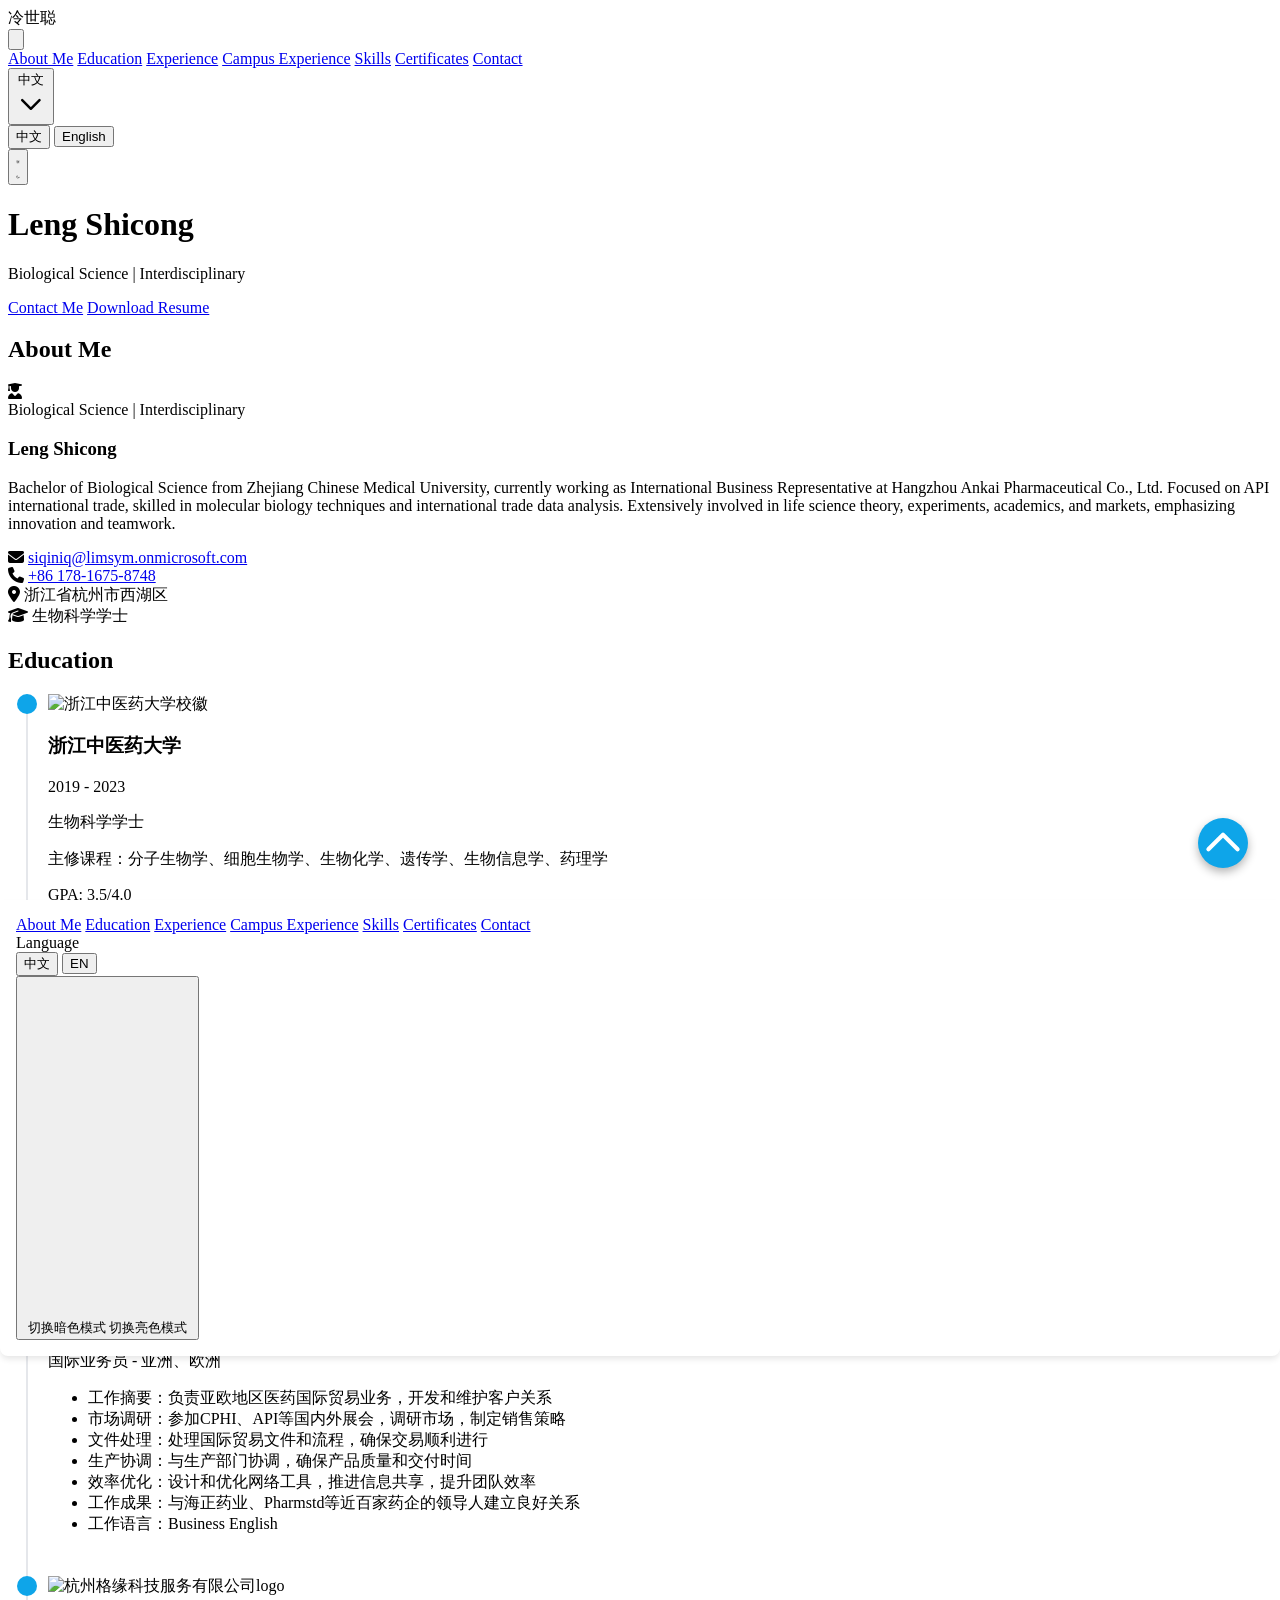
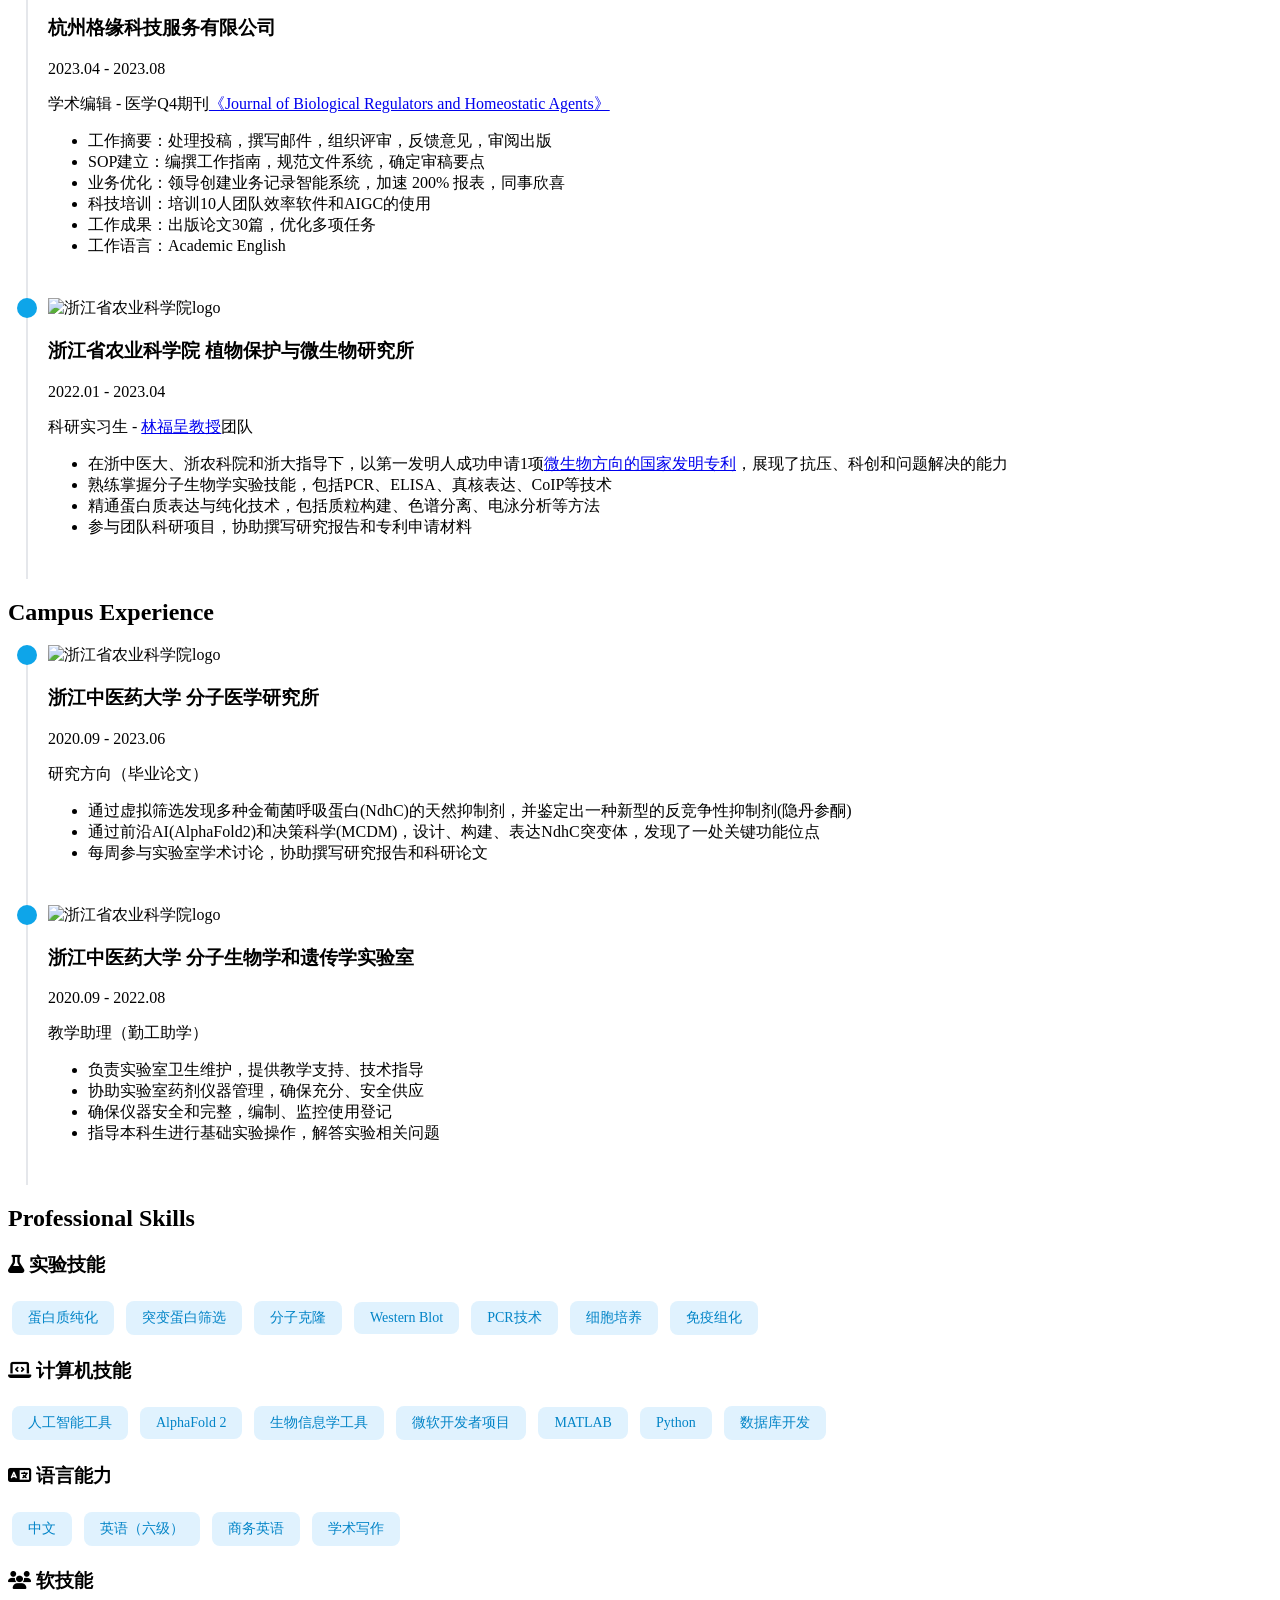
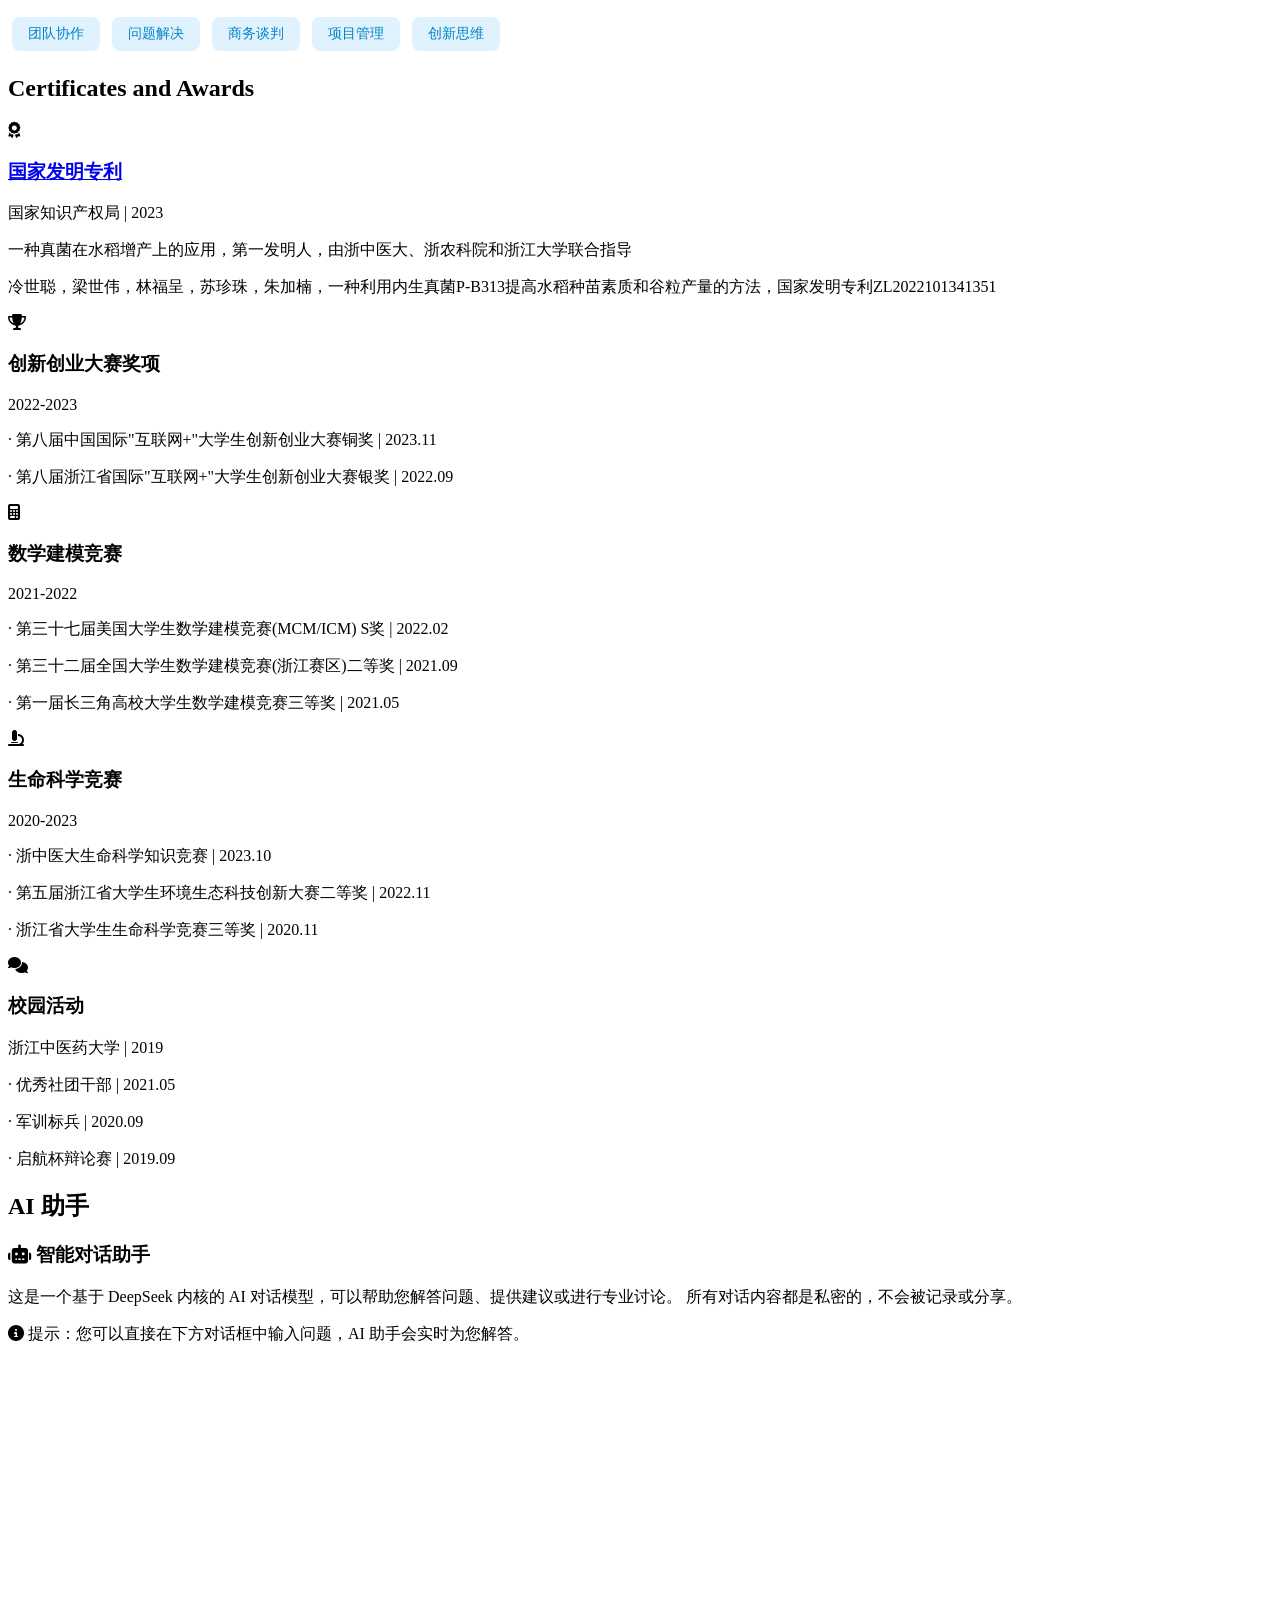
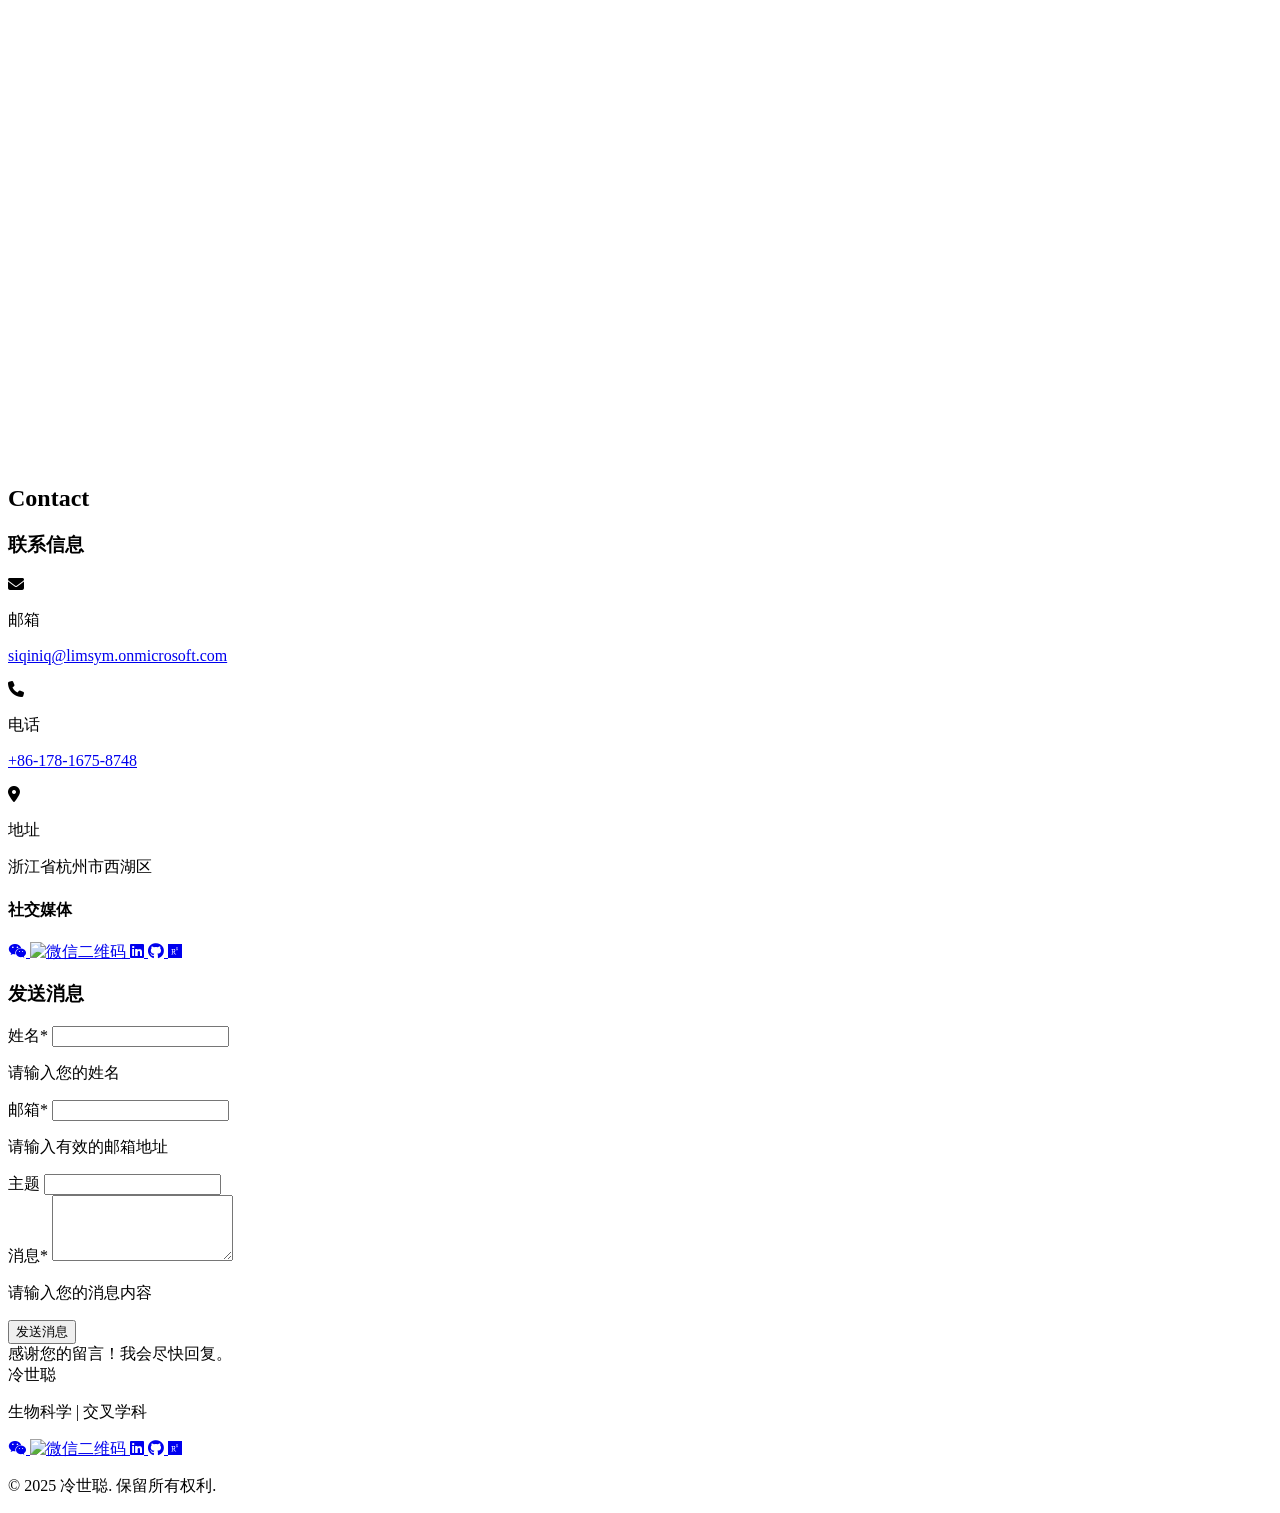
==== commit d5669910: "Add files via upload" ====
--- a/index.html
+++ b/index.html
@@ -361,7 +361,6 @@
             }
         }
     </style>
-<meta name="baidu-site-verification" content="codeva-Kt5o1gHUKD" />
 </head>
 
 <body class="bg-gray-50 text-gray-900 dark:bg-gray-900 dark:text-gray-100 font-sans">
@@ -890,7 +889,39 @@
                 </div>
             </div>
         </section>
-        
+
+        <!-- AI 助手 -->
+        <section id="ai-assistant" class="mb-20">
+            <h2 class="text-3xl font-bold mb-10 pb-2 border-b border-gray-200 dark:border-gray-700 fade-in">AI 助手</h2>
+            <div class="bg-white dark:bg-gray-800 rounded-xl shadow-md p-8 fade-in delay-1">
+                <div class="mb-6">
+                    <h3 class="text-xl font-semibold mb-4 flex items-center">
+                        <i class="fas fa-robot text-primary-600 dark:text-primary-400 mr-2"></i>
+                        智能对话助手
+                    </h3>
+                    <p class="text-gray-600 dark:text-gray-300 mb-4">
+                        这是一个基于 DeepSeek 内核的 AI 对话模型，可以帮助您解答问题、提供建议或进行专业讨论。
+                        所有对话内容都是私密的，不会被记录或分享。
+                    </p>
+                    <div class="bg-gray-50 dark:bg-gray-700 rounded-lg p-4 mb-6">
+                        <p class="text-sm text-gray-500 dark:text-gray-400">
+                            <i class="fas fa-info-circle mr-2"></i>
+                            提示：您可以直接在下方对话框中输入问题，AI 助手会实时为您解答。
+                        </p>
+                    </div>
+                </div>
+                <div class="rounded-lg overflow-hidden shadow-lg">
+                    <iframe
+                        src="https://udify.app/chatbot/44nOo22lcuL2qL91"
+                        style="width: 100%; height: 700px;"
+                        frameborder="0"
+                        allow="microphone"
+                        class="rounded-lg">
+                    </iframe>
+                </div>
+            </div>
+        </section>
+
         <!-- 联系方式 -->
         <section id="contact" class="mb-20">
             <h2 class="text-3xl font-bold mb-10 pb-2 border-b border-gray-200 dark:border-gray-700 fade-in">联系方式</h2>
@@ -1335,4 +1366,4 @@
         };
     </script>
 </body>
-</html>
+</html>
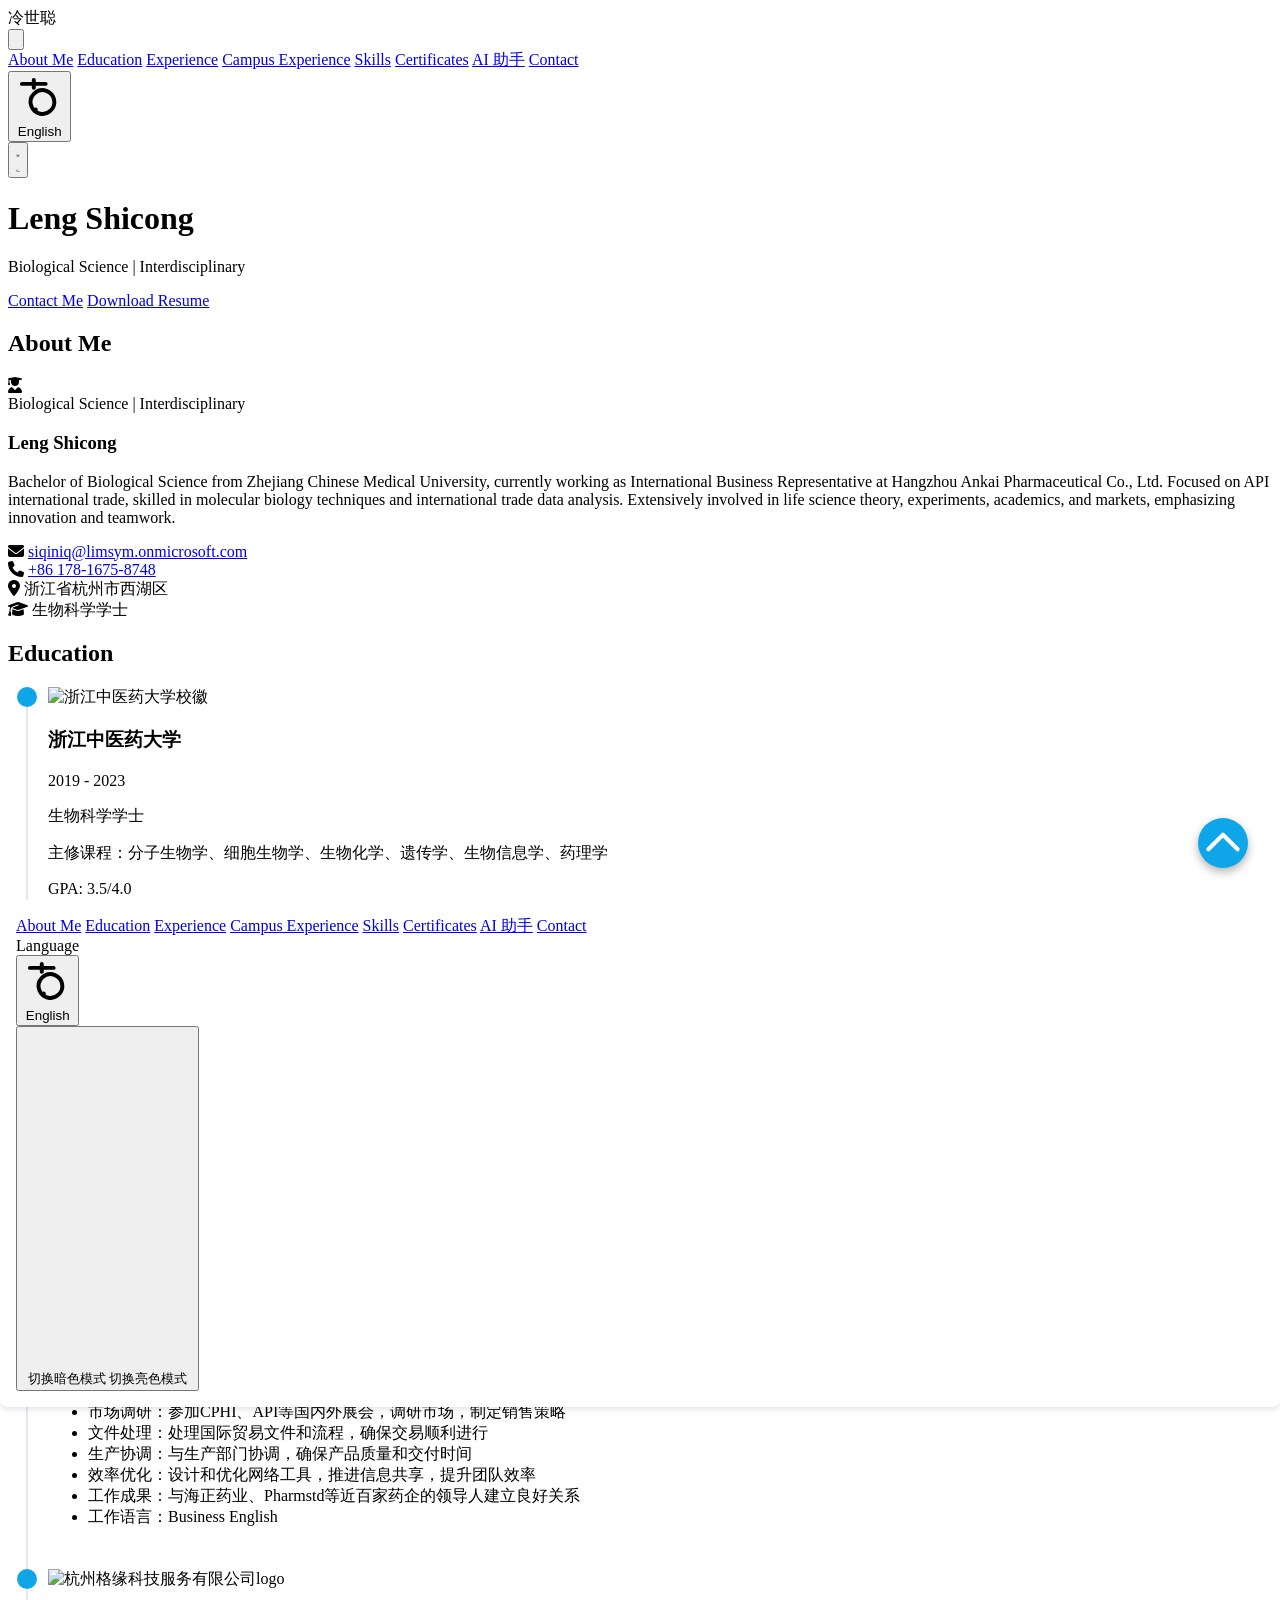
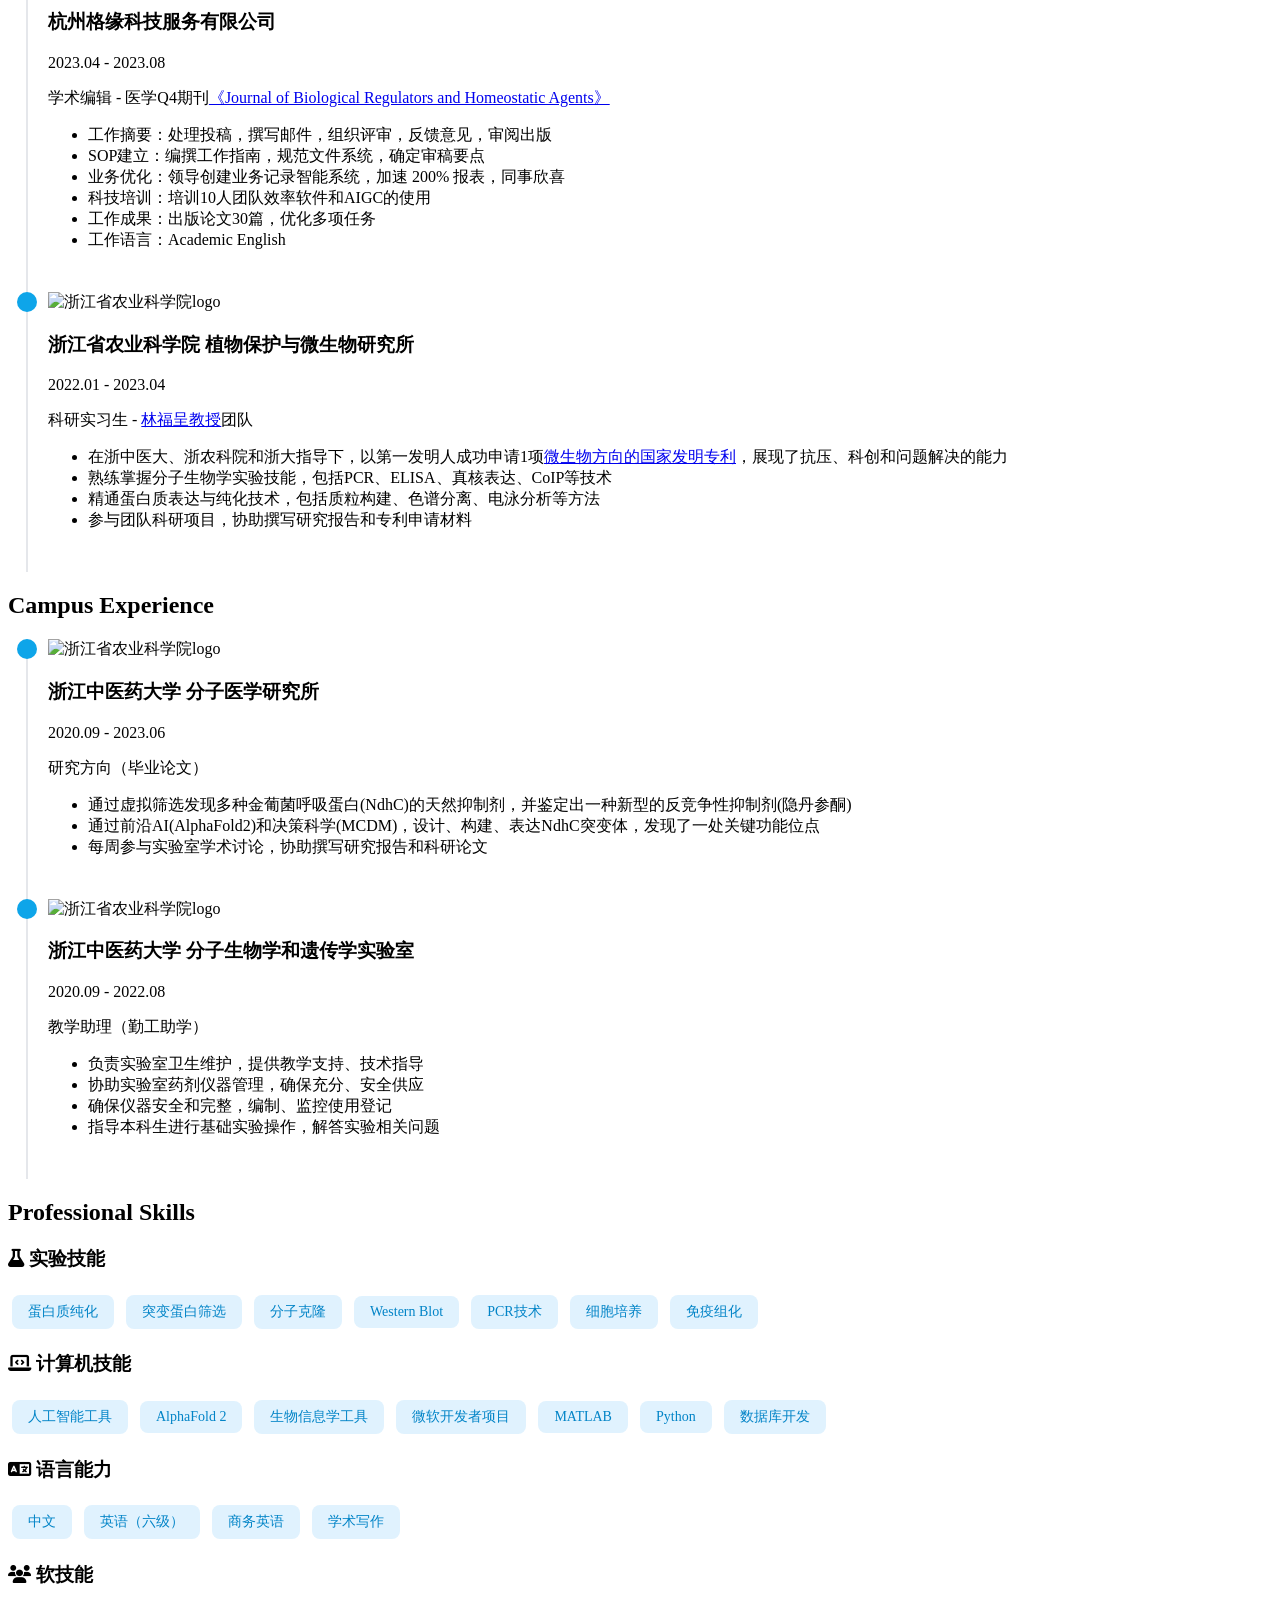
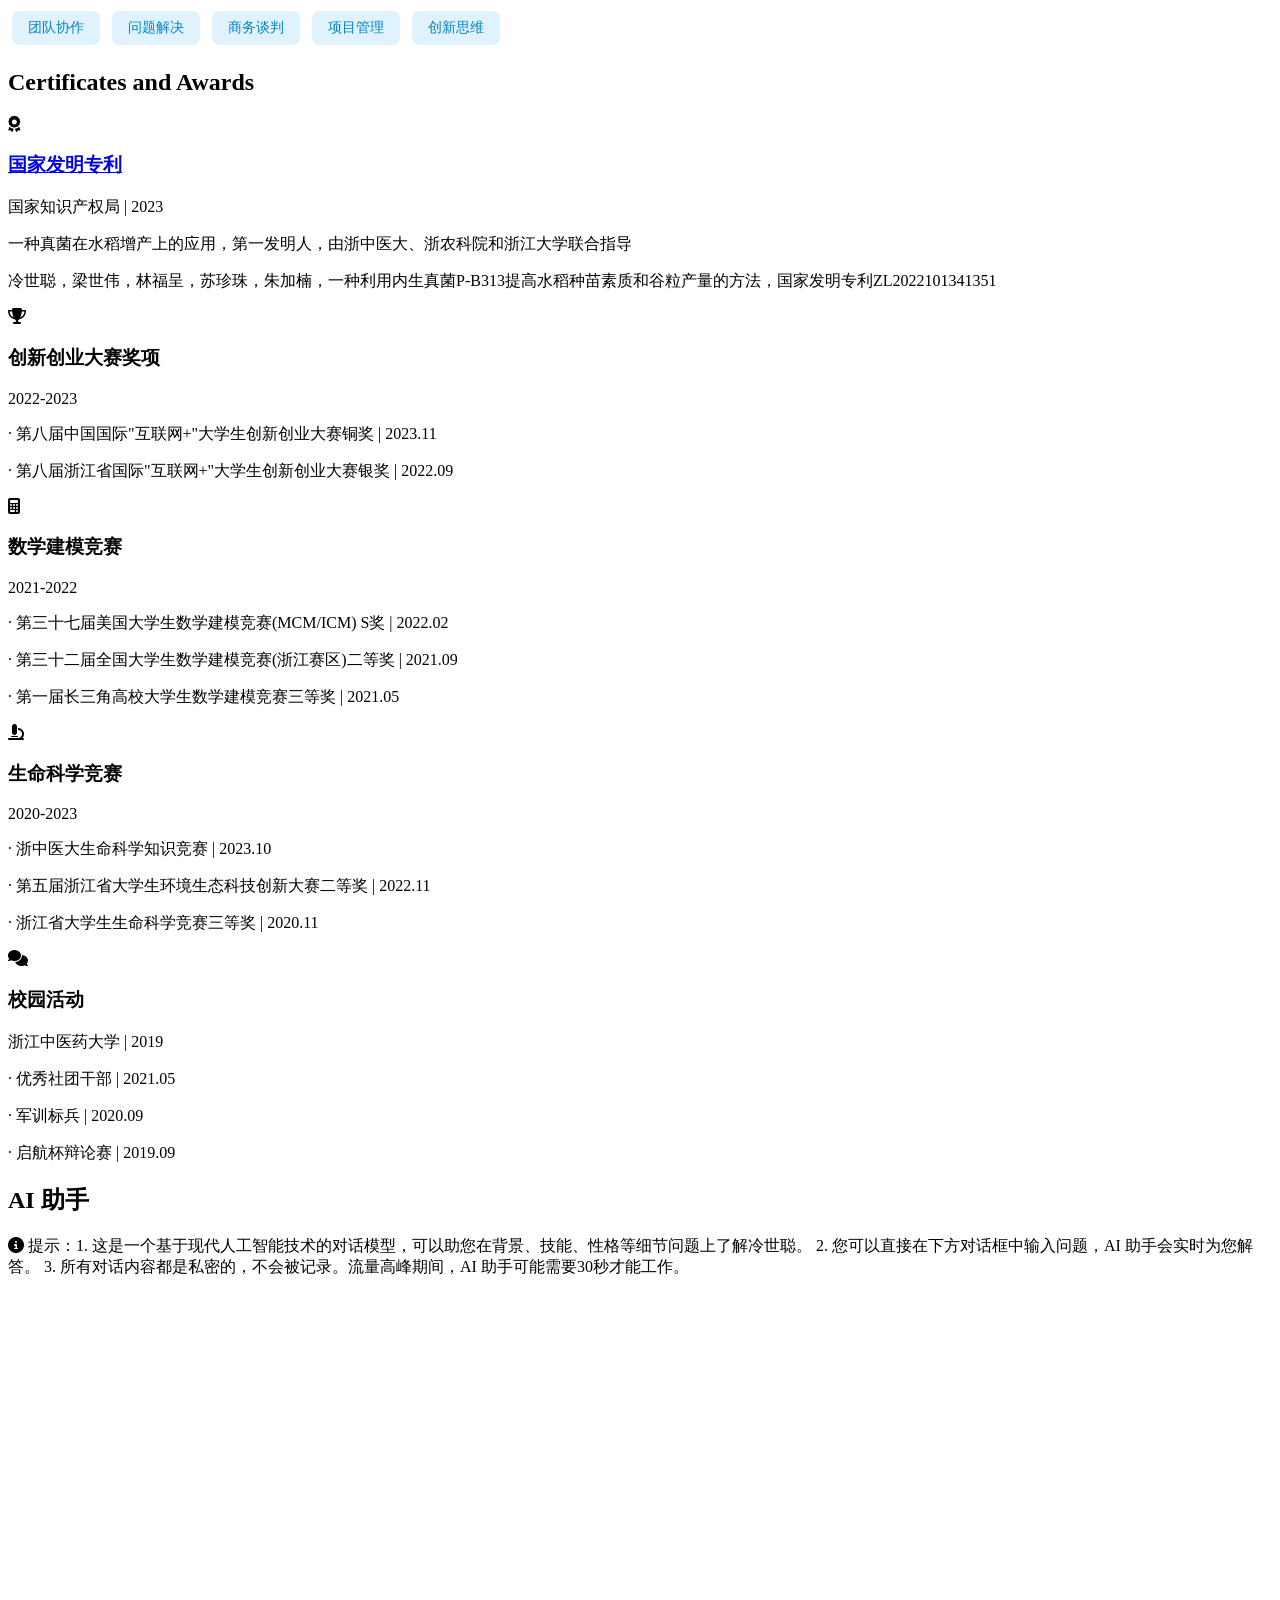
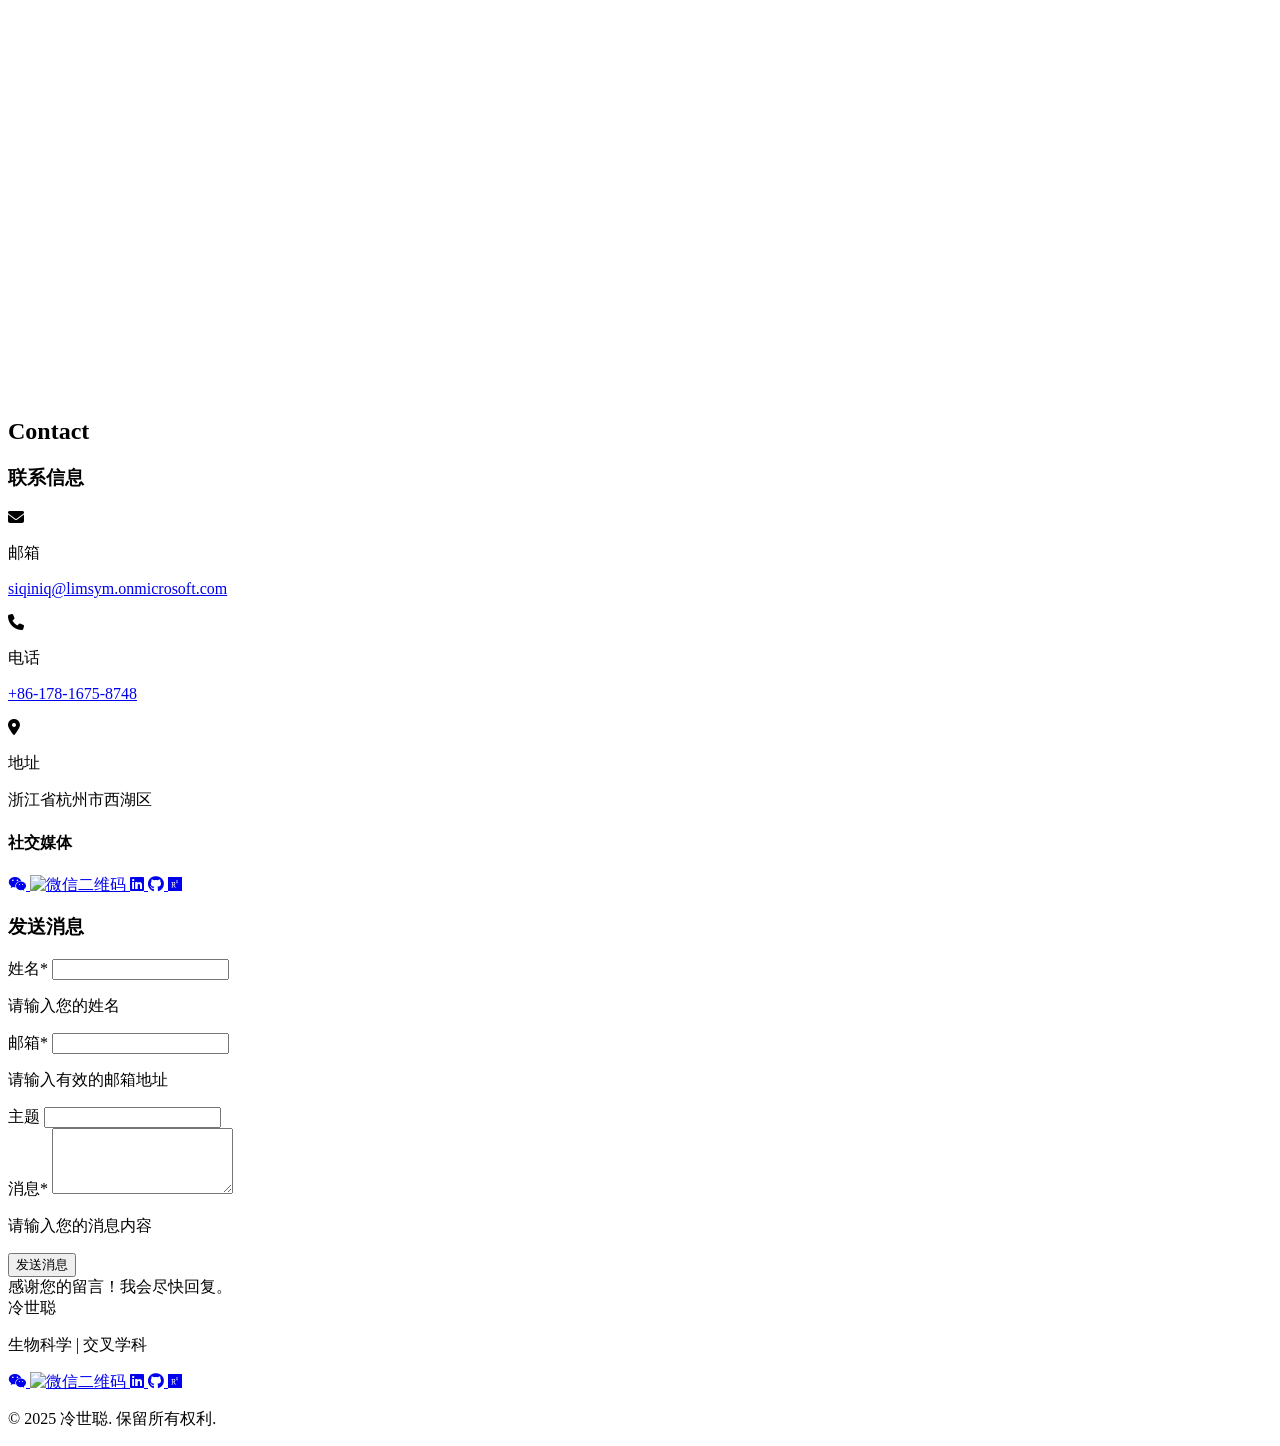
==== commit 44e0967e: "Add files via upload" ====
--- a/index.html
+++ b/index.html
@@ -443,21 +443,16 @@
                     <a href="#campus-experience" id="nav-campus" class="text-gray-600 hover:text-primary-600 dark:text-gray-300 dark:hover:text-primary-400 px-3 py-2 rounded-md text-sm font-medium">校园经历</a>
                     <a href="#skills" id="nav-skills" class="text-gray-600 hover:text-primary-600 dark:text-gray-300 dark:hover:text-primary-400 px-3 py-2 rounded-md text-sm font-medium">专业技能</a>
                     <a href="#certificates" id="nav-certificates" class="text-gray-600 hover:text-primary-600 dark:text-gray-300 dark:hover:text-primary-400 px-3 py-2 rounded-md text-sm font-medium">证书与奖项</a>
+                    <a href="#ai-assistant" id="nav-ai-assistant" class="text-gray-600 hover:text-primary-600 dark:text-gray-300 dark:hover:text-primary-400 px-3 py-2 rounded-md text-sm font-medium">AI 助手</a>
                     <a href="#contact" id="nav-contact" class="text-gray-600 hover:text-primary-600 dark:text-gray-300 dark:hover:text-primary-400 px-3 py-2 rounded-md text-sm font-medium">联系方式</a>
                     <!-- 语言切换按钮 -->
-                    <div class="relative inline-block text-left">
+                    <div class="inline-block">
                         <button id="language-switcher" class="flex items-center text-gray-600 hover:text-primary-600 dark:text-gray-300 dark:hover:text-primary-400 px-3 py-2 rounded-md text-sm font-medium">
-                            <span id="current-language">中文</span>
-                            <svg class="ml-1 h-4 w-4" fill="none" stroke="currentColor" viewBox="0 0 24 24" xmlns="http://www.w3.org/2000/svg">
-                                <path stroke-linecap="round" stroke-linejoin="round" stroke-width="2" d="M19 9l-7 7-7-7"></path>
+                            <svg class="mr-1 h-4 w-4" fill="none" stroke="currentColor" viewBox="0 0 24 24" xmlns="http://www.w3.org/2000/svg">
+                                <path stroke-linecap="round" stroke-linejoin="round" stroke-width="2" d="M3 5h12M9 3v4m1 12v-1m5.66-9.34a6 6 0 11-7.83 7.82 6 6 0 017.83-7.82z"></path>
                             </svg>
+                            <span id="current-language">English</span>
                         </button>
-                        <div id="language-dropdown" class="hidden absolute right-0 mt-2 w-24 rounded-md shadow-lg bg-white dark:bg-gray-800 ring-1 ring-black ring-opacity-5 z-50">
-                            <div class="py-1" role="menu" aria-orientation="vertical">
-                                <button onclick="switchLanguage('zh-CN')" class="block w-full text-left px-4 py-2 text-sm text-gray-700 dark:text-gray-300 hover:bg-gray-100 dark:hover:bg-gray-700" role="menuitem">中文</button>
-                                <button onclick="switchLanguage('en')" class="block w-full text-left px-4 py-2 text-sm text-gray-700 dark:text-gray-300 hover:bg-gray-100 dark:hover:bg-gray-700" role="menuitem">English</button>
-                            </div>
-                        </div>
                     </div>
                     <button onclick="toggleDarkMode()" class="p-2 rounded-full text-gray-600 hover:text-primary-600 dark:text-gray-300 dark:hover:text-primary-400 focus:outline-none">
                         <svg xmlns="http://www.w3.org/2000/svg" class="h-5 w-5 hidden dark:block" fill="none" viewBox="0 0 24 24" stroke="currentColor">
@@ -479,13 +474,18 @@
                     <a href="#campus-experience" class="text-gray-600 hover:text-primary-600 dark:text-gray-300 dark:hover:text-primary-400 px-3 py-2 rounded-md text-sm font-medium">校园经历</a>
                     <a href="#skills" class="text-gray-600 hover:text-primary-600 dark:text-gray-300 dark:hover:text-primary-400 px-3 py-2 rounded-md text-sm font-medium">专业技能</a>
                     <a href="#certificates" class="text-gray-600 hover:text-primary-600 dark:text-gray-300 dark:hover:text-primary-400 px-3 py-2 rounded-md text-sm font-medium">证书与奖项</a>
+                    <a href="#ai-assistant" class="text-gray-600 hover:text-primary-600 dark:text-gray-300 dark:hover:text-primary-400 px-3 py-2 rounded-md text-sm font-medium">AI 助手</a>
                     <a href="#contact" class="text-gray-600 hover:text-primary-600 dark:text-gray-300 dark:hover:text-primary-400 px-3 py-2 rounded-md text-sm font-medium">联系方式</a>
                     <!-- 移动端语言切换 -->
                     <div class="flex items-center justify-between text-gray-600 hover:text-primary-600 dark:text-gray-300 dark:hover:text-primary-400 px-3 py-2 rounded-md text-sm font-medium">
                         <span>语言 / Language</span>
-                        <div class="flex space-x-2">
-                            <button onclick="switchLanguage('zh-CN')" class="px-2 py-1 rounded bg-gray-100 dark:bg-gray-700 hover:bg-primary-100 dark:hover:bg-primary-900">中文</button>
-                            <button onclick="switchLanguage('en')" class="px-2 py-1 rounded bg-gray-100 dark:bg-gray-700 hover:bg-primary-100 dark:hover:bg-primary-900">EN</button>
+                        <div>
+                            <button id="mobile-language-switcher" class="flex items-center px-3 py-1 rounded bg-gray-100 dark:bg-gray-700 hover:bg-primary-100 dark:hover:bg-primary-900">
+                                <svg class="mr-1 h-4 w-4" fill="none" stroke="currentColor" viewBox="0 0 24 24" xmlns="http://www.w3.org/2000/svg">
+                                    <path stroke-linecap="round" stroke-linejoin="round" stroke-width="2" d="M3 5h12M9 3v4m1 12v-1m5.66-9.34a6 6 0 11-7.83 7.82 6 6 0 017.83-7.82z"></path>
+                                </svg>
+                                <span id="mobile-current-language">English</span>
+                            </button>
                         </div>
                     </div>
                     <button onclick="toggleDarkMode()" class="flex items-center text-gray-600 hover:text-primary-600 dark:text-gray-300 dark:hover:text-primary-400 px-3 py-2 rounded-md text-sm font-medium">
@@ -892,31 +892,21 @@
 
         <!-- AI 助手 -->
         <section id="ai-assistant" class="mb-20">
-            <h2 class="text-3xl font-bold mb-10 pb-2 border-b border-gray-200 dark:border-gray-700 fade-in">AI 助手</h2>
+            <h2 class="text-3xl font-bold mb-10 pb-2 border-b border-gray-200 dark:border-gray-700 fade-in" id="ai-assistant-title">AI 助手</h2>
             <div class="bg-white dark:bg-gray-800 rounded-xl shadow-md p-8 fade-in delay-1">
                 <div class="mb-6">
-                    <h3 class="text-xl font-semibold mb-4 flex items-center">
-                        <i class="fas fa-robot text-primary-600 dark:text-primary-400 mr-2"></i>
-                        智能对话助手
-                    </h3>
-                    <p class="text-gray-600 dark:text-gray-300 mb-4">
-                        这是一个基于 DeepSeek 内核的 AI 对话模型，可以帮助您解答问题、提供建议或进行专业讨论。
-                        所有对话内容都是私密的，不会被记录或分享。
-                    </p>
                     <div class="bg-gray-50 dark:bg-gray-700 rounded-lg p-4 mb-6">
-                        <p class="text-sm text-gray-500 dark:text-gray-400">
+                        <p class="text-sm text-gray-500 dark:text-gray-400" id="ai-assistant-tip">
                             <i class="fas fa-info-circle mr-2"></i>
-                            提示：您可以直接在下方对话框中输入问题，AI 助手会实时为您解答。
+                            提示：1. 这是一个基于现代人工智能技术的对话模型，可以助您在背景、技能、性格等细节问题上了解冷世聪。
+                            2. 您可以直接在下方对话框中输入问题，AI 助手会实时为您解答。
+                            3. 所有对话内容都是私密的，不会被记录。流量高峰期间，AI 助手可能需要30秒才能工作。
                         </p>
                     </div>
                 </div>
                 <div class="rounded-lg overflow-hidden shadow-lg">
-                    <iframe
-                        src="https://udify.app/chatbot/44nOo22lcuL2qL91"
-                        style="width: 100%; height: 700px;"
-                        frameborder="0"
-                        allow="microphone"
-                        class="rounded-lg">
+                    <iframe src="https://udify.app/chatbot/44nOo22lcuL2qL91" style="width: 100%; height: 700px;" frameborder="0"
+                        allow="microphone" class="rounded-lg">
                     </iframe>
                 </div>
             </div>
@@ -1073,179 +1063,30 @@
         </svg>
     </a>
 
-    <!-- 交互脚本 -->
+    <!-- 交互脚本已整合到页面功能初始化脚本中 -->
+
+    <!-- 页面功能初始化脚本 -->
     <script>
-        // 滚动监听和动态导航高亮
+        // 在DOMContentLoaded事件中统一初始化所有页面功能
         document.addEventListener('DOMContentLoaded', function() {
-            const sections = document.querySelectorAll('section[id]');
-            const navLinks = document.querySelectorAll('nav a');
-            
-            function highlightNavigation() {
-                let scrollY = window.pageYOffset;
-                
-                sections.forEach(section => {
-                    const sectionHeight = section.offsetHeight;
-                    const sectionTop = section.offsetTop - 100;
-                    const sectionId = section.getAttribute('id');
-                    
-                    if (scrollY > sectionTop && scrollY <= sectionTop + sectionHeight) {
-                        navLinks.forEach(link => {
-                            link.classList.remove('text-primary-600', 'dark:text-primary-400');
-                            link.classList.add('text-gray-600', 'dark:text-gray-300');
-                            
-                            if (link.getAttribute('href') === '#' + sectionId) {
-                                link.classList.remove('text-gray-600', 'dark:text-gray-300');
-                                link.classList.add('text-primary-600', 'dark:text-primary-400');
-                            }
-                        });
-                    }
+            // ===== 1. 移动端导航菜单 =====
+            const mobileMenuButton = document.getElementById('mobile-menu-button');
+            const mobileMenu = document.getElementById('mobile-menu');
+            
+            if (mobileMenuButton && mobileMenu) {
+                mobileMenuButton.addEventListener('click', () => {
+                    mobileMenu.classList.toggle('hidden');
                 });
-            }
-            
-            window.addEventListener('scroll', highlightNavigation);
-            highlightNavigation(); // 初始化高亮
-        });
-        
-        // 平滑滚动到锚点
-        document.querySelectorAll('a[href^="#"]').forEach(anchor => {
-            anchor.addEventListener('click', function (e) {
-                if (this.id !== 'backToTop') { // 跳过回到顶部按钮的处理
-                    e.preventDefault();
-                    
-                    const targetId = this.getAttribute('href');
-                    const targetElement = document.querySelector(targetId);
-                    
-                    if (targetElement) {
-                        window.scrollTo({
-                            top: targetElement.offsetTop - 80, // 考虑导航栏高度
-                            behavior: 'smooth'
-                        });
-                    }
-                }
-            });
-        });
-        
-        // 表单验证和提交处理
-        const contactForm = document.getElementById('contactForm');
-        if (contactForm) {
-            contactForm.addEventListener('submit', function(e) {
-                let isValid = true;
-                
-                // 验证姓名
-                const nameInput = document.getElementById('name');
-                const nameError = document.getElementById('nameError');
-                if (!nameInput.value.trim()) {
-                    e.preventDefault();
-                    nameError.classList.remove('hidden');
-                    isValid = false;
-                } else {
-                    nameError.classList.add('hidden');
-                }
-                
-                // 验证邮箱
-                const emailInput = document.getElementById('email');
-                const emailError = document.getElementById('emailError');
-                const emailPattern = /^[^\s@]+@[^\s@]+\.[^\s@]+$/;
-                if (!emailPattern.test(emailInput.value)) {
-                    e.preventDefault();
-                    emailError.classList.remove('hidden');
-                    isValid = false;
-                } else {
-                    emailError.classList.add('hidden');
-                }
-                
-                // 验证消息
-                const messageInput = document.getElementById('message');
-                const messageError = document.getElementById('messageError');
-                if (!messageInput.value.trim()) {
-                    e.preventDefault();
-                    messageError.classList.remove('hidden');
-                    isValid = false;
-                } else {
-                    messageError.classList.add('hidden');
-                }
-                
-                if (isValid) {
-                    // 禁用提交按钮防止重复提交
-                    document.getElementById('submitBtn').disabled = true;
-                    
-                    // 阻止默认表单提交行为
-                    e.preventDefault();
-                    
-                    // 显示本地提交中状态
-                    const formSuccess = document.getElementById('formSuccess');
-                    formSuccess.textContent = window.formSubmittingText || "正在提交...";
-                    formSuccess.classList.remove('hidden');
-                    
-                    // 使用AJAX异步提交表单
-                    const formData = new FormData(contactForm);
-                    const formAction = contactForm.getAttribute('action');
-                    
-                    fetch(formAction, {
-                        method: 'POST',
-                        body: formData,
-                        headers: {
-                            'Accept': 'application/json'
-                        }
-                    })
-                    .then(response => {
-                        // 无论成功与否都显示成功消息（FormSubmit总是返回重定向）
-                        formSuccess.textContent = window.formSuccessText || "消息发送成功，感谢您的留言！";
-                        
-                        // 重置表单
-                        contactForm.reset();
-                        
-                        // 3秒后重新启用提交按钮
-                        setTimeout(() => {
-                            document.getElementById('submitBtn').disabled = false;
-                        }, 3000);
-                    })
-                    .catch(error => {
-                        // 发生错误时也给用户反馈
-                        formSuccess.textContent = window.formErrorText || "发生未知错误，有劳手动发送邮件！";
-                        
-                        // 重置表单
-                        // contactForm.reset();
-                        
-                        // 3秒后重新启用提交按钮
-                        setTimeout(() => {
-                            document.getElementById('submitBtn').disabled = false;
-                        }, 3000);
+                
+                // 点击导航链接后关闭菜单
+                document.querySelectorAll('#mobile-menu a').forEach(link => {
+                    link.addEventListener('click', () => {
+                        mobileMenu.classList.add('hidden');
                     });
-                }
-                else {
-                    // 如果验证失败，阻止表单提交
-                    e.preventDefault();
-                }
-            });
-        }
-    </script>
-
-    <!-- 移动端导航脚本 -->
-    <script>
-        // 移动端导航菜单
-        const mobileMenuButton = document.getElementById('mobile-menu-button');
-        const mobileMenu = document.getElementById('mobile-menu');
-        
-        if (mobileMenuButton && mobileMenu) {
-            mobileMenuButton.addEventListener('click', () => {
-                mobileMenu.classList.toggle('hidden');
-            });
-            
-            // 点击导航链接后关闭菜单
-            document.querySelectorAll('#mobile-menu a').forEach(link => {
-                link.addEventListener('click', () => {
-                    mobileMenu.classList.add('hidden');
                 });
-            });
-        }
-    </script>
-
-    <!-- 图片和回到顶部按钮修复脚本 -->
-    <script>
-        // 在DOMContentLoaded事件中初始化页面功能
-        document.addEventListener('DOMContentLoaded', function() {
-            // 图片路径处理与回退策略
+            }
+            
+            // ===== 2. 图片路径处理与回退策略 =====
             function fixImagePaths() {
                 // 尝试使用 .jpg 作为主格式
                 document.querySelectorAll('img').forEach(img => {
@@ -1283,7 +1124,7 @@
             // 立即执行图片修复
             fixImagePaths();
             
-            // 回到顶部按钮
+            // ===== 3. 回到顶部按钮 =====
             const backToTopButton = document.getElementById('backToTop');
             if (backToTopButton) {
                 // 处理初始显示状态
@@ -1312,58 +1153,167 @@
                     });
                 });
             }
+            
+            // ===== 4. 语言切换功能 =====
+            const languageSwitcher = document.getElementById('language-switcher');
+            const mobileLanguageSwitcher = document.getElementById('mobile-language-switcher');
+            
+            // 桌面端语言切换
+            if (languageSwitcher) {
+                languageSwitcher.addEventListener('click', function() {
+                    const newLang = currentLanguage === 'zh-CN' ? 'en' : 'zh-CN';
+                    switchLanguage(newLang);
+                });
+            }
+            
+            // 移动端语言切换
+            if (mobileLanguageSwitcher) {
+                mobileLanguageSwitcher.addEventListener('click', function() {
+                    const newLang = currentLanguage === 'zh-CN' ? 'en' : 'zh-CN';
+                    switchLanguage(newLang);
+                });
+            }
+            
+            // ===== 5. 表单验证和提交处理 =====
+            const contactForm = document.getElementById('contactForm');
+            if (contactForm) {
+                contactForm.addEventListener('submit', function(e) {
+                    let isValid = true;
+                    
+                    // 验证姓名
+                    const nameInput = document.getElementById('name');
+                    const nameError = document.getElementById('nameError');
+                    if (!nameInput.value.trim()) {
+                        e.preventDefault();
+                        nameError.classList.remove('hidden');
+                        isValid = false;
+                    } else {
+                        nameError.classList.add('hidden');
+                    }
+                    
+                    // 验证邮箱
+                    const emailInput = document.getElementById('email');
+                    const emailError = document.getElementById('emailError');
+                    const emailPattern = /^[^\s@]+@[^\s@]+\.[^\s@]+$/;
+                    if (!emailPattern.test(emailInput.value)) {
+                        e.preventDefault();
+                        emailError.classList.remove('hidden');
+                        isValid = false;
+                    } else {
+                        emailError.classList.add('hidden');
+                    }
+                    
+                    // 验证消息
+                    const messageInput = document.getElementById('message');
+                    const messageError = document.getElementById('messageError');
+                    if (!messageInput.value.trim()) {
+                        e.preventDefault();
+                        messageError.classList.remove('hidden');
+                        isValid = false;
+                    } else {
+                        messageError.classList.add('hidden');
+                    }
+                    
+                    if (isValid) {
+                        // 禁用提交按钮防止重复提交
+                        document.getElementById('submitBtn').disabled = true;
+                        
+                        // 阻止默认表单提交行为
+                        e.preventDefault();
+                        
+                        // 显示本地提交中状态
+                        const formSuccess = document.getElementById('formSuccess');
+                        formSuccess.textContent = window.formSubmittingText || "正在提交...";
+                        formSuccess.classList.remove('hidden');
+                        
+                        // 使用AJAX异步提交表单
+                        const formData = new FormData(contactForm);
+                        const formAction = contactForm.getAttribute('action');
+                        
+                        fetch(formAction, {
+                            method: 'POST',
+                            body: formData,
+                            headers: {
+                                'Accept': 'application/json'
+                            }
+                        })
+                        .then(response => {
+                            // 无论成功与否都显示成功消息（FormSubmit总是返回重定向）
+                            formSuccess.textContent = window.formSuccessText || "消息发送成功，感谢您的留言！";
+                            
+                            // 重置表单
+                            contactForm.reset();
+                            
+                            // 3秒后重新启用提交按钮
+                            setTimeout(() => {
+                                document.getElementById('submitBtn').disabled = false;
+                            }, 3000);
+                        })
+                        .catch(error => {
+                            // 发生错误时也给用户反馈
+                            formSuccess.textContent = window.formErrorText || "发生未知错误，有劳手动发送邮件！";
+                            
+                            // 3秒后重新启用提交按钮
+                            setTimeout(() => {
+                                document.getElementById('submitBtn').disabled = false;
+                            }, 3000);
+                        });
+                    }
+                    else {
+                        // 如果验证失败，阻止表单提交
+                        e.preventDefault();
+                    }
+                });
+            }
+            
+            // ===== 6. 滚动监听和动态导航高亮 =====
+            const sections = document.querySelectorAll('section[id]');
+            const navLinks = document.querySelectorAll('nav a');
+            
+            function highlightNavigation() {
+                let scrollY = window.pageYOffset;
+                
+                sections.forEach(section => {
+                    const sectionHeight = section.offsetHeight;
+                    const sectionTop = section.offsetTop - 100;
+                    const sectionId = section.getAttribute('id');
+                    
+                    if (scrollY > sectionTop && scrollY <= sectionTop + sectionHeight) {
+                        navLinks.forEach(link => {
+                            link.classList.remove('text-primary-600', 'dark:text-primary-400');
+                            link.classList.add('text-gray-600', 'dark:text-gray-300');
+                            
+                            if (link.getAttribute('href') === '#' + sectionId) {
+                                link.classList.remove('text-gray-600', 'dark:text-gray-300');
+                                link.classList.add('text-primary-600', 'dark:text-primary-400');
+                            }
+                        });
+                    }
+                });
+            }
+            
+            window.addEventListener('scroll', highlightNavigation);
+            highlightNavigation(); // 初始化高亮
+            
+            // ===== 7. 平滑滚动到锚点 =====
+            document.querySelectorAll('a[href^="#"]').forEach(anchor => {
+                anchor.addEventListener('click', function (e) {
+                    if (this.id !== 'backToTop') { // 跳过回到顶部按钮的处理
+                        e.preventDefault();
+                        
+                        const targetId = this.getAttribute('href');
+                        const targetElement = document.querySelector(targetId);
+                        
+                        if (targetElement) {
+                            window.scrollTo({
+                                top: targetElement.offsetTop - 80, // 考虑导航栏高度
+                                behavior: 'smooth'
+                            });
+                        }
+                    }
+                });
+            });
         });
-    </script>
-    
-    <!-- 语言切换脚本 -->
-    <script>
-        // 语言切换下拉菜单
-        document.addEventListener('DOMContentLoaded', function() {
-            const languageSwitcher = document.getElementById('language-switcher');
-            const languageDropdown = document.getElementById('language-dropdown');
-            
-            if (languageSwitcher && languageDropdown) {
-                // 点击切换按钮显示/隐藏下拉菜单
-                languageSwitcher.addEventListener('click', function(e) {
-                    e.stopPropagation();
-                    languageDropdown.classList.toggle('hidden');
-                });
-                
-                // 点击页面其他地方关闭下拉菜单
-                document.addEventListener('click', function() {
-                    languageDropdown.classList.add('hidden');
-                });
-                
-                // 阻止下拉菜单点击事件冒泡
-                languageDropdown.addEventListener('click', function(e) {
-                    e.stopPropagation();
-                });
-            }
-            
-            // 初始化语言设置
-            initLanguage();
-            
-            // 更新当前语言显示
-            updateCurrentLanguageDisplay();
-        });
-        
-        // 更新当前语言显示
-        function updateCurrentLanguageDisplay() {
-            const currentLanguageElement = document.getElementById('current-language');
-            if (currentLanguageElement) {
-                currentLanguageElement.textContent = currentLanguage === 'zh-CN' ? '中文' : 'English';
-            }
-            
-            // 更新HTML文档的lang属性
-            document.getElementById('html-document').lang = currentLanguage === 'zh-CN' ? 'zh-CN' : 'en';
-        }
-        
-        // 重写switchLanguage函数，添加更新当前语言显示的功能
-        const originalSwitchLanguage = switchLanguage;
-        switchLanguage = function(lang) {
-            originalSwitchLanguage(lang);
-            updateCurrentLanguageDisplay();
-        };
     </script>
 </body>
 </html>
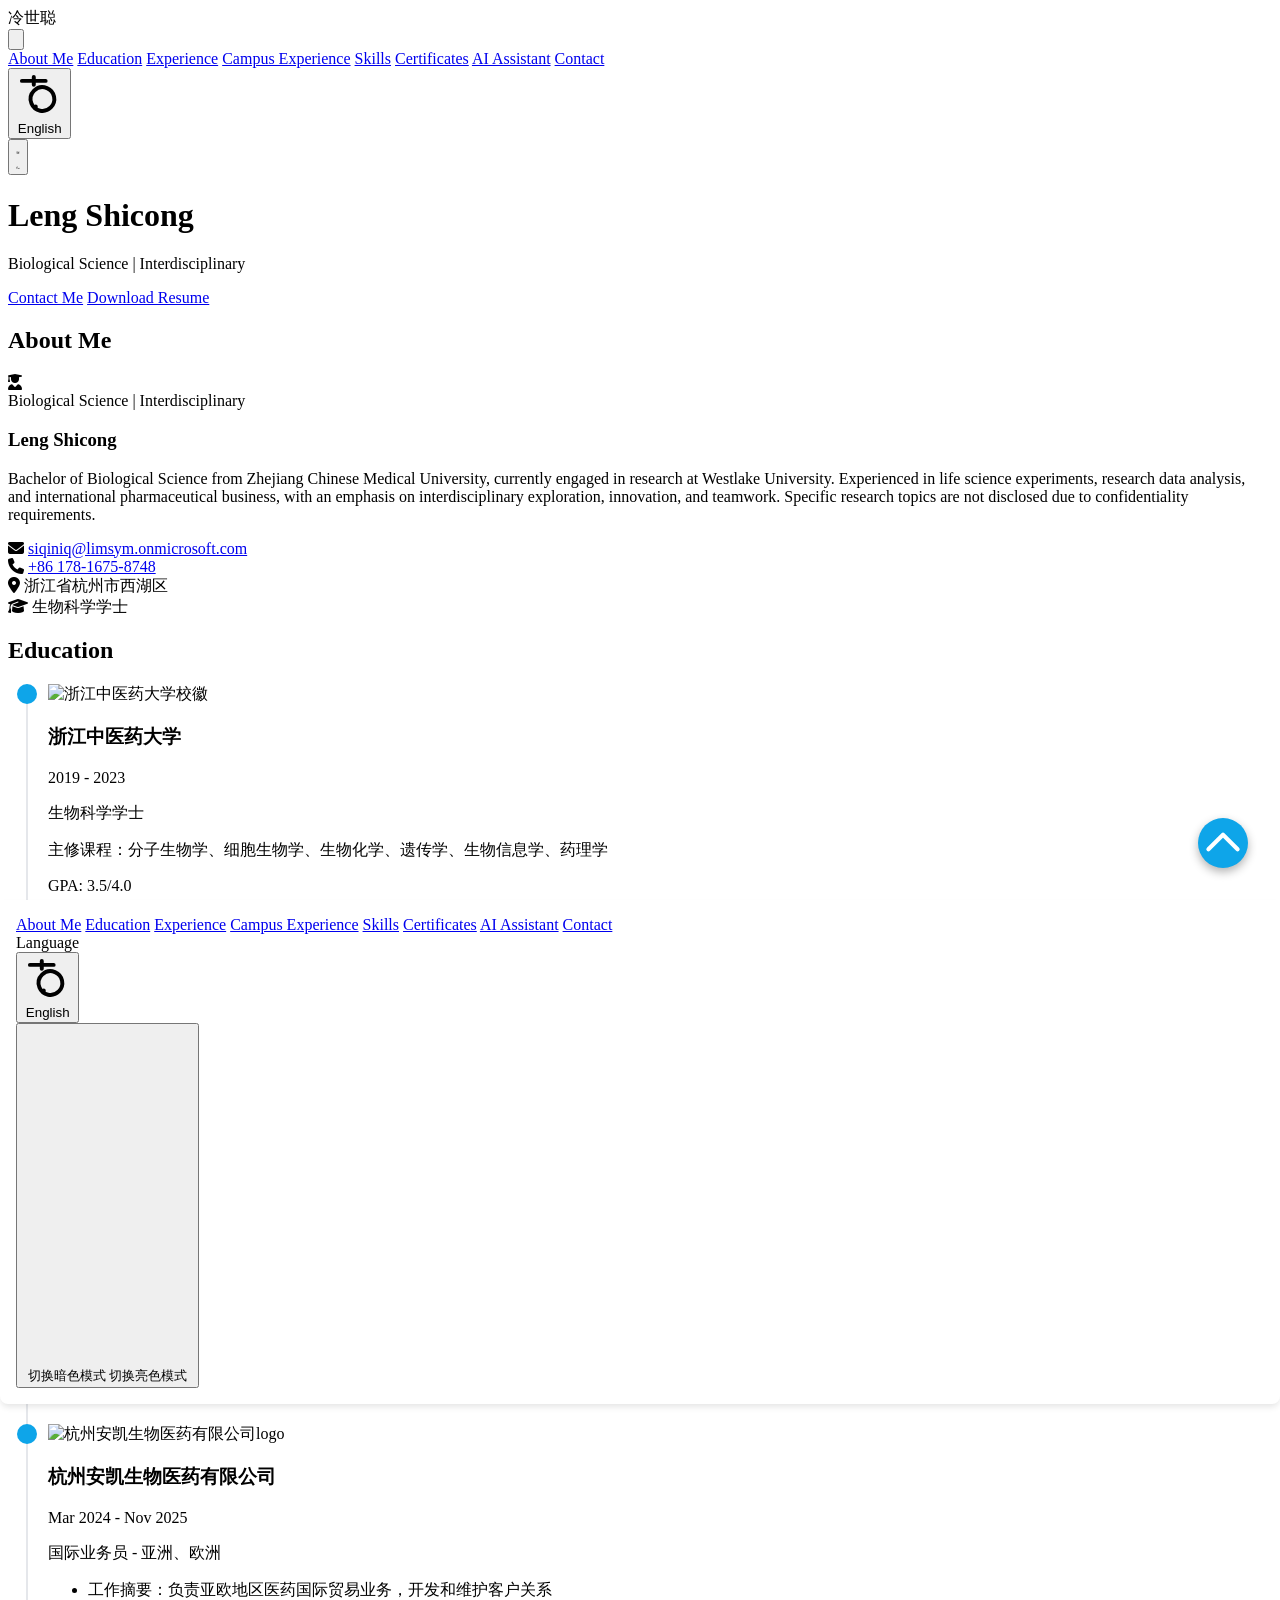
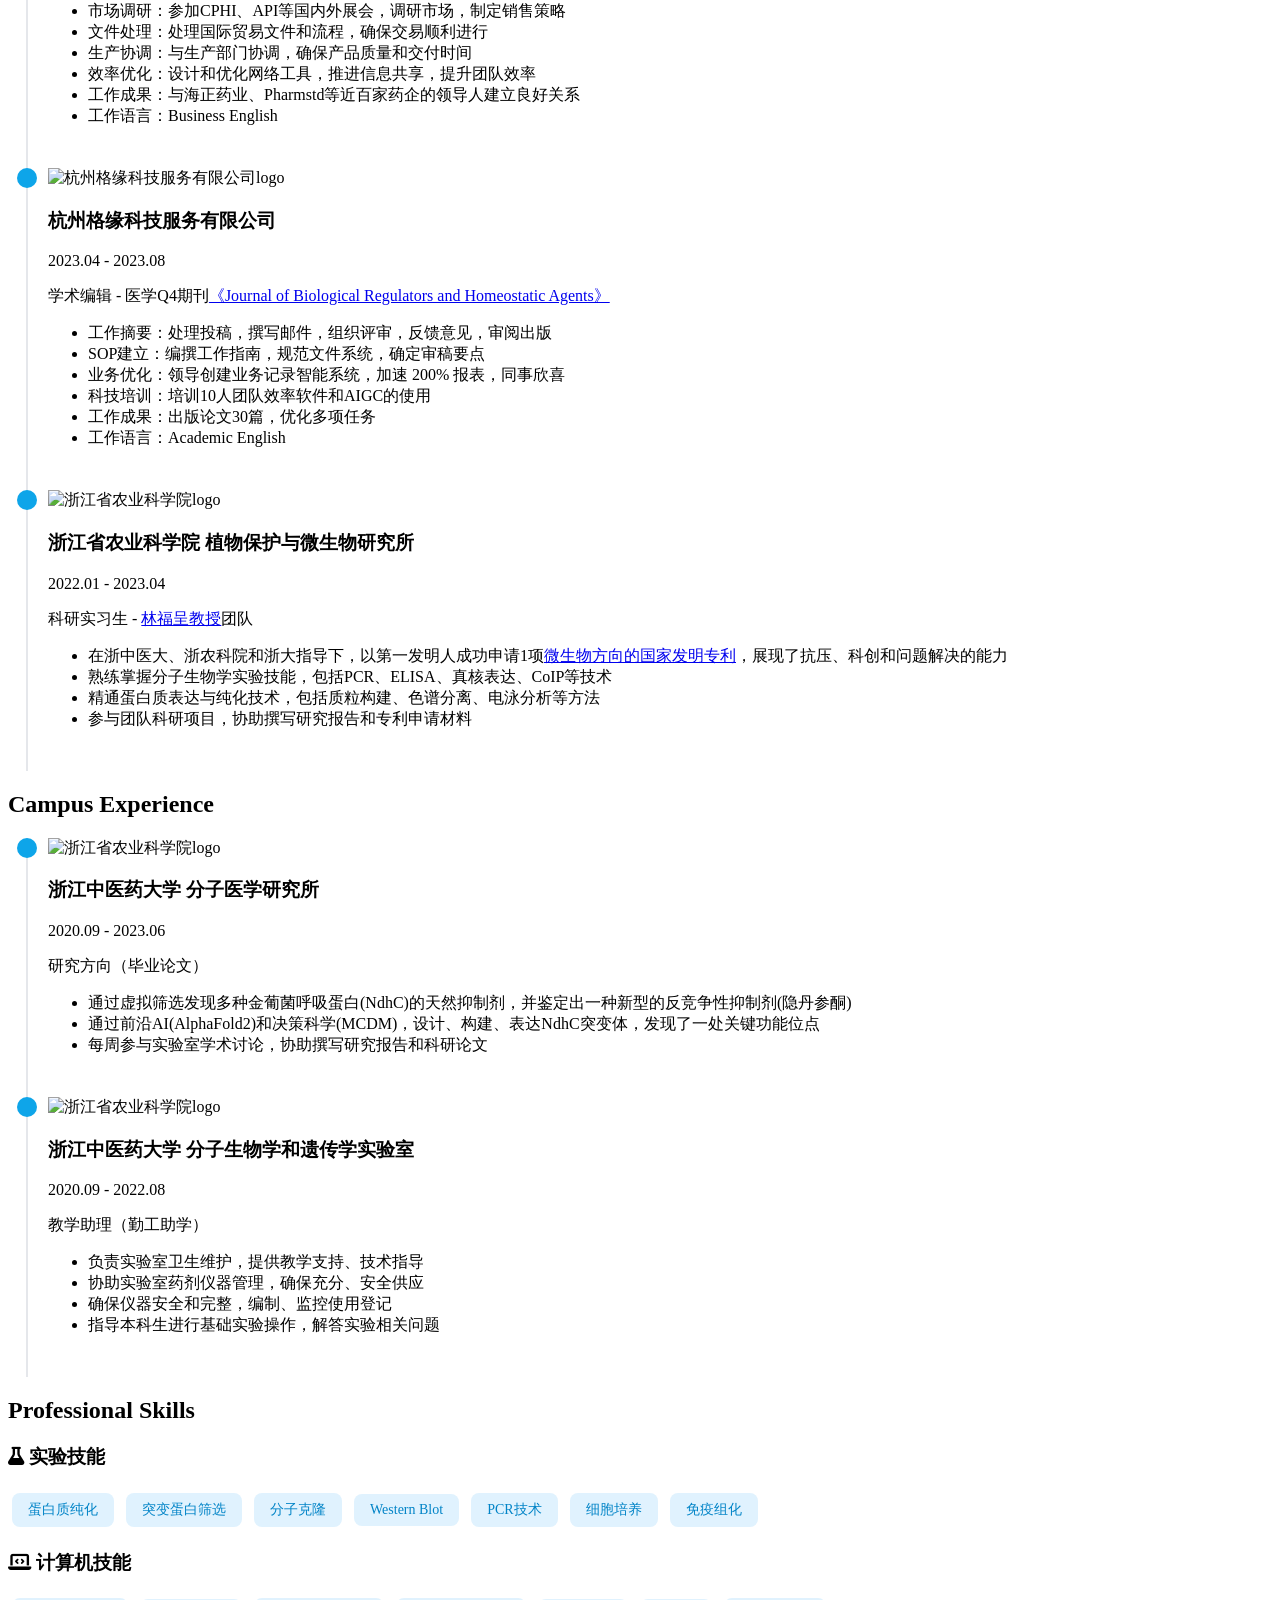
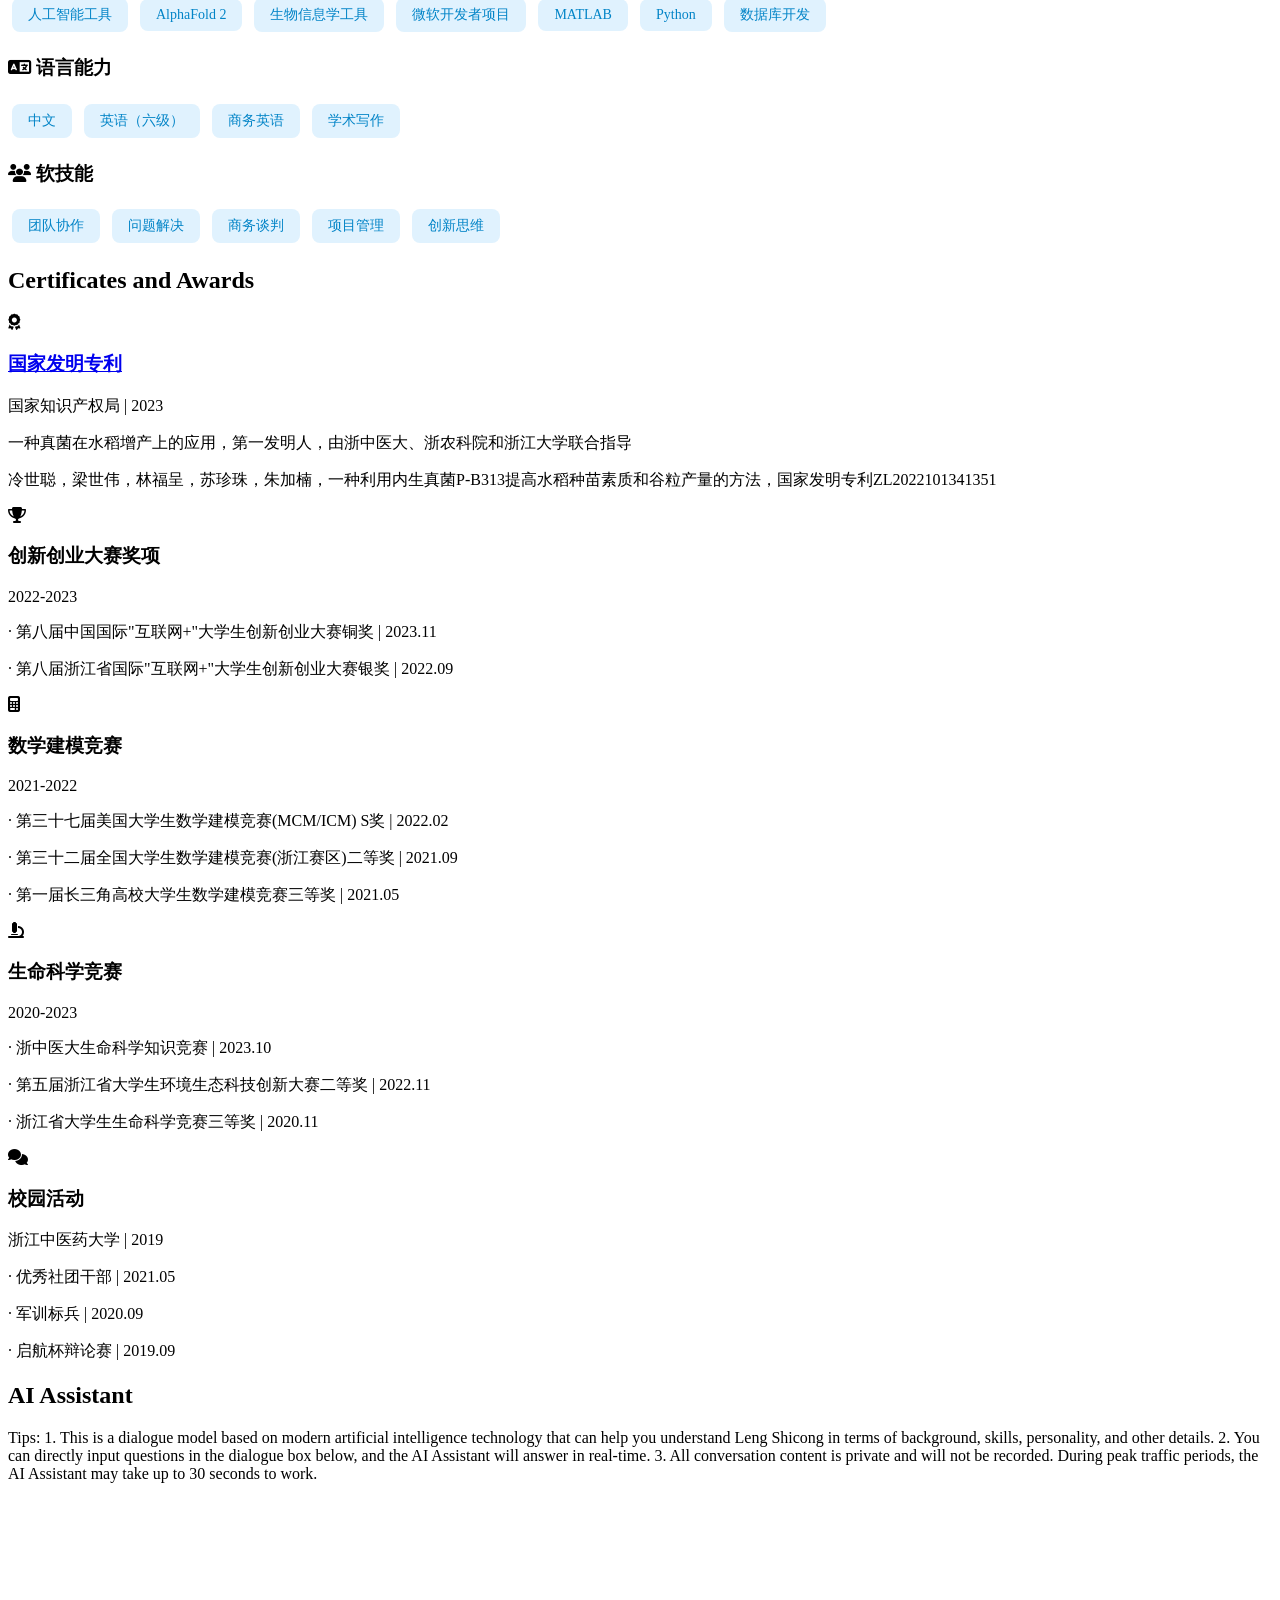
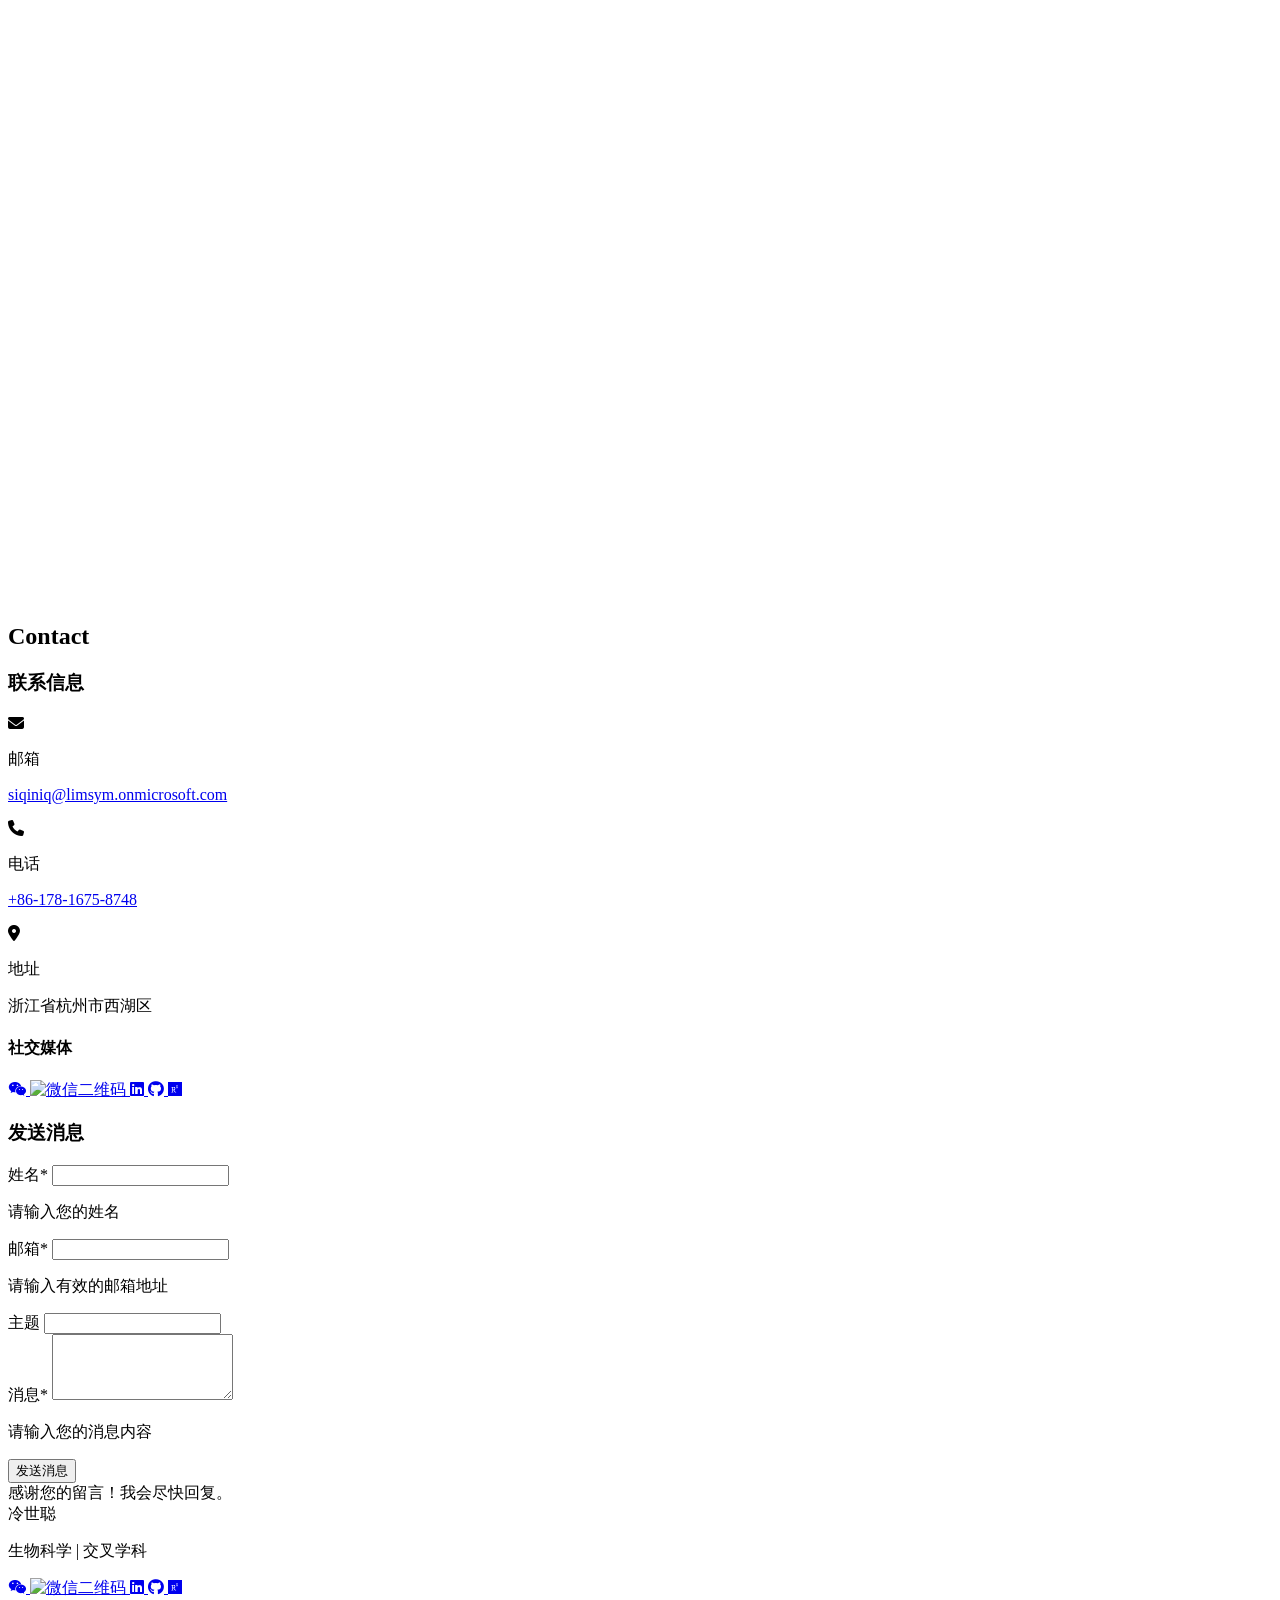
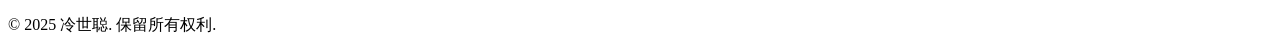
==== commit 16a94714: "Update current work experience" ====
--- a/index.html
+++ b/index.html
@@ -5,8 +5,8 @@
     <meta name="viewport" content="width=device-width, initial-scale=1.0">
     <title>Resume</title>
     <!-- 添加页面描述和关键词 -->
-    <meta name="description" content="冷世聪的个人简历网站，展示生物科学和医药业务相关经验与技能">
-    <meta name="keywords" content="冷世聪,简历,生物科学,医药业务,研究助理,浙江中医药大学">
+    <meta name="description" content="冷世聪的个人简历网站，展示生命科学研究、医药业务相关经验与技能">
+    <meta name="keywords" content="冷世聪,简历,生命科学,科研,医药业务,西湖大学,浙江中医药大学">
     <!-- 引入语言文件 -->
     <script src="language.js" defer></script>          
     <!-- 添加网站图标 -->
@@ -544,7 +544,7 @@
                         <div class="uppercase tracking-wide text-sm text-primary-600 dark:text-primary-400 font-semibold">生物科学 | 学科交叉</div>
                         <h3 class="mt-2 text-2xl font-semibold">冷世聪</h3>
                         <p class="mt-4 text-gray-600 dark:text-gray-300 leading-relaxed">
-                            浙江中医药大学生物科学学士，现任杭州安凯生物医药有限公司国际业务员。专注于原料药对外贸易，擅长分子生物学技术和国际贸易数据分析。广泛涉猎生命科学的理论、实验、学术和市场，注重创新与团队协作。
+                            浙江中医药大学生物科学学士，现于西湖大学从事研究工作。具有生命科学实验、科研数据分析与医药国际业务经验，注重跨学科探索、创新与团队协作。具体研究课题因保密要求不公开。
                         </p>
                         <div class="mt-6 grid grid-cols-1 md:grid-cols-2 gap-4">
                             <div class="flex items-center">
@@ -612,9 +612,30 @@
         
         <!-- 工作经历 -->
         <section id="experience" class="mb-20">
-            <h2 class="text-3xl font-bold mb-10 pb-2 border-b border-gray-200 dark:border-gray-700 fade-in">工作经历</h2>
-            <div class="timeline-container fade-in delay-1">
-                <div class="timeline-item">
+            <h2 class="text-3xl font-bold mb-10 pb-2 border-b border-gray-200 dark:border-gray-700 fade-in">工作经历</h2>
+            <div class="timeline-container fade-in delay-1">
+                <div class="timeline-item" id="experience-westlake">
+                    <div class="timeline-dot"></div>
+                    <div class="bg-white dark:bg-gray-800 rounded-lg shadow-md p-6 hover-card">
+                        <div class="flex flex-col md:flex-row md:justify-between md:items-center">
+                            <div class="flex items-center">
+                                <div class="w-12 h-12 mr-3 rounded-full flex items-center justify-center bg-blue-50 dark:bg-blue-900/30" aria-hidden="true">
+                                    <i class="fas fa-university text-xl text-blue-700 dark:text-blue-300"></i>
+                                </div>
+                                <h3 class="text-xl font-semibold text-gray-900 dark:text-white" data-i18n="company_westlake">西湖大学</h3>
+                            </div>
+                            <span class="text-primary-600 dark:text-primary-400 font-medium" data-i18n="date_westlake">2025.12 - 至今</span>
+                        </div>
+                        <p class="mt-2 text-gray-600 dark:text-gray-300" data-i18n="position_westlake">研究工作</p>
+                        <div class="mt-4 text-gray-600 dark:text-gray-300">
+                            <ul class="list-disc list-inside space-y-2">
+                                <li data-i18n="desc_westlake_confidential">具体研究课题因保密要求不公开</li>
+                            </ul>
+                        </div>
+                    </div>
+                </div>
+
+                <div class="timeline-item" id="experience-ankai">
                     <div class="timeline-dot"></div>
                     <div class="bg-white dark:bg-gray-800 rounded-lg shadow-md p-6 hover-card">
                         <div class="flex flex-col md:flex-row md:justify-between md:items-center">
@@ -622,7 +643,7 @@
                                 <img src="https://media.licdn.com/dms/image/v2/D4E0BAQE_bvqfIuXT5w/company-logo_100_100/B4EZWEJBAoHUAY-/0/1741678711590/_logo?e=1750291200&v=beta&t=Jc_sNYme4Yxhfh_O8-4z2MpxsFelzuIwwCgY39zswt0" alt="杭州安凯生物医药有限公司logo" class="w-12 h-12 mr-3 rounded-full object-contain bg-white" loading="lazy">
                                 <h3 class="text-xl font-semibold text-gray-900 dark:text-white">杭州安凯生物医药有限公司</h3>
                             </div>
-                            <span class="text-primary-600 dark:text-primary-400 font-medium">2024.03 - 至今</span>
+                            <span class="text-primary-600 dark:text-primary-400 font-medium" data-i18n="date_ankai">2024.03 - 2025.11</span>
                         </div>
                         <p class="mt-2 text-gray-600 dark:text-gray-300">国际业务员 - 亚洲、欧洲</p>
                         <div class="mt-4 text-gray-600 dark:text-gray-300">
@@ -1316,4 +1337,4 @@
         });
     </script>
 </body>
-</html>+</html>
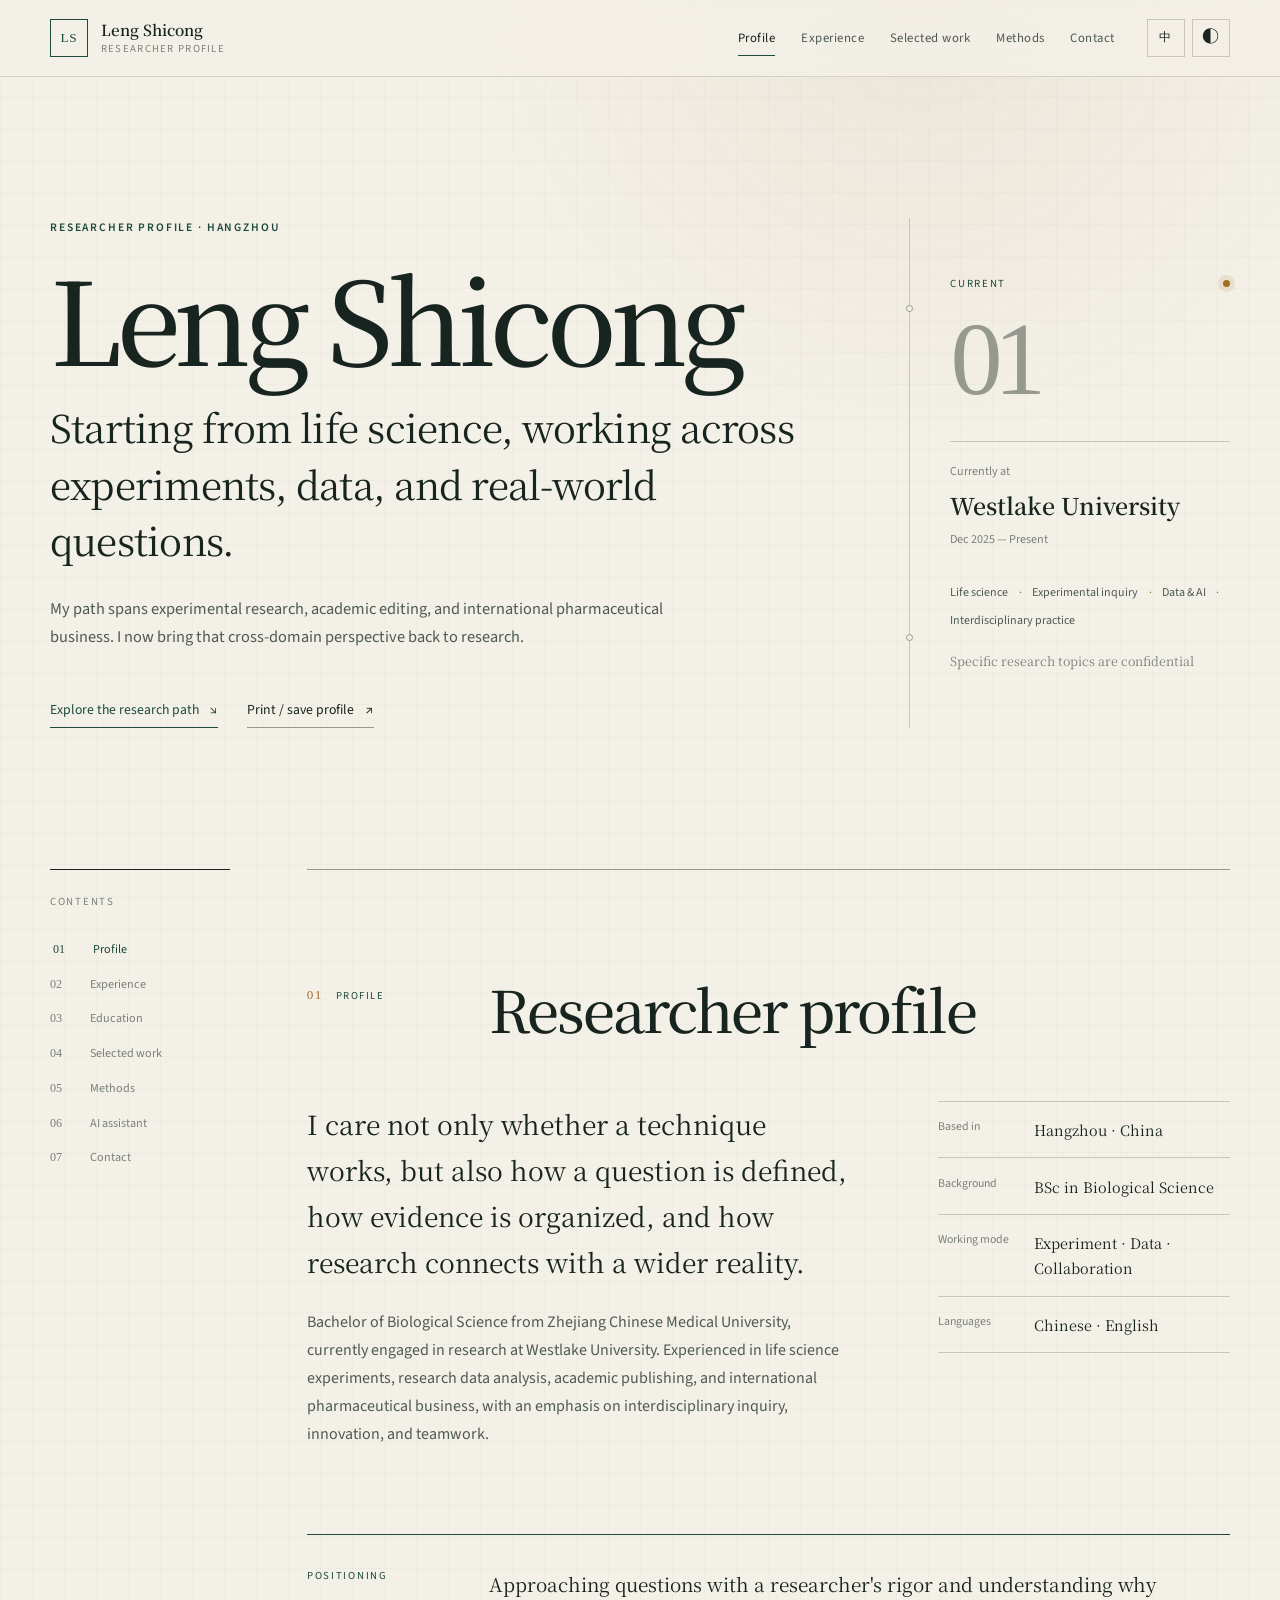
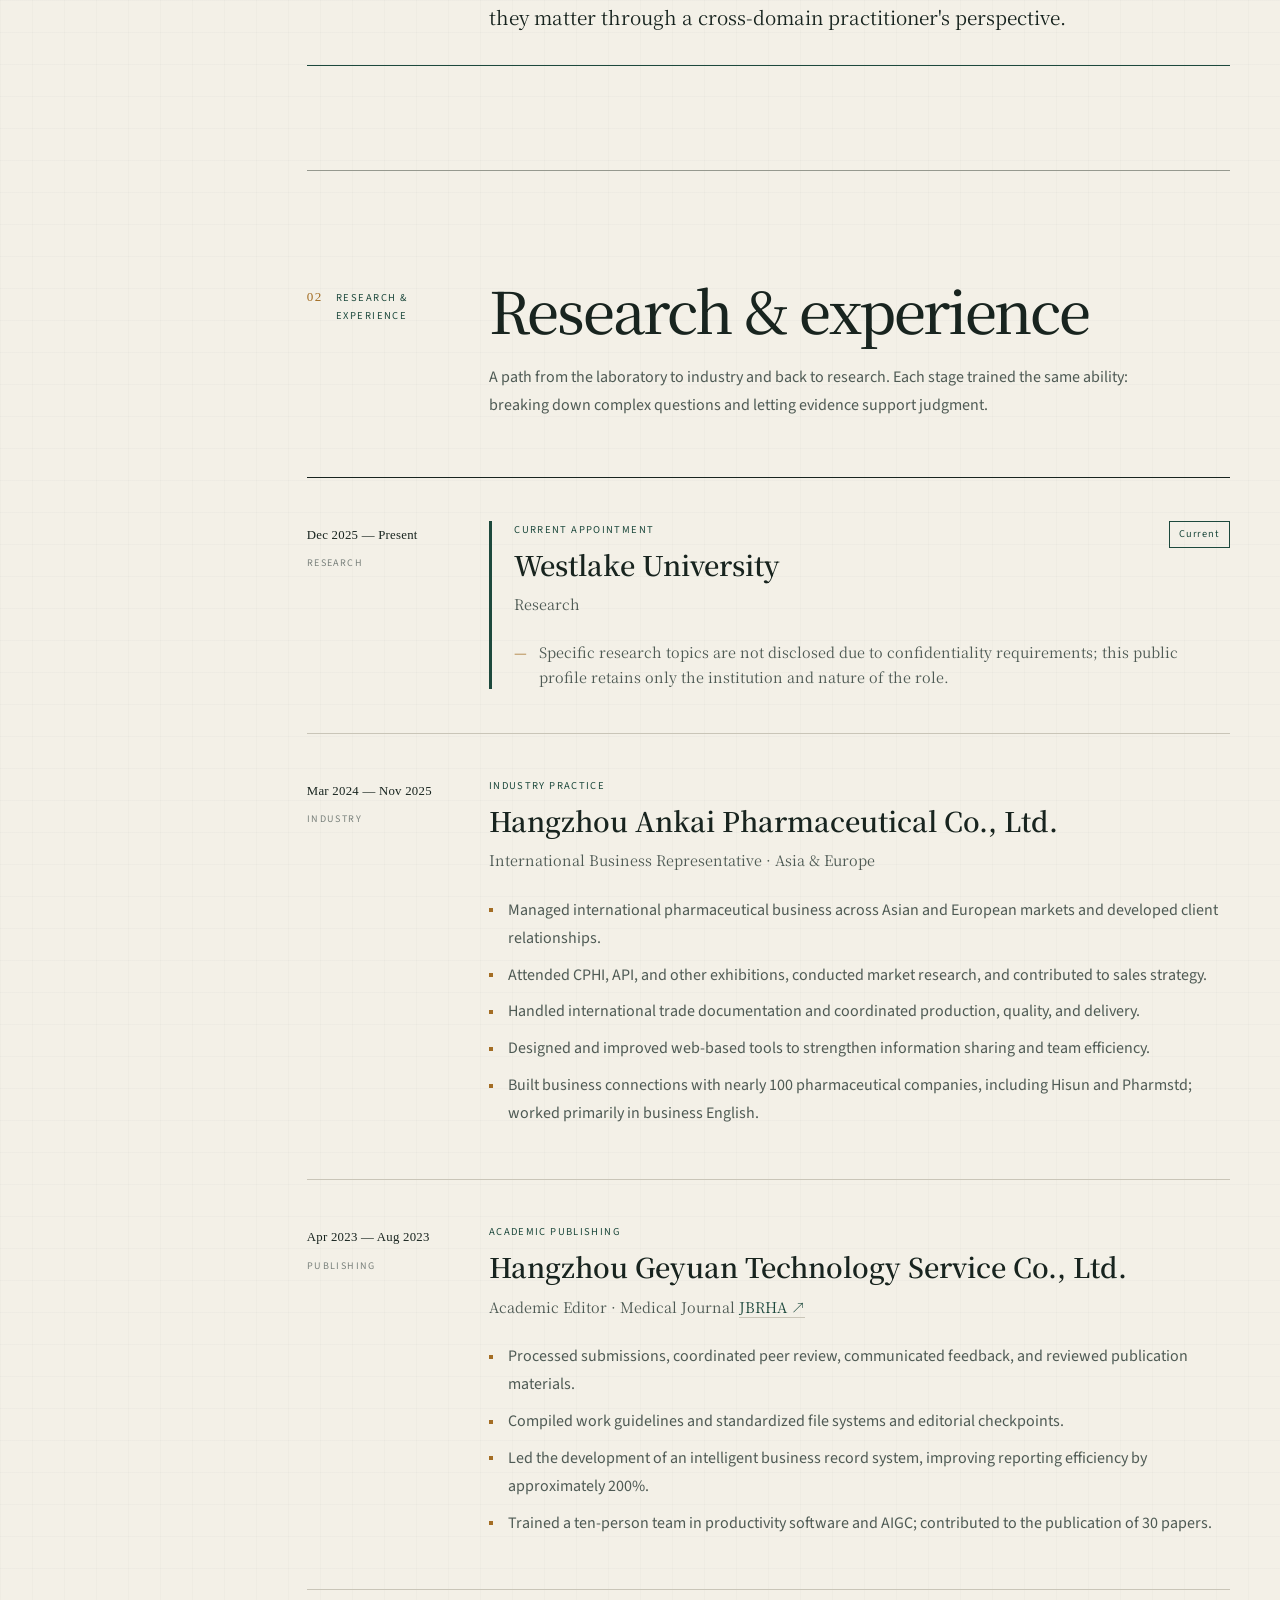
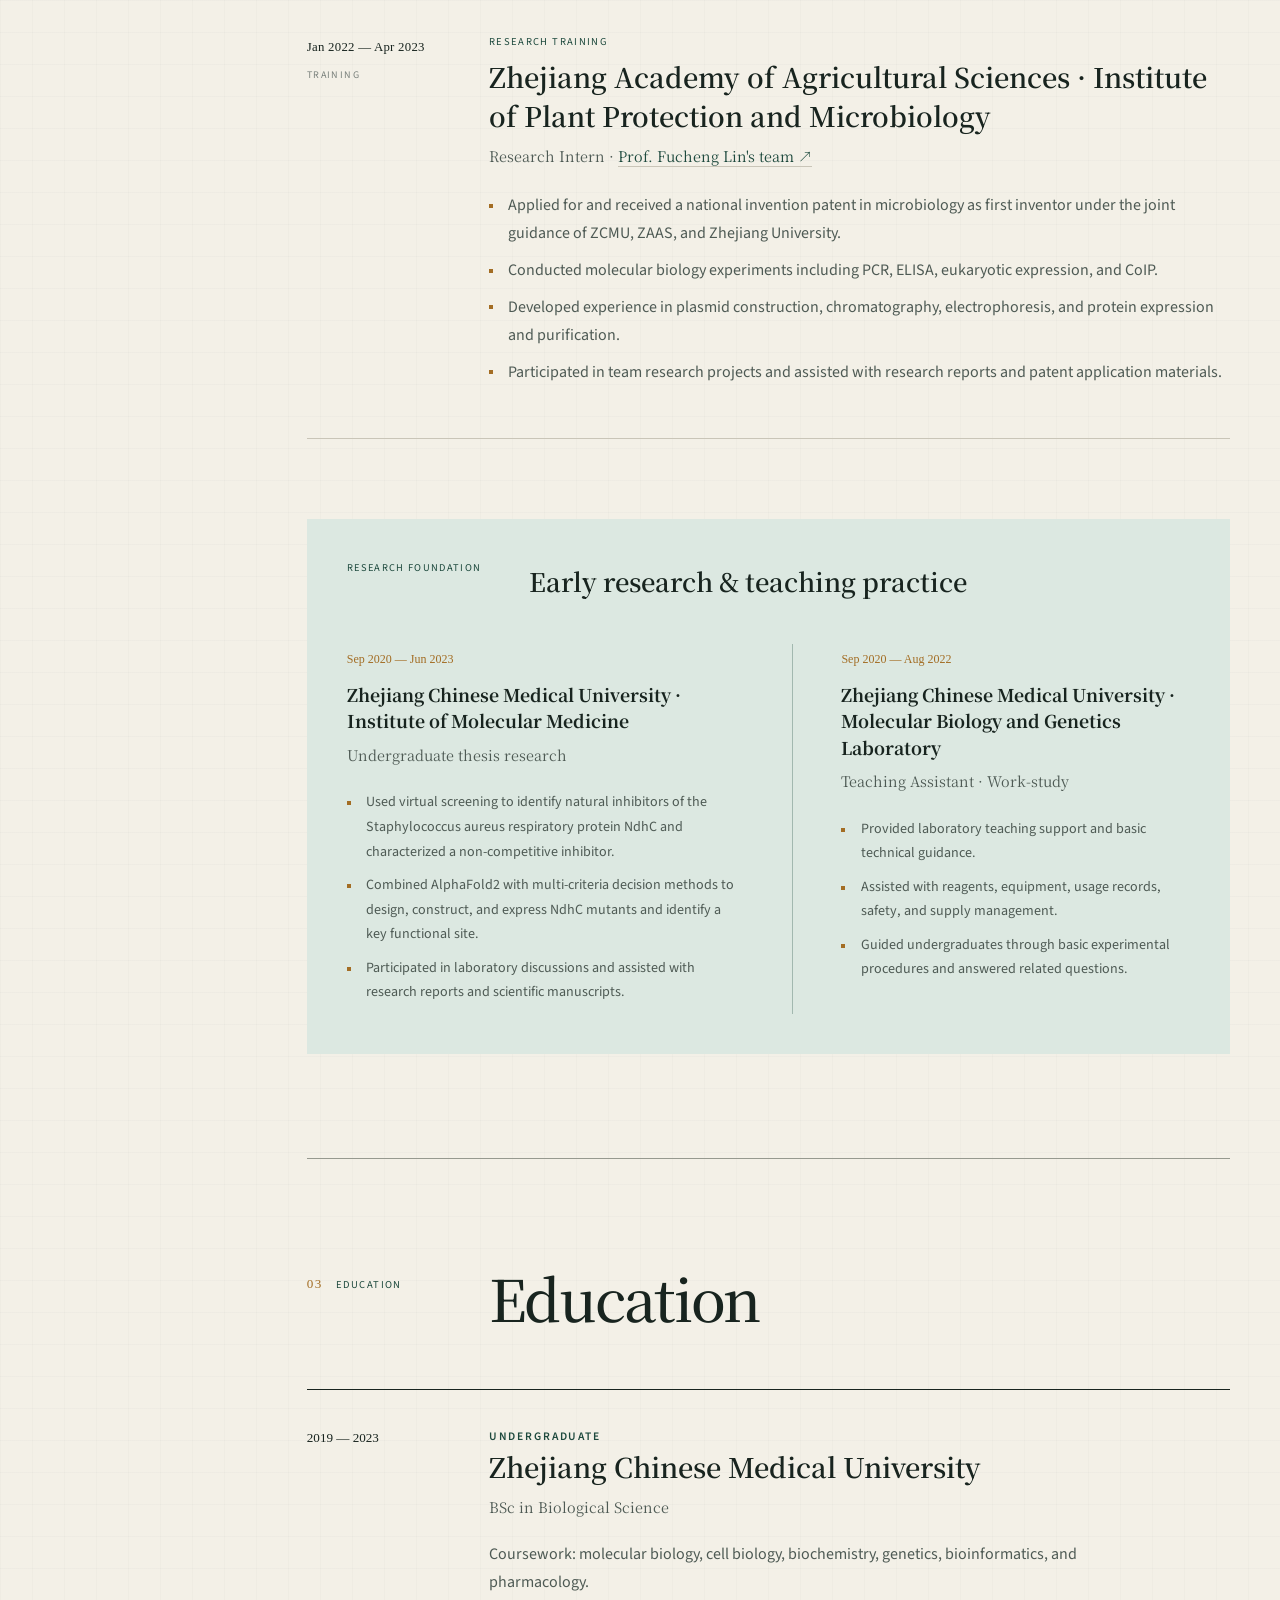
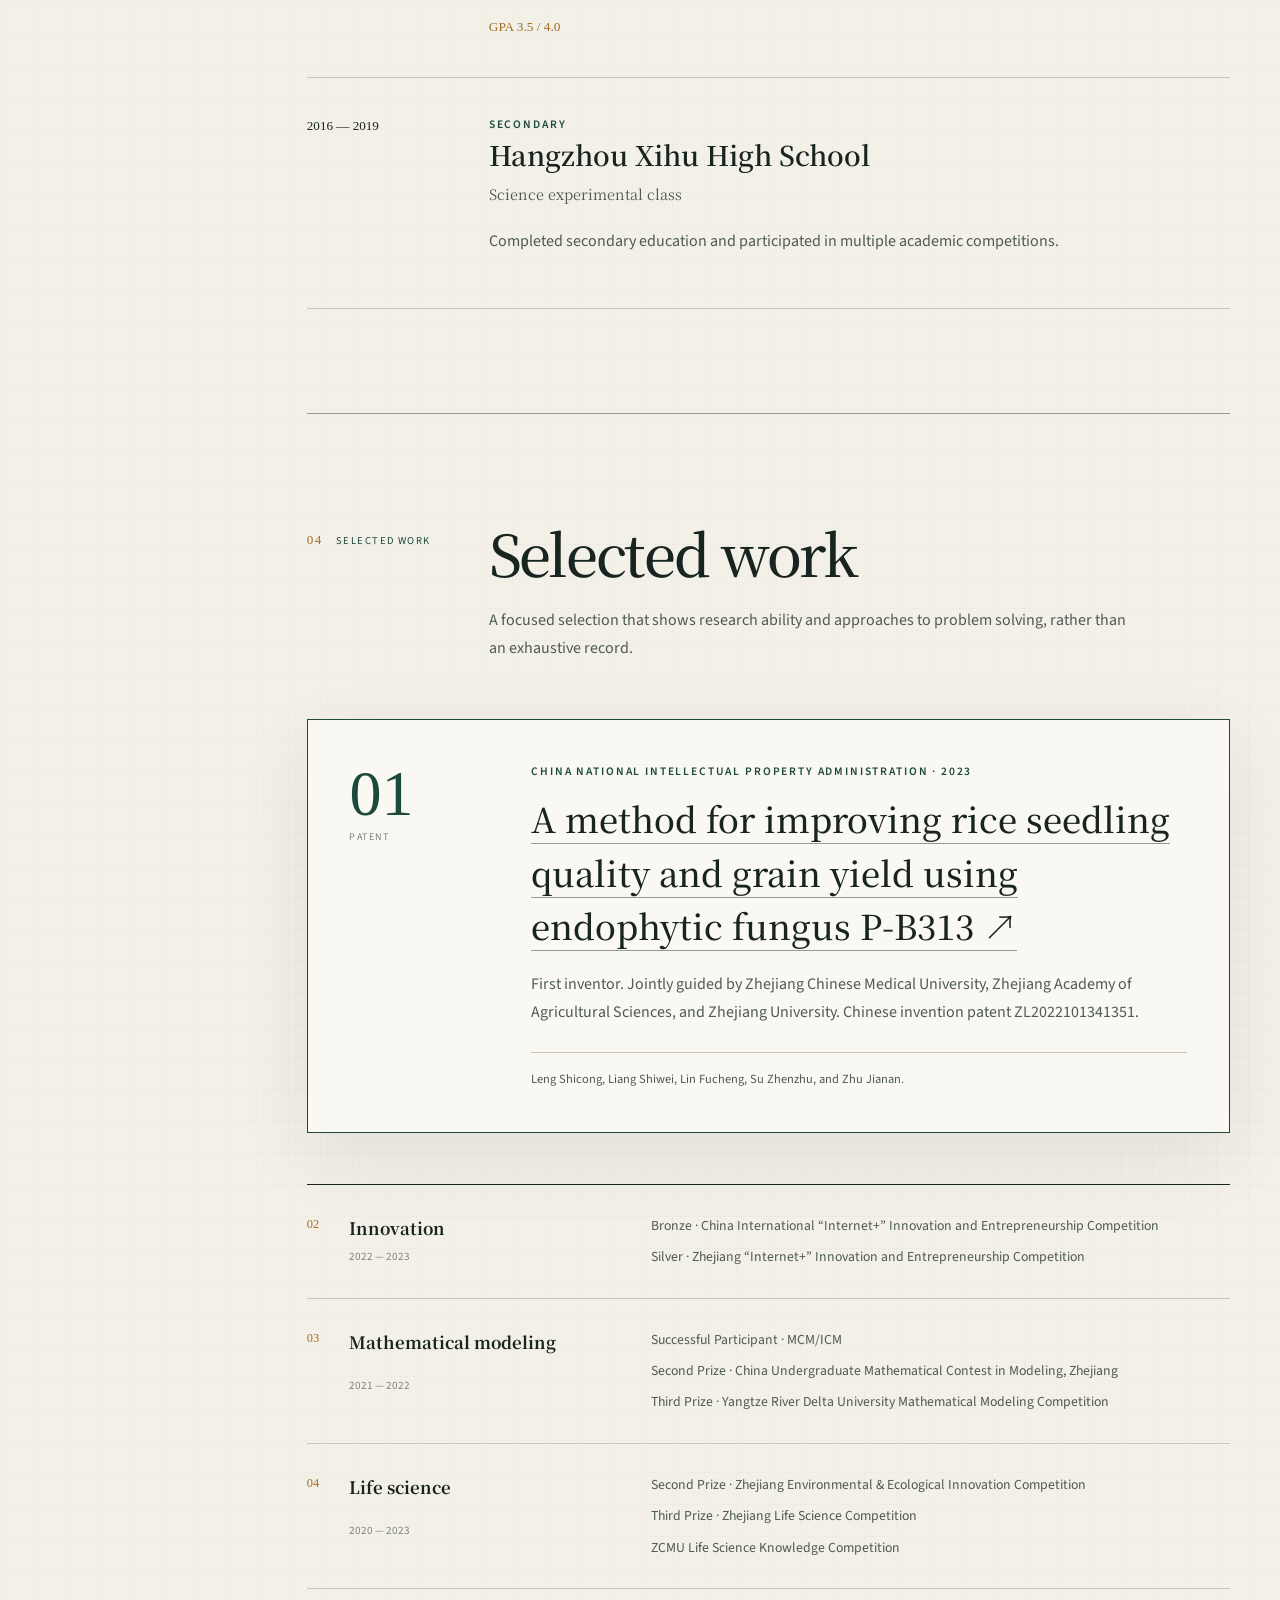
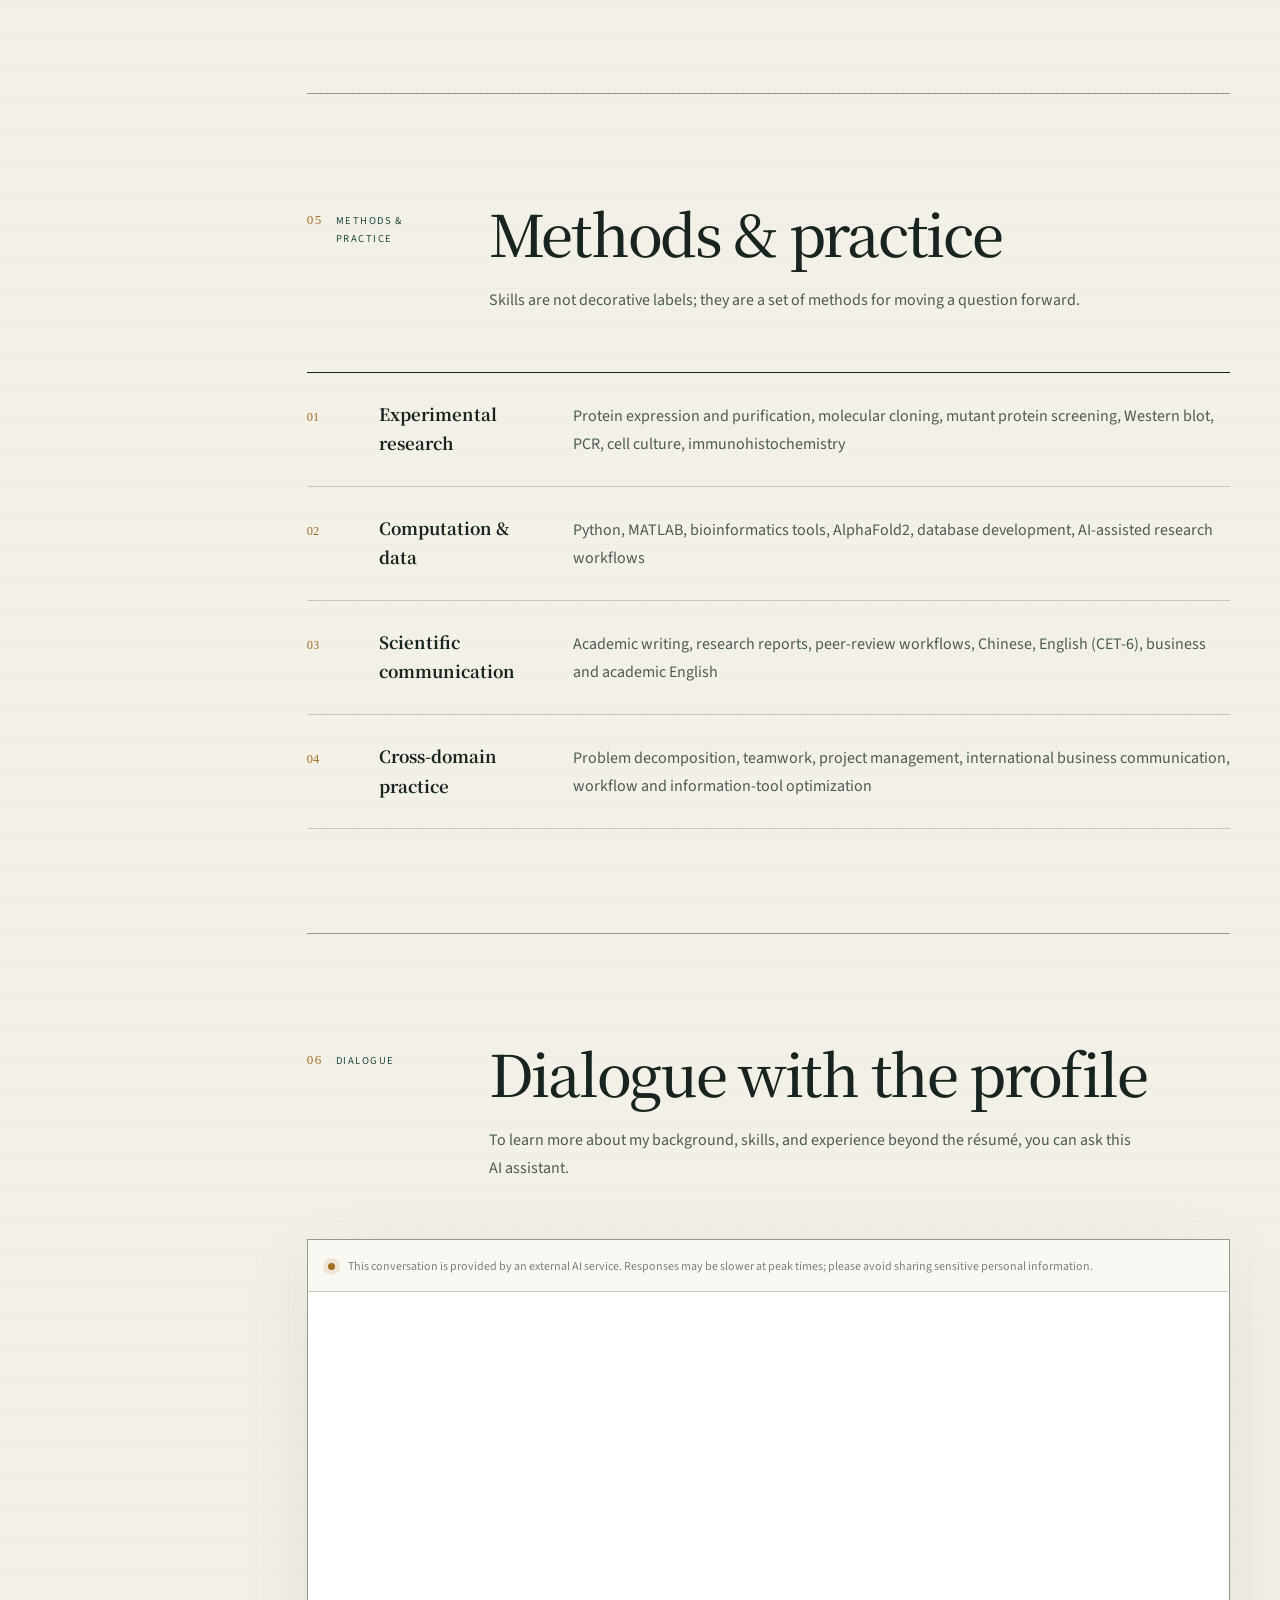
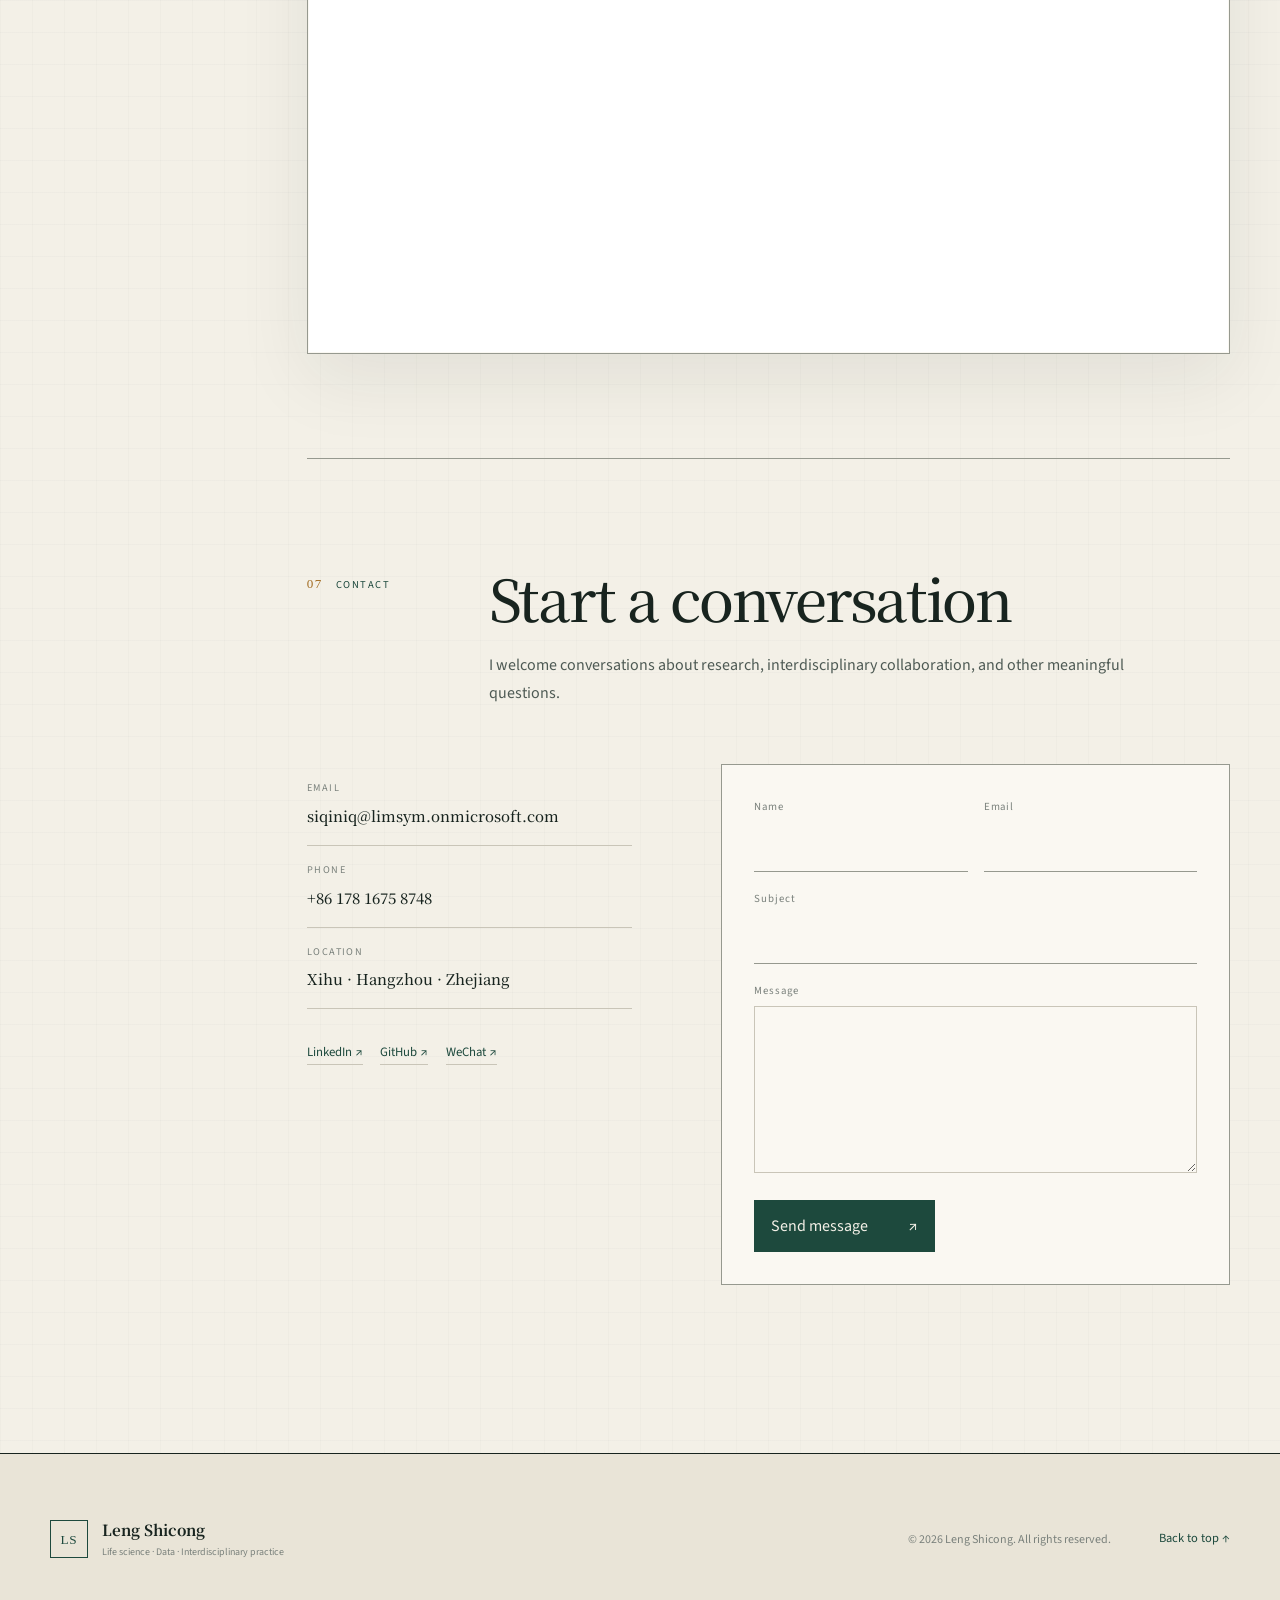
==== commit c54923d6: "Redesign profile with academic editorial style" ====
--- a/index.html
+++ b/index.html
@@ -1,1340 +1,189 @@
-<!DOCTYPE html>
-<html id="html-document">
-<head>
-    <meta charset="UTF-8">
-    <meta name="viewport" content="width=device-width, initial-scale=1.0">
-    <title>Resume</title>
-    <!-- 添加页面描述和关键词 -->
-    <meta name="description" content="冷世聪的个人简历网站，展示生命科学研究、医药业务相关经验与技能">
-    <meta name="keywords" content="冷世聪,简历,生命科学,科研,医药业务,西湖大学,浙江中医药大学">
-    <!-- 引入语言文件 -->
-    <script src="language.js" defer></script>          
-    <!-- 添加网站图标 -->
-    <link rel="icon" href="data:image/svg+xml,<svg xmlns='http://www.w3.org/2000/svg' viewBox='0 0 100 100'><text y='0.9em' font-size='90'>👨‍🔬</text></svg>" type="image/svg+xml">
-    
-    <!-- 添加预加载关键资源 -->
-    <link rel="preconnect" href="https://fonts.googleapis.com">
-    <link rel="preconnect" href="https://fonts.gstatic.com" crossorigin>
-    <link rel="preconnect" href="https://cdnjs.cloudflare.com">
-    <link rel="preload" href="https://cdn.tailwindcss.com" as="script">
-    
-    <!-- PWA支持 -->
-    <meta name="theme-color" content="#0ea5e9">
-    <meta name="apple-mobile-web-app-capable" content="yes">
-    <meta name="apple-mobile-web-app-status-bar-style" content="black-translucent">
-    
-    
-    <!-- TailwindCSS -->
-    <script src="https://cdn.tailwindcss.com" defer></script>
-    
-    <!-- 字体图标 - 使用defer延迟加载非关键CSS -->
-    <link rel="stylesheet" href="https://cdnjs.cloudflare.com/ajax/libs/font-awesome/6.4.0/css/all.min.css" media="print" onload="this.media='all'">
-    <noscript><link rel="stylesheet" href="https://cdnjs.cloudflare.com/ajax/libs/font-awesome/6.4.0/css/all.min.css"></noscript>
-
-    <!-- Tailwind 配置 -->
-    <script>
-        document.addEventListener('DOMContentLoaded', function() {
-            tailwind.config = {
-                darkMode: 'class',
-                theme: {
-                    extend: {
-                        colors: {
-                            primary: {
-                                50: '#f0f9ff',
-                                100: '#e0f2fe',
-                                200: '#bae6fd',
-                                300: '#7dd3fc',
-                                400: '#38bdf8',
-                                500: '#0ea5e9',
-                                600: '#0284c7',
-                                700: '#0369a1',
-                                800: '#075985',
-                                900: '#0c4a6e',
-                            },
-                        },
-                        fontFamily: {
-                            sans: ['Inter', 'system-ui', 'sans-serif'],
-                        },
-                    }
-                }
-            }
-        });
-    </script>
-    
-    <!-- 预加载WebP格式图片替代大图片 -->
-    <link rel="preload" as="image" href="https://img.picui.cn/free/2025/03/15/67d551257302b.webp" imagesrcset="https://img.picui.cn/free/2025/03/15/67d551257302b.webp">
-    
-    <!-- 使用font-display: swap确保文字在字体加载前可见 -->
-    <style>
-        @import url('https://fonts.googleapis.com/css2?family=Inter:wght@300;400;500;600;700&display=swap');
-        
-        /* 可访问性改进 - 焦点状态样式 */
-        *:focus-visible {
-            outline: 2px solid #0ea5e9;
-            outline-offset: 2px;
-        }
-        
-        /* 减少首屏加载闪烁 */
-        html {
-            visibility: visible;
-            opacity: 1;
-        }
-        
-        /* 页面加载进度条样式 */
-        #progress-bar {
-            position: fixed;
-            top: 0;
-            left: 0;
-            height: 4px;
-            background: linear-gradient(to right, #4f46e5, #60a5fa);
-            width: 0%;
-            z-index: 1000;
-            transition: width 0.2s ease-out;
-            box-shadow: 0 0 10px rgba(79, 70, 229, 0.7);
-        }
-        
-        /* 回到顶部按钮样式 */
-        #backToTop {
-            position: fixed;
-            bottom: 2rem;
-            right: 2rem;
-            width: 50px;
-            height: 50px;
-            border-radius: 50%;
-            background-color: #0ea5e9;
-            color: white;
-            display: flex;
-            align-items: center;
-            justify-content: center;
-            cursor: pointer;
-            opacity: 1;
-            transition: opacity 0.3s, background-color 0.3s, transform 0.3s;
-            box-shadow: 0 4px 10px rgba(0, 0, 0, 0.3);
-            z-index: 1000;
-            touch-action: none;
-        }
-        
-        #backToTop:hover {
-            background-color: #0284c7;
-            transform: translateY(-4px);
-        }
-        
-        /* 移动端导航菜单样式 */
-        .mobile-menu {
-            position: absolute;
-            top: 100%;
-            left: 0;
-            right: 0;
-            background-color: white;
-            padding: 1rem;
-            box-shadow: 0 4px 6px -1px rgba(0, 0, 0, 0.1);
-            border-radius: 0 0 0.5rem 0.5rem;
-            z-index: 40;
-            transition: all 0.3s ease;
-        }
-        
-        .dark .mobile-menu {
-            background-color: #1f2937;
-            box-shadow: 0 4px 6px -1px rgba(0, 0, 0, 0.3);
-        }
-        
-        /* 自定义滚动条 */
-        ::-webkit-scrollbar {
-            width: 6px;
-            height: 6px;
-        }
-        
-        ::-webkit-scrollbar-track {
-            background: transparent;
-        }
-        
-        ::-webkit-scrollbar-thumb {
-            background: #d1d5db;
-            border-radius: 3px;
-        }
-        
-        .dark ::-webkit-scrollbar-thumb {
-            background: #4b5563;
-        }
-        
-        /* 打印样式优化 */
-        @media print {
-            .no-print {
-                display: none !important;
-            }
-            
-            body {
-                font-size: 12pt;
-                color: #000;
-                background: #fff;
-            }
-            
-            a {
-                text-decoration: none;
-                color: #000;
-            }
-            
-            header, footer, #backToTop, nav {
-                display: none !important;
-            }
-            
-            main {
-                padding-top: 0 !important;
-            }
-            
-            .hover-card:hover {
-                transform: none;
-                box-shadow: none;
-            }
-            
-            .fade-in {
-                opacity: 1;
-                animation: none;
-            }
-            
-            section {
-                page-break-inside: avoid;
-                margin-bottom: 1cm;
-            }
-            
-            h2 {
-                font-size: 18pt;
-                margin-bottom: 0.5cm;
-            }
-            
-            .grid {
-                display: block;
-            }
-            
-            .grid > div {
-                margin-bottom: 1cm;
-            }
-        }
-        
-        /* 平滑滚动 */
-        html {
-            scroll-behavior: smooth;
-        }
-        
-        /* 卡片悬停效果 */
-        .hover-card {
-            transition: all 0.3s ease;
-        }
-        
-        .hover-card:hover {
-            transform: translateY(-4px);
-            box-shadow: 0 10px 25px -5px rgba(0, 0, 0, 0.1), 0 10px 10px -5px rgba(0, 0, 0, 0.04);
-        }
-        
-        /* 按钮悬停效果 */
-        .hover-effect {
-            transition: all 0.2s ease;
-        }
-        
-        .hover-effect:hover {
-            transform: scale(1.05);
-        }
-        
-        /* 内容淡入动画 */
-        @keyframes fadeIn {
-            from { opacity: 0; transform: translateY(10px); }
-            to { opacity: 1; transform: translateY(0); }
-        }
-        
-        .fade-in {
-            animation: fadeIn 0.6s ease forwards;
-            opacity: 0;
-        }
-        
-        .delay-1 { animation-delay: 0.1s; }
-        .delay-2 { animation-delay: 0.2s; }
-        .delay-3 { animation-delay: 0.3s; }
-        .delay-4 { animation-delay: 0.4s; }
-        .delay-5 { animation-delay: 0.5s; }
-        
-        /* 技能标签样式 */
-        .skill-tag {
-            display: inline-block;
-            padding: 0.5rem 1rem;
-            margin: 0.25rem;
-            border-radius: 0.5rem;
-            background-color: #e0f2fe;
-            color: #0284c7;
-            font-size: 0.875rem;
-            font-weight: 500;
-            transition: all 0.3s ease;
-        }
-        
-        .dark .skill-tag {
-            background-color: #075985;
-            color: #7dd3fc;
-        }
-        
-        .skill-tag:hover {
-            transform: scale(1.1);
-            background-color: #0ea5e9;
-            color: white;
-            box-shadow: 0 4px 6px -1px rgba(0, 0, 0, 0.1), 0 2px 4px -1px rgba(0, 0, 0, 0.06);
-        }
-        
-        .dark .skill-tag:hover {
-            background-color: #0284c7;
-        }
-        
-        /* 技能条动画 */
-        @keyframes skillBar {
-            from { width: 0; }
-            to { width: var(--percent); }
-        }
-        
-        .skill-bar {
-            animation: skillBar 1.5s ease forwards;
-            width: 0;
-        }
-        
-        /* 时间线样式 */
-        .timeline-container {
-            position: relative;
-        }
-        
-        .timeline-container::after {
-            content: '';
-            position: absolute;
-            width: 2px;
-            background-color: #e5e7eb;
-            top: 0;
-            bottom: 0;
-            left: 18px;
-        }
-        
-        .dark .timeline-container::after {
-            background-color: #374151;
-        }
-        
-        .timeline-item {
-            position: relative;
-            margin-left: 40px;
-            padding-bottom: 25px;
-        }
-        
-        .timeline-dot {
-            position: absolute;
-            left: -31px;
-            width: 20px;
-            height: 20px;
-            border-radius: 50%;
-            background-color: #0ea5e9;
-            z-index: 1;
-        }
-        
-        .dark .timeline-dot {
-            background-color: #0369a1;
-        }
-        
-        /* 跳过导航链接 - 可访问性改进 */
-        .skip-to-content {
-            position: absolute;
-            left: -9999px;
-            z-index: 999;
-            padding: 1em;
-            background-color: white;
-            color: #0284c7;
-            text-decoration: none;
-        }
-        
-        .skip-to-content:focus {
-            left: 50%;
-            transform: translateX(-50%);
-            top: 0;
-        }
-        
-        /* 减少不必要的动画对减少运动的用户 */
-        @media (prefers-reduced-motion) {
-            .fade-in, .hover-card, .hover-effect, .skill-tag, .skill-bar {
-                animation: none;
-                transition: none;
-                transform: none;
-            }
-            
-            html {
-                scroll-behavior: auto;
-            }
-        }
-    </style>
-</head>
-
-<body class="bg-gray-50 text-gray-900 dark:bg-gray-900 dark:text-gray-100 font-sans">
-    <a href="#main-content" class="skip-to-content">跳到主要内容</a>
-    
-    <!-- 页面加载进度条 -->
-    <div id="progress-bar" class="progress-bar" aria-hidden="true"></div>
-    
-    <!-- 主题切换脚本 -->
-    <script>
-        // 检查系统主题偏好并设置初始主题
-        if (localStorage.theme === 'dark' || (!('theme' in localStorage) && window.matchMedia('(prefers-color-scheme: dark)').matches)) {
-            document.documentElement.classList.add('dark');
-        } else {
-            document.documentElement.classList.remove('dark');
-        }
-        
-        // 主题切换函数
-        function toggleDarkMode() {
-            if (document.documentElement.classList.contains('dark')) {
-                document.documentElement.classList.remove('dark');
-                localStorage.theme = 'light';
-            } else {
-                document.documentElement.classList.add('dark');
-                localStorage.theme = 'dark';
-            }
-        }
-        
-        // 监听滚动事件，显示动画
-        document.addEventListener('DOMContentLoaded', function() {
-            const observer = new IntersectionObserver((entries) => {
-                entries.forEach(entry => {
-                    if (entry.isIntersecting) {
-                        entry.target.style.opacity = '1';
-                        observer.unobserve(entry.target);
-                    }
-                });
-            }, {
-                rootMargin: '0px 0px -50px 0px',
-                threshold: 0.1
-            });
-            
-            document.querySelectorAll('.fade-in').forEach(item => {
-                observer.observe(item);
-            });
-            
-            // 添加阅读进度条功能
-            const progressBar = document.getElementById('progress-bar');
-            window.addEventListener('scroll', function() {
-                const winScroll = document.body.scrollTop || document.documentElement.scrollTop;
-                const height = document.documentElement.scrollHeight - document.documentElement.clientHeight;
-                const scrolled = (winScroll / height) * 100;
-                progressBar.style.width = scrolled + '%';
-            });
-        });
-    </script>
-
-    <!-- 导航栏 -->
-    <nav class="sticky top-0 z-50 bg-white dark:bg-gray-800 shadow-sm backdrop-blur-sm bg-opacity-90 dark:bg-opacity-90">
-        <div class="max-w-7xl mx-auto px-4 sm:px-6 lg:px-8">
-            <div class="flex justify-between h-16">
-                <div class="flex items-center">
-                    <span class="text-xl font-bold text-primary-600 dark:text-primary-400">冷世聪</span>
-                </div>
-                
-                <!-- 添加移动端菜单按钮 -->
-                <div class="flex items-center md:hidden">
-                    <button id="mobile-menu-button" class="p-2 rounded-md text-gray-600 hover:text-primary-600 dark:text-gray-300 dark:hover:text-primary-400 focus:outline-none">
-                        <svg xmlns="http://www.w3.org/2000/svg" class="h-6 w-6" fill="none" viewBox="0 0 24 24" stroke="currentColor">
-                            <path stroke-linecap="round" stroke-linejoin="round" stroke-width="2" d="M4 6h16M4 12h16m-7 6h7" />
-                        </svg>
-                    </button>
-                </div>
-                
-                <!-- 桌面导航 -->
-                <div class="hidden md:flex items-center space-x-4 desktop-nav-items">
-                    <a href="#about" id="nav-about" class="text-gray-600 hover:text-primary-600 dark:text-gray-300 dark:hover:text-primary-400 px-3 py-2 rounded-md text-sm font-medium">关于我</a>
-                    <a href="#education" id="nav-education" class="text-gray-600 hover:text-primary-600 dark:text-gray-300 dark:hover:text-primary-400 px-3 py-2 rounded-md text-sm font-medium">教育背景</a>
-                    <a href="#experience" id="nav-experience" class="text-gray-600 hover:text-primary-600 dark:text-gray-300 dark:hover:text-primary-400 px-3 py-2 rounded-md text-sm font-medium">工作经历</a>
-                    <a href="#campus-experience" id="nav-campus" class="text-gray-600 hover:text-primary-600 dark:text-gray-300 dark:hover:text-primary-400 px-3 py-2 rounded-md text-sm font-medium">校园经历</a>
-                    <a href="#skills" id="nav-skills" class="text-gray-600 hover:text-primary-600 dark:text-gray-300 dark:hover:text-primary-400 px-3 py-2 rounded-md text-sm font-medium">专业技能</a>
-                    <a href="#certificates" id="nav-certificates" class="text-gray-600 hover:text-primary-600 dark:text-gray-300 dark:hover:text-primary-400 px-3 py-2 rounded-md text-sm font-medium">证书与奖项</a>
-                    <a href="#ai-assistant" id="nav-ai-assistant" class="text-gray-600 hover:text-primary-600 dark:text-gray-300 dark:hover:text-primary-400 px-3 py-2 rounded-md text-sm font-medium">AI 助手</a>
-                    <a href="#contact" id="nav-contact" class="text-gray-600 hover:text-primary-600 dark:text-gray-300 dark:hover:text-primary-400 px-3 py-2 rounded-md text-sm font-medium">联系方式</a>
-                    <!-- 语言切换按钮 -->
-                    <div class="inline-block">
-                        <button id="language-switcher" class="flex items-center text-gray-600 hover:text-primary-600 dark:text-gray-300 dark:hover:text-primary-400 px-3 py-2 rounded-md text-sm font-medium">
-                            <svg class="mr-1 h-4 w-4" fill="none" stroke="currentColor" viewBox="0 0 24 24" xmlns="http://www.w3.org/2000/svg">
-                                <path stroke-linecap="round" stroke-linejoin="round" stroke-width="2" d="M3 5h12M9 3v4m1 12v-1m5.66-9.34a6 6 0 11-7.83 7.82 6 6 0 017.83-7.82z"></path>
-                            </svg>
-                            <span id="current-language">English</span>
-                        </button>
-                    </div>
-                    <button onclick="toggleDarkMode()" class="p-2 rounded-full text-gray-600 hover:text-primary-600 dark:text-gray-300 dark:hover:text-primary-400 focus:outline-none">
-                        <svg xmlns="http://www.w3.org/2000/svg" class="h-5 w-5 hidden dark:block" fill="none" viewBox="0 0 24 24" stroke="currentColor">
-                            <path stroke-linecap="round" stroke-linejoin="round" stroke-width="2" d="M12 3v1m0 16v1m9-9h-1M4 12H3m15.364 6.364l-.707-.707M6.343 6.343l-.707-.707m12.728 0l-.707.707M6.343 17.657l-.707.707M16 12a4 4 0 11-8 0 4 4 0 018 0z" />
-                        </svg>
-                        <svg xmlns="http://www.w3.org/2000/svg" class="h-5 w-5 block dark:hidden" fill="none" viewBox="0 0 24 24" stroke="currentColor">
-                            <path stroke-linecap="round" stroke-linejoin="round" stroke-width="2" d="M20.354 15.354A9 9 0 018.646 3.646 9.003 9.003 0 0012 21a9.003 9.003 0 008.354-5.646z" />
-                        </svg>
-                    </button>
-                </div>
-            </div>
-            
-            <!-- 移动端导航菜单 -->
-            <div id="mobile-menu" class="mobile-menu hidden md:hidden">
-                <div class="flex flex-col space-y-2 py-3">
-                    <a href="#about" class="text-gray-600 hover:text-primary-600 dark:text-gray-300 dark:hover:text-primary-400 px-3 py-2 rounded-md text-sm font-medium">关于我</a>
-                    <a href="#education" class="text-gray-600 hover:text-primary-600 dark:text-gray-300 dark:hover:text-primary-400 px-3 py-2 rounded-md text-sm font-medium">教育背景</a>
-                    <a href="#experience" class="text-gray-600 hover:text-primary-600 dark:text-gray-300 dark:hover:text-primary-400 px-3 py-2 rounded-md text-sm font-medium">工作经历</a>
-                    <a href="#campus-experience" class="text-gray-600 hover:text-primary-600 dark:text-gray-300 dark:hover:text-primary-400 px-3 py-2 rounded-md text-sm font-medium">校园经历</a>
-                    <a href="#skills" class="text-gray-600 hover:text-primary-600 dark:text-gray-300 dark:hover:text-primary-400 px-3 py-2 rounded-md text-sm font-medium">专业技能</a>
-                    <a href="#certificates" class="text-gray-600 hover:text-primary-600 dark:text-gray-300 dark:hover:text-primary-400 px-3 py-2 rounded-md text-sm font-medium">证书与奖项</a>
-                    <a href="#ai-assistant" class="text-gray-600 hover:text-primary-600 dark:text-gray-300 dark:hover:text-primary-400 px-3 py-2 rounded-md text-sm font-medium">AI 助手</a>
-                    <a href="#contact" class="text-gray-600 hover:text-primary-600 dark:text-gray-300 dark:hover:text-primary-400 px-3 py-2 rounded-md text-sm font-medium">联系方式</a>
-                    <!-- 移动端语言切换 -->
-                    <div class="flex items-center justify-between text-gray-600 hover:text-primary-600 dark:text-gray-300 dark:hover:text-primary-400 px-3 py-2 rounded-md text-sm font-medium">
-                        <span>语言 / Language</span>
-                        <div>
-                            <button id="mobile-language-switcher" class="flex items-center px-3 py-1 rounded bg-gray-100 dark:bg-gray-700 hover:bg-primary-100 dark:hover:bg-primary-900">
-                                <svg class="mr-1 h-4 w-4" fill="none" stroke="currentColor" viewBox="0 0 24 24" xmlns="http://www.w3.org/2000/svg">
-                                    <path stroke-linecap="round" stroke-linejoin="round" stroke-width="2" d="M3 5h12M9 3v4m1 12v-1m5.66-9.34a6 6 0 11-7.83 7.82 6 6 0 017.83-7.82z"></path>
-                                </svg>
-                                <span id="mobile-current-language">English</span>
-                            </button>
-                        </div>
-                    </div>
-                    <button onclick="toggleDarkMode()" class="flex items-center text-gray-600 hover:text-primary-600 dark:text-gray-300 dark:hover:text-primary-400 px-3 py-2 rounded-md text-sm font-medium">
-                        <svg xmlns="http://www.w3.org/2000/svg" class="h-5 w-5 mr-2 hidden dark:block" fill="none" viewBox="0 0 24 24" stroke="currentColor">
-                            <path stroke-linecap="round" stroke-linejoin="round" stroke-width="2" d="M12 3v1m0 16v1m9-9h-1M4 12H3m15.364 6.364l-.707-.707M6.343 6.343l-.707-.707m12.728 0l-.707.707M6.343 17.657l-.707.707M16 12a4 4 0 11-8 0 4 4 0 018 0z" />
-                        </svg>
-                        <svg xmlns="http://www.w3.org/2000/svg" class="h-5 w-5 mr-2 block dark:hidden" fill="none" viewBox="0 0 24 24" stroke="currentColor">
-                            <path stroke-linecap="round" stroke-linejoin="round" stroke-width="2" d="M20.354 15.354A9 9 0 018.646 3.646 9.003 9.003 0 0012 21a9.003 9.003 0 008.354-5.646z" />
-                        </svg>
-                        <span class="dark:hidden">切换暗色模式</span>
-                        <span class="hidden dark:block">切换亮色模式</span>
-                    </button>
-                </div>
-            </div>
-        </div>
-    </nav>
-
-    <!-- 头部区域 -->
-    <header class="relative bg-gradient-to-r from-primary-600 to-blue-700 dark:from-primary-900 dark:to-blue-900">
-        <div class="max-w-7xl mx-auto px-4 sm:px-6 lg:px-8 py-24 md:py-32">
-            <div class="text-center">
-                <h1 class="text-4xl md:text-5xl font-bold text-white mb-6 fade-in">冷世聪</h1>
-                <p class="text-xl text-white/90 max-w-2xl mx-auto fade-in delay-1">生物科学 | 交叉学科</p>
-                <div class="mt-10 fade-in delay-2">
-                    <a href="#contact" class="hover-effect inline-flex items-center px-6 py-3 border border-transparent text-base font-medium rounded-md text-primary-700 bg-white hover:bg-gray-50 shadow-md">
-                        联系我
-                        <svg xmlns="http://www.w3.org/2000/svg" class="ml-2 h-5 w-5" fill="none" viewBox="0 0 24 24" stroke="currentColor">
-                            <path stroke-linecap="round" stroke-linejoin="round" stroke-width="2" d="M13 7l5 5m0 0l-5 5m5-5H6" />
-                        </svg>
-                    </a>
-                    <a href="#" onclick="window.print(); return false;" class="hover-effect inline-flex items-center px-6 py-3 border border-white text-base font-medium rounded-md text-white hover:bg-white/10 shadow-md">
-                        下载简历
-                        <svg xmlns="http://www.w3.org/2000/svg" class="ml-2 h-5 w-5" fill="none" viewBox="0 0 24 24" stroke="currentColor">
-                            <path stroke-linecap="round" stroke-linejoin="round" stroke-width="2" d="M4 16v1a3 3 0 003 3h10a3 3 0 003-3v-1m-4-4l-4 4m0 0l-4-4m4 4V4" />
-                        </svg>
-                    </a>
-                </div>
-            </div>
-        </div>
-        <div class="absolute bottom-0 left-0 right-0 h-16 bg-gradient-to-t from-gray-50 dark:from-gray-900 to-transparent"></div>
-    </header>
-
-    <!-- 主要内容区域 -->
-    <main id="main-content" class="max-w-7xl mx-auto px-4 sm:px-6 lg:px-8 py-16">
-        <!-- 关于我 -->
-        <section id="about" class="mb-20">
-            <h2 class="text-3xl font-bold mb-10 pb-2 border-b border-gray-200 dark:border-gray-700 fade-in">关于我</h2>
-            <div class="bg-white dark:bg-gray-800 rounded-xl shadow-md overflow-hidden fade-in delay-1">
-                <div class="md:flex">
-                    <div class="md:flex-shrink-0 bg-gradient-to-br from-primary-500 to-blue-600 dark:from-primary-700 dark:to-blue-800 p-10 flex items-center justify-center">
-                        <div class="h-48 w-48 rounded-full bg-white dark:bg-gray-900 shadow-lg flex items-center justify-center">
-                            <i class="fas fa-user-graduate text-primary-500 dark:text-primary-400 text-6xl"></i>
-                        </div>
-                    </div>
-                    <div class="p-8">
-                        <div class="uppercase tracking-wide text-sm text-primary-600 dark:text-primary-400 font-semibold">生物科学 | 学科交叉</div>
-                        <h3 class="mt-2 text-2xl font-semibold">冷世聪</h3>
-                        <p class="mt-4 text-gray-600 dark:text-gray-300 leading-relaxed">
-                            浙江中医药大学生物科学学士，现于西湖大学从事研究工作。具有生命科学实验、科研数据分析与医药国际业务经验，注重跨学科探索、创新与团队协作。具体研究课题因保密要求不公开。
-                        </p>
-                        <div class="mt-6 grid grid-cols-1 md:grid-cols-2 gap-4">
-                            <div class="flex items-center">
-                                <i class="fas fa-envelope text-primary-500 dark:text-primary-400 mr-2"></i>
-                                <span><a href="mailto:siqiniq@limsym.onmicrosoft.com" class="hover:text-primary-600 dark:hover:text-primary-400">siqiniq@limsym.onmicrosoft.com</a></span>
-                            </div>
-                            <div class="flex items-center">
-                                <i class="fas fa-phone text-primary-500 dark:text-primary-400 mr-2"></i>
-                                <span><a href="tel:+8617816758748" class="hover:text-primary-600 dark:hover:text-primary-400">+86 178-1675-8748</a></span>
-                            </div>
-                            <div class="flex items-center">
-                                <i class="fas fa-map-marker-alt text-primary-500 dark:text-primary-400 mr-2"></i>
-                                <span>浙江省杭州市西湖区</span>
-                            </div>
-                            <div class="flex items-center">
-                                <i class="fas fa-graduation-cap text-primary-500 dark:text-primary-400 mr-2"></i>
-                                <span>生物科学学士</span>
-                            </div>
-                        </div>
-                    </div>
-                </div>
-            </div>
-        </section>
-        
-        <!-- 教育背景 -->
-        <section id="education" class="mb-20">
-            <h2 class="text-3xl font-bold mb-10 pb-2 border-b border-gray-200 dark:border-gray-700 fade-in">教育背景</h2>
-            <div class="timeline-container fade-in delay-1">
-                <div class="timeline-item">
-                    <div class="timeline-dot"></div>
-                    <div class="bg-white dark:bg-gray-800 rounded-lg shadow-md p-6 hover-card">
-                        <div class="flex flex-col md:flex-row md:justify-between md:items-center">
-                            <div class="flex items-center">
-                                <img src="https://upload.wikimedia.org/wikipedia/zh/2/24/Zhejiang_Chinese_Medical_University_logo.jpg" alt="浙江中医药大学校徽" class="w-12 h-12 mr-3 rounded-full object-contain bg-white" loading="lazy">
-                                <h3 class="text-xl font-semibold text-gray-900 dark:text-white">浙江中医药大学</h3>
-                            </div>
-                            <span class="text-primary-600 dark:text-primary-400 font-medium">2019 - 2023</span>
-                        </div>
-                        <p class="mt-2 text-gray-600 dark:text-gray-300">生物科学学士</p>
-                        <div class="mt-4 text-gray-600 dark:text-gray-300">
-                            <p>主修课程：分子生物学、细胞生物学、生物化学、遗传学、生物信息学、药理学</p>
-                            <p class="mt-2">GPA: 3.5/4.0</p>
-                        </div>
-                    </div>
-                </div>
-                
-                <div class="timeline-item">
-                    <div class="timeline-dot"></div>
-                    <div class="bg-white dark:bg-gray-800 rounded-lg shadow-md p-6 hover-card">
-                        <div class="flex flex-col md:flex-row md:justify-between md:items-center">
-                            <div class="flex items-center">
-                                <img src="https://img.picui.cn/free/2025/04/08/67f50b504117b.png" alt="杭州市西湖高级中学校徽" class="w-12 h-12 mr-3 rounded-full object-contain bg-white" loading="lazy">
-                                <h3 class="text-xl font-semibold text-gray-900 dark:text-white">杭州市西湖高级中学</h3>
-                            </div>
-                            <span class="text-primary-600 dark:text-primary-400 font-medium">2016 - 2019</span>
-                        </div>
-                        <p class="mt-2 text-gray-600 dark:text-gray-300">高中</p>
-                        <div class="mt-4 text-gray-600 dark:text-gray-300">
-                            <p>理科实验班，获得多项学科竞赛奖项</p>
-                        </div>
-                    </div>
-                </div>
-            </div>
-        </section>
-        
-        <!-- 工作经历 -->
-        <section id="experience" class="mb-20">
-            <h2 class="text-3xl font-bold mb-10 pb-2 border-b border-gray-200 dark:border-gray-700 fade-in">工作经历</h2>
-            <div class="timeline-container fade-in delay-1">
-                <div class="timeline-item" id="experience-westlake">
-                    <div class="timeline-dot"></div>
-                    <div class="bg-white dark:bg-gray-800 rounded-lg shadow-md p-6 hover-card">
-                        <div class="flex flex-col md:flex-row md:justify-between md:items-center">
-                            <div class="flex items-center">
-                                <div class="w-12 h-12 mr-3 rounded-full flex items-center justify-center bg-blue-50 dark:bg-blue-900/30" aria-hidden="true">
-                                    <i class="fas fa-university text-xl text-blue-700 dark:text-blue-300"></i>
-                                </div>
-                                <h3 class="text-xl font-semibold text-gray-900 dark:text-white" data-i18n="company_westlake">西湖大学</h3>
-                            </div>
-                            <span class="text-primary-600 dark:text-primary-400 font-medium" data-i18n="date_westlake">2025.12 - 至今</span>
-                        </div>
-                        <p class="mt-2 text-gray-600 dark:text-gray-300" data-i18n="position_westlake">研究工作</p>
-                        <div class="mt-4 text-gray-600 dark:text-gray-300">
-                            <ul class="list-disc list-inside space-y-2">
-                                <li data-i18n="desc_westlake_confidential">具体研究课题因保密要求不公开</li>
-                            </ul>
-                        </div>
-                    </div>
-                </div>
+<!doctype html>
+<html lang="zh-CN" data-theme="light">
+<head>
+  <meta charset="utf-8">
+  <meta name="viewport" content="width=device-width, initial-scale=1">
+  <title>冷世聪｜研究者档案</title>
+  <meta name="description" content="冷世聪的个人研究者档案：生命科学、科研实践、数据分析与跨学科经历。">
+  <meta name="keywords" content="冷世聪,研究者档案,生命科学,科研,数据分析,西湖大学,浙江中医药大学">
+  <meta name="theme-color" content="#f3f0e7">
+  <link rel="icon" href="data:image/svg+xml,%3Csvg xmlns='http://www.w3.org/2000/svg' viewBox='0 0 64 64'%3E%3Crect width='64' height='64' rx='8' fill='%231d493d'/%3E%3Ctext x='32' y='41' text-anchor='middle' font-size='26' font-family='serif' fill='%23f3f0e7'%3ELS%3C/text%3E%3C/svg%3E">
+  <link rel="preconnect" href="https://fonts.googleapis.com">
+  <link rel="preconnect" href="https://fonts.gstatic.com" crossorigin>
+  <link href="https://fonts.googleapis.com/css2?family=Noto+Serif+SC:wght@400;500;600;700&family=Source+Sans+3:wght@400;500;600&display=swap" rel="stylesheet">
+  <link rel="stylesheet" href="styles.css">
+  <script src="language.js" defer></script>
+</head>
+<body>
+  <a class="skip-link" href="#main" data-i18n="skip_to_content">跳到主要内容</a>
+  <div class="progress" aria-hidden="true"><span id="progress-bar"></span></div>
 
-                <div class="timeline-item" id="experience-ankai">
-                    <div class="timeline-dot"></div>
-                    <div class="bg-white dark:bg-gray-800 rounded-lg shadow-md p-6 hover-card">
-                        <div class="flex flex-col md:flex-row md:justify-between md:items-center">
-                            <div class="flex items-center">
-                                <img src="https://media.licdn.com/dms/image/v2/D4E0BAQE_bvqfIuXT5w/company-logo_100_100/B4EZWEJBAoHUAY-/0/1741678711590/_logo?e=1750291200&v=beta&t=Jc_sNYme4Yxhfh_O8-4z2MpxsFelzuIwwCgY39zswt0" alt="杭州安凯生物医药有限公司logo" class="w-12 h-12 mr-3 rounded-full object-contain bg-white" loading="lazy">
-                                <h3 class="text-xl font-semibold text-gray-900 dark:text-white">杭州安凯生物医药有限公司</h3>
-                            </div>
-                            <span class="text-primary-600 dark:text-primary-400 font-medium" data-i18n="date_ankai">2024.03 - 2025.11</span>
-                        </div>
-                        <p class="mt-2 text-gray-600 dark:text-gray-300">国际业务员 - 亚洲、欧洲</p>
-                        <div class="mt-4 text-gray-600 dark:text-gray-300">
-                            <ul class="list-disc list-inside space-y-2">
-                                <li>工作摘要：负责亚欧地区医药国际贸易业务，开发和维护客户关系</li>
-                                <li>市场调研：参加CPHI、API等国内外展会，调研市场，制定销售策略</li>
-                                <li>文件处理：处理国际贸易文件和流程，确保交易顺利进行</li>
-                                <li>生产协调：与生产部门协调，确保产品质量和交付时间</li>
-                                <li>效率优化：设计和优化网络工具，推进信息共享，提升团队效率</li>
-                                <li>工作成果：与海正药业、Pharmstd等近百家药企的领导人建立良好关系</li>
-                                <li>工作语言：Business English</li>
-                            </ul>
-                        </div>
-                    </div>
-                </div>
-                
-                <div class="timeline-item">
-                    <div class="timeline-dot"></div>
-                    <div class="bg-white dark:bg-gray-800 rounded-lg shadow-md p-6 hover-card">
-                        <div class="flex flex-col md:flex-row md:justify-between md:items-center">
-                            <div class="flex items-center">
-                                <img src="https://media.licdn.com/dms/image/v2/D560BAQGTUHA5uf_ZqA/company-logo_200_200/company-logo_200_200/0/1703578992687?e=1750291200&v=beta&t=mgMriU_fGowxPmRIC8C-a39qkNa2tXfOVjk3Dqv6s5k" alt="杭州格缘科技服务有限公司logo" class="w-12 h-12 mr-3 rounded-full object-contain bg-white" loading="lazy">
-                                <h3 class="text-xl font-semibold text-gray-900 dark:text-white">杭州格缘科技服务有限公司</h3>
-                            </div>
-                            <span class="text-primary-600 dark:text-primary-400 font-medium">2023.04 - 2023.08</span>
-                        </div>
-                        <p class="mt-2 text-gray-600 dark:text-gray-300">学术编辑 - 医学Q4期刊<a href="https://www.biolifesas.org/EN/home" target="_blank" class="text-primary-600 dark:text-primary-400 hover:underline">《Journal of Biological Regulators and Homeostatic Agents》</a></p>
-                        <div class="mt-4 text-gray-600 dark:text-gray-300">
-                            <ul class="list-disc list-inside space-y-2">
-                                <li>工作摘要：处理投稿，撰写邮件，组织评审，反馈意见，审阅出版</li>
-                                <li>SOP建立：编撰工作指南，规范文件系统，确定审稿要点</li>
-                                <li>业务优化：领导创建业务记录智能系统，加速 200% 报表，同事欣喜</li>
-                                <li>科技培训：培训10人团队效率软件和AIGC的使用</li>
-                                <li>工作成果：出版论文30篇，优化多项任务</li>
-                                <li>工作语言：Academic English</li>
-                            </ul>
-                        </div>
-                    </div>
-                </div>
-                
-                <div class="timeline-item">
-                    <div class="timeline-dot"></div>
-                    <div class="bg-white dark:bg-gray-800 rounded-lg shadow-md p-6 hover-card">
-                        <div class="flex flex-col md:flex-row md:justify-between md:items-center">
-                            <div class="flex items-center">
-                                <img src="https://tse4-mm.cn.bing.net/th/id/OIP-C.eACVqIM3lm6JcVJLkPDOrAAAAA?rs=1&pid=ImgDetMain" alt="浙江省农业科学院logo" class="w-12 h-12 mr-3 rounded-full object-contain bg-white" loading="lazy">
-                                <h3 class="text-xl font-semibold text-gray-900 dark:text-white">浙江省农业科学院 植物保护与微生物研究所</h3>
-                            </div>
-                            <span class="text-primary-600 dark:text-primary-400 font-medium">2022.01 - 2023.04</span>
-                        </div>
-                        <p class="mt-2 text-gray-600 dark:text-gray-300">科研实习生 - <a href="https://www.zaas.ac.cn/home/page/homeWeb/snky/pc/person/alone/cont-person_w.html?rid=2841" target="_blank" class="text-primary-600 dark:text-primary-400 hover:underline" title="林院长的介绍-浙江省农业科学院">林福呈教授</a>团队</p>
-                        <div class="mt-4 text-gray-600 dark:text-gray-300">
-                            <ul class="list-disc list-inside space-y-2">
-                                <li>在浙中医大、浙农科院和浙大指导下，以第一发明人成功申请1项<a href="http://www.cab.zju.edu.cn/swjs/2017/0914/c7264a639117/page.htm" target="_blank" class="text-primary-600 dark:text-primary-400 hover:underline" title="科研成果(#141)-浙江大学">微生物方向的国家发明专利</a>，展现了抗压、科创和问题解决的能力</li>
-                                <li>熟练掌握分子生物学实验技能，包括PCR、ELISA、真核表达、CoIP等技术</li>
-                                <li>精通蛋白质表达与纯化技术，包括质粒构建、色谱分离、电泳分析等方法</li>
-                                <li>参与团队科研项目，协助撰写研究报告和专利申请材料</li>
-                            </ul>
-                        </div>
-                    </div>
-                </div>
-            </div>
-        </section>
-        
-        <!-- 校园经历 -->
-        <section id="campus-experience" class="mb-20">
-            <h2 class="text-3xl font-bold mb-10 pb-2 border-b border-gray-200 dark:border-gray-700 fade-in">校园经历</h2>
-            <div class="timeline-container fade-in delay-1">
-                <div class="timeline-item">
-                    <div class="timeline-dot"></div>
-                    <div class="bg-white dark:bg-gray-800 rounded-lg shadow-md p-6 hover-card">
-                        <div class="flex flex-col md:flex-row md:justify-between md:items-center">
-                            <div class="flex items-center">
-                                <img src="https://upload.wikimedia.org/wikipedia/zh/2/24/Zhejiang_Chinese_Medical_University_logo.jpg" alt="浙江省农业科学院logo" class="w-12 h-12 mr-3 rounded-full object-contain bg-white" loading="lazy">
-                                <h3 class="text-xl font-semibold text-gray-900 dark:text-white">浙江中医药大学 分子医学研究所</h3>
-                            </div>
-                            <span class="text-primary-600 dark:text-primary-400 font-medium">2020.09 - 2023.06</span>
-                        </div>
-                        <p class="mt-2 text-gray-600 dark:text-gray-300">研究方向（毕业论文）</p>
-                        <div class="mt-4 text-gray-600 dark:text-gray-300">
-                            <ul class="list-disc list-inside space-y-2">
-                                <li>通过虚拟筛选发现多种金葡菌呼吸蛋白(NdhC)的天然抑制剂，并鉴定出一种新型的反竞争性抑制剂(隐丹参酮)</li>
-                                <li>通过前沿AI(AlphaFold2)和决策科学(MCDM)，设计、构建、表达NdhC突变体，发现了一处关键功能位点</li>
-                                <li>每周参与实验室学术讨论，协助撰写研究报告和科研论文</li>
-                            </ul>
-                        </div>
-                    </div>
-                </div>
-                
-                <div class="timeline-item">
-                    <div class="timeline-dot"></div>
-                    <div class="bg-white dark:bg-gray-800 rounded-lg shadow-md p-6 hover-card">
-                        <div class="flex flex-col md:flex-row md:justify-between md:items-center">
-                            <div class="flex items-center">
-                                <img src="https://upload.wikimedia.org/wikipedia/zh/2/24/Zhejiang_Chinese_Medical_University_logo.jpg" alt="浙江省农业科学院logo" class="w-12 h-12 mr-3 rounded-full object-contain bg-white" loading="lazy">
-                                <h3 class="text-xl font-semibold text-gray-900 dark:text-white">浙江中医药大学 分子生物学和遗传学实验室</h3>
-                            </div>
-                            <span class="text-primary-600 dark:text-primary-400 font-medium">2020.09 - 2022.08</span>
-                        </div>
-                        <p class="mt-2 text-gray-600 dark:text-gray-300">教学助理（勤工助学）</p>
-                        <div class="mt-4 text-gray-600 dark:text-gray-300">
-                            <ul class="list-disc list-inside space-y-2">
-                                <li>负责实验室卫生维护，提供教学支持、技术指导</li>
-                                <li>协助实验室药剂仪器管理，确保充分、安全供应</li>
-                                <li>确保仪器安全和完整，编制、监控使用登记</li>
-                                <li>指导本科生进行基础实验操作，解答实验相关问题</li>
-                            </ul>
-                        </div>
-                    </div>
-                </div>
-            </div>
-        </section>
-        
-        <!-- 专业技能 -->
-        <section id="skills" class="mb-20">
-            <h2 class="text-3xl font-bold mb-10 pb-2 border-b border-gray-200 dark:border-gray-700 fade-in">专业技能</h2>
-            <div class="grid grid-cols-1 md:grid-cols-2 gap-8">
-                <!-- 实验技能 -->
-                <div class="bg-white dark:bg-gray-800 rounded-xl shadow-md p-6 fade-in delay-1 hover-card">
-                    <h3 class="text-xl font-semibold mb-4 flex items-center">
-                        <i class="fas fa-flask text-primary-600 dark:text-primary-400 mr-2"></i>
-                        实验技能
-                    </h3>
-                    <div class="flex flex-wrap">
-                        <span class="skill-tag">蛋白质纯化</span>
-                        <span class="skill-tag">突变蛋白筛选</span>
-                        <span class="skill-tag">分子克隆</span>
-                        <span class="skill-tag">Western Blot</span>
-                        <span class="skill-tag">PCR技术</span>
-                        <span class="skill-tag">细胞培养</span>
-                        <span class="skill-tag">免疫组化</span>
-                    </div>
-                </div>
-                
-                <!-- 计算机技能 -->
-                <div class="bg-white dark:bg-gray-800 rounded-xl shadow-md p-6 fade-in delay-2 hover-card">
-                    <h3 class="text-xl font-semibold mb-4 flex items-center">
-                        <i class="fas fa-laptop-code text-primary-600 dark:text-primary-400 mr-2"></i>
-                        计算机技能
-                    </h3>
-                    <div class="flex flex-wrap">
-                        <span class="skill-tag">人工智能工具</span>
-                        <span class="skill-tag">AlphaFold 2</span>
-                        <span class="skill-tag">生物信息学工具</span>
-                        <span class="skill-tag">微软开发者项目</span>    
-                        <span class="skill-tag">MATLAB</span>
-                        <span class="skill-tag">Python</span>
-                        <span class="skill-tag">数据库开发</span>
-                    </div>
-                </div>
-                
-                <!-- 语言能力 -->
-                <div class="bg-white dark:bg-gray-800 rounded-xl shadow-md p-6 fade-in delay-3 hover-card">
-                    <h3 class="text-xl font-semibold mb-4 flex items-center">
-                        <i class="fas fa-language text-primary-600 dark:text-primary-400 mr-2"></i>
-                        语言能力
-                    </h3>
-                    <div class="flex flex-wrap">
-                        <span class="skill-tag">中文</span>
-                        <span class="skill-tag">英语（六级）</span>
-                        <span class="skill-tag">商务英语</span>
-                        <span class="skill-tag">学术写作</span>
-                    </div>
-                </div>
-                
-                <!-- 软技能 -->
-                <div class="bg-white dark:bg-gray-800 rounded-xl shadow-md p-6 fade-in delay-4 hover-card">
-                    <h3 class="text-xl font-semibold mb-4 flex items-center">
-                        <i class="fas fa-users text-primary-600 dark:text-primary-400 mr-2"></i>
-                        软技能
-                    </h3>
-                    <div class="flex flex-wrap">
-                        <span class="skill-tag">团队协作</span>
-                        <span class="skill-tag">问题解决</span>
-                        <span class="skill-tag">商务谈判</span>
-                        <span class="skill-tag">项目管理</span>
-                        <span class="skill-tag">创新思维</span>
-                    </div>
-                </div>
-            </div>
-        </section>
-                
-        <!-- 证书与奖项 -->
-        <section id="certificates" class="mb-20">
-            <h2 class="text-3xl font-bold mb-10 pb-2 border-b border-gray-200 dark:border-gray-700 fade-in">证书与奖项</h2>
-            <div class="grid grid-cols-1 md:grid-cols-3 gap-6">
-                <!-- 2023年奖项 -->
-                <div class="bg-white dark:bg-gray-800 rounded-xl shadow-md p-6 fade-in delay-1 hover-card">
-                    <div class="flex items-center mb-4">
-                        <div class="w-12 h-12 rounded-full bg-blue-100 dark:bg-blue-900 flex items-center justify-center mr-4">
-                            <i class="fas fa-award text-blue-600 dark:text-blue-400"></i>
-                        </div>
-                        <h3 class="text-lg font-semibold"><a href="http://www.cab.zju.edu.cn/swjs/2017/0914/c7264a639117/page.htm" class="hover:text-primary-600 dark:hover:text-primary-400 transition-colors" target="_blank">国家发明专利</a></h3>
-                    </div>
-                    <p class="text-gray-600 dark:text-gray-300">国家知识产权局 | 2023</p>
-                    <div class="mt-2 text-gray-600 dark:text-gray-300 space-y-2">
-                        <p>一种真菌在水稻增产上的应用，第一发明人，由浙中医大、浙农科院和浙江大学联合指导</p>
-                        <p>冷世聪，梁世伟，林福呈，苏珍珠，朱加楠，一种利用内生真菌P-B313提高水稻种苗素质和谷粒产量的方法，国家发明专利ZL2022101341351</p>
-                    </div>
-                </div>
-                
-                <!-- 互联网+创新创业大赛 -->
-                <div class="bg-white dark:bg-gray-800 rounded-xl shadow-md p-6 fade-in delay-2 hover-card">
-                    <div class="flex items-center mb-4">
-                        <div class="w-12 h-12 rounded-full bg-green-100 dark:bg-green-900 flex items-center justify-center mr-4">
-                            <i class="fas fa-trophy text-green-600 dark:text-green-400"></i>
-                        </div>
-                        <h3 class="text-lg font-semibold">创新创业大赛奖项</h3>
-                    </div>
-                    <p class="text-gray-600 dark:text-gray-300">2022-2023</p>
-                    <div class="mt-2 text-gray-600 dark:text-gray-300 space-y-2">
-                        <p>· 第八届中国国际"互联网+"大学生创新创业大赛铜奖 | 2023.11</p>
-                        <p>· 第八届浙江省国际"互联网+"大学生创新创业大赛银奖 | 2022.09</p>
-                    </div>
-                </div>
-                
-                <!-- 数学建模竞赛 -->
-                <div class="bg-white dark:bg-gray-800 rounded-xl shadow-md p-6 fade-in delay-3 hover-card">
-                    <div class="flex items-center mb-4">
-                        <div class="w-12 h-12 rounded-full bg-purple-100 dark:bg-purple-900 flex items-center justify-center mr-4">
-                            <i class="fas fa-calculator text-purple-600 dark:text-purple-400"></i>
-                        </div>
-                        <h3 class="text-lg font-semibold">数学建模竞赛</h3>
-                    </div>
-                    <p class="text-gray-600 dark:text-gray-300">2021-2022</p>
-                    <div class="mt-2 text-gray-600 dark:text-gray-300 space-y-2">
-                        <p>· 第三十七届美国大学生数学建模竞赛(MCM/ICM) S奖 | 2022.02</p>
-                        <p>· 第三十二届全国大学生数学建模竞赛(浙江赛区)二等奖 | 2021.09</p>
-                        <p>· 第一届长三角高校大学生数学建模竞赛三等奖 | 2021.05</p>
-                    </div>
-                </div>
-                
-                <!-- 专业学科竞赛 -->
-                <div class="bg-white dark:bg-gray-800 rounded-xl shadow-md p-6 fade-in delay-1 hover-card">
-                    <div class="flex items-center mb-4">
-                        <div class="w-12 h-12 rounded-full bg-red-100 dark:bg-red-900 flex items-center justify-center mr-4">
-                            <i class="fas fa-microscope text-red-600 dark:text-red-400"></i>
-                        </div>
-                        <h3 class="text-lg font-semibold">生命科学竞赛</h3>
-                    </div>
-                    <p class="text-gray-600 dark:text-gray-300">2020-2023</p>
-                    <div class="mt-2 text-gray-600 dark:text-gray-300 space-y-2">
-                        <p>· 浙中医大生命科学知识竞赛 | 2023.10</p>
-                        <p>· 第五届浙江省大学生环境生态科技创新大赛二等奖 | 2022.11</p>
-                        <p>· 浙江省大学生生命科学竞赛三等奖 | 2020.11</p>
-                    </div>
-                </div>
-            
-                
-                <!-- 其他校园活动 -->
-                <div class="bg-white dark:bg-gray-800 rounded-xl shadow-md p-6 fade-in delay-3 hover-card">
-                    <div class="flex items-center mb-4">
-                        <div class="w-12 h-12 rounded-full bg-amber-100 dark:bg-amber-900 flex items-center justify-center mr-4">
-                            <i class="fas fa-comments text-amber-600 dark:text-amber-400"></i>
-                        </div>
-                        <h3 class="text-lg font-semibold">校园活动</h3>
-                    </div>
-                    <p class="text-gray-600 dark:text-gray-300">浙江中医药大学 | 2019</p>
-                    <div class="mt-2 text-gray-600 dark:text-gray-300">
-                        <p>· 优秀社团干部 | 2021.05</p>
-                        <p>· 军训标兵 | 2020.09</p>
-                        <p>· 启航杯辩论赛 | 2019.09</p>
-                    </div>
-                </div>
-            </div>
-        </section>
-
-        <!-- AI 助手 -->
-        <section id="ai-assistant" class="mb-20">
-            <h2 class="text-3xl font-bold mb-10 pb-2 border-b border-gray-200 dark:border-gray-700 fade-in" id="ai-assistant-title">AI 助手</h2>
-            <div class="bg-white dark:bg-gray-800 rounded-xl shadow-md p-8 fade-in delay-1">
-                <div class="mb-6">
-                    <div class="bg-gray-50 dark:bg-gray-700 rounded-lg p-4 mb-6">
-                        <p class="text-sm text-gray-500 dark:text-gray-400" id="ai-assistant-tip">
-                            <i class="fas fa-info-circle mr-2"></i>
-                            提示：1. 这是一个基于现代人工智能技术的对话模型，可以助您在背景、技能、性格等细节问题上了解冷世聪。
-                            2. 您可以直接在下方对话框中输入问题，AI 助手会实时为您解答。
-                            3. 所有对话内容都是私密的，不会被记录。流量高峰期间，AI 助手可能需要30秒才能工作。
-                        </p>
-                    </div>
-                </div>
-                <div class="rounded-lg overflow-hidden shadow-lg">
-                    <iframe src="https://udify.app/chatbot/44nOo22lcuL2qL91" style="width: 100%; height: 700px;" frameborder="0"
-                        allow="microphone" class="rounded-lg">
-                    </iframe>
-                </div>
-            </div>
-        </section>
-
-        <!-- 联系方式 -->
-        <section id="contact" class="mb-20">
-            <h2 class="text-3xl font-bold mb-10 pb-2 border-b border-gray-200 dark:border-gray-700 fade-in">联系方式</h2>
-            <div class="bg-white dark:bg-gray-800 rounded-xl shadow-md p-8 fade-in delay-1">
-                <div class="grid grid-cols-1 md:grid-cols-2 gap-8">
-                    <div>
-                        <h3 class="text-xl font-semibold mb-6">联系信息</h3>
-                        <div class="space-y-4">
-                            <div class="flex items-center">
-                                <div class="w-12 h-12 rounded-full bg-primary-100 dark:bg-primary-900 flex items-center justify-center mr-4">
-                                    <i class="fas fa-envelope text-primary-600 dark:text-primary-400"></i>
-                                </div>
-                                <div>
-                                    <p class="text-sm text-gray-500 dark:text-gray-400">邮箱</p>
-                                    <p class="text-gray-800 dark:text-gray-200"><a href="mailto:siqiniq@limsym.onmicrosoft.com" class="hover:text-primary-600 dark:hover:text-primary-400">siqiniq@limsym.onmicrosoft.com</a></p>
-                                </div>
-                            </div>
-                            <div class="flex items-center">
-                                <div class="w-12 h-12 rounded-full bg-primary-100 dark:bg-primary-900 flex items-center justify-center mr-4">
-                                    <i class="fas fa-phone text-primary-600 dark:text-primary-400"></i>
-                                </div>
-                                <div>
-                                    <p class="text-sm text-gray-500 dark:text-gray-400">电话</p>
-                                    <p class="text-gray-800 dark:text-gray-200"><a href="tel:+8617816758748" class="hover:text-primary-600 dark:hover:text-primary-400">+86-178-1675-8748</a></p>
-                                </div>
-                            </div>
-                            <div class="flex items-center">
-                                <div class="w-12 h-12 rounded-full bg-primary-100 dark:bg-primary-900 flex items-center justify-center mr-4">
-                                    <i class="fas fa-map-marker-alt text-primary-600 dark:text-primary-400"></i>
-                                </div>
-                                <div>
-                                    <p class="text-sm text-gray-500 dark:text-gray-400">地址</p>
-                                    <p class="text-gray-800 dark:text-gray-200">浙江省杭州市西湖区</p>
-                                </div>
-                            </div>
-                        </div>
-                        
-                        <!-- 联系方式部分的微信链接 -->
-                        <div class="mt-8">
-                            <h4 class="text-lg font-medium mb-4">社交媒体</h4>
-                            <div class="flex space-x-6 mb-6 md:mb-0">
-                                <a href="https://img.picui.cn/free/2025/03/15/67d551257302b.webp" target="_blank" class="text-gray-500 hover:text-primary-600 dark:text-gray-400 dark:hover:text-primary-400 relative group">
-                                    <span class="sr-only">微信</span>
-                                    <i class="fab fa-weixin text-2xl"></i>
-                                    <img src="https://img.picui.cn/free/2025/03/15/67d551257302b.webp" alt="微信二维码" class="absolute hidden group-hover:block bottom-full left-1/2 transform -translate-x-1/2 mb-2 rounded-md shadow-lg z-10 border-2 border-primary-500 max-w-none w-[300px] h-[400px]" loading="lazy" decoding="async" fetchpriority="low">
-                                </a>
-                                <a href="https://www.linkedin.com/in/leng-shicong" target="_blank" class="text-gray-500 hover:text-primary-600 dark:text-gray-400 dark:hover:text-primary-400">
-                                    <span class="sr-only">LinkedIn</span>
-                                    <i class="fab fa-linkedin text-2xl"></i>
-                                </a>
-                                <a href="https://github.com/Limsym" target="_blank" class="text-gray-500 hover:text-primary-600 dark:text-gray-400 dark:hover:text-primary-400">
-                                    <span class="sr-only">GitHub</span>
-                                    <i class="fab fa-github text-2xl"></i>
-                                </a>
-                                <a href="https://www.researchgate.net/" target="_blank" class="text-gray-500 hover:text-primary-600 dark:text-gray-400 dark:hover:text-primary-400">
-                                    <span class="sr-only">ResearchGate</span>
-                                    <i class="fab fa-researchgate text-2xl"></i>
-                                </a>
-                            </div>
-                        </div>
-                    </div>
-                    
-                    <div>
-                        <h3 class="text-xl font-semibold mb-6">发送消息</h3>
-                        <form id="contactForm" class="space-y-4" aria-labelledby="contact-form-heading" action="https://formsubmit.co/siqiniq@limsym.onmicrosoft.com" method="POST">
-                            <p id="contact-form-heading" class="sr-only">联系表单</p>
-                            <!-- FormSubmit配置 - 请将your.email@example.com替换为您的实际邮箱 -->
-                            <input type="hidden" name="_subject" value="简历网页的新消息">
-                            <input type="hidden" name="_captcha" value="false">
-                            <input type="hidden" name="_next" value="">
-                            <input type="hidden" name="_template" value="table">
-                            <input type="hidden" name="_ajax" value="true">
-                            <input type="hidden" name="_autoresponse" value="感谢您的留言，我会尽快回复您。">
-                            
-                            <div>
-                                <label for="name" class="block text-sm font-medium text-gray-700 dark:text-gray-300 mb-1">姓名<span class="text-red-500" aria-hidden="true">*</span></label>
-                                <input type="text" id="name" name="name" required aria-required="true" class="w-full px-4 py-2 border border-gray-300 dark:border-gray-600 rounded-md shadow-sm focus:ring-primary-500 focus:border-primary-500 dark:bg-gray-700 dark:text-white">
-                                <p id="nameError" class="text-red-500 text-xs mt-1 hidden" aria-live="assertive">请输入您的姓名</p>
-                            </div>
-                            <div>
-                                <label for="email" class="block text-sm font-medium text-gray-700 dark:text-gray-300 mb-1">邮箱<span class="text-red-500" aria-hidden="true">*</span></label>
-                                <input type="email" id="email" name="email" required aria-required="true" class="w-full px-4 py-2 border border-gray-300 dark:border-gray-600 rounded-md shadow-sm focus:ring-primary-500 focus:border-primary-500 dark:bg-gray-700 dark:text-white">
-                                <p id="emailError" class="text-red-500 text-xs mt-1 hidden" aria-live="assertive">请输入有效的邮箱地址</p>
-                            </div>
-                            <div>
-                                <label for="subject" class="block text-sm font-medium text-gray-700 dark:text-gray-300 mb-1">主题</label>
-                                <input type="text" id="subject" name="subject" class="w-full px-4 py-2 border border-gray-300 dark:border-gray-600 rounded-md shadow-sm focus:ring-primary-500 focus:border-primary-500 dark:bg-gray-700 dark:text-white">
-                            </div>
-                            <div>
-                                <label for="message" class="block text-sm font-medium text-gray-700 dark:text-gray-300 mb-1">消息<span class="text-red-500">*</span></label>
-                                <textarea id="message" name="message" rows="4" required class="w-full px-4 py-2 border border-gray-300 dark:border-gray-600 rounded-md shadow-sm focus:ring-primary-500 focus:border-primary-500 dark:bg-gray-700 dark:text-white"></textarea>
-                                <p id="messageError" class="text-red-500 text-xs mt-1 hidden">请输入您的消息内容</p>
-                            </div>
-                            <div>
-                                <button type="submit" id="submitBtn" class="hover-effect w-full bg-primary-600 hover:bg-primary-700 text-white font-medium py-2 px-4 rounded-md shadow-sm transition-colors">
-                                    发送消息
-                                </button>
-                                <div id="formSuccess" class="hidden mt-4 p-3 bg-green-100 text-green-700 rounded-md">
-                                    感谢您的留言！我会尽快回复。
-                                </div>
-                            </div>
-                        </form>
-                    </div>
-                </div>
-            </div>
-        </section>
-    </main>
-
-    <!-- 页脚 -->
-    <footer class="bg-white dark:bg-gray-800 border-t border-gray-200 dark:border-gray-700">
-        <div class="max-w-7xl mx-auto px-4 sm:px-6 lg:px-8 py-12">
-            <div class="flex flex-col md:flex-row justify-between items-center">
-                <div class="flex flex-col items-center md:items-start mb-6 md:mb-0">
-                    <span class="text-xl font-bold text-primary-600 dark:text-primary-400">冷世聪</span>
-                    <p class="mt-2 text-gray-600 dark:text-gray-400">生物科学 | 交叉学科</p>
-                </div>
-                <div class="flex space-x-6 mb-6 md:mb-0">
-                    <a href="https://img.picui.cn/free/2025/03/15/67d551257302b.webp" target="_blank" class="text-gray-500 hover:text-primary-600 dark:text-gray-400 dark:hover:text-primary-400 relative group">
-                        <span class="sr-only">微信</span>
-                        <i class="fab fa-weixin text-2xl"></i>
-                        <img src="https://img.picui.cn/free/2025/03/15/67d551257302b.webp" alt="微信二维码" class="absolute hidden group-hover:block bottom-full left-1/2 transform -translate-x-1/2 mb-2 rounded-md shadow-lg z-10 border-2 border-primary-500 max-w-none w-[300px] h-[400px]" loading="lazy" decoding="async" fetchpriority="low">
-                    </a>
-                    <a href="https://www.linkedin.com/in/leng-shicong" target="_blank" class="text-gray-500 hover:text-primary-600 dark:text-gray-400 dark:hover:text-primary-400">
-                        <span class="sr-only">LinkedIn</span>
-                        <i class="fab fa-linkedin text-2xl"></i>
-                    </a>
-                    <a href="https://github.com/Limsym" target="_blank" class="text-gray-500 hover:text-primary-600 dark:text-gray-400 dark:hover:text-primary-400">
-                        <span class="sr-only">GitHub</span>
-                        <i class="fab fa-github text-2xl"></i>
-                    </a>
-                    <a href="https://www.researchgate.net/" target="_blank" class="text-gray-500 hover:text-primary-600 dark:text-gray-400 dark:hover:text-primary-400">
-                        <span class="sr-only">ResearchGate</span>
-                        <i class="fab fa-researchgate text-2xl"></i>
-                    </a>
-                </div>
-                                        
-                    <p class="text-center md:text-right text-gray-500 dark:text-gray-400">
-                        &copy; 2025 冷世聪. 保留所有权利.
-                    </p>
-                </div>
-            </div>
-        </div>
-    </footer>
-
-    <!-- 在导航栏下方添加回到顶部按钮 -->
-    <a href="#" id="backToTop" class="fixed right-6 bottom-6 p-3 rounded-full bg-primary-600 text-white shadow-lg hover:bg-primary-700 focus:outline-none z-50 opacity-0 transition-all duration-300" aria-label="回到顶部">
-        <svg xmlns="http://www.w3.org/2000/svg" class="h-6 w-6" fill="none" viewBox="0 0 24 24" stroke="currentColor">
-            <path stroke-linecap="round" stroke-linejoin="round" stroke-width="2" d="M5 15l7-7 7 7" />
-        </svg>
-    </a>
-
-    <!-- 交互脚本已整合到页面功能初始化脚本中 -->
-
-    <!-- 页面功能初始化脚本 -->
-    <script>
-        // 在DOMContentLoaded事件中统一初始化所有页面功能
-        document.addEventListener('DOMContentLoaded', function() {
-            // ===== 1. 移动端导航菜单 =====
-            const mobileMenuButton = document.getElementById('mobile-menu-button');
-            const mobileMenu = document.getElementById('mobile-menu');
-            
-            if (mobileMenuButton && mobileMenu) {
-                mobileMenuButton.addEventListener('click', () => {
-                    mobileMenu.classList.toggle('hidden');
-                });
-                
-                // 点击导航链接后关闭菜单
-                document.querySelectorAll('#mobile-menu a').forEach(link => {
-                    link.addEventListener('click', () => {
-                        mobileMenu.classList.add('hidden');
-                    });
-                });
-            }
-            
-            // ===== 2. 图片路径处理与回退策略 =====
-            function fixImagePaths() {
-                // 尝试使用 .jpg 作为主格式
-                document.querySelectorAll('img').forEach(img => {
-                    // 为每个图片添加加载失败处理
-                    img.onerror = function() {
-                        console.error('图片加载失败，尝试其他格式:', this.src);
-                        
-                        // 如果jpg失败尝试webp
-                        if (this.src.includes('.jpg')) {
-                            this.src = this.src.replace('.jpg', '.webp');
-                        } 
-                        // 如果webp失败尝试png
-                        else if (this.src.includes('.webp')) {
-                            this.src = this.src.replace('.webp', '.png');
-                        }
-                        
-                        // 最后尝试使用一个通用的占位图
-                        this.onerror = function() {
-                            this.src = 'https://via.placeholder.com/150?text=图片加载失败';
-                            this.onerror = null;
-                        };
-                    };
-                });
-                
-                // 更新微信二维码链接确保使用JPG格式
-                document.querySelectorAll('a[href*="67d551257302b"]').forEach(link => {
-                    link.href = "https://img.picui.cn/free/2025/03/15/67d551257302b.jpg";
-                    const img = link.querySelector('img');
-                    if (img) {
-                        img.src = "https://img.picui.cn/free/2025/03/15/67d551257302b.jpg";
-                    }
-                });
-            }
-            
-            // 立即执行图片修复
-            fixImagePaths();
-            
-            // ===== 3. 回到顶部按钮 =====
-            const backToTopButton = document.getElementById('backToTop');
-            if (backToTopButton) {
-                // 处理初始显示状态
-                if (window.pageYOffset > 300) {
-                    backToTopButton.classList.remove('opacity-0');
-                    backToTopButton.classList.add('opacity-100');
-                }
-                
-                // 滚动事件处理
-                window.addEventListener('scroll', function() {
-                    if (window.pageYOffset > 300) {
-                        backToTopButton.classList.remove('opacity-0');
-                        backToTopButton.classList.add('opacity-100');
-                    } else {
-                        backToTopButton.classList.remove('opacity-100');
-                        backToTopButton.classList.add('opacity-0');
-                    }
-                });
-                
-                // 点击事件处理
-                backToTopButton.addEventListener('click', function(e) {
-                    e.preventDefault();
-                    window.scrollTo({
-                        top: 0,
-                        behavior: 'smooth'
-                    });
-                });
-            }
-            
-            // ===== 4. 语言切换功能 =====
-            const languageSwitcher = document.getElementById('language-switcher');
-            const mobileLanguageSwitcher = document.getElementById('mobile-language-switcher');
-            
-            // 桌面端语言切换
-            if (languageSwitcher) {
-                languageSwitcher.addEventListener('click', function() {
-                    const newLang = currentLanguage === 'zh-CN' ? 'en' : 'zh-CN';
-                    switchLanguage(newLang);
-                });
-            }
-            
-            // 移动端语言切换
-            if (mobileLanguageSwitcher) {
-                mobileLanguageSwitcher.addEventListener('click', function() {
-                    const newLang = currentLanguage === 'zh-CN' ? 'en' : 'zh-CN';
-                    switchLanguage(newLang);
-                });
-            }
-            
-            // ===== 5. 表单验证和提交处理 =====
-            const contactForm = document.getElementById('contactForm');
-            if (contactForm) {
-                contactForm.addEventListener('submit', function(e) {
-                    let isValid = true;
-                    
-                    // 验证姓名
-                    const nameInput = document.getElementById('name');
-                    const nameError = document.getElementById('nameError');
-                    if (!nameInput.value.trim()) {
-                        e.preventDefault();
-                        nameError.classList.remove('hidden');
-                        isValid = false;
-                    } else {
-                        nameError.classList.add('hidden');
-                    }
-                    
-                    // 验证邮箱
-                    const emailInput = document.getElementById('email');
-                    const emailError = document.getElementById('emailError');
-                    const emailPattern = /^[^\s@]+@[^\s@]+\.[^\s@]+$/;
-                    if (!emailPattern.test(emailInput.value)) {
-                        e.preventDefault();
-                        emailError.classList.remove('hidden');
-                        isValid = false;
-                    } else {
-                        emailError.classList.add('hidden');
-                    }
-                    
-                    // 验证消息
-                    const messageInput = document.getElementById('message');
-                    const messageError = document.getElementById('messageError');
-                    if (!messageInput.value.trim()) {
-                        e.preventDefault();
-                        messageError.classList.remove('hidden');
-                        isValid = false;
-                    } else {
-                        messageError.classList.add('hidden');
-                    }
-                    
-                    if (isValid) {
-                        // 禁用提交按钮防止重复提交
-                        document.getElementById('submitBtn').disabled = true;
-                        
-                        // 阻止默认表单提交行为
-                        e.preventDefault();
-                        
-                        // 显示本地提交中状态
-                        const formSuccess = document.getElementById('formSuccess');
-                        formSuccess.textContent = window.formSubmittingText || "正在提交...";
-                        formSuccess.classList.remove('hidden');
-                        
-                        // 使用AJAX异步提交表单
-                        const formData = new FormData(contactForm);
-                        const formAction = contactForm.getAttribute('action');
-                        
-                        fetch(formAction, {
-                            method: 'POST',
-                            body: formData,
-                            headers: {
-                                'Accept': 'application/json'
-                            }
-                        })
-                        .then(response => {
-                            // 无论成功与否都显示成功消息（FormSubmit总是返回重定向）
-                            formSuccess.textContent = window.formSuccessText || "消息发送成功，感谢您的留言！";
-                            
-                            // 重置表单
-                            contactForm.reset();
-                            
-                            // 3秒后重新启用提交按钮
-                            setTimeout(() => {
-                                document.getElementById('submitBtn').disabled = false;
-                            }, 3000);
-                        })
-                        .catch(error => {
-                            // 发生错误时也给用户反馈
-                            formSuccess.textContent = window.formErrorText || "发生未知错误，有劳手动发送邮件！";
-                            
-                            // 3秒后重新启用提交按钮
-                            setTimeout(() => {
-                                document.getElementById('submitBtn').disabled = false;
-                            }, 3000);
-                        });
-                    }
-                    else {
-                        // 如果验证失败，阻止表单提交
-                        e.preventDefault();
-                    }
-                });
-            }
-            
-            // ===== 6. 滚动监听和动态导航高亮 =====
-            const sections = document.querySelectorAll('section[id]');
-            const navLinks = document.querySelectorAll('nav a');
-            
-            function highlightNavigation() {
-                let scrollY = window.pageYOffset;
-                
-                sections.forEach(section => {
-                    const sectionHeight = section.offsetHeight;
-                    const sectionTop = section.offsetTop - 100;
-                    const sectionId = section.getAttribute('id');
-                    
-                    if (scrollY > sectionTop && scrollY <= sectionTop + sectionHeight) {
-                        navLinks.forEach(link => {
-                            link.classList.remove('text-primary-600', 'dark:text-primary-400');
-                            link.classList.add('text-gray-600', 'dark:text-gray-300');
-                            
-                            if (link.getAttribute('href') === '#' + sectionId) {
-                                link.classList.remove('text-gray-600', 'dark:text-gray-300');
-                                link.classList.add('text-primary-600', 'dark:text-primary-400');
-                            }
-                        });
-                    }
-                });
-            }
-            
-            window.addEventListener('scroll', highlightNavigation);
-            highlightNavigation(); // 初始化高亮
-            
-            // ===== 7. 平滑滚动到锚点 =====
-            document.querySelectorAll('a[href^="#"]').forEach(anchor => {
-                anchor.addEventListener('click', function (e) {
-                    if (this.id !== 'backToTop') { // 跳过回到顶部按钮的处理
-                        e.preventDefault();
-                        
-                        const targetId = this.getAttribute('href');
-                        const targetElement = document.querySelector(targetId);
-                        
-                        if (targetElement) {
-                            window.scrollTo({
-                                top: targetElement.offsetTop - 80, // 考虑导航栏高度
-                                behavior: 'smooth'
-                            });
-                        }
-                    }
-                });
-            });
-        });
-    </script>
-</body>
+  <header class="site-header" id="top">
+    <div class="shell header-inner">
+      <a class="brand" href="#top" aria-label="冷世聪主页">
+        <span class="brand-mark">LS</span>
+        <span class="brand-copy">
+          <strong data-i18n="name">冷世聪</strong>
+          <small data-i18n="brand_role">Researcher profile</small>
+        </span>
+      </a>
+      <nav class="desktop-nav" aria-label="主要导航">
+        <a href="#profile" data-i18n="nav_profile">档案</a>
+        <a href="#experience" data-i18n="nav_experience">经历</a>
+        <a href="#selected-work" data-i18n="nav_work">代表成果</a>
+        <a href="#skills" data-i18n="nav_skills">能力</a>
+        <a href="#contact" data-i18n="nav_contact">联系</a>
+      </nav>
+      <div class="header-actions">
+        <button class="utility-button" id="language-toggle" type="button" aria-label="Switch to English"><span id="language-toggle-text">EN</span></button>
+        <button class="utility-button theme-button" id="theme-toggle" type="button" aria-label="切换深色模式"><span class="theme-icon" aria-hidden="true">◐</span></button>
+        <button class="menu-button" id="menu-toggle" type="button" aria-controls="mobile-nav" aria-expanded="false"><span></span><span></span><span class="sr-only" data-i18n="open_menu">打开导航</span></button>
+      </div>
+    </div>
+    <nav class="mobile-nav" id="mobile-nav" aria-label="移动端导航" hidden>
+      <a href="#profile" data-i18n="nav_profile">档案</a>
+      <a href="#experience" data-i18n="nav_experience">经历</a>
+      <a href="#education" data-i18n="nav_education">教育</a>
+      <a href="#selected-work" data-i18n="nav_work">代表成果</a>
+      <a href="#skills" data-i18n="nav_skills">能力</a>
+      <a href="#ai-assistant" data-i18n="nav_assistant">AI 助手</a>
+      <a href="#contact" data-i18n="nav_contact">联系</a>
+    </nav>
+  </header>
+
+  <main id="main">
+    <section class="hero shell" aria-labelledby="hero-title">
+      <div class="hero-main reveal">
+        <p class="eyebrow" data-i18n="hero_kicker">RESEARCHER PROFILE · HANGZHOU</p>
+        <h1 id="hero-title" data-i18n="name">冷世聪</h1>
+        <p class="hero-statement" data-i18n="hero_statement">从生命科学出发，在实验、数据与真实问题之间工作。</p>
+        <p class="hero-intro" data-i18n="hero_intro">我的经历横跨实验研究、学术编辑与医药国际业务。现在，我把这种跨界经验带回研究现场。</p>
+        <div class="hero-actions">
+          <a class="text-link text-link--strong" href="#experience"><span data-i18n="explore_path">阅读研究路径</span><span aria-hidden="true">↘</span></a>
+          <button class="text-link" type="button" id="print-resume"><span data-i18n="download_resume">打印 / 保存履历</span><span aria-hidden="true">↗</span></button>
+        </div>
+      </div>
+      <aside class="hero-index reveal reveal-delay" aria-label="当前研究身份">
+        <div class="index-topline"><span data-i18n="current_status">CURRENT</span><span class="status-dot"></span></div>
+        <p class="index-number">01</p>
+        <div class="index-block"><span data-i18n="current_institution_label">现工作于</span><strong data-i18n="company_westlake">西湖大学</strong><small data-i18n="date_westlake">2025.12 — 至今</small></div>
+        <div class="index-themes"><span data-i18n="theme_life">生命科学</span><span data-i18n="theme_experiment">实验研究</span><span data-i18n="theme_data">数据与 AI</span><span data-i18n="theme_cross">跨学科实践</span></div>
+        <p class="index-note" data-i18n="confidential_short">具体课题因保密要求不公开</p>
+      </aside>
+    </section>
+
+    <div class="shell page-grid">
+      <aside class="contents" aria-label="页面目录">
+        <p data-i18n="contents_label">CONTENTS</p>
+        <ol>
+          <li><a href="#profile"><span>01</span><span data-i18n="nav_profile">档案</span></a></li>
+          <li><a href="#experience"><span>02</span><span data-i18n="nav_experience">经历</span></a></li>
+          <li><a href="#education"><span>03</span><span data-i18n="nav_education">教育</span></a></li>
+          <li><a href="#selected-work"><span>04</span><span data-i18n="nav_work">代表成果</span></a></li>
+          <li><a href="#skills"><span>05</span><span data-i18n="nav_skills">能力</span></a></li>
+          <li><a href="#ai-assistant"><span>06</span><span data-i18n="nav_assistant">AI 助手</span></a></li>
+          <li><a href="#contact"><span>07</span><span data-i18n="nav_contact">联系</span></a></li>
+        </ol>
+      </aside>
+
+      <div class="document">
+        <section class="profile section-block reveal" id="profile" aria-labelledby="profile-title">
+          <header class="section-heading"><div><span>01</span><span data-i18n="section_profile_en">PROFILE</span></div><h2 id="profile-title" data-i18n="section_profile">研究者档案</h2></header>
+          <div class="profile-grid">
+            <div><p class="lead" data-i18n="profile_lead">我关注的不只是技术是否成立，也关心一个问题如何被定义、证据如何组织，以及研究如何与更广阔的现实发生联系。</p><p data-i18n="profile_body">浙江中医药大学生物科学学士，现于西湖大学从事研究工作。具有生命科学实验、科研数据分析、学术出版与医药国际业务经验，注重跨学科探索、创新与团队协作。</p></div>
+            <dl class="fact-list">
+              <div><dt data-i18n="fact_base">所在地</dt><dd data-i18n="location">中国 · 杭州</dd></div>
+              <div><dt data-i18n="fact_degree">学术背景</dt><dd data-i18n="degree">生物科学学士</dd></div>
+              <div><dt data-i18n="fact_mode">工作方式</dt><dd data-i18n="mode">实验 · 数据 · 协作</dd></div>
+              <div><dt data-i18n="fact_languages">工作语言</dt><dd data-i18n="languages">中文 · 英语</dd></div>
+            </dl>
+          </div>
+          <blockquote class="margin-thesis"><span data-i18n="positioning_label">POSITIONING</span><p data-i18n="positioning_text">以研究者的严谨理解问题，也以跨界实践者的视角理解问题为何重要。</p></blockquote>
+        </section>
+
+        <section class="section-block reveal" id="experience" aria-labelledby="experience-title">
+          <header class="section-heading"><div><span>02</span><span data-i18n="section_experience_en">RESEARCH & EXPERIENCE</span></div><h2 id="experience-title" data-i18n="section_experience">研究与经历</h2><p data-i18n="experience_intro">一条从实验室走向产业，再回到研究现场的路径。不同阶段训练的是同一种能力：把复杂问题拆开，并让证据支持判断。</p></header>
+          <div class="timeline">
+            <article class="timeline-entry timeline-entry--current">
+              <div class="timeline-date"><time data-i18n="date_westlake">2025.12 — 至今</time><span data-i18n="track_research">RESEARCH</span></div>
+              <div class="timeline-body"><div class="entry-heading"><div><p data-i18n="current_role">CURRENT APPOINTMENT</p><h3 data-i18n="company_westlake">西湖大学</h3></div><span class="current-badge" data-i18n="current_badge">当前</span></div><p class="role" data-i18n="position_westlake">研究工作</p><p class="confidential-note"><span aria-hidden="true">—</span><span data-i18n="desc_westlake_confidential">具体研究课题因保密要求不公开；公开履历仅保留机构与工作性质。</span></p></div>
+            </article>
+            <article class="timeline-entry">
+              <div class="timeline-date"><time data-i18n="date_ankai">2024.03 — 2025.11</time><span data-i18n="track_industry">INDUSTRY</span></div>
+              <div class="timeline-body"><div class="entry-heading"><div><p data-i18n="industry_practice">INDUSTRY PRACTICE</p><h3 data-i18n="company_ankai">杭州安凯生物医药有限公司</h3></div></div><p class="role" data-i18n="position_ankai">国际业务员 · 亚洲、欧洲</p><ul class="evidence-list"><li data-i18n="desc_ankai_summary">负责亚欧地区医药国际贸易业务，开发和维护客户关系。</li><li data-i18n="desc_ankai_market">参加 CPHI、API 等国内外展会，开展市场调研并参与销售策略制定。</li><li data-i18n="desc_ankai_operations">处理国际贸易文件与流程，协调生产、质量和交付。</li><li data-i18n="desc_ankai_efficiency">设计和优化网络工具，推进信息共享与团队效率。</li><li data-i18n="desc_ankai_achievement">与海正药业、Pharmstd 等近百家药企建立业务联系；工作语言为商务英语。</li></ul></div>
+            </article>
+            <article class="timeline-entry">
+              <div class="timeline-date"><time data-i18n="date_geyuan">2023.04 — 2023.08</time><span data-i18n="track_publishing">PUBLISHING</span></div>
+              <div class="timeline-body"><div class="entry-heading"><div><p data-i18n="academic_publishing">ACADEMIC PUBLISHING</p><h3 data-i18n="company_geyuan">杭州格缘科技服务有限公司</h3></div></div><p class="role"><span data-i18n="position_geyuan">学术编辑 · 医学期刊</span> <a href="https://www.biolifesas.org/EN/home" target="_blank" rel="noopener">JBRHA ↗</a></p><ul class="evidence-list"><li data-i18n="desc_geyuan_summary">处理投稿、组织评审、反馈意见并审阅出版。</li><li data-i18n="desc_geyuan_sop">编撰工作指南，规范文件系统与审稿要点。</li><li data-i18n="desc_geyuan_optimization">牵头创建业务记录智能系统，将报表效率提升约 200%。</li><li data-i18n="desc_geyuan_training">为 10 人团队培训效率软件与 AIGC 使用；参与出版论文 30 篇。</li></ul></div>
+            </article>
+            <article class="timeline-entry">
+              <div class="timeline-date"><time data-i18n="date_zaas">2022.01 — 2023.04</time><span data-i18n="track_training">TRAINING</span></div>
+              <div class="timeline-body"><div class="entry-heading"><div><p data-i18n="research_training">RESEARCH TRAINING</p><h3 data-i18n="company_zaas">浙江省农业科学院 · 植物保护与微生物研究所</h3></div></div><p class="role"><span data-i18n="position_zaas">科研实习生</span> · <a href="https://www.zaas.ac.cn/home/page/homeWeb/snky/pc/person/alone/cont-person_w.html?rid=2841" target="_blank" rel="noopener" data-i18n="lin_team">林福呈教授团队 ↗</a></p><ul class="evidence-list"><li data-i18n="desc_zaas_patent">在浙中医大、浙农科院和浙江大学指导下，以第一发明人申请并获授权一项微生物方向国家发明专利。</li><li data-i18n="desc_zaas_skills">开展 PCR、ELISA、真核表达与 CoIP 等分子生物学实验。</li><li data-i18n="desc_zaas_protein">积累质粒构建、色谱分离、电泳分析及蛋白质表达与纯化经验。</li><li data-i18n="desc_zaas_team">参与团队科研项目，协助撰写研究报告和专利申请材料。</li></ul></div>
+            </article>
+          </div>
+          <div class="foundation" aria-labelledby="foundation-title">
+            <div class="foundation-heading"><span data-i18n="foundation_label">RESEARCH FOUNDATION</span><h3 id="foundation-title" data-i18n="foundation_title">早期研究与教学实践</h3></div>
+            <div class="foundation-grid">
+              <article><time data-i18n="project_date_molecular">2020.09 — 2023.06</time><h4 data-i18n="project_title_molecular">浙江中医药大学 · 分子医学研究所</h4><p class="role" data-i18n="project_position_molecular">本科毕业研究</p><ul class="evidence-list compact"><li data-i18n="project_desc_molecular_1">通过虚拟筛选发现多种金黄色葡萄球菌呼吸蛋白 NdhC 的天然抑制剂，并鉴定一种反竞争性抑制剂。</li><li data-i18n="project_desc_molecular_2">结合 AlphaFold2 与多准则决策方法设计、构建和表达 NdhC 突变体，识别关键功能位点。</li><li data-i18n="project_desc_molecular_3">参与实验室学术讨论，协助撰写研究报告与科研论文。</li></ul></article>
+              <article><time data-i18n="project_date_lab">2020.09 — 2022.08</time><h4 data-i18n="project_title_lab">浙江中医药大学 · 分子生物学和遗传学实验室</h4><p class="role" data-i18n="project_position_lab">教学助理（勤工助学）</p><ul class="evidence-list compact"><li data-i18n="project_desc_lab_1">提供实验教学支持与基础技术指导。</li><li data-i18n="project_desc_lab_2">协助管理试剂、仪器和使用记录，关注实验室安全与供应。</li><li data-i18n="project_desc_lab_3">指导本科生基础实验操作并解答相关问题。</li></ul></article>
+            </div>
+          </div>
+        </section>
+
+        <section class="section-block reveal" id="education" aria-labelledby="education-title">
+          <header class="section-heading"><div><span>03</span><span data-i18n="section_education_en">EDUCATION</span></div><h2 id="education-title" data-i18n="section_education">教育背景</h2></header>
+          <div class="education-list">
+            <article><time>2019 — 2023</time><div><p class="institution-type" data-i18n="undergraduate">UNDERGRADUATE</p><h3 data-i18n="university">浙江中医药大学</h3><p class="role" data-i18n="university_degree">生物科学学士</p><p data-i18n="university_courses">主修：分子生物学、细胞生物学、生物化学、遗传学、生物信息学与药理学。</p><small>GPA 3.5 / 4.0</small></div></article>
+            <article><time>2016 — 2019</time><div><p class="institution-type" data-i18n="secondary">SECONDARY</p><h3 data-i18n="high_school">杭州市西湖高级中学</h3><p class="role" data-i18n="high_school_type">理科实验班</p><p data-i18n="high_school_desc">完成高中阶段学习，并参与多项学科竞赛。</p></div></article>
+          </div>
+        </section>
+
+        <section class="section-block reveal" id="selected-work" aria-labelledby="work-title">
+          <header class="section-heading"><div><span>04</span><span data-i18n="section_work_en">SELECTED WORK</span></div><h2 id="work-title" data-i18n="section_work">代表成果</h2><p data-i18n="work_intro">选择能够说明研究能力与问题解决方式的成果，而不是罗列全部记录。</p></header>
+          <article class="featured-work"><div class="work-index"><span>01</span><small data-i18n="patent_label">PATENT</small></div><div class="work-copy"><p class="institution-type" data-i18n="patent_org">国家知识产权局 · 2023</p><h3><a href="http://www.cab.zju.edu.cn/swjs/2017/0914/c7264a639117/page.htm" target="_blank" rel="noopener" data-i18n="patent_title">一种利用内生真菌 P-B313 提高水稻种苗素质和谷粒产量的方法 ↗</a></h3><p data-i18n="patent_summary">第一发明人。由浙江中医药大学、浙江省农业科学院和浙江大学联合指导，国家发明专利 ZL2022101341351。</p><p class="citation" data-i18n="patent_citation">冷世聪，梁世伟，林福呈，苏珍珠，朱加楠。</p></div></article>
+          <div class="award-ledger">
+            <article><header><span>02</span><h3 data-i18n="award_innovation">创新创业</h3><time>2022 — 2023</time></header><ul><li data-i18n="award_innovation_1">中国国际“互联网+”大学生创新创业大赛铜奖</li><li data-i18n="award_innovation_2">浙江省国际“互联网+”大学生创新创业大赛银奖</li></ul></article>
+            <article><header><span>03</span><h3 data-i18n="award_math">数学建模</h3><time>2021 — 2022</time></header><ul><li data-i18n="award_math_1">美国大学生数学建模竞赛 MCM/ICM · S 奖</li><li data-i18n="award_math_2">全国大学生数学建模竞赛浙江赛区 · 二等奖</li><li data-i18n="award_math_3">长三角高校大学生数学建模竞赛 · 三等奖</li></ul></article>
+            <article><header><span>04</span><h3 data-i18n="award_life">生命科学</h3><time>2020 — 2023</time></header><ul><li data-i18n="award_life_1">浙江省大学生环境生态科技创新大赛 · 二等奖</li><li data-i18n="award_life_2">浙江省大学生生命科学竞赛 · 三等奖</li><li data-i18n="award_life_3">浙江中医药大学生命科学知识竞赛</li></ul></article>
+          </div>
+        </section>
+
+        <section class="section-block reveal" id="skills" aria-labelledby="skills-title">
+          <header class="section-heading"><div><span>05</span><span data-i18n="section_skills_en">METHODS & PRACTICE</span></div><h2 id="skills-title" data-i18n="section_skills">方法与实践</h2><p data-i18n="skills_intro">能力不是装饰性的标签，而是把问题推进到下一步的方法集合。</p></header>
+          <div class="skills-ledger">
+            <article><span class="skill-number">01</span><h3 data-i18n="skill_lab_title">实验研究</h3><p data-i18n="skill_lab">蛋白质表达与纯化、分子克隆、突变蛋白筛选、Western Blot、PCR、细胞培养、免疫组化</p></article>
+            <article><span class="skill-number">02</span><h3 data-i18n="skill_data_title">计算与数据</h3><p data-i18n="skill_data">Python、MATLAB、生物信息学工具、AlphaFold2、数据库开发、AI 辅助研究工作流</p></article>
+            <article><span class="skill-number">03</span><h3 data-i18n="skill_communication_title">科学沟通</h3><p data-i18n="skill_communication">学术写作、研究报告、同行评审流程、中文、英语（CET-6）、商务与学术英语</p></article>
+            <article><span class="skill-number">04</span><h3 data-i18n="skill_practice_title">跨界实践</h3><p data-i18n="skill_practice">问题拆解、团队协作、项目管理、国际业务沟通、流程与信息工具优化</p></article>
+          </div>
+        </section>
+
+        <section class="section-block reveal" id="ai-assistant" aria-labelledby="assistant-title">
+          <header class="section-heading"><div><span>06</span><span data-i18n="section_assistant_en">DIALOGUE</span></div><h2 id="assistant-title" data-i18n="section_assistant">与档案对话</h2><p data-i18n="assistant_intro">如果你想从履历之外了解我的背景、技能与经历，可以向这个 AI 助手提问。</p></header>
+          <div class="assistant-frame"><div class="assistant-note"><span class="status-dot"></span><p data-i18n="assistant_note">对话由外部 AI 服务提供。高峰期响应可能较慢，请避免发送敏感个人信息。</p></div><iframe src="https://udify.app/chatbot/44nOo22lcuL2qL91" title="冷世聪个人档案 AI 助手" allow="microphone"></iframe></div>
+        </section>
+
+        <section class="section-block contact-section reveal" id="contact" aria-labelledby="contact-title">
+          <header class="section-heading"><div><span>07</span><span data-i18n="section_contact_en">CONTACT</span></div><h2 id="contact-title" data-i18n="section_contact">建立联系</h2><p data-i18n="contact_intro">欢迎围绕研究、跨学科协作或其他有意义的问题与我交流。</p></header>
+          <div class="contact-grid">
+            <div class="contact-details">
+              <a href="mailto:siqiniq@limsym.onmicrosoft.com"><span data-i18n="email_label">EMAIL</span><strong>siqiniq@limsym.onmicrosoft.com</strong></a>
+              <a href="tel:+8617816758748"><span data-i18n="phone_label">PHONE</span><strong>+86 178 1675 8748</strong></a>
+              <div><span data-i18n="location_label">LOCATION</span><strong data-i18n="location_full">浙江 · 杭州 · 西湖区</strong></div>
+              <div class="social-links"><a href="https://www.linkedin.com/in/leng-shicong" target="_blank" rel="noopener">LinkedIn ↗</a><a href="https://github.com/Limsym" target="_blank" rel="noopener">GitHub ↗</a><a href="https://img.picui.cn/free/2025/03/15/67d551257302b.webp" target="_blank" rel="noopener" data-i18n="wechat_link">微信 ↗</a></div>
+            </div>
+            <form id="contact-form" action="https://formsubmit.co/siqiniq@limsym.onmicrosoft.com" method="post">
+              <input type="hidden" name="_subject" value="个人主页的新消息" data-i18n-value="form_mail_subject"><input type="hidden" name="_captcha" value="false"><input type="hidden" name="_template" value="table"><input type="hidden" name="_autoresponse" value="感谢您的留言，我会尽快回复。" data-i18n-value="form_autoresponse">
+              <div class="form-row"><label><span data-i18n="form_name">姓名</span><input type="text" name="name" required autocomplete="name"></label><label><span data-i18n="form_email">邮箱</span><input type="email" name="email" required autocomplete="email"></label></div>
+              <label><span data-i18n="form_subject">主题</span><input type="text" name="subject"></label><label><span data-i18n="form_message">消息</span><textarea name="message" rows="5" required></textarea></label>
+              <div class="form-footer"><button type="submit"><span data-i18n="form_submit">发送消息</span><span aria-hidden="true">↗</span></button><p id="form-status" role="status" aria-live="polite"></p></div>
+            </form>
+          </div>
+        </section>
+      </div>
+    </div>
+  </main>
+
+  <footer class="site-footer"><div class="shell footer-inner"><div><span class="brand-mark">LS</span><p><strong data-i18n="name">冷世聪</strong><small data-i18n="footer_tagline">生命科学 · 数据 · 跨学科实践</small></p></div><p data-i18n="copyright">© 2026 冷世聪。保留所有权利。</p><a href="#top"><span data-i18n="back_to_top">回到顶部</span> ↑</a></div></footer>
+</body>
 </html>
--- a/styles.css
+++ b/styles.css
@@ -0,0 +1,298 @@
+:root {
+  --paper: #f3f0e7;
+  --paper-deep: #e9e4d7;
+  --surface: #faf8f2;
+  --ink: #18241f;
+  --ink-soft: #4e5a54;
+  --ink-faint: #7a817c;
+  --rule: #c9c5b8;
+  --rule-strong: #96998f;
+  --green: #1d493d;
+  --green-light: #dce8e1;
+  --gold: #a36d24;
+  --serif: "Noto Serif SC", "Source Han Serif SC", "Songti SC", SimSun, serif;
+  --sans: "Source Sans 3", "Noto Sans SC", "Microsoft YaHei", sans-serif;
+  --shadow: 0 24px 70px rgba(31, 42, 36, .08);
+}
+
+html[data-theme="dark"] {
+  --paper: #111815;
+  --paper-deep: #18211d;
+  --surface: #19231f;
+  --ink: #edf0e9;
+  --ink-soft: #bbc3bd;
+  --ink-faint: #8c9991;
+  --rule: #34433c;
+  --rule-strong: #617168;
+  --green: #8fc2ae;
+  --green-light: #243d34;
+  --gold: #d5a761;
+  --shadow: 0 24px 70px rgba(0, 0, 0, .24);
+}
+
+*, *::before, *::after { box-sizing: border-box; }
+html { scroll-behavior: smooth; scroll-padding-top: 6rem; }
+body {
+  margin: 0;
+  color: var(--ink);
+  background:
+    linear-gradient(rgba(47, 65, 57, .025) 1px, transparent 1px),
+    linear-gradient(90deg, rgba(47, 65, 57, .02) 1px, transparent 1px),
+    var(--paper);
+  background-size: 32px 32px;
+  font-family: var(--sans);
+  font-size: 16px;
+  line-height: 1.75;
+  -webkit-font-smoothing: antialiased;
+  overflow-x: clip;
+  transition: color .25s ease, background-color .25s ease;
+}
+body::before { content: ""; position: fixed; inset: 0; z-index: -1; pointer-events: none; background: radial-gradient(circle at 72% 0%, rgba(163, 109, 36, .07), transparent 28rem); }
+a { color: inherit; text-decoration: none; }
+button, input, textarea { font: inherit; }
+button { color: inherit; }
+img { max-width: 100%; }
+::selection { background: var(--green); color: var(--paper); }
+
+.shell { width: min(1180px, calc(100% - 48px)); margin-inline: auto; }
+.sr-only { position: absolute; width: 1px; height: 1px; padding: 0; margin: -1px; overflow: hidden; clip: rect(0, 0, 0, 0); white-space: nowrap; border: 0; }
+.skip-link { position: fixed; left: 1rem; top: -5rem; z-index: 200; background: var(--ink); color: var(--paper); padding: .65rem 1rem; }
+.skip-link:focus { top: 1rem; }
+:focus-visible { outline: 2px solid var(--gold); outline-offset: 4px; }
+.progress { position: fixed; z-index: 110; top: 0; left: 0; right: 0; height: 2px; }
+.progress span { display: block; width: 0; height: 100%; background: var(--gold); }
+
+.site-header { position: sticky; top: 0; z-index: 100; border-bottom: 1px solid color-mix(in srgb, var(--rule) 72%, transparent); background: color-mix(in srgb, var(--paper) 88%, transparent); backdrop-filter: blur(16px); }
+.header-inner { min-height: 76px; display: flex; align-items: center; justify-content: space-between; gap: 2rem; }
+.brand { display: inline-flex; align-items: center; gap: .8rem; min-width: max-content; }
+.brand-mark { width: 38px; aspect-ratio: 1; display: grid; place-items: center; border: 1px solid var(--green); color: var(--green); font-family: Georgia, serif; font-size: .83rem; letter-spacing: .06em; }
+.brand-copy { display: flex; flex-direction: column; line-height: 1.15; }
+.brand-copy strong { font-family: var(--serif); font-size: .95rem; font-weight: 600; }
+.brand-copy small { margin-top: .27rem; color: var(--ink-faint); font-size: .67rem; letter-spacing: .12em; text-transform: uppercase; }
+.desktop-nav { display: flex; align-items: center; gap: 1.6rem; margin-left: auto; }
+.desktop-nav a { position: relative; color: var(--ink-soft); font-size: .8rem; letter-spacing: .04em; }
+.desktop-nav a::after { content: ""; position: absolute; left: 0; right: 100%; bottom: -.45rem; height: 1px; background: var(--green); transition: right .2s ease; }
+.desktop-nav a:hover::after, .desktop-nav a.active::after { right: 0; }
+.desktop-nav a.active { color: var(--ink); }
+.header-actions { display: flex; align-items: center; gap: .45rem; }
+.utility-button, .menu-button { border: 1px solid var(--rule); background: transparent; cursor: pointer; }
+.utility-button { width: 38px; height: 38px; font-size: .72rem; letter-spacing: .08em; }
+.utility-button:hover { background: var(--surface); border-color: var(--rule-strong); }
+.theme-icon { font-size: 1.05rem; }
+.menu-button { display: none; width: 40px; height: 38px; padding: 0 10px; }
+.menu-button > span:not(.sr-only) { display: block; height: 1px; margin: 6px 0; background: var(--ink); transition: transform .2s ease; }
+.mobile-nav { border-bottom: 1px solid var(--rule); background: var(--surface); padding: 1rem 24px 1.5rem; }
+.mobile-nav a { display: flex; justify-content: space-between; padding: .7rem 0; border-bottom: 1px solid var(--rule); font-family: var(--serif); }
+
+.hero { min-height: 680px; display: grid; grid-template-columns: minmax(0, 1.7fr) minmax(280px, .72fr); align-items: center; gap: clamp(3rem, 8vw, 8rem); padding-block: clamp(5rem, 11vw, 9rem); }
+.eyebrow, .institution-type { margin: 0; color: var(--green); font-size: .72rem; font-weight: 600; letter-spacing: .16em; text-transform: uppercase; }
+.hero h1 { margin: 1.4rem 0 .4rem; font-family: var(--serif); font-size: clamp(4.1rem, 9vw, 8.2rem); font-weight: 500; line-height: .98; letter-spacing: -.055em; }
+.hero-statement { max-width: 760px; margin: 1.6rem 0 0; font-family: var(--serif); font-size: clamp(1.5rem, 3vw, 2.45rem); line-height: 1.48; letter-spacing: -.02em; }
+.hero-intro { max-width: 650px; margin: 1.6rem 0 0; color: var(--ink-soft); font-size: 1.02rem; }
+.hero-actions { display: flex; flex-wrap: wrap; gap: 1.8rem; margin-top: 2.5rem; }
+.text-link { display: inline-flex; align-items: center; gap: .65rem; padding: .35rem 0; border: 0; border-bottom: 1px solid var(--rule-strong); background: transparent; cursor: pointer; font-size: .86rem; }
+.text-link--strong { color: var(--green); border-color: var(--green); }
+.text-link:hover { color: var(--gold); border-color: var(--gold); }
+.hero-index { position: relative; align-self: stretch; display: flex; flex-direction: column; justify-content: center; padding: 3rem 0 3rem 2.5rem; border-left: 1px solid var(--rule); }
+.hero-index::before, .hero-index::after { content: ""; position: absolute; left: -4px; width: 7px; height: 7px; border: 1px solid var(--rule-strong); border-radius: 50%; background: var(--paper); }
+.hero-index::before { top: 17%; }
+.hero-index::after { bottom: 17%; }
+.index-topline { display: flex; align-items: center; justify-content: space-between; color: var(--green); font-size: .68rem; letter-spacing: .15em; }
+.status-dot { display: inline-block; width: 7px; height: 7px; border-radius: 50%; background: var(--gold); box-shadow: 0 0 0 5px color-mix(in srgb, var(--gold) 13%, transparent); }
+.index-number { margin: 1.2rem 0 2.2rem; color: var(--rule-strong); font-family: Georgia, serif; font-size: 6.5rem; font-weight: 400; line-height: .9; letter-spacing: -.08em; }
+.index-block { display: flex; flex-direction: column; border-top: 1px solid var(--rule); padding-top: 1.2rem; }
+.index-block > span, .index-block small { color: var(--ink-faint); font-size: .76rem; }
+.index-block strong { margin: .2rem 0; font-family: var(--serif); font-size: 1.45rem; font-weight: 600; }
+.index-themes { display: flex; flex-wrap: wrap; gap: .45rem .65rem; margin-top: 2rem; }
+.index-themes span { color: var(--ink-soft); font-size: .75rem; }
+.index-themes span:not(:last-child)::after { content: "·"; margin-left: .65rem; color: var(--gold); }
+.index-note { margin: 1.2rem 0 0; color: var(--ink-faint); font-family: var(--serif); font-size: .78rem; }
+
+.page-grid { display: grid; grid-template-columns: 180px minmax(0, 1fr); gap: clamp(2rem, 6vw, 6rem); align-items: start; }
+.contents { position: sticky; top: 7rem; padding: 1.4rem 0; border-top: 1px solid var(--ink); }
+.contents > p { margin: 0 0 1.3rem; color: var(--ink-faint); font-size: .68rem; letter-spacing: .16em; }
+.contents ol { list-style: none; margin: 0; padding: 0; }
+.contents a { display: grid; grid-template-columns: 2rem 1fr; gap: .5rem; padding: .42rem 0; color: var(--ink-faint); font-size: .76rem; transition: color .2s ease, transform .2s ease; }
+.contents a span:first-child { font-family: Georgia, serif; }
+.contents a:hover, .contents a.active { color: var(--green); transform: translateX(3px); }
+.document { min-width: 0; }
+.section-block { padding: 6.5rem 0; border-top: 1px solid var(--rule-strong); }
+.section-heading { display: grid; grid-template-columns: 150px minmax(0, 1fr); column-gap: 2rem; margin-bottom: 3.6rem; }
+.section-heading > div { display: flex; align-items: baseline; gap: .8rem; padding-top: .65rem; color: var(--green); font-size: .66rem; letter-spacing: .14em; }
+.section-heading > div span:first-child { color: var(--gold); font-family: Georgia, serif; font-size: .82rem; }
+.section-heading h2 { margin: 0; font-family: var(--serif); font-size: clamp(2.1rem, 4.5vw, 3.8rem); font-weight: 500; line-height: 1.2; letter-spacing: -.04em; }
+.section-heading > p { grid-column: 2; max-width: 650px; margin: 1.15rem 0 0; color: var(--ink-soft); }
+.profile-grid { display: grid; grid-template-columns: minmax(0, 1.3fr) minmax(230px, .7fr); gap: clamp(2rem, 7vw, 6rem); }
+.profile-grid p { margin: 0 0 1.4rem; color: var(--ink-soft); }
+.profile-grid .lead { color: var(--ink); font-family: var(--serif); font-size: clamp(1.25rem, 2.1vw, 1.65rem); line-height: 1.75; }
+.fact-list { margin: 0; border-top: 1px solid var(--rule); }
+.fact-list div { display: grid; grid-template-columns: 5rem 1fr; gap: 1rem; padding: .95rem 0; border-bottom: 1px solid var(--rule); }
+.fact-list dt { color: var(--ink-faint); font-size: .74rem; }
+.fact-list dd { margin: 0; font-family: var(--serif); font-size: .9rem; }
+.margin-thesis { display: grid; grid-template-columns: 150px 1fr; gap: 2rem; margin: 4rem 0 0; padding: 2rem 0; border-top: 1px solid var(--green); border-bottom: 1px solid var(--green); }
+.margin-thesis span { color: var(--green); font-size: .67rem; letter-spacing: .16em; }
+.margin-thesis p { max-width: 690px; margin: 0; font-family: var(--serif); font-size: 1.18rem; }
+
+.timeline { border-top: 1px solid var(--ink); }
+.timeline-entry { display: grid; grid-template-columns: 150px minmax(0, 1fr); gap: 2rem; padding: 2.7rem 0; border-bottom: 1px solid var(--rule); }
+.timeline-date { display: flex; flex-direction: column; gap: .55rem; padding-top: .2rem; }
+.timeline-date time { color: var(--ink); font-family: Georgia, serif; font-size: .8rem; letter-spacing: .02em; }
+.timeline-date span { color: var(--ink-faint); font-size: .63rem; letter-spacing: .14em; }
+.timeline-body { position: relative; }
+.timeline-entry--current .timeline-body { padding-left: 1.4rem; border-left: 3px solid var(--green); }
+.entry-heading { display: flex; justify-content: space-between; gap: 1.5rem; }
+.entry-heading p { margin: 0 0 .35rem; color: var(--green); font-size: .66rem; letter-spacing: .13em; }
+.entry-heading h3, .education-list h3 { margin: 0; font-family: var(--serif); font-size: clamp(1.25rem, 2.3vw, 1.7rem); font-weight: 600; line-height: 1.45; }
+.current-badge { align-self: start; border: 1px solid var(--green); padding: .22rem .58rem; color: var(--green); font-size: .65rem; letter-spacing: .08em; }
+.role { margin: .45rem 0 1.3rem; color: var(--ink-soft); font-family: var(--serif); font-size: .9rem; }
+.role a { color: var(--green); border-bottom: 1px solid var(--rule); }
+.confidential-note { display: flex; gap: .75rem; margin: 1.4rem 0 0; color: var(--ink-soft); font-family: var(--serif); font-size: .9rem; }
+.confidential-note > span:first-child { color: var(--gold); }
+.evidence-list { list-style: none; margin: 1.45rem 0 0; padding: 0; }
+.evidence-list li { position: relative; margin: .55rem 0; padding-left: 1.2rem; color: var(--ink-soft); }
+.evidence-list li::before { content: ""; position: absolute; left: 0; top: .78em; width: 4px; height: 4px; background: var(--gold); }
+.evidence-list.compact li { font-size: .88rem; }
+.foundation { margin-top: 5rem; padding: 2.5rem; background: var(--green-light); }
+.foundation-heading { display: grid; grid-template-columns: 150px 1fr; gap: 2rem; margin-bottom: 2.5rem; }
+.foundation-heading span { color: var(--green); font-size: .65rem; letter-spacing: .13em; }
+.foundation-heading h3 { margin: 0; font-family: var(--serif); font-size: 1.6rem; font-weight: 600; }
+.foundation-grid { display: grid; grid-template-columns: 1fr 1fr; gap: 3rem; }
+.foundation-grid article + article { border-left: 1px solid color-mix(in srgb, var(--green) 30%, transparent); padding-left: 3rem; }
+.foundation-grid time { color: var(--gold); font-family: Georgia, serif; font-size: .75rem; }
+.foundation-grid h4 { margin: .65rem 0 0; font-family: var(--serif); font-size: 1.1rem; line-height: 1.5; }
+
+.education-list { border-top: 1px solid var(--ink); }
+.education-list article { display: grid; grid-template-columns: 150px 1fr; gap: 2rem; padding: 2.3rem 0; border-bottom: 1px solid var(--rule); }
+.education-list time { font-family: Georgia, serif; font-size: .82rem; }
+.education-list p:not(.role):not(.institution-type) { max-width: 640px; margin: 1rem 0; color: var(--ink-soft); }
+.education-list small { color: var(--gold); font-family: Georgia, serif; }
+.featured-work { display: grid; grid-template-columns: 150px 1fr; gap: 2rem; padding: 2.6rem; border: 1px solid var(--green); background: var(--surface); box-shadow: var(--shadow); }
+.work-index { display: flex; flex-direction: column; gap: .2rem; }
+.work-index span { color: var(--green); font-family: Georgia, serif; font-size: 4rem; line-height: 1; }
+.work-index small { color: var(--ink-faint); font-size: .63rem; letter-spacing: .14em; }
+.work-copy h3 { margin: .65rem 0 1.1rem; font-family: var(--serif); font-size: clamp(1.45rem, 3vw, 2.15rem); font-weight: 500; line-height: 1.55; }
+.work-copy h3 a { border-bottom: 1px solid var(--rule-strong); }
+.work-copy h3 a:hover { color: var(--green); }
+.work-copy > p:not(.institution-type) { color: var(--ink-soft); }
+.work-copy .citation { margin: 1.6rem 0 0; padding-top: 1rem; border-top: 1px solid var(--rule); font-size: .78rem; }
+.award-ledger { margin-top: 3.2rem; border-top: 1px solid var(--ink); }
+.award-ledger article { display: grid; grid-template-columns: minmax(220px, .7fr) 1.3fr; gap: 2rem; padding: 1.8rem 0; border-bottom: 1px solid var(--rule); }
+.award-ledger header { display: grid; grid-template-columns: 2rem 1fr; column-gap: .65rem; }
+.award-ledger header > span { grid-row: 1 / 3; color: var(--gold); font-family: Georgia, serif; font-size: .78rem; }
+.award-ledger h3 { margin: 0; font-family: var(--serif); font-size: 1.05rem; }
+.award-ledger time { color: var(--ink-faint); font-size: .7rem; }
+.award-ledger ul { list-style: none; margin: 0; padding: 0; color: var(--ink-soft); font-size: .86rem; }
+.award-ledger li + li { margin-top: .45rem; }
+.skills-ledger { border-top: 1px solid var(--ink); }
+.skills-ledger article { display: grid; grid-template-columns: 48px 170px 1fr; gap: 1.5rem; align-items: baseline; padding: 1.7rem 0; border-bottom: 1px solid var(--rule); }
+.skill-number { color: var(--gold); font-family: Georgia, serif; font-size: .78rem; }
+.skills-ledger h3 { margin: 0; font-family: var(--serif); font-size: 1.05rem; }
+.skills-ledger p { margin: 0; color: var(--ink-soft); }
+.assistant-frame { padding: 1px; border: 1px solid var(--rule-strong); background: var(--surface); box-shadow: var(--shadow); }
+.assistant-note { display: flex; align-items: center; gap: .8rem; padding: .9rem 1.2rem; border-bottom: 1px solid var(--rule); }
+.assistant-note p { margin: 0; color: var(--ink-faint); font-size: .75rem; }
+.assistant-frame iframe { display: block; width: 100%; height: 660px; border: 0; background: #fff; }
+
+.contact-grid { display: grid; grid-template-columns: minmax(250px, .78fr) 1.22fr; gap: clamp(3rem, 7vw, 6rem); }
+.contact-details > a, .contact-details > div:not(.social-links) { display: flex; flex-direction: column; gap: .3rem; padding: 1rem 0; border-bottom: 1px solid var(--rule); }
+.contact-details span { color: var(--ink-faint); font-size: .64rem; letter-spacing: .14em; }
+.contact-details strong { font-family: var(--serif); font-size: .93rem; font-weight: 500; word-break: break-word; }
+.contact-details > a:hover strong { color: var(--green); }
+.social-links { display: flex; flex-wrap: wrap; gap: 1.1rem; margin-top: 2rem; }
+.social-links a { color: var(--green); font-size: .8rem; border-bottom: 1px solid var(--rule); }
+#contact-form { padding: 2rem; border: 1px solid var(--rule-strong); background: var(--surface); }
+.form-row { display: grid; grid-template-columns: 1fr 1fr; gap: 1rem; }
+#contact-form label { display: block; margin-bottom: 1.1rem; }
+#contact-form label > span { display: block; margin-bottom: .35rem; color: var(--ink-faint); font-size: .68rem; letter-spacing: .08em; }
+#contact-form input, #contact-form textarea { width: 100%; border: 0; border-bottom: 1px solid var(--rule-strong); border-radius: 0; background: transparent; color: var(--ink); padding: .65rem .15rem; outline: 0; }
+#contact-form textarea { resize: vertical; border: 1px solid var(--rule); padding: .8rem; }
+#contact-form input:focus { border-color: var(--green); }
+#contact-form textarea:focus { border-color: var(--green); box-shadow: inset 0 0 0 1px var(--green); }
+.form-footer { display: flex; align-items: center; gap: 1.2rem; margin-top: .5rem; }
+.form-footer button { display: inline-flex; align-items: center; justify-content: space-between; gap: 2.5rem; min-width: 180px; border: 1px solid var(--green); background: var(--green); color: var(--paper); padding: .7rem 1rem; cursor: pointer; }
+.form-footer button:hover { background: transparent; color: var(--green); }
+.form-footer button:disabled { opacity: .55; cursor: wait; }
+#form-status { margin: 0; color: var(--ink-soft); font-size: .76rem; }
+.site-footer { margin-top: 4rem; border-top: 1px solid var(--ink); background: var(--paper-deep); }
+.footer-inner { min-height: 170px; display: grid; grid-template-columns: 1fr auto auto; gap: 3rem; align-items: center; }
+.footer-inner > div { display: flex; align-items: center; gap: .9rem; }
+.footer-inner p { margin: 0; color: var(--ink-faint); font-size: .75rem; }
+.footer-inner > div p { display: flex; flex-direction: column; }
+.footer-inner strong { color: var(--ink); font-family: var(--serif); font-size: .95rem; }
+.footer-inner small { color: var(--ink-faint); }
+.footer-inner > a { color: var(--green); font-size: .78rem; }
+.reveal { opacity: 0; transform: translateY(18px); transition: opacity .7s ease, transform .7s ease; }
+.reveal-delay { transition-delay: .14s; }
+.reveal.is-visible { opacity: 1; transform: none; }
+
+@media (max-width: 960px) {
+  .desktop-nav { display: none; }
+  .menu-button { display: block; }
+  .hero { grid-template-columns: 1fr; min-height: auto; gap: 4rem; padding-block: 6rem 5rem; }
+  .hero-index { min-height: 390px; padding: 2.5rem; border: 1px solid var(--rule); background: color-mix(in srgb, var(--surface) 65%, transparent); }
+  .hero-index::before, .hero-index::after { display: none; }
+  .page-grid { grid-template-columns: 1fr; }
+  .contents { display: none; }
+  .foundation-grid { gap: 2rem; }
+  .foundation-grid article + article { padding-left: 2rem; }
+}
+
+@media (max-width: 680px) {
+  .shell { width: min(100% - 32px, 1180px); }
+  .header-inner { min-height: 68px; gap: .75rem; }
+  .brand-copy { display: none; }
+  .header-actions { gap: .3rem; }
+  .hero { padding-block: 4.5rem 4rem; gap: 3rem; }
+  .hero h1 { max-width: 100%; font-size: clamp(3.55rem, 19vw, 5rem); overflow-wrap: anywhere; }
+  .hero-statement { font-size: 1.45rem; }
+  .hero-intro { font-size: .94rem; }
+  .hero-actions { flex-direction: column; align-items: flex-start; gap: 1rem; }
+  .hero-index { min-height: 340px; padding: 2rem; }
+  .index-number { font-size: 5.5rem; margin-bottom: 1.4rem; }
+  .section-block { padding: 4.7rem 0; }
+  .section-heading { grid-template-columns: 1fr; gap: .7rem; margin-bottom: 2.7rem; }
+  .section-heading > div { padding: 0; }
+  .section-heading > p { grid-column: 1; margin-top: .55rem; }
+  .profile-grid { grid-template-columns: 1fr; gap: 2.5rem; }
+  .margin-thesis { grid-template-columns: 1fr; gap: .9rem; }
+  .timeline-entry, .education-list article { grid-template-columns: 1fr; gap: .9rem; }
+  .timeline-date { flex-direction: row; align-items: center; justify-content: space-between; }
+  .timeline-entry--current .timeline-body { margin-top: .4rem; }
+  .foundation { margin-inline: -16px; padding: 2rem 16px; }
+  .foundation-heading { grid-template-columns: 1fr; gap: .7rem; }
+  .foundation-grid { grid-template-columns: 1fr; }
+  .foundation-grid article + article { padding: 2rem 0 0; border-left: 0; border-top: 1px solid color-mix(in srgb, var(--green) 30%, transparent); }
+  .featured-work { grid-template-columns: 1fr; padding: 1.6rem; }
+  .work-index { flex-direction: row; align-items: baseline; gap: .7rem; }
+  .work-index span { font-size: 2.8rem; }
+  .award-ledger article { grid-template-columns: 1fr; gap: 1rem; }
+  .skills-ledger article { grid-template-columns: 34px 1fr; gap: .8rem; }
+  .skills-ledger p { grid-column: 2; }
+  .assistant-frame { margin-inline: -16px; }
+  .assistant-frame iframe { height: 590px; }
+  .contact-grid { grid-template-columns: 1fr; gap: 3rem; }
+  #contact-form { padding: 1.3rem; }
+  .form-row { grid-template-columns: 1fr; gap: 0; }
+  .form-footer { align-items: flex-start; flex-direction: column; }
+  .footer-inner { grid-template-columns: 1fr; gap: 1.4rem; padding-block: 2.5rem; }
+}
+
+@media (prefers-reduced-motion: reduce) {
+  html { scroll-behavior: auto; }
+  *, *::before, *::after { transition-duration: .01ms !important; animation-duration: .01ms !important; }
+  .reveal { opacity: 1; transform: none; }
+}
+
+@media print {
+  :root { --paper: #fff; --surface: #fff; --ink: #000; --ink-soft: #222; --ink-faint: #555; --rule: #bbb; }
+  body { background: #fff; font-size: 10pt; }
+  .site-header, .contents, .hero-actions, #ai-assistant, #contact-form, .site-footer, .progress { display: none !important; }
+  .shell { width: 100%; }
+  .hero { min-height: 0; grid-template-columns: 1.5fr .5fr; padding: 1.5cm 0; }
+  .hero h1 { font-size: 42pt; }
+  .hero-index { padding-block: 1cm; }
+  .page-grid { display: block; }
+  .section-block { break-inside: avoid; padding: 1cm 0; }
+  .reveal { opacity: 1; transform: none; }
+  a { color: #000; }
+}
